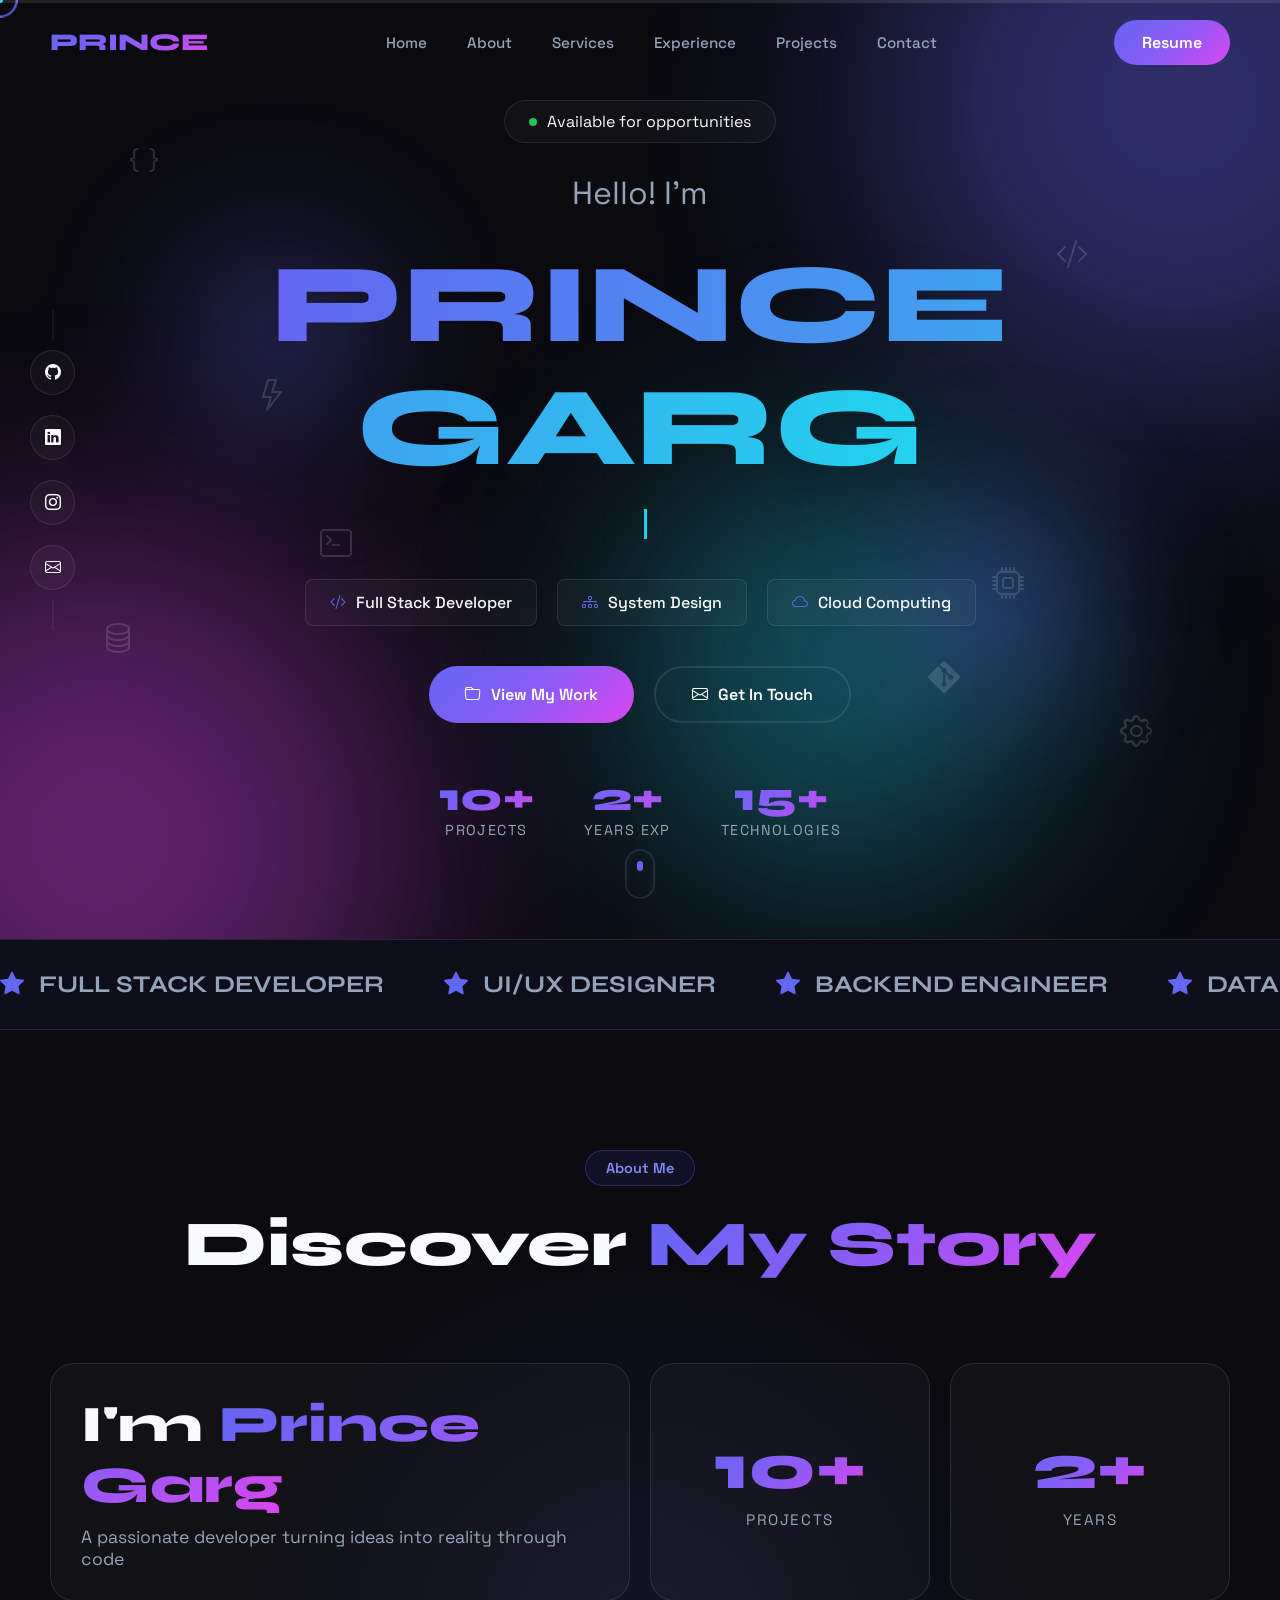
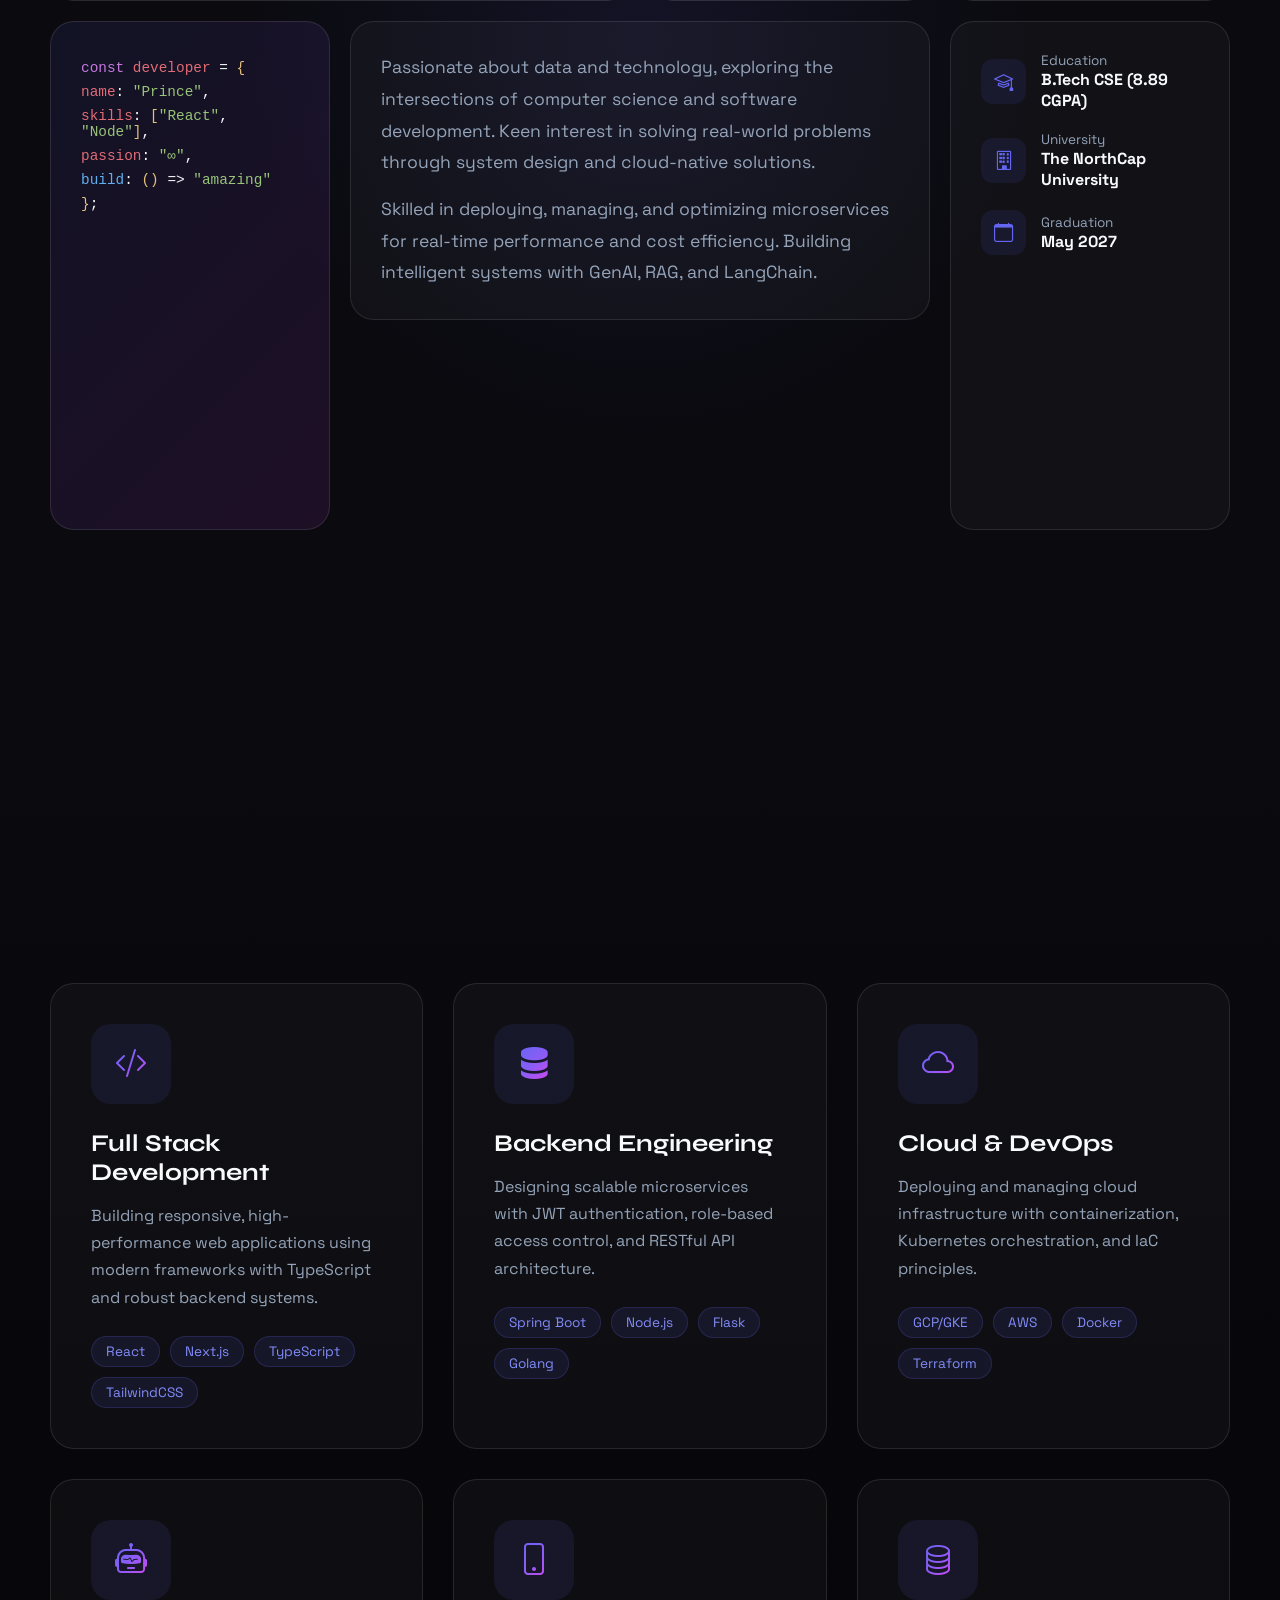
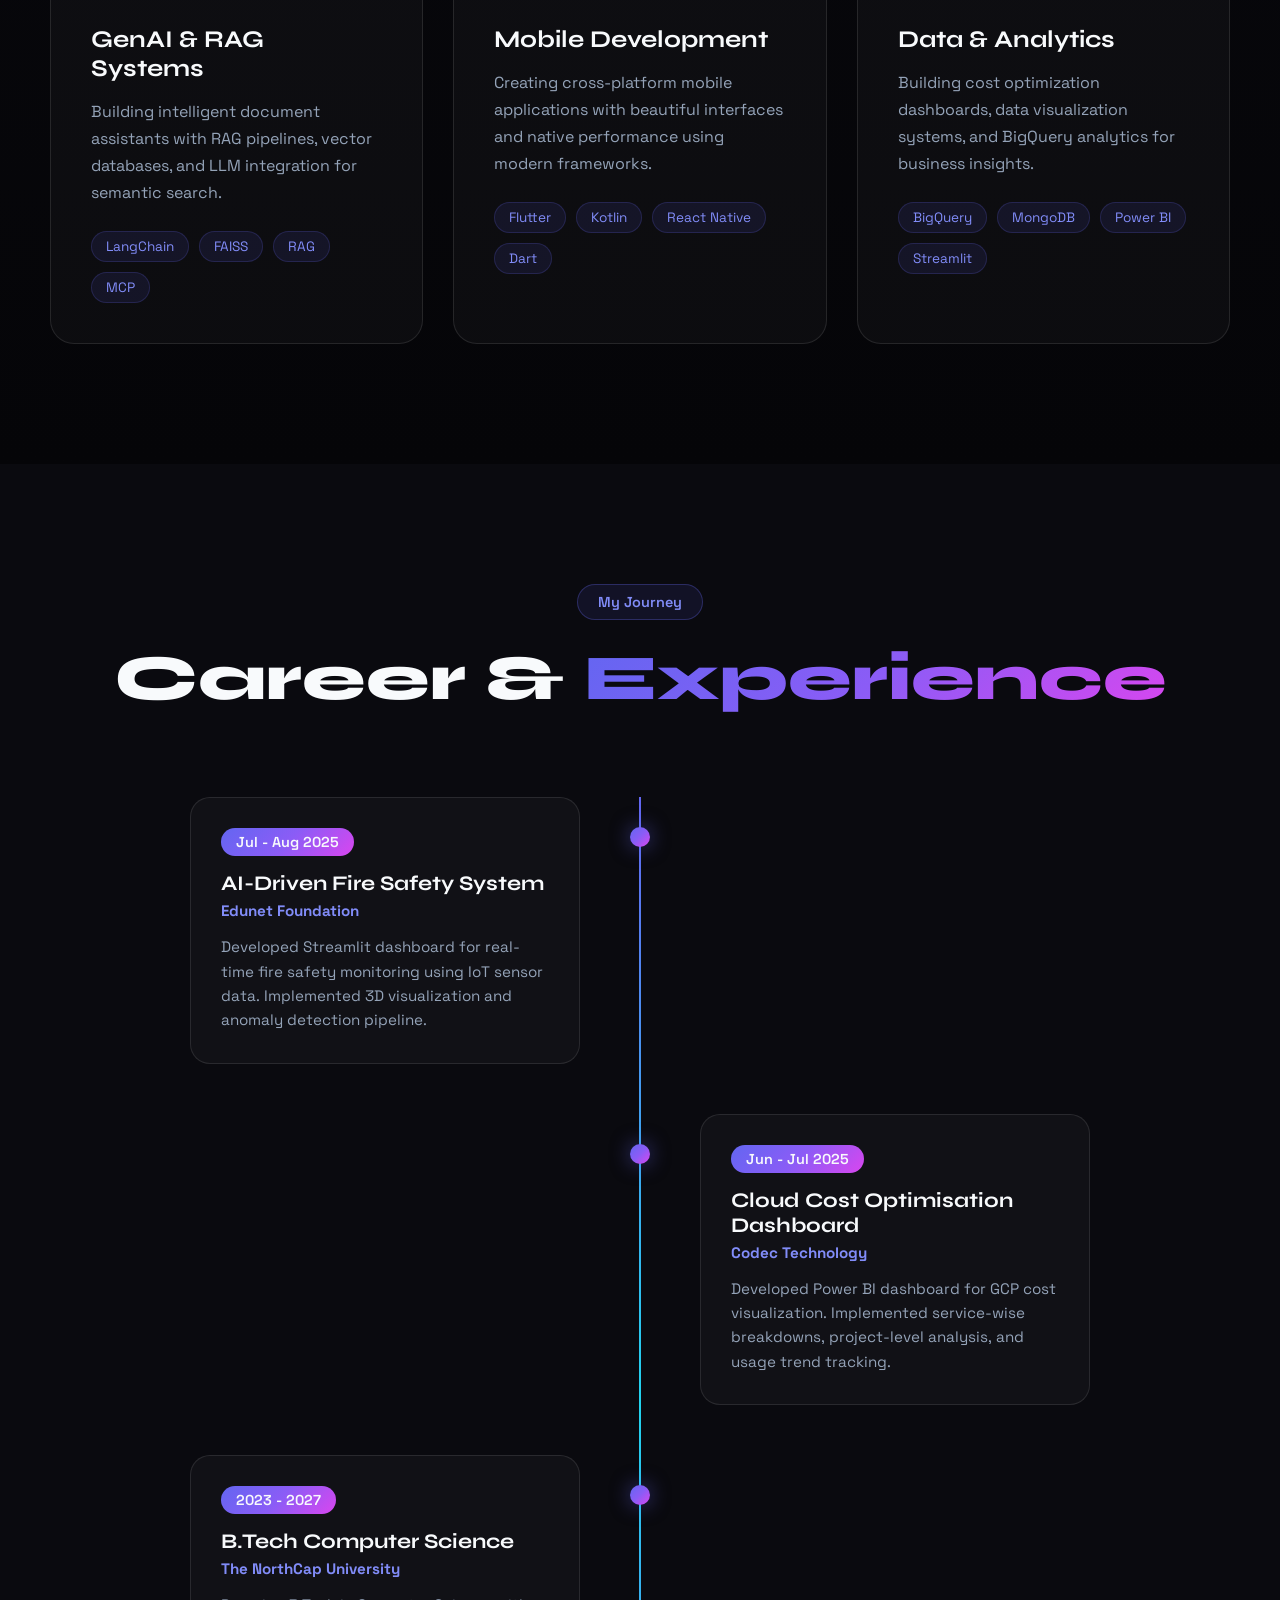
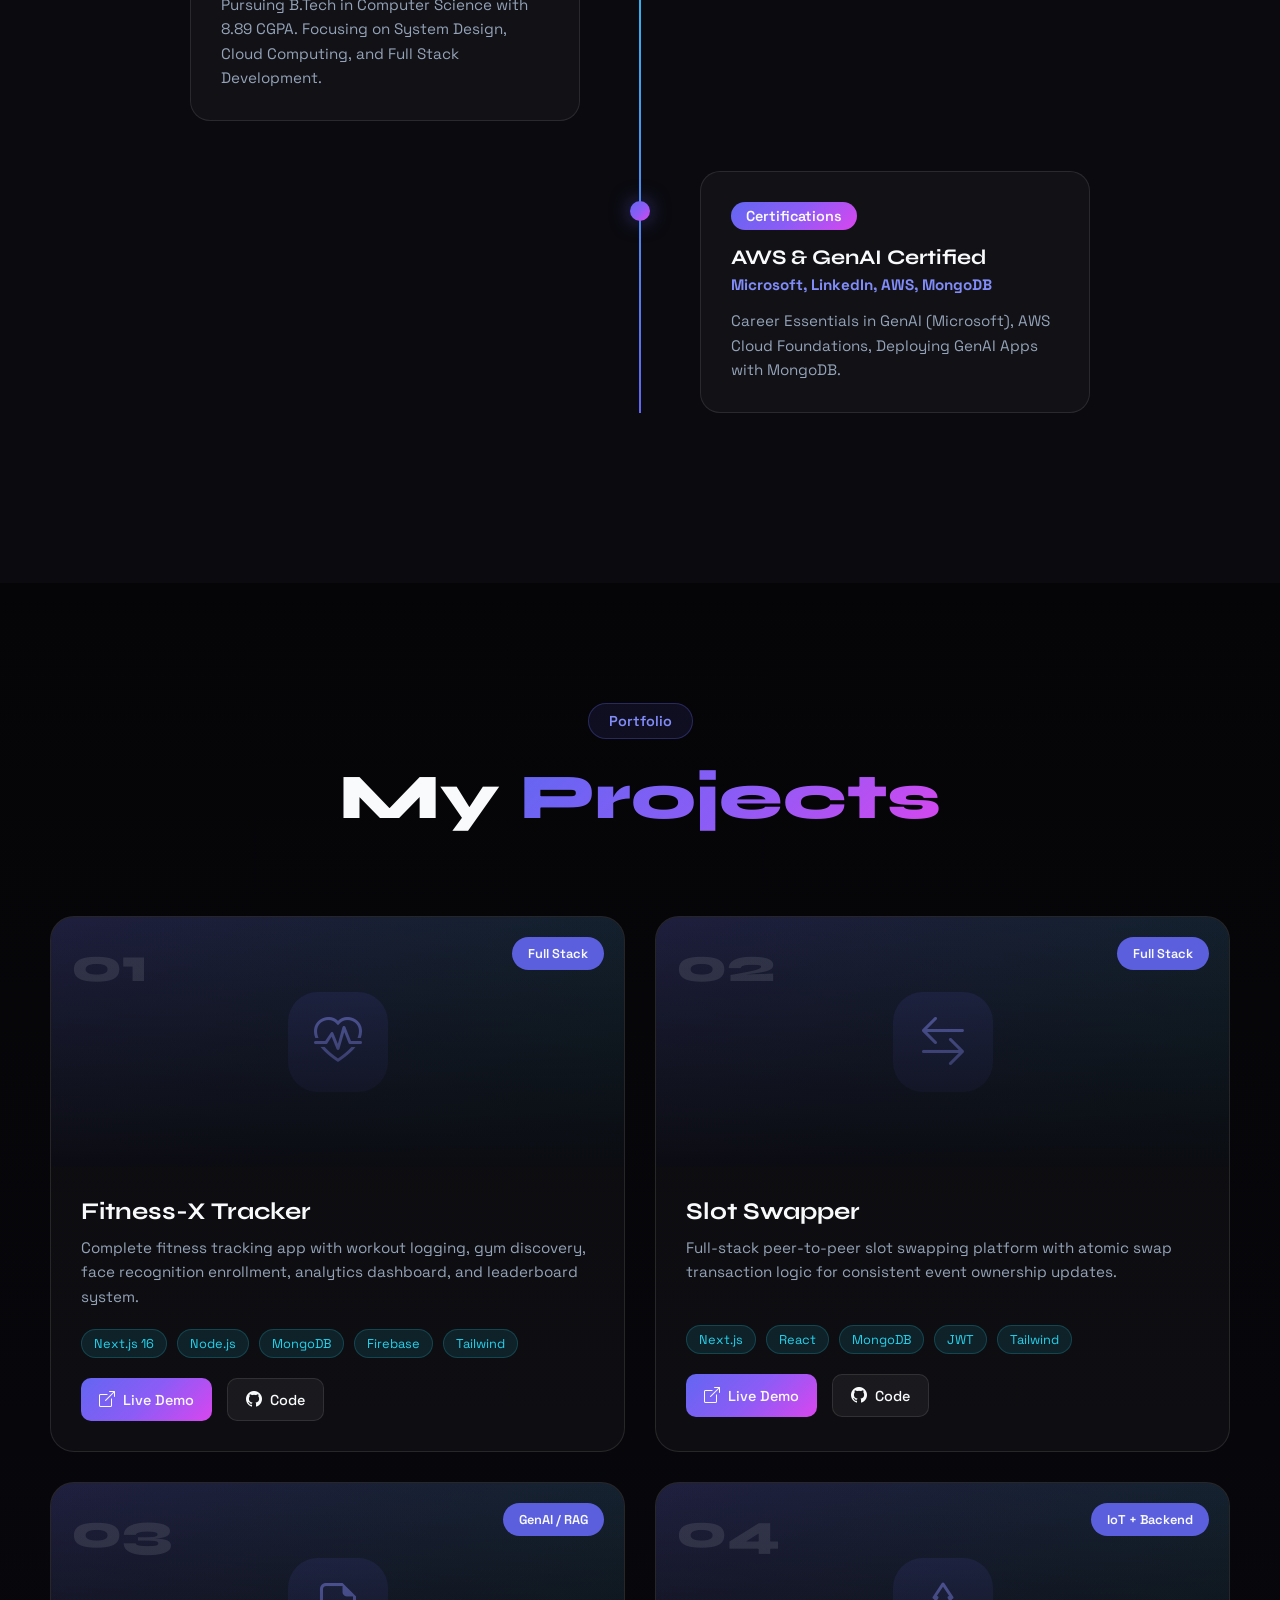
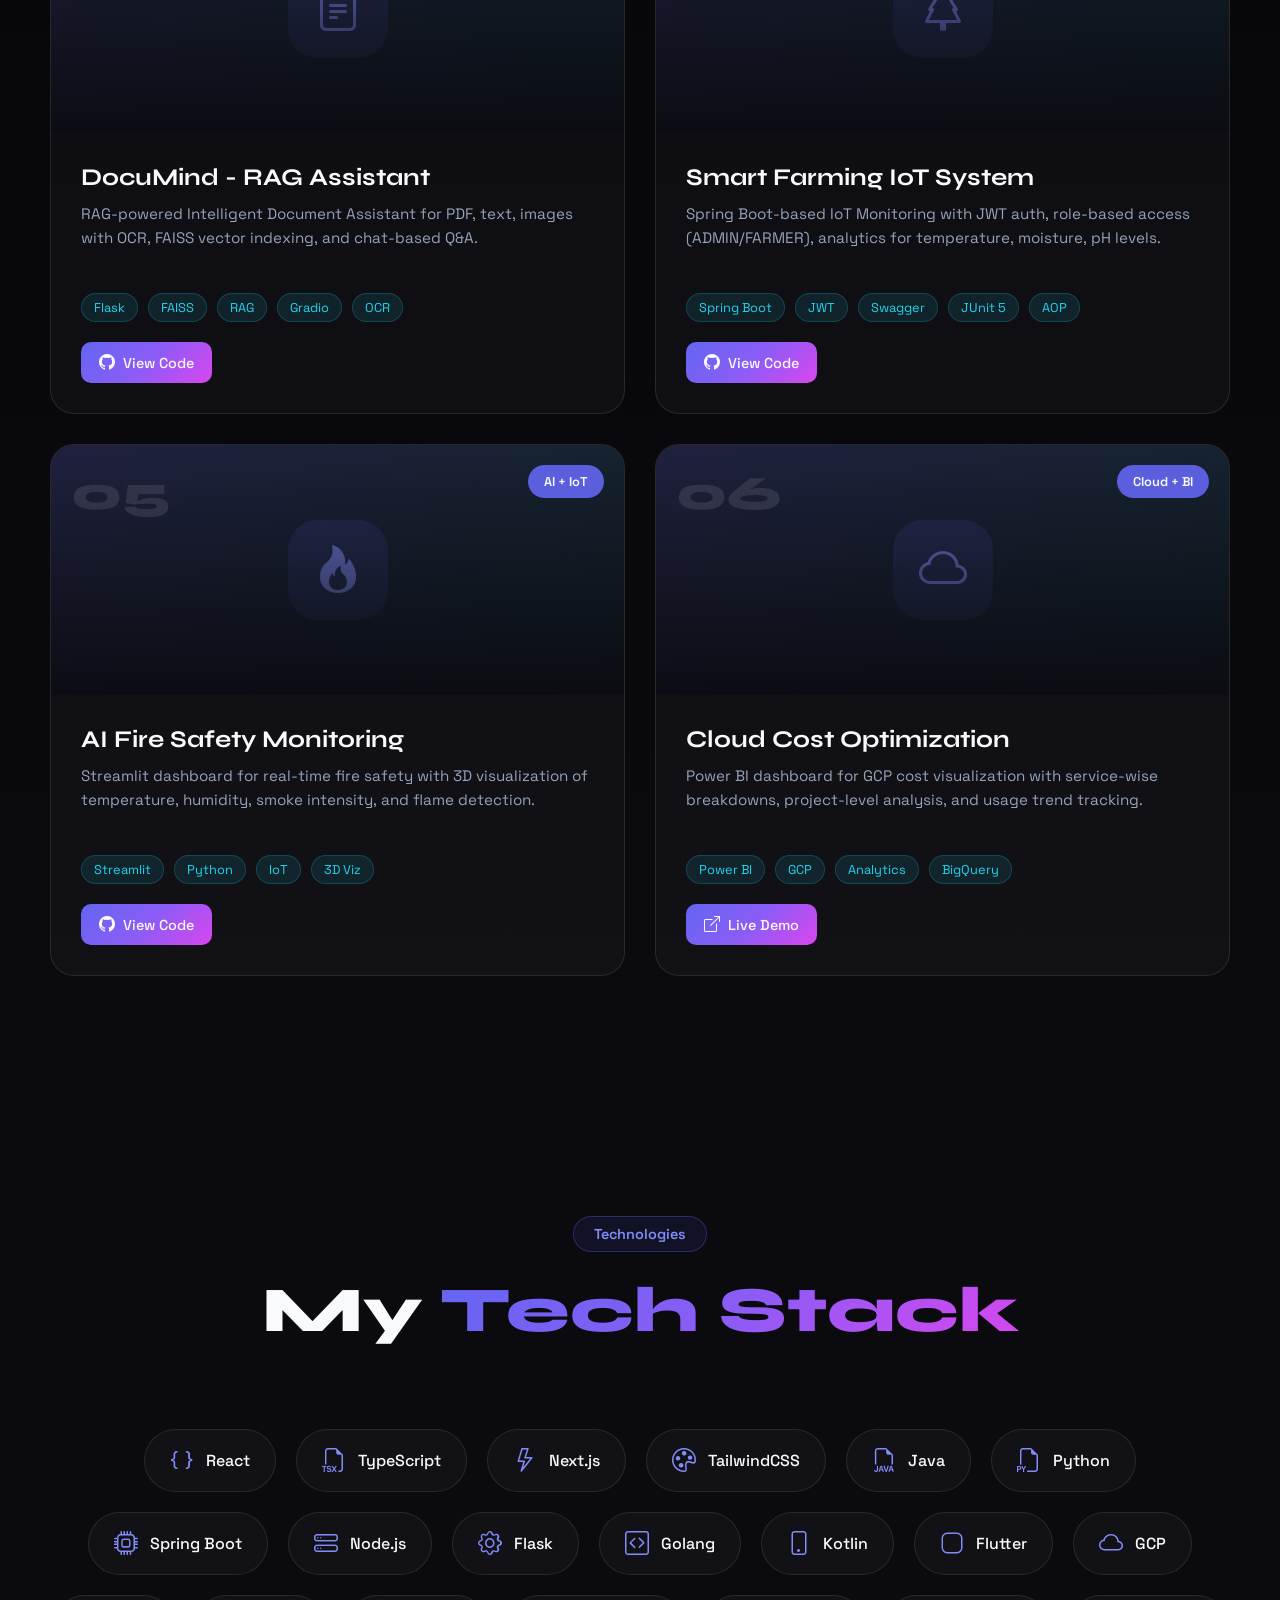
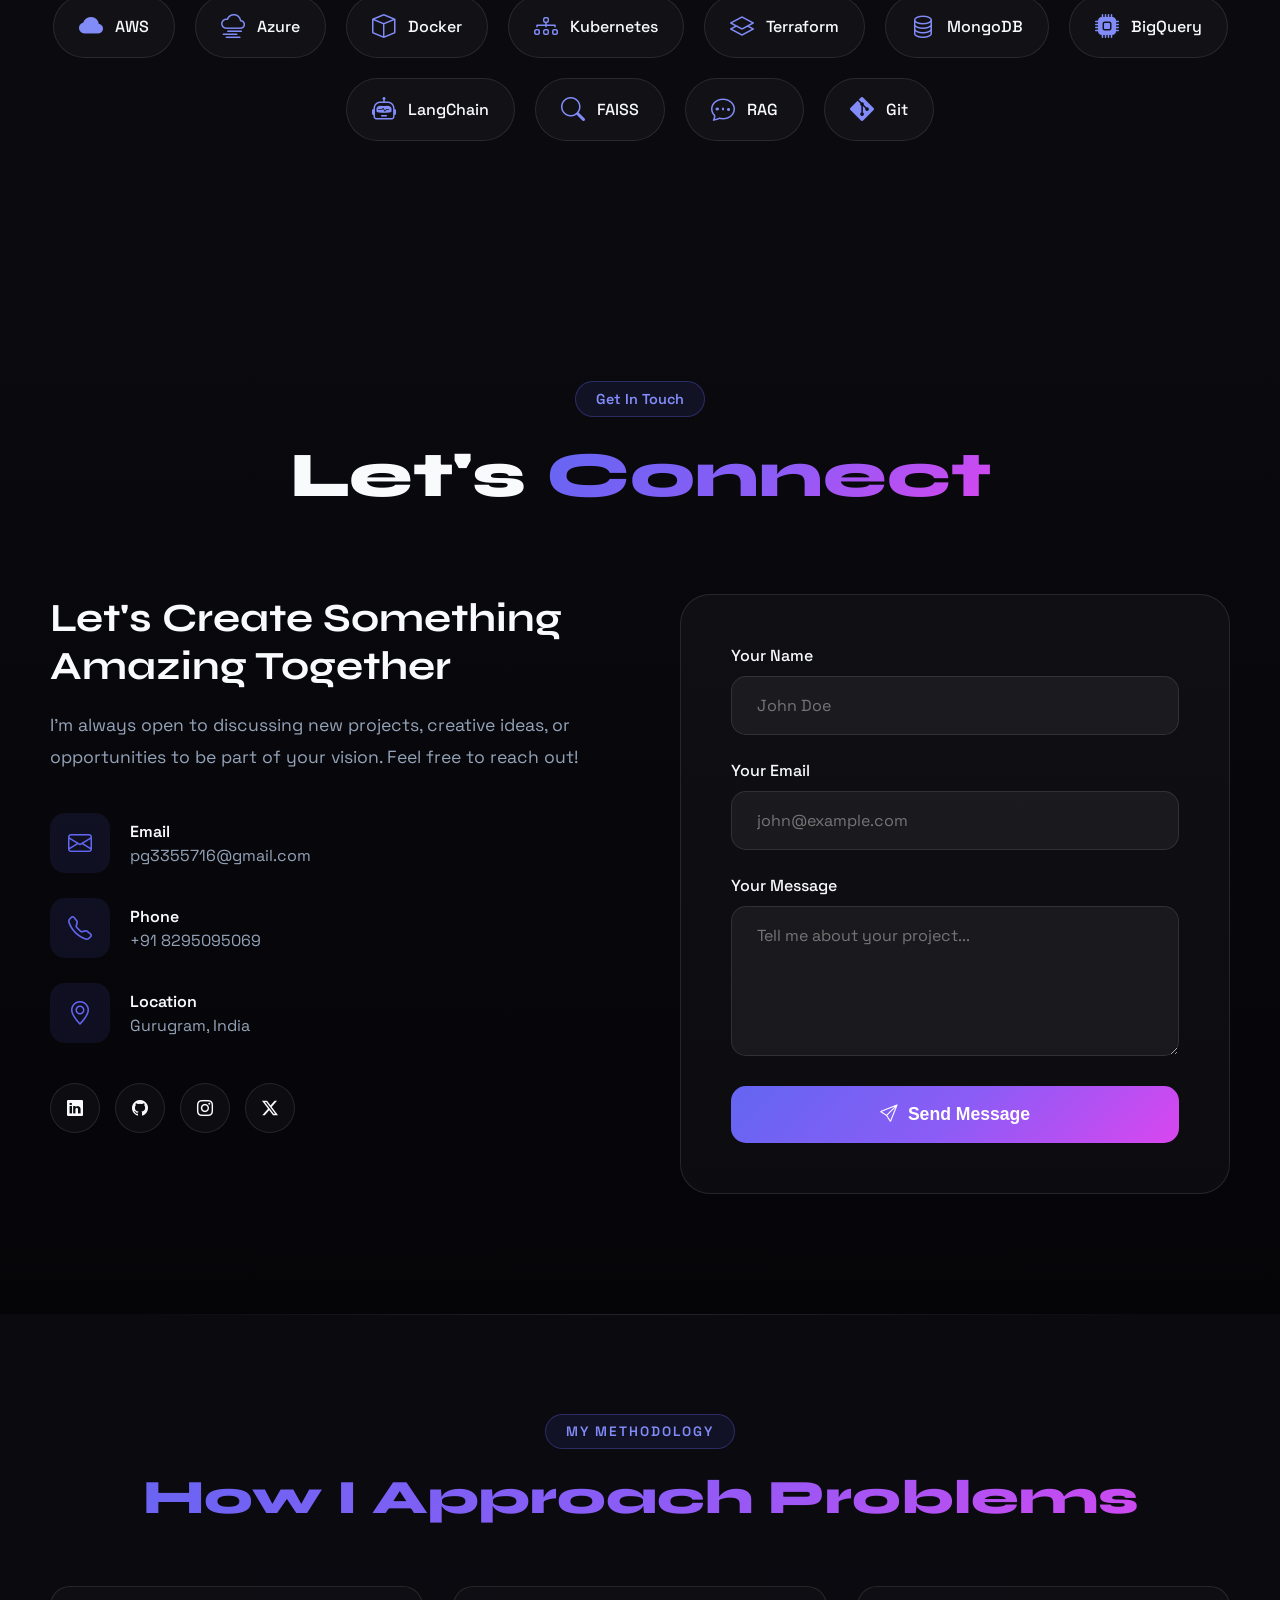
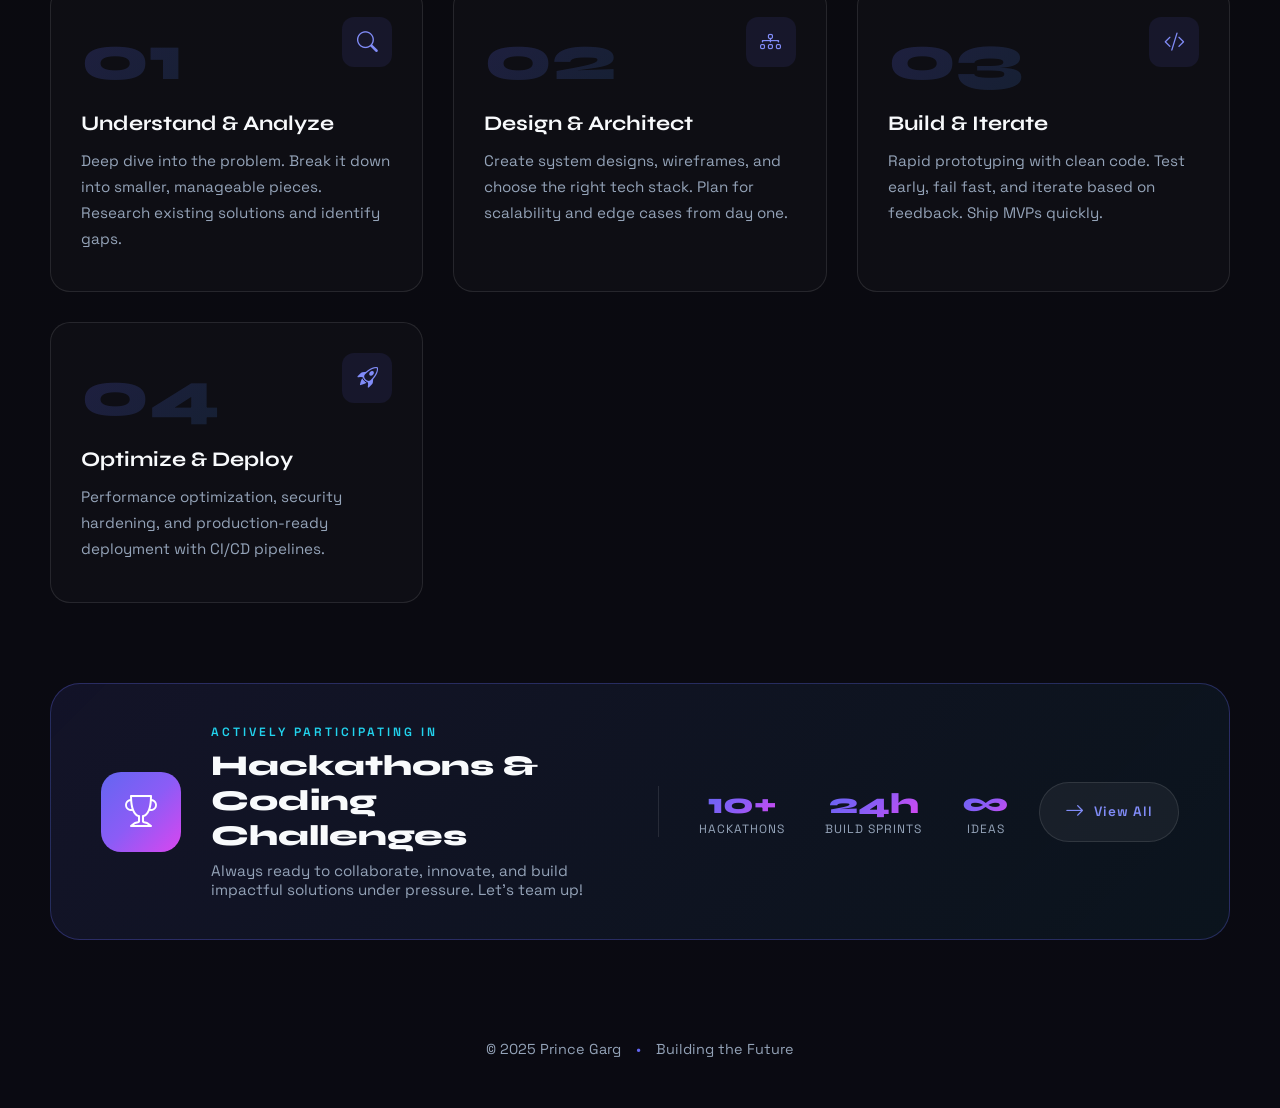
==== index.html @ 3543d9c5 "Rename to index.html for Vercel deployment" ====
<!DOCTYPE html>
<html lang="en">
<head>
  <meta charset="UTF-8">
  <meta name="viewport" content="width=device-width, initial-scale=1.0">
  <title>Prince Garg | Full Stack Developer</title>
  
  <!-- Google Fonts -->
  <link rel="preconnect" href="https://fonts.googleapis.com">
  <link rel="preconnect" href="https://fonts.gstatic.com" crossorigin>
  <link href="https://fonts.googleapis.com/css2?family=Space+Grotesk:wght@300;400;500;600;700&family=Syne:wght@400;500;600;700;800&display=swap" rel="stylesheet">
  
  <!-- Bootstrap Icons -->
  <link href="https://cdn.jsdelivr.net/npm/bootstrap-icons@1.10.5/font/bootstrap-icons.css" rel="stylesheet">
  
  <style>
    :root {
      --primary: #6366f1;
      --primary-light: #818cf8;
      --accent: #22d3ee;
      --accent-2: #f43f5e;
      --dark: #0a0a0f;
      --darker: #050508;
      --light: #f8fafc;
      --gray: #94a3b8;
      --card-bg: rgba(255, 255, 255, 0.03);
      --border-color: rgba(255, 255, 255, 0.1);
      --gradient-1: linear-gradient(135deg, #6366f1 0%, #8b5cf6 50%, #d946ef 100%);
      --gradient-2: linear-gradient(135deg, #22d3ee 0%, #6366f1 100%);
      --gradient-3: linear-gradient(135deg, #f43f5e 0%, #fb923c 100%);
      --gradient-text: linear-gradient(90deg, #6366f1, #22d3ee, #d946ef, #6366f1);
      --glow-primary: 0 0 40px rgba(99, 102, 241, 0.4);
      --glow-accent: 0 0 40px rgba(34, 211, 238, 0.4);
      --transition-smooth: cubic-bezier(0.16, 1, 0.3, 1);
      --transition-bounce: cubic-bezier(0.34, 1.56, 0.64, 1);
    }

    * {
      margin: 0;
      padding: 0;
      box-sizing: border-box;
    }

    html {
      scroll-behavior: smooth;
    }

    body {
      font-family: 'Space Grotesk', sans-serif;
      background: var(--dark);
      color: var(--light);
      overflow-x: hidden;
      cursor: default;
      -webkit-font-smoothing: antialiased;
      -moz-osx-font-smoothing: grayscale;
    }

    /* GPU Acceleration for smooth animations */
    .preloader, .cursor, .cursor-dot, .navbar, .hero-gradient, .hero-orb {
      will-change: transform, opacity;
      transform: translateZ(0);
      backface-visibility: hidden;
    }

    /* Simplified Noise Texture - less performance impact */
    body::before {
      content: '';
      position: fixed;
      top: 0;
      left: 0;
      width: 100%;
      height: 100%;
      background: transparent;
      opacity: 0.02;
      pointer-events: none;
      z-index: 9998;
    }

    /* Smooth Scroll Container */
    .smooth-scroll-container {
      will-change: transform;
    }

    /* Selection Style */
    ::selection {
      background: var(--primary);
      color: white;
    }

    /* Custom Scrollbar */
    ::-webkit-scrollbar {
      width: 8px;
    }
    ::-webkit-scrollbar-track {
      background: var(--darker);
    }
    ::-webkit-scrollbar-thumb {
      background: var(--gradient-1);
      border-radius: 10px;
    }
    ::-webkit-scrollbar-thumb:hover {
      background: var(--primary-light);
    }

    /* Gradient Animation */
    @keyframes gradient-shift {
      0% { background-position: 0% 50%; }
      50% { background-position: 100% 50%; }
      100% { background-position: 0% 50%; }
    }

    /* Magnetic Button Base */
    .magnetic-btn {
      position: relative;
      transition: transform 0.3s var(--transition-smooth);
    }

    /* Split Text Animation */
    .split-text .char {
      display: inline-block;
      opacity: 0;
      transform: translateY(100px) rotate(10deg);
      animation: charReveal 0.8s var(--transition-smooth) forwards;
    }

    @keyframes charReveal {
      to {
        opacity: 1;
        transform: translateY(0) rotate(0deg);
      }
    }

    /* Hover Glow Effect */
    .glow-hover {
      position: relative;
      transition: all 0.3s ease;
    }

    .glow-hover::before {
      content: '';
      position: absolute;
      top: 50%;
      left: 50%;
      width: 100%;
      height: 100%;
      background: var(--gradient-1);
      border-radius: inherit;
      transform: translate(-50%, -50%) scale(0.9);
      opacity: 0;
      filter: blur(20px);
      transition: all 0.4s ease;
      z-index: -1;
    }

    .glow-hover:hover::before {
      opacity: 0.5;
      transform: translate(-50%, -50%) scale(1.1);
    }

    /* Text Gradient Animation */
    .animated-gradient-text {
      background: var(--gradient-text);
      background-size: 300% 100%;
      -webkit-background-clip: text;
      -webkit-text-fill-color: transparent;
      background-clip: text;
      animation: gradient-shift 4s ease infinite;
    }

    /* Floating Animation */
    @keyframes float {
      0%, 100% { transform: translateY(0) rotate(0deg); }
      50% { transform: translateY(-20px) rotate(5deg); }
    }

    /* Morph Animation */
    @keyframes morph {
      0%, 100% { border-radius: 60% 40% 30% 70% / 60% 30% 70% 40%; }
      50% { border-radius: 30% 60% 70% 40% / 50% 60% 30% 60%; }
    }

    /* Scale In Animation */
    @keyframes scaleIn {
      from { transform: scale(0); opacity: 0; }
      to { transform: scale(1); opacity: 1; }
    }

    /* Slide Up Animation */
    @keyframes slideUp {
      from { transform: translateY(100px); opacity: 0; }
      to { transform: translateY(0); opacity: 1; }
    }

    /* Blur In Animation */
    @keyframes blurIn {
      from { filter: blur(20px); opacity: 0; }
      to { filter: blur(0); opacity: 1; }
    }

    /* Rotate In Animation */
    @keyframes rotateIn {
      from { transform: rotate(-180deg) scale(0); opacity: 0; }
      to { transform: rotate(0) scale(1); opacity: 1; }
    }

    /* Stagger Delay Helper */
    [data-delay="1"] { animation-delay: 0.1s !important; }
    [data-delay="2"] { animation-delay: 0.2s !important; }
    [data-delay="3"] { animation-delay: 0.3s !important; }
    [data-delay="4"] { animation-delay: 0.4s !important; }
    [data-delay="5"] { animation-delay: 0.5s !important; }
    [data-delay="6"] { animation-delay: 0.6s !important; }
    [data-delay="7"] { animation-delay: 0.7s !important; }
    [data-delay="8"] { animation-delay: 0.8s !important; }

    /* ==================== PRELOADER ==================== */
    .preloader {
      position: fixed;
      top: 0;
      left: 0;
      width: 100%;
      height: 100%;
      background: var(--darker);
      display: flex;
      flex-direction: column;
      justify-content: center;
      align-items: center;
      z-index: 10000;
      overflow: hidden;
    }

    .preloader.hidden {
      animation: preloaderExit 0.6s cubic-bezier(0.77, 0, 0.175, 1) forwards;
    }

    @keyframes preloaderExit {
      0% { 
        opacity: 1;
        transform: scale(1);
      }
      100% { 
        opacity: 0;
        transform: scale(1.1);
        visibility: hidden;
      }
    }

    .preloader-bg {
      position: absolute;
      width: 100%;
      height: 100%;
      overflow: hidden;
    }

    .preloader-gradient {
      position: absolute;
      width: 600px;
      height: 600px;
      border-radius: 50%;
      filter: blur(120px);
      opacity: 0.6;
      animation: preloaderFloat 6s ease-in-out infinite;
    }

    .preloader-gradient.g1 {
      background: linear-gradient(135deg, #6366f1 0%, #8b5cf6 100%);
      top: -30%;
      left: -20%;
    }

    .preloader-gradient.g2 {
      background: linear-gradient(135deg, #d946ef 0%, #f43f5e 100%);
      bottom: -30%;
      right: -20%;
      animation-delay: -3s;
    }

    .preloader-gradient.g3 {
      background: linear-gradient(135deg, #22d3ee 0%, #06b6d4 100%);
      top: 50%;
      left: 50%;
      transform: translate(-50%, -50%);
      width: 400px;
      height: 400px;
      animation-delay: -1.5s;
      opacity: 0.4;
    }

    @keyframes preloaderFloat {
      0%, 100% { transform: translate(0, 0) scale(1) rotate(0deg); }
      25% { transform: translate(50px, -30px) scale(1.1) rotate(5deg); }
      50% { transform: translate(30px, 50px) scale(1.2) rotate(-5deg); }
      75% { transform: translate(-30px, 20px) scale(1.05) rotate(3deg); }
    }

    /* Particle Grid */
    .preloader-particles {
      position: absolute;
      width: 100%;
      height: 100%;
      background-image: 
        radial-gradient(circle at 2px 2px, rgba(99, 102, 241, 0.3) 1px, transparent 1px);
      background-size: 50px 50px;
      animation: particleMove 20s linear infinite;
    }

    @keyframes particleMove {
      0% { background-position: 0 0; }
      100% { background-position: 50px 50px; }
    }

    /* Floating Shapes */
    .preloader-shape {
      position: absolute;
      border: 1px solid rgba(99, 102, 241, 0.3);
      animation: shapeFloat 8s ease-in-out infinite;
    }

    .preloader-shape.shape1 {
      width: 100px;
      height: 100px;
      top: 15%;
      left: 10%;
      border-radius: 30% 70% 70% 30% / 30% 30% 70% 70%;
      animation-delay: 0s;
    }

    .preloader-shape.shape2 {
      width: 60px;
      height: 60px;
      bottom: 20%;
      left: 15%;
      border-radius: 50%;
      animation-delay: -2s;
    }

    .preloader-shape.shape3 {
      width: 80px;
      height: 80px;
      top: 25%;
      right: 15%;
      transform: rotate(45deg);
      animation-delay: -4s;
    }

    .preloader-shape.shape4 {
      width: 120px;
      height: 120px;
      bottom: 15%;
      right: 10%;
      border-radius: 63% 37% 54% 46% / 55% 48% 52% 45%;
      animation-delay: -6s;
    }

    @keyframes shapeFloat {
      0%, 100% { transform: translateY(0) rotate(0deg); opacity: 0.3; }
      50% { transform: translateY(-20px) rotate(180deg); opacity: 0.6; }
    }

    .preloader-content {
      position: relative;
      z-index: 1;
      text-align: center;
      perspective: 1000px;
    }

    .preloader-logo {
      font-family: 'Syne', sans-serif;
      font-size: clamp(4rem, 15vw, 12rem);
      font-weight: 800;
      background: var(--gradient-text);
      background-size: 400% 100%;
      -webkit-background-clip: text;
      -webkit-text-fill-color: transparent;
      background-clip: text;
      animation: gradient-shift 4s ease infinite, logoReveal 1.5s cubic-bezier(0.16, 1, 0.3, 1) forwards, logo3D 6s ease-in-out infinite 1.5s;
      letter-spacing: -0.02em;
      line-height: 1;
      text-shadow: 0 0 80px rgba(99, 102, 241, 0.5);
    }

    @keyframes logoReveal {
      0% { 
        opacity: 0; 
        transform: translateY(100px) rotateX(45deg) scale(0.8);
        filter: blur(10px);
      }
      100% { 
        opacity: 1; 
        transform: translateY(0) rotateX(0deg) scale(1);
        filter: blur(0);
      }
    }

    @keyframes logo3D {
      0%, 100% { transform: rotateY(0deg) rotateX(0deg); }
      25% { transform: rotateY(5deg) rotateX(2deg); }
      75% { transform: rotateY(-5deg) rotateX(-2deg); }
    }

    .preloader-subtitle {
      font-size: 1.3rem;
      color: var(--gray);
      letter-spacing: 0.5em;
      text-transform: uppercase;
      margin-top: 25px;
      animation: subtitleReveal 1.2s cubic-bezier(0.16, 1, 0.3, 1) 0.5s forwards;
      opacity: 0;
    }

    @keyframes subtitleReveal {
      0% { 
        opacity: 0; 
        transform: translateY(30px);
        letter-spacing: 1em;
      }
      100% { 
        opacity: 1; 
        transform: translateY(0);
        letter-spacing: 0.5em;
      }
    }

    /* Glitch Effect */
    .preloader-logo::before,
    .preloader-logo::after {
      content: 'PRINCE';
      position: absolute;
      top: 0;
      left: 0;
      width: 100%;
      height: 100%;
      background: var(--gradient-text);
      background-size: 400% 100%;
      -webkit-background-clip: text;
      -webkit-text-fill-color: transparent;
      background-clip: text;
    }

    .preloader-logo::before {
      animation: glitch-1 3s infinite linear alternate-reverse;
    }

    .preloader-logo::after {
      animation: glitch-2 3s infinite linear alternate-reverse;
    }

    @keyframes glitch-1 {
      0%, 80%, 100% { clip-path: inset(0 0 0 0); transform: translate(0); }
      85% { clip-path: inset(20% 0 60% 0); transform: translate(-3px, 2px); }
      90% { clip-path: inset(50% 0 30% 0); transform: translate(3px, -2px); }
      95% { clip-path: inset(70% 0 10% 0); transform: translate(-2px, 1px); }
    }

    @keyframes glitch-2 {
      0%, 80%, 100% { clip-path: inset(0 0 0 0); transform: translate(0); }
      82% { clip-path: inset(30% 0 50% 0); transform: translate(2px, -2px); }
      88% { clip-path: inset(10% 0 70% 0); transform: translate(-3px, 2px); }
      94% { clip-path: inset(60% 0 20% 0); transform: translate(2px, -1px); }
    }

    .preloader-counter {
      position: absolute;
      bottom: 80px;
      left: 50%;
      transform: translateX(-50%);
      display: flex;
      flex-direction: column;
      align-items: center;
      gap: 20px;
    }

    .preloader-percent {
      font-family: 'Syne', sans-serif;
      font-size: 3rem;
      font-weight: 800;
      background: var(--gradient-1);
      -webkit-background-clip: text;
      -webkit-text-fill-color: transparent;
      background-clip: text;
    }

    .preloader-text {
      font-size: 0.9rem;
      color: var(--gray);
      letter-spacing: 0.3em;
      text-transform: uppercase;
      animation: pulse 2s ease-in-out infinite;
    }

    @keyframes pulse {
      0%, 100% { opacity: 0.5; }
      50% { opacity: 1; }
    }

    .preloader-bar {
      width: 300px;
      height: 3px;
      background: rgba(255, 255, 255, 0.1);
      border-radius: 10px;
      overflow: hidden;
      position: relative;
    }

    .preloader-progress {
      height: 100%;
      background: var(--gradient-1);
      width: 0%;
      border-radius: 10px;
      position: relative;
      transition: width 0.1s ease;
    }

    .preloader-progress::after {
      content: '';
      position: absolute;
      top: 0;
      right: 0;
      width: 20px;
      height: 100%;
      background: white;
      filter: blur(10px);
      animation: progressGlow 0.5s ease-in-out infinite;
    }

    @keyframes progressGlow {
      0%, 100% { opacity: 0.5; }
      50% { opacity: 1; }
    }

    .preloader-line {
      position: absolute;
      background: var(--gradient-1);
      animation: lineDraw 3s ease forwards;
    }

    .preloader-line.top {
      top: 0;
      left: 0;
      width: 0;
      height: 3px;
    }

    .preloader-line.right {
      top: 0;
      right: 0;
      width: 3px;
      height: 0;
      animation-delay: 0.5s;
    }

    .preloader-line.bottom {
      bottom: 0;
      right: 0;
      width: 0;
      height: 3px;
      animation-delay: 1s;
    }

    .preloader-line.left {
      bottom: 0;
      left: 0;
      width: 3px;
      height: 0;
      animation-delay: 1.5s;
    }

    @keyframes lineDraw {
      0% { width: 0; height: 0; }
      100% { width: 100%; height: 100%; }
    }

    .preloader-line.top, .preloader-line.bottom {
      animation-name: lineDrawHorizontal;
    }

    .preloader-line.left, .preloader-line.right {
      animation-name: lineDrawVertical;
    }

    @keyframes lineDrawHorizontal {
      0% { width: 0; }
      100% { width: 100%; }
    }

    @keyframes lineDrawVertical {
      0% { height: 0; }
      100% { height: 100%; }
    }

    /* ==================== ADVANCED CURSOR ==================== */
    .cursor {
      width: 35px;
      height: 35px;
      border: 2px solid var(--primary);
      border-radius: 50%;
      position: fixed;
      pointer-events: none;
      z-index: 9999;
      transition: width 0.2s ease, height 0.2s ease, background 0.2s ease, border-color 0.2s ease;
      transform: translate(-50%, -50%);
      will-change: transform;
    }

    .cursor.hover {
      width: 60px;
      height: 60px;
      background: rgba(99, 102, 241, 0.1);
      border-color: var(--accent);
    }

    .cursor.click {
      transform: translate(-50%, -50%) scale(0.9);
    }

    .cursor-dot {
      width: 6px;
      height: 6px;
      background: var(--accent);
      border-radius: 50%;
      position: fixed;
      pointer-events: none;
      z-index: 9999;
      transform: translate(-50%, -50%);
      will-change: transform;
    }

    /* ==================== NAVBAR ==================== */
    .navbar {
      position: fixed;
      top: 0;
      left: 0;
      width: 100%;
      padding: 20px 50px;
      display: flex;
      justify-content: space-between;
      align-items: center;
      z-index: 1000;
      background: transparent;
      transition: all 0.4s ease;
    }

    .navbar.scrolled {
      background: rgba(10, 10, 15, 0.9);
      backdrop-filter: blur(20px);
      padding: 15px 50px;
      box-shadow: 0 10px 40px rgba(0, 0, 0, 0.3);
    }

    .nav-logo {
      font-family: 'Syne', sans-serif;
      font-size: 1.5rem;
      font-weight: 800;
      text-decoration: none;
      background: var(--gradient-1);
      -webkit-background-clip: text;
      -webkit-text-fill-color: transparent;
      background-clip: text;
    }

    .nav-links {
      display: flex;
      gap: 40px;
      list-style: none;
    }

    .nav-links a {
      color: var(--gray);
      text-decoration: none;
      font-weight: 500;
      font-size: 0.95rem;
      position: relative;
      transition: color 0.3s ease;
    }

    .nav-links a::after {
      content: '';
      position: absolute;
      bottom: -5px;
      left: 0;
      width: 0;
      height: 2px;
      background: var(--gradient-1);
      transition: width 0.3s ease;
    }

    .nav-links a:hover {
      color: var(--light);
    }

    .nav-links a:hover::after {
      width: 100%;
    }

    .nav-cta {
      padding: 12px 28px;
      background: var(--gradient-1);
      border: none;
      border-radius: 30px;
      color: white;
      font-weight: 600;
      cursor: pointer;
      text-decoration: none;
      transition: transform 0.3s ease, box-shadow 0.3s ease;
    }

    .nav-cta:hover {
      transform: translateY(-3px);
      box-shadow: 0 10px 30px rgba(99, 102, 241, 0.4);
    }

    .menu-toggle {
      display: none;
      flex-direction: column;
      gap: 5px;
      cursor: pointer;
      z-index: 1001;
    }

    .menu-toggle span {
      width: 25px;
      height: 2px;
      background: var(--light);
      transition: all 0.3s ease;
    }

    /* ==================== HERO SECTION ==================== */
    .hero {
      min-height: 100vh;
      display: flex;
      align-items: center;
      justify-content: center;
      position: relative;
      overflow: hidden;
      padding: 100px 50px;
    }

    .hero-bg {
      position: absolute;
      top: 0;
      left: 0;
      width: 100%;
      height: 100%;
      z-index: 0;
    }

    .hero-gradient {
      position: absolute;
      width: 600px;
      height: 600px;
      border-radius: 50%;
      filter: blur(120px);
      opacity: 0.4;
      animation: float 8s ease-in-out infinite;
    }

    .gradient-1 {
      background: #6366f1;
      top: -200px;
      right: -200px;
    }

    .gradient-2 {
      background: #d946ef;
      bottom: -200px;
      left: -200px;
      animation-delay: -4s;
    }

    .gradient-3 {
      background: #22d3ee;
      top: 50%;
      left: 50%;
      transform: translate(-50%, -50%);
      width: 400px;
      height: 400px;
      animation-delay: -2s;
    }

    @keyframes float {
      0%, 100% { transform: translate(0, 0) scale(1); }
      25% { transform: translate(30px, -30px) scale(1.1); }
      50% { transform: translate(-20px, 20px) scale(0.95); }
      75% { transform: translate(20px, 30px) scale(1.05); }
    }

    .hero-content {
      position: relative;
      z-index: 1;
      text-align: center;
      max-width: 1000px;
    }

    .hero-badge {
      display: inline-flex;
      align-items: center;
      gap: 10px;
      padding: 10px 24px;
      background: var(--card-bg);
      border: 1px solid var(--border-color);
      border-radius: 50px;
      margin-bottom: 30px;
      animation: fadeInDown 1s ease forwards;
      opacity: 0;
    }

    .hero-badge-dot {
      width: 8px;
      height: 8px;
      background: #22c55e;
      border-radius: 50%;
      animation: blink 1.5s ease-in-out infinite;
    }

    @keyframes blink {
      0%, 100% { opacity: 1; }
      50% { opacity: 0.3; }
    }

    .hero-title {
      font-family: 'Syne', sans-serif;
      font-size: clamp(3rem, 10vw, 7rem);
      font-weight: 800;
      line-height: 1.1;
      margin-bottom: 10px;
      animation: fadeInUp 1s ease 0.2s forwards;
      opacity: 0;
    }

    .hero-title-gradient {
      background: var(--gradient-text);
      background-size: 300% 100%;
      -webkit-background-clip: text;
      -webkit-text-fill-color: transparent;
      background-clip: text;
      animation: gradient-shift 5s ease infinite;
    }

    @keyframes gradient-shift {
      0%, 100% { background-position: 0% 50%; }
      50% { background-position: 100% 50%; }
    }

    .hero-subtitle {
      font-size: clamp(1.2rem, 3vw, 2rem);
      color: var(--gray);
      margin-bottom: 30px;
      animation: fadeInUp 1s ease 0.4s forwards;
      opacity: 0;
    }

    .hero-roles {
      display: flex;
      justify-content: center;
      gap: 20px;
      flex-wrap: wrap;
      margin-bottom: 40px;
      animation: fadeInUp 1s ease 0.6s forwards;
      opacity: 0;
    }

    .hero-role {
      padding: 12px 24px;
      background: var(--card-bg);
      border: 1px solid var(--border-color);
      border-radius: 8px;
      font-weight: 500;
      display: flex;
      align-items: center;
      gap: 10px;
      transition: all 0.3s ease;
    }

    .hero-role:hover {
      border-color: var(--primary);
      transform: translateY(-3px);
      box-shadow: 0 10px 30px rgba(99, 102, 241, 0.2);
    }

    .hero-role i {
      color: var(--primary);
    }

    .hero-buttons {
      display: flex;
      justify-content: center;
      gap: 20px;
      flex-wrap: wrap;
      animation: fadeInUp 1s ease 0.8s forwards;
      opacity: 0;
    }

    .btn-primary {
      padding: 16px 36px;
      background: var(--gradient-1);
      border: none;
      border-radius: 50px;
      color: white;
      font-weight: 600;
      font-size: 1rem;
      cursor: pointer;
      text-decoration: none;
      display: inline-flex;
      align-items: center;
      gap: 10px;
      transition: all 0.3s ease;
    }

    .btn-primary:hover {
      transform: translateY(-3px);
      box-shadow: 0 15px 40px rgba(99, 102, 241, 0.4);
    }

    .btn-secondary {
      padding: 16px 36px;
      background: transparent;
      border: 2px solid var(--border-color);
      border-radius: 50px;
      color: white;
      font-weight: 600;
      font-size: 1rem;
      cursor: pointer;
      text-decoration: none;
      display: inline-flex;
      align-items: center;
      gap: 10px;
      transition: all 0.3s ease;
    }

    .btn-secondary:hover {
      border-color: var(--primary);
      background: rgba(99, 102, 241, 0.1);
      transform: translateY(-3px);
    }

    .hero-scroll {
      position: absolute;
      bottom: 40px;
      left: 50%;
      transform: translateX(-50%);
      animation: bounce 2s ease-in-out infinite;
    }

    .hero-scroll-icon {
      width: 30px;
      height: 50px;
      border: 2px solid var(--border-color);
      border-radius: 20px;
      display: flex;
      justify-content: center;
      padding-top: 10px;
    }

    .hero-scroll-dot {
      width: 6px;
      height: 10px;
      background: var(--primary);
      border-radius: 3px;
      animation: scroll-dot 2s ease-in-out infinite;
    }

    @keyframes scroll-dot {
      0%, 100% { transform: translateY(0); opacity: 1; }
      50% { transform: translateY(15px); opacity: 0.3; }
    }

    @keyframes bounce {
      0%, 100% { transform: translateX(-50%) translateY(0); }
      50% { transform: translateX(-50%) translateY(-10px); }
    }

    @keyframes fadeInUp {
      from { opacity: 0; transform: translateY(30px); }
      to { opacity: 1; transform: translateY(0); }
    }

    @keyframes fadeInDown {
      from { opacity: 0; transform: translateY(-30px); }
      to { opacity: 1; transform: translateY(0); }
    }

    /* ==================== PARTICLE CANVAS ==================== */
    #particles-canvas {
      position: absolute;
      top: 0;
      left: 0;
      width: 100%;
      height: 100%;
      pointer-events: none;
      z-index: 0;
    }

    /* ==================== TYPING EFFECT ==================== */
    .typing-wrapper {
      display: flex;
      justify-content: center;
      align-items: center;
      gap: 10px;
      min-height: 50px;
      margin-bottom: 30px;
    }

    .typing-text {
      font-size: clamp(1.2rem, 3vw, 2rem);
      color: var(--accent);
      font-weight: 600;
    }

    .typing-cursor {
      width: 3px;
      height: 30px;
      background: var(--accent);
      animation: cursorBlink 0.8s ease infinite;
    }

    @keyframes cursorBlink {
      0%, 100% { opacity: 1; }
      50% { opacity: 0; }
    }

    /* ==================== 3D TILT CARDS ==================== */
    .hero-role {
      padding: 12px 24px;
      background: var(--card-bg);
      border: 1px solid var(--border-color);
      border-radius: 8px;
      font-weight: 500;
      display: flex;
      align-items: center;
      gap: 10px;
      transition: all 0.3s ease;
      transform-style: preserve-3d;
      perspective: 1000px;
    }

    .hero-role:hover {
      border-color: var(--primary);
      transform: translateY(-5px) rotateX(5deg) rotateY(-5deg);
      box-shadow: 
        0 20px 40px rgba(99, 102, 241, 0.3),
        0 0 0 1px rgba(99, 102, 241, 0.2),
        inset 0 0 20px rgba(99, 102, 241, 0.1);
    }

    /* ==================== FLOATING ICONS ==================== */
    .hero-floating-icons {
      position: absolute;
      width: 100%;
      height: 100%;
      top: 0;
      left: 0;
      pointer-events: none;
      z-index: 0;
    }

    .floating-icon {
      position: absolute;
      font-size: 2rem;
      opacity: 0.15;
      animation: floatIcon 10s ease-in-out infinite;
    }

    .floating-icon:nth-child(1) { top: 15%; left: 10%; animation-delay: 0s; }
    .floating-icon:nth-child(2) { top: 25%; right: 15%; animation-delay: -2s; }
    .floating-icon:nth-child(3) { bottom: 30%; left: 8%; animation-delay: -4s; }
    .floating-icon:nth-child(4) { bottom: 20%; right: 10%; animation-delay: -6s; }
    .floating-icon:nth-child(5) { top: 40%; left: 20%; animation-delay: -8s; }
    .floating-icon:nth-child(6) { top: 60%; right: 20%; animation-delay: -3s; }
    .floating-icon:nth-child(7) { bottom: 40%; left: 25%; animation-delay: -5s; }
    .floating-icon:nth-child(8) { top: 70%; right: 25%; animation-delay: -7s; }

    @keyframes floatIcon {
      0%, 100% { transform: translate(0, 0) rotate(0deg); }
      25% { transform: translate(20px, -20px) rotate(10deg); }
      50% { transform: translate(-10px, 20px) rotate(-5deg); }
      75% { transform: translate(15px, 10px) rotate(5deg); }
    }

    /* ==================== GLOWING ORB ==================== */
    .hero-orb {
      position: absolute;
      width: 300px;
      height: 300px;
      border-radius: 50%;
      background: radial-gradient(circle, rgba(99, 102, 241, 0.4) 0%, transparent 70%);
      filter: blur(60px);
      animation: orbPulse 4s ease-in-out infinite;
      pointer-events: none;
    }

    @keyframes orbPulse {
      0%, 100% { transform: scale(1); opacity: 0.6; }
      50% { transform: scale(1.3); opacity: 0.3; }
    }

    /* ==================== HERO STATS BAR ==================== */
    .hero-stats {
      display: flex;
      justify-content: center;
      gap: 50px;
      margin-top: 50px;
      animation: fadeInUp 1s ease 1s forwards;
      opacity: 0;
    }

    .hero-stat-item {
      text-align: center;
    }

    .hero-stat-number {
      font-family: 'Syne', sans-serif;
      font-size: 2.5rem;
      font-weight: 800;
      background: var(--gradient-1);
      -webkit-background-clip: text;
      -webkit-text-fill-color: transparent;
      background-clip: text;
    }

    .hero-stat-label {
      color: var(--gray);
      font-size: 0.9rem;
      text-transform: uppercase;
      letter-spacing: 0.1em;
    }

    /* ==================== MAGNETIC BUTTON ==================== */
    .btn-magnetic {
      position: relative;
      transition: transform 0.3s ease;
    }

    /* ==================== SOCIAL SIDEBAR ==================== */
    .hero-social {
      position: absolute;
      left: 30px;
      top: 50%;
      transform: translateY(-50%);
      display: flex;
      flex-direction: column;
      gap: 20px;
      z-index: 10;
    }

    .hero-social a {
      width: 45px;
      height: 45px;
      background: var(--card-bg);
      border: 1px solid var(--border-color);
      border-radius: 50%;
      display: flex;
      align-items: center;
      justify-content: center;
      color: var(--light);
      text-decoration: none;
      transition: all 0.3s ease;
    }

    .hero-social a:hover {
      background: var(--gradient-1);
      border-color: transparent;
      transform: translateX(5px) scale(1.1);
      box-shadow: 0 10px 30px rgba(99, 102, 241, 0.4);
    }

    .hero-social::before {
      content: '';
      position: absolute;
      top: -40px;
      left: 50%;
      transform: translateX(-50%);
      width: 1px;
      height: 30px;
      background: var(--border-color);
    }

    .hero-social::after {
      content: '';
      position: absolute;
      bottom: -40px;
      left: 50%;
      transform: translateX(-50%);
      width: 1px;
      height: 30px;
      background: var(--border-color);
    }

    /* ==================== ANIMATED BACKGROUND GRID ==================== */
    .hero-grid {
      position: absolute;
      width: 100%;
      height: 100%;
      background-image: 
        linear-gradient(rgba(99, 102, 241, 0.03) 1px, transparent 1px),
        linear-gradient(90deg, rgba(99, 102, 241, 0.03) 1px, transparent 1px);
      background-size: 60px 60px;
      mask-image: radial-gradient(ellipse at center, black 0%, transparent 70%);
      -webkit-mask-image: radial-gradient(ellipse at center, black 0%, transparent 70%);
    }

    /* ==================== MOUSE TRAIL EFFECT ==================== */
    .mouse-trail {
      position: fixed;
      width: 10px;
      height: 10px;
      background: var(--primary);
      border-radius: 50%;
      pointer-events: none;
      z-index: 9998;
      opacity: 0;
      transition: opacity 0.3s ease;
    }

    /* ==================== MARQUEE ==================== */
    .marquee-section {
      padding: 30px 0;
      background: rgba(99, 102, 241, 0.05);
      border-top: 1px solid var(--border-color);
      border-bottom: 1px solid var(--border-color);
      overflow: hidden;
    }

    .marquee {
      display: flex;
      gap: 60px;
      animation: marquee 30s linear infinite;
    }

    .marquee-item {
      display: flex;
      align-items: center;
      gap: 15px;
      white-space: nowrap;
      font-family: 'Syne', sans-serif;
      font-size: 1.5rem;
      font-weight: 700;
      color: var(--gray);
    }

    .marquee-item i {
      color: var(--primary);
    }

    @keyframes marquee {
      from { transform: translateX(0); }
      to { transform: translateX(-50%); }
    }

    /* ==================== ABOUT SECTION ==================== */
    .about {
      padding: 120px 50px;
      position: relative;
      overflow: hidden;
    }

    .about::before {
      content: '';
      position: absolute;
      top: 50%;
      left: 50%;
      transform: translate(-50%, -50%);
      width: 800px;
      height: 800px;
      background: radial-gradient(circle, rgba(99, 102, 241, 0.1) 0%, transparent 70%);
      pointer-events: none;
    }

    .section-header {
      text-align: center;
      margin-bottom: 80px;
    }

    .section-label {
      display: inline-block;
      padding: 8px 20px;
      background: rgba(99, 102, 241, 0.1);
      border: 1px solid rgba(99, 102, 241, 0.3);
      border-radius: 50px;
      color: var(--primary-light);
      font-weight: 600;
      font-size: 0.9rem;
      margin-bottom: 20px;
    }

    .section-title {
      font-family: 'Syne', sans-serif;
      font-size: clamp(2.5rem, 5vw, 4rem);
      font-weight: 800;
      margin-bottom: 20px;
    }

    .section-title span {
      background: var(--gradient-1);
      -webkit-background-clip: text;
      -webkit-text-fill-color: transparent;
      background-clip: text;
    }

    .about-container {
      max-width: 1400px;
      margin: 0 auto;
    }

    .about-intro {
      text-align: center;
      max-width: 900px;
      margin: 0 auto 80px;
    }

    .about-intro-text {
      font-size: clamp(1.5rem, 3vw, 2.5rem);
      font-weight: 300;
      line-height: 1.6;
      color: var(--light);
    }

    .about-intro-text strong {
      font-weight: 700;
      background: var(--gradient-1);
      -webkit-background-clip: text;
      -webkit-text-fill-color: transparent;
      background-clip: text;
    }

    .about-intro-text .highlight {
      color: var(--accent);
    }

    .about-bento {
      display: grid;
      grid-template-columns: repeat(4, 1fr);
      grid-auto-rows: minmax(140px, auto);
      gap: 20px;
    }

    /* Clean 8-card grid layout */
    .bento-name { grid-column: 1 / 3; }
    .bento-code { grid-row: span 2; }
    .bento-bio { grid-column: span 2; }
    .bento-info { grid-row: span 2; }

    .bento-card {
      background: var(--card-bg);
      border: 1px solid var(--border-color);
      border-radius: 24px;
      padding: 30px;
      position: relative;
      overflow: hidden;
      transition: all 0.4s ease;
    }

    .bento-card::before {
      content: '';
      position: absolute;
      top: 0;
      left: 0;
      right: 0;
      bottom: 0;
      background: var(--gradient-1);
      opacity: 0;
      transition: opacity 0.4s ease;
    }

    .bento-card:hover {
      border-color: var(--primary);
      transform: translateY(-5px);
    }

    .bento-card:hover::before {
      opacity: 0.05;
    }

    .bento-card > * {
      position: relative;
      z-index: 1;
    }

    .bento-card.large {
      grid-column: span 2;
    }

    .bento-card.tall {
      grid-row: span 2;
    }

    /* Name Card */
    .bento-name {
      grid-column: span 2;
      display: flex;
      flex-direction: column;
      justify-content: center;
    }

    .bento-name h2 {
      font-family: 'Syne', sans-serif;
      font-size: clamp(2rem, 4vw, 3.5rem);
      font-weight: 800;
      margin-bottom: 10px;
    }

    .bento-name h2 span {
      background: var(--gradient-1);
      -webkit-background-clip: text;
      -webkit-text-fill-color: transparent;
      background-clip: text;
    }

    .bento-name p {
      color: var(--gray);
      font-size: 1.1rem;
    }

    /* Stats Cards */
    .bento-stat {
      display: flex;
      flex-direction: column;
      justify-content: center;
      align-items: center;
      text-align: center;
    }

    .bento-stat-number {
      font-family: 'Syne', sans-serif;
      font-size: clamp(3rem, 5vw, 4.5rem);
      font-weight: 800;
      background: var(--gradient-1);
      -webkit-background-clip: text;
      -webkit-text-fill-color: transparent;
      background-clip: text;
      line-height: 1;
    }

    .bento-stat-label {
      color: var(--gray);
      font-size: 0.95rem;
      margin-top: 10px;
      text-transform: uppercase;
      letter-spacing: 0.1em;
    }

    /* Bio Card */
    .bento-bio {
      grid-column: span 2;
    }

    .bento-bio p {
      color: var(--gray);
      font-size: 1.1rem;
      line-height: 1.8;
    }

    .bento-bio p + p {
      margin-top: 15px;
    }

    /* Info Card */
    .bento-info {
      display: flex;
      flex-direction: column;
      gap: 20px;
    }

    .bento-info-item {
      display: flex;
      align-items: center;
      gap: 15px;
    }

    .bento-info-icon {
      width: 45px;
      height: 45px;
      background: rgba(99, 102, 241, 0.1);
      border-radius: 12px;
      display: flex;
      align-items: center;
      justify-content: center;
      flex-shrink: 0;
    }

    .bento-info-icon i {
      font-size: 1.2rem;
      color: var(--primary);
    }

    .bento-info-text span {
      display: block;
      color: var(--gray);
      font-size: 0.85rem;
    }

    .bento-info-text strong {
      color: var(--light);
      font-size: 1rem;
    }

    /* Code Animation Card */
    .bento-code {
      background: linear-gradient(135deg, rgba(99, 102, 241, 0.1) 0%, rgba(217, 70, 239, 0.1) 100%);
      font-family: 'Fira Code', 'Consolas', monospace;
      font-size: 0.9rem;
      overflow: hidden;
    }

    .code-line {
      margin: 8px 0;
      opacity: 0;
      animation: codeFade 0.5s ease forwards;
    }

    .code-line:nth-child(1) { animation-delay: 0.1s; }
    .code-line:nth-child(2) { animation-delay: 0.2s; }
    .code-line:nth-child(3) { animation-delay: 0.3s; }
    .code-line:nth-child(4) { animation-delay: 0.4s; }
    .code-line:nth-child(5) { animation-delay: 0.5s; }
    .code-line:nth-child(6) { animation-delay: 0.6s; }

    @keyframes codeFade {
      to { opacity: 1; }
    }

    .code-keyword { color: #c678dd; }
    .code-variable { color: #e06c75; }
    .code-string { color: #98c379; }
    .code-function { color: #61afef; }
    .code-bracket { color: #e5c07b; }

    /* CTA Card */
    .bento-cta {
      background: var(--gradient-1);
      display: flex;
      flex-direction: column;
      justify-content: center;
      align-items: center;
      text-align: center;
      cursor: pointer;
    }

    .bento-cta::before {
      display: none;
    }

    .bento-cta:hover {
      transform: translateY(-5px) scale(1.02);
      box-shadow: 0 20px 40px rgba(99, 102, 241, 0.3);
    }

    .bento-cta i {
      font-size: 2.5rem;
      margin-bottom: 15px;
    }

    .bento-cta span {
      font-weight: 600;
      font-size: 1.1rem;
    }

    /* Location Card */
    .bento-location {
      position: relative;
      overflow: hidden;
    }

    .location-globe {
      position: absolute;
      right: -30px;
      bottom: -30px;
      font-size: 8rem;
      opacity: 0.1;
    }

    .bento-location h4 {
      font-size: 1.3rem;
      margin-bottom: 5px;
    }

    .bento-location p {
      color: var(--gray);
    }

    .bento-location .location-flag {
      font-size: 3rem;
      margin-bottom: 15px;
    }

    /* Availability Card */
    .bento-availability {
      display: flex;
      align-items: center;
      gap: 15px;
    }

    .availability-dot {
      width: 12px;
      height: 12px;
      background: #22c55e;
      border-radius: 50%;
      animation: availabilityPulse 2s ease-in-out infinite;
      box-shadow: 0 0 20px rgba(34, 197, 94, 0.5);
    }

    @keyframes availabilityPulse {
      0%, 100% { transform: scale(1); opacity: 1; }
      50% { transform: scale(1.2); opacity: 0.7; }
    }

    .bento-availability span {
      color: var(--light);
      font-weight: 500;
    }

    /* Orbit Animation Card */
    .bento-orbit {
      position: relative;
      min-height: 200px;
      display: flex;
      align-items: center;
      justify-content: center;
    }

    .orbit-center {
      width: 60px;
      height: 60px;
      background: var(--gradient-1);
      border-radius: 50%;
      display: flex;
      align-items: center;
      justify-content: center;
      font-weight: 700;
      font-size: 1.2rem;
      z-index: 2;
    }

    .orbit-ring {
      position: absolute;
      border: 1px dashed var(--border-color);
      border-radius: 50%;
      animation: orbitSpin 20s linear infinite;
    }

    .orbit-ring:nth-child(2) {
      width: 120px;
      height: 120px;
    }

    .orbit-ring:nth-child(3) {
      width: 180px;
      height: 180px;
      animation-direction: reverse;
      animation-duration: 25s;
    }

    .orbit-dot {
      position: absolute;
      width: 30px;
      height: 30px;
      background: var(--card-bg);
      border: 1px solid var(--border-color);
      border-radius: 50%;
      display: flex;
      align-items: center;
      justify-content: center;
      font-size: 0.8rem;
    }

    .orbit-ring:nth-child(2) .orbit-dot {
      top: -15px;
      left: 50%;
      transform: translateX(-50%);
    }

    .orbit-ring:nth-child(3) .orbit-dot {
      bottom: -15px;
      left: 50%;
      transform: translateX(-50%);
    }

    @keyframes orbitSpin {
      from { transform: rotate(0deg); }
      to { transform: rotate(360deg); }
    }

    /* Glowing border effect */
    .bento-card.glow {
      position: relative;
    }

    .bento-card.glow::after {
      content: '';
      position: absolute;
      top: -1px;
      left: -1px;
      right: -1px;
      bottom: -1px;
      background: var(--gradient-1);
      border-radius: 25px;
      z-index: -1;
      opacity: 0;
      transition: opacity 0.3s ease;
    }

    .bento-card.glow:hover::after {
      opacity: 1;
    }

    /* ==================== SERVICES / WHAT I DO ==================== */
    .services {
      padding: 120px 50px;
      background: linear-gradient(180deg, var(--dark) 0%, var(--darker) 100%);
    }

    .services-grid {
      display: grid;
      grid-template-columns: repeat(auto-fit, minmax(350px, 1fr));
      gap: 30px;
      max-width: 1400px;
      margin: 0 auto;
    }

    .service-card {
      background: var(--card-bg);
      border: 1px solid var(--border-color);
      border-radius: 24px;
      padding: 40px;
      position: relative;
      overflow: hidden;
      transition: all 0.4s ease;
    }

    .service-card::before {
      content: '';
      position: absolute;
      top: 0;
      left: 0;
      width: 100%;
      height: 100%;
      background: var(--gradient-1);
      opacity: 0;
      transition: opacity 0.4s ease;
    }

    .service-card:hover {
      transform: translateY(-10px);
      border-color: var(--primary);
    }

    .service-card:hover::before {
      opacity: 0.05;
    }

    .service-icon {
      width: 80px;
      height: 80px;
      background: rgba(99, 102, 241, 0.1);
      border-radius: 20px;
      display: flex;
      align-items: center;
      justify-content: center;
      margin-bottom: 25px;
      position: relative;
      z-index: 1;
    }

    .service-icon i {
      font-size: 2rem;
      background: var(--gradient-1);
      -webkit-background-clip: text;
      -webkit-text-fill-color: transparent;
      background-clip: text;
    }

    .service-card h3 {
      font-family: 'Syne', sans-serif;
      font-size: 1.5rem;
      font-weight: 700;
      margin-bottom: 15px;
      position: relative;
      z-index: 1;
    }

    .service-card p {
      color: var(--gray);
      line-height: 1.7;
      margin-bottom: 25px;
      position: relative;
      z-index: 1;
    }

    .service-skills {
      display: flex;
      flex-wrap: wrap;
      gap: 10px;
      position: relative;
      z-index: 1;
    }

    .skill-tag {
      padding: 6px 14px;
      background: rgba(99, 102, 241, 0.1);
      border: 1px solid rgba(99, 102, 241, 0.2);
      border-radius: 20px;
      font-size: 0.85rem;
      color: var(--primary-light);
    }

    /* ==================== EXPERIENCE TIMELINE ==================== */
    .experience {
      padding: 120px 50px;
      position: relative;
    }

    .timeline {
      max-width: 900px;
      margin: 0 auto;
      position: relative;
    }

    .timeline::before {
      content: '';
      position: absolute;
      left: 50%;
      transform: translateX(-50%);
      width: 2px;
      height: 100%;
      background: linear-gradient(to bottom, var(--primary), var(--accent), var(--primary));
    }

    .timeline-item {
      display: flex;
      justify-content: flex-end;
      padding-right: 60px;
      position: relative;
      margin-bottom: 50px;
      width: 50%;
    }

    .timeline-item:nth-child(even) {
      justify-content: flex-start;
      padding-right: 0;
      padding-left: 60px;
      margin-left: 50%;
    }

    .timeline-dot {
      position: absolute;
      width: 20px;
      height: 20px;
      background: var(--gradient-1);
      border-radius: 50%;
      right: -10px;
      top: 30px;
      z-index: 1;
      box-shadow: 0 0 20px rgba(99, 102, 241, 0.5);
    }

    .timeline-item:nth-child(even) .timeline-dot {
      right: auto;
      left: -10px;
    }

    .timeline-content {
      background: var(--card-bg);
      border: 1px solid var(--border-color);
      border-radius: 20px;
      padding: 30px;
      max-width: 400px;
      transition: all 0.3s ease;
    }

    .timeline-content:hover {
      border-color: var(--primary);
      transform: translateY(-5px);
    }

    .timeline-year {
      display: inline-block;
      padding: 5px 15px;
      background: var(--gradient-1);
      border-radius: 20px;
      font-weight: 600;
      font-size: 0.9rem;
      margin-bottom: 15px;
    }

    .timeline-content h3 {
      font-family: 'Syne', sans-serif;
      font-size: 1.3rem;
      margin-bottom: 5px;
    }

    .timeline-content h4 {
      color: var(--primary-light);
      font-size: 0.95rem;
      margin-bottom: 15px;
    }

    .timeline-content p {
      color: var(--gray);
      font-size: 0.95rem;
      line-height: 1.6;
    }

    /* ==================== PROJECTS ==================== */
    .projects {
      padding: 120px 50px;
      background: linear-gradient(180deg, var(--darker) 0%, var(--dark) 100%);
    }

    .projects-grid {
      display: grid;
      grid-template-columns: repeat(auto-fit, minmax(400px, 1fr));
      gap: 30px;
      max-width: 1400px;
      margin: 0 auto;
    }

    .project-card {
      position: relative;
      border-radius: 24px;
      overflow: hidden;
      background: var(--card-bg);
      border: 1px solid var(--border-color);
      transition: all 0.4s ease;
    }

    .project-card:hover {
      transform: translateY(-10px);
      border-color: var(--primary);
    }

    .project-image {
      position: relative;
      height: 250px;
      overflow: hidden;
      background: linear-gradient(135deg, rgba(99, 102, 241, 0.2) 0%, rgba(34, 211, 238, 0.1) 100%);
    }

    .project-icon-placeholder {
      position: absolute;
      top: 50%;
      left: 50%;
      transform: translate(-50%, -50%);
      width: 100px;
      height: 100px;
      background: rgba(99, 102, 241, 0.15);
      border-radius: 30px;
      display: flex;
      align-items: center;
      justify-content: center;
      z-index: 0;
    }

    .project-icon-placeholder i {
      font-size: 3rem;
      color: var(--primary-light);
      opacity: 0.8;
    }

    .project-image img {
      width: 100%;
      height: 100%;
      object-fit: cover;
      transition: transform 0.5s ease;
      display: block;
      position: relative;
      z-index: 1;
    }

    .project-card:hover .project-image img {
      transform: scale(1.1);
    }

    .project-overlay {
      position: absolute;
      top: 0;
      left: 0;
      width: 100%;
      height: 100%;
      background: linear-gradient(to bottom, transparent 0%, rgba(10, 10, 15, 0.9) 100%);
    }

    .project-number {
      position: absolute;
      top: 20px;
      left: 20px;
      font-family: 'Syne', sans-serif;
      font-size: 3rem;
      font-weight: 800;
      color: rgba(255, 255, 255, 0.1);
    }

    .project-category {
      position: absolute;
      top: 20px;
      right: 20px;
      padding: 8px 16px;
      background: rgba(99, 102, 241, 0.9);
      border-radius: 20px;
      font-size: 0.8rem;
      font-weight: 600;
    }

    .project-content {
      padding: 30px;
      display: flex;
      flex-direction: column;
      min-height: 280px;
    }

    .project-content h3 {
      font-family: 'Syne', sans-serif;
      font-size: 1.5rem;
      font-weight: 700;
      margin-bottom: 10px;
    }

    .project-content p {
      color: var(--gray);
      font-size: 0.95rem;
      line-height: 1.6;
      margin-bottom: 20px;
      flex-grow: 1;
    }

    .project-tech {
      display: flex;
      flex-wrap: wrap;
      gap: 10px;
      margin-bottom: 20px;
    }

    .tech-tag {
      padding: 5px 12px;
      background: rgba(34, 211, 238, 0.1);
      border: 1px solid rgba(34, 211, 238, 0.2);
      border-radius: 15px;
      font-size: 0.8rem;
      color: var(--accent);
    }

    .project-links {
      display: flex;
      gap: 15px;
      flex-wrap: wrap;
      margin-top: auto;
    }

    .project-link {
      display: inline-flex;
      align-items: center;
      gap: 8px;
      padding: 10px 18px;
      background: rgba(255, 255, 255, 0.05);
      border: 1px solid var(--border-color);
      border-radius: 10px;
      color: var(--light);
      text-decoration: none;
      font-weight: 500;
      font-size: 0.9rem;
      transition: all 0.3s ease;
    }

    .project-link:first-child {
      background: var(--gradient-1);
      border: none;
    }

    .project-link:hover {
      transform: translateY(-2px);
      box-shadow: 0 5px 20px rgba(99, 102, 241, 0.3);
    }

    .project-link:first-child:hover {
      box-shadow: 0 8px 25px rgba(99, 102, 241, 0.4);
    }

    .project-link i {
      font-size: 1rem;
    }

    /* ==================== TECH STACK ==================== */
    .tech-stack {
      padding: 120px 50px;
      position: relative;
    }

    .tech-grid {
      display: flex;
      flex-wrap: wrap;
      justify-content: center;
      gap: 20px;
      max-width: 1200px;
      margin: 0 auto;
    }

    .tech-item {
      display: flex;
      align-items: center;
      gap: 12px;
      padding: 15px 25px;
      background: var(--card-bg);
      border: 1px solid var(--border-color);
      border-radius: 50px;
      transition: all 0.3s ease;
      cursor: pointer;
    }

    .tech-item:hover {
      border-color: var(--primary);
      transform: translateY(-5px);
      box-shadow: 0 10px 30px rgba(99, 102, 241, 0.2);
    }

    .tech-item i {
      font-size: 1.5rem;
      color: var(--primary-light);
    }

    .tech-item span {
      font-weight: 500;
    }

    /* ==================== CONTACT ==================== */
    .contact {
      padding: 120px 50px;
      background: linear-gradient(180deg, var(--dark) 0%, var(--darker) 100%);
    }

    .contact-grid {
      display: grid;
      grid-template-columns: 1fr 1fr;
      gap: 80px;
      max-width: 1200px;
      margin: 0 auto;
    }

    .contact-info h3 {
      font-family: 'Syne', sans-serif;
      font-size: 2.5rem;
      margin-bottom: 20px;
    }

    .contact-info p {
      color: var(--gray);
      font-size: 1.1rem;
      line-height: 1.8;
      margin-bottom: 40px;
    }

    .contact-details {
      display: flex;
      flex-direction: column;
      gap: 25px;
      margin-bottom: 40px;
    }

    .contact-item {
      display: flex;
      align-items: center;
      gap: 20px;
    }

    .contact-item-icon {
      width: 60px;
      height: 60px;
      background: rgba(99, 102, 241, 0.1);
      border-radius: 15px;
      display: flex;
      align-items: center;
      justify-content: center;
    }

    .contact-item-icon i {
      font-size: 1.5rem;
      color: var(--primary);
    }

    .contact-item-text h4 {
      font-weight: 600;
      margin-bottom: 3px;
    }

    .contact-item-text a {
      color: var(--gray);
      text-decoration: none;
      transition: color 0.3s ease;
    }

    .contact-item-text a:hover {
      color: var(--primary);
    }

    .social-links {
      display: flex;
      gap: 15px;
    }

    .social-link {
      width: 50px;
      height: 50px;
      background: var(--card-bg);
      border: 1px solid var(--border-color);
      border-radius: 50%;
      display: flex;
      align-items: center;
      justify-content: center;
      color: var(--light);
      text-decoration: none;
      transition: all 0.3s ease;
    }

    .social-link:hover {
      background: var(--gradient-1);
      border-color: transparent;
      transform: translateY(-5px);
    }

    .contact-form {
      background: var(--card-bg);
      border: 1px solid var(--border-color);
      border-radius: 30px;
      padding: 50px;
    }

    .form-group {
      margin-bottom: 25px;
    }

    .form-group label {
      display: block;
      margin-bottom: 10px;
      font-weight: 500;
    }

    .form-group input,
    .form-group textarea {
      width: 100%;
      padding: 18px 25px;
      background: rgba(255, 255, 255, 0.05);
      border: 1px solid var(--border-color);
      border-radius: 15px;
      color: var(--light);
      font-family: inherit;
      font-size: 1rem;
      transition: all 0.3s ease;
    }

    .form-group input:focus,
    .form-group textarea:focus {
      outline: none;
      border-color: var(--primary);
      box-shadow: 0 0 20px rgba(99, 102, 241, 0.2);
    }

    .form-group textarea {
      min-height: 150px;
      resize: vertical;
    }

    .form-submit {
      width: 100%;
      padding: 18px;
      background: var(--gradient-1);
      border: none;
      border-radius: 15px;
      color: white;
      font-weight: 600;
      font-size: 1.1rem;
      cursor: pointer;
      transition: all 0.3s ease;
      display: flex;
      align-items: center;
      justify-content: center;
      gap: 10px;
    }

    .form-submit:hover {
      transform: translateY(-3px);
      box-shadow: 0 15px 40px rgba(99, 102, 241, 0.4);
    }

    /* ==================== HACKATHON & PROBLEM SOLVING ==================== */
    .hackathon-section {
      padding: 100px 50px 50px;
      background: linear-gradient(180deg, var(--dark) 0%, #0a0a12 100%);
      position: relative;
      overflow: hidden;
    }

    .hackathon-section::before {
      content: '';
      position: absolute;
      top: 0;
      left: 50%;
      transform: translateX(-50%);
      width: 80%;
      height: 1px;
      background: linear-gradient(90deg, transparent, var(--border-color), transparent);
    }

    /* Problem Solving Approach */
    .problem-approach {
      max-width: 1200px;
      margin: 0 auto 80px;
    }

    .approach-header {
      text-align: center;
      margin-bottom: 60px;
    }

    .approach-label {
      display: inline-block;
      padding: 8px 20px;
      background: rgba(99, 102, 241, 0.1);
      border: 1px solid rgba(99, 102, 241, 0.3);
      border-radius: 30px;
      color: var(--primary-light);
      font-size: 0.85rem;
      font-weight: 600;
      letter-spacing: 2px;
      margin-bottom: 20px;
    }

    .approach-title {
      font-family: 'Syne', sans-serif;
      font-size: clamp(2rem, 4vw, 3rem);
      font-weight: 800;
      background: var(--gradient-1);
      -webkit-background-clip: text;
      -webkit-text-fill-color: transparent;
      background-clip: text;
    }

    .approach-steps {
      display: grid;
      grid-template-columns: repeat(auto-fit, minmax(280px, 1fr));
      gap: 30px;
    }

    .approach-step {
      background: rgba(255, 255, 255, 0.02);
      border: 1px solid var(--border-color);
      border-radius: 20px;
      padding: 40px 30px;
      position: relative;
      overflow: hidden;
      transition: all 0.4s cubic-bezier(0.4, 0, 0.2, 1);
    }

    .approach-step::before {
      content: '';
      position: absolute;
      top: 0;
      left: 0;
      right: 0;
      height: 3px;
      background: var(--gradient-1);
      transform: scaleX(0);
      transition: transform 0.4s ease;
    }

    .approach-step:hover {
      transform: translateY(-10px);
      background: rgba(99, 102, 241, 0.05);
      border-color: rgba(99, 102, 241, 0.3);
    }

    .approach-step:hover::before {
      transform: scaleX(1);
    }

    .step-number {
      font-family: 'Syne', sans-serif;
      font-size: 4rem;
      font-weight: 800;
      background: linear-gradient(135deg, rgba(99, 102, 241, 0.2), rgba(34, 211, 238, 0.1));
      -webkit-background-clip: text;
      -webkit-text-fill-color: transparent;
      background-clip: text;
      line-height: 1;
      margin-bottom: 20px;
    }

    .step-content h3 {
      font-family: 'Syne', sans-serif;
      font-size: 1.3rem;
      font-weight: 700;
      color: var(--light);
      margin-bottom: 12px;
    }

    .step-content p {
      color: var(--gray);
      font-size: 0.95rem;
      line-height: 1.7;
    }

    .step-icon {
      position: absolute;
      top: 30px;
      right: 30px;
      width: 50px;
      height: 50px;
      background: rgba(99, 102, 241, 0.1);
      border-radius: 12px;
      display: flex;
      align-items: center;
      justify-content: center;
      color: var(--primary-light);
      font-size: 1.3rem;
      transition: all 0.3s ease;
    }

    .approach-step:hover .step-icon {
      background: var(--gradient-1);
      color: white;
      transform: rotate(10deg) scale(1.1);
    }

    /* Hackathon CTA Button */
    .hackathon-cta-wrapper {
      max-width: 1200px;
      margin: 0 auto 60px;
    }

    .hackathon-mega-button {
      display: flex;
      align-items: center;
      width: 100%;
      padding: 40px 50px;
      background: linear-gradient(135deg, rgba(99, 102, 241, 0.1), rgba(34, 211, 238, 0.05));
      border: 1px solid rgba(99, 102, 241, 0.3);
      border-radius: 30px;
      text-decoration: none;
      position: relative;
      overflow: hidden;
      transition: all 0.5s cubic-bezier(0.4, 0, 0.2, 1);
      cursor: pointer;
    }

    .hackathon-mega-button:hover {
      transform: translateY(-5px) scale(1.01);
      border-color: var(--primary);
      box-shadow: 
        0 30px 60px rgba(99, 102, 241, 0.3),
        0 0 100px rgba(99, 102, 241, 0.1);
    }

    .hackathon-bg-effects {
      position: absolute;
      inset: 0;
      pointer-events: none;
    }

    .hackathon-particle {
      position: absolute;
      width: 6px;
      height: 6px;
      background: var(--primary);
      border-radius: 50%;
      opacity: 0;
      animation: hackathonFloat 4s ease-in-out infinite;
    }

    .hackathon-particle.p1 { top: 20%; left: 10%; animation-delay: 0s; }
    .hackathon-particle.p2 { top: 70%; left: 30%; animation-delay: 1s; }
    .hackathon-particle.p3 { top: 30%; right: 20%; animation-delay: 2s; }
    .hackathon-particle.p4 { bottom: 20%; right: 10%; animation-delay: 3s; }

    @keyframes hackathonFloat {
      0%, 100% { opacity: 0; transform: translateY(0) scale(0); }
      50% { opacity: 0.8; transform: translateY(-30px) scale(1); }
    }

    .hackathon-glow {
      position: absolute;
      width: 300px;
      height: 300px;
      background: radial-gradient(circle, rgba(99, 102, 241, 0.3), transparent 70%);
      border-radius: 50%;
      top: 50%;
      left: 50%;
      transform: translate(-50%, -50%);
      opacity: 0;
      transition: opacity 0.5s ease;
    }

    .hackathon-mega-button:hover .hackathon-glow {
      opacity: 1;
    }

    .hackathon-content {
      display: flex;
      align-items: center;
      width: 100%;
      gap: 30px;
      position: relative;
      z-index: 2;
    }

    .hackathon-icon-left {
      width: 80px;
      height: 80px;
      background: var(--gradient-1);
      border-radius: 20px;
      display: flex;
      align-items: center;
      justify-content: center;
      font-size: 2rem;
      color: white;
      flex-shrink: 0;
      animation: trophyBounce 2s ease-in-out infinite;
    }

    @keyframes trophyBounce {
      0%, 100% { transform: translateY(0) rotate(0deg); }
      25% { transform: translateY(-5px) rotate(-5deg); }
      75% { transform: translateY(-5px) rotate(5deg); }
    }

    .hackathon-text {
      flex: 1;
    }

    .hackathon-label {
      display: block;
      font-size: 0.75rem;
      font-weight: 600;
      letter-spacing: 3px;
      color: var(--accent);
      margin-bottom: 8px;
    }

    .hackathon-title {
      font-family: 'Syne', sans-serif;
      font-size: clamp(1.3rem, 2.5vw, 1.8rem);
      font-weight: 800;
      color: var(--light);
      margin-bottom: 8px;
    }

    .hackathon-desc {
      color: var(--gray);
      font-size: 0.95rem;
    }

    .hackathon-stats {
      display: flex;
      gap: 40px;
      padding-left: 40px;
      border-left: 1px solid rgba(255, 255, 255, 0.1);
    }

    .hackathon-stat {
      display: flex;
      flex-direction: column;
      align-items: center;
      text-align: center;
    }

    .hackathon-stat .stat-value {
      font-family: 'Syne', sans-serif;
      font-size: 1.8rem;
      font-weight: 800;
      background: var(--gradient-1);
      -webkit-background-clip: text;
      -webkit-text-fill-color: transparent;
      background-clip: text;
    }

    .hackathon-stat .stat-label {
      font-size: 0.75rem;
      color: var(--gray);
      text-transform: uppercase;
      letter-spacing: 1px;
    }

    .hackathon-cta-arrow {
      min-width: 120px;
      height: 60px;
      padding: 0 25px;
      background: rgba(255, 255, 255, 0.05);
      border: 1px solid rgba(255, 255, 255, 0.1);
      border-radius: 50px;
      display: flex;
      align-items: center;
      justify-content: center;
      gap: 10px;
      font-size: 1.2rem;
      color: var(--primary-light);
      flex-shrink: 0;
      transition: all 0.4s ease;
    }

    .hackathon-cta-arrow .arrow-text {
      font-size: 0.85rem;
      font-weight: 600;
      letter-spacing: 1px;
    }

    .hackathon-mega-button:hover .hackathon-cta-arrow {
      background: var(--gradient-1);
      color: white;
      transform: translateX(10px);
    }

    .hackathon-shimmer {
      position: absolute;
      top: 0;
      left: -100%;
      width: 100%;
      height: 100%;
      background: linear-gradient(
        90deg,
        transparent,
        rgba(255, 255, 255, 0.05),
        transparent
      );
      transition: left 0.8s ease;
    }

    .hackathon-mega-button:hover .hackathon-shimmer {
      left: 100%;
    }

    /* Mini Footer */
    .mini-footer {
      display: flex;
      justify-content: center;
      align-items: center;
      gap: 15px;
      padding-top: 40px;
      color: var(--gray);
      font-size: 0.9rem;
    }

    .footer-dot {
      color: var(--primary);
    }

    /* Responsive for Hackathon Section */
    @media (max-width: 900px) {
      .hackathon-content {
        flex-wrap: wrap;
      }
      
      .hackathon-stats {
        width: 100%;
        padding-left: 0;
        padding-top: 20px;
        margin-top: 20px;
        border-left: none;
        border-top: 1px solid rgba(255, 255, 255, 0.1);
        justify-content: center;
      }
      
      .hackathon-cta-arrow {
        display: none;
      }
    }

    @media (max-width: 600px) {
      .hackathon-section {
        padding: 60px 20px 40px;
      }
      
      .hackathon-mega-button {
        padding: 30px 25px;
        border-radius: 20px;
      }
      
      .hackathon-icon-left {
        width: 60px;
        height: 60px;
        font-size: 1.5rem;
      }
      
      .hackathon-stats {
        gap: 25px;
      }
      
      .approach-step {
        padding: 30px 20px;
      }
      
      .step-number {
        font-size: 3rem;
      }
    }

    /* ==================== RESPONSIVE ==================== */
    @media (max-width: 1024px) {
      .navbar {
        padding: 20px 30px;
      }
      
      .hero {
        padding: 100px 30px;
      }
      
      .about-bento {
        grid-template-columns: repeat(2, 1fr);
      }
      
      .bento-card.tall {
        grid-row: span 1;
      }
      
      .timeline::before {
        left: 20px;
      }
      
      .timeline-item,
      .timeline-item:nth-child(even) {
        width: 100%;
        padding-left: 60px;
        padding-right: 0;
        margin-left: 0;
      }
      
      .timeline-dot,
      .timeline-item:nth-child(even) .timeline-dot {
        left: 10px;
        right: auto;
      }
      
      .contact-grid {
        grid-template-columns: 1fr;
        gap: 50px;
      }
    }

    @media (max-width: 768px) {
      .cursor, .cursor-dot {
        display: none;
      }
      
      .navbar {
        padding: 15px 20px;
      }
      
      .nav-links {
        position: fixed;
        top: 0;
        right: -100%;
        width: 70%;
        height: 100vh;
        background: var(--darker);
        flex-direction: column;
        justify-content: center;
        align-items: center;
        transition: right 0.4s ease;
      }
      
      .nav-links.active {
        right: 0;
      }
      
      .nav-cta {
        display: none;
      }
      
      .menu-toggle {
        display: flex;
      }
      
      .hero {
        padding: 80px 20px;
      }
      
      .hero-roles {
        flex-direction: column;
        align-items: center;
      }
      
      .hero-buttons {
        flex-direction: column;
        width: 100%;
        padding: 0 20px;
      }
      
      .btn-primary, .btn-secondary {
        width: 100%;
        justify-content: center;
      }
      
      .hero-social {
        display: none;
      }
      
      .hero-stats {
        flex-direction: column;
        gap: 20px;
      }
      
      .about, .services, .experience, .projects, .tech-stack, .contact {
        padding: 80px 20px;
      }
      
      .about-bento {
        grid-template-columns: 1fr;
      }
      
      .bento-card.large,
      .bento-card.tall {
        grid-column: span 1;
        grid-row: span 1;
      }
      
      .services-grid {
        grid-template-columns: 1fr;
      }
      
      .projects-grid {
        grid-template-columns: 1fr;
      }
      
      .footer-content {
        flex-direction: column;
        gap: 20px;
        text-align: center;
      }
      
      .footer-links {
        flex-wrap: wrap;
        justify-content: center;
      }
    }

    /* ==================== ANIMATIONS ON SCROLL ==================== */
    .reveal {
      opacity: 0;
      transform: translateY(50px);
      transition: all 0.8s ease;
    }

    .reveal.active {
      opacity: 1;
      transform: translateY(0);
    }

    .reveal-left {
      opacity: 0;
      transform: translateX(-50px);
      transition: all 0.8s ease;
    }

    .reveal-left.active {
      opacity: 1;
      transform: translateX(0);
    }

    .reveal-right {
      opacity: 0;
      transform: translateX(50px);
      transition: all 0.8s ease;
    }

    .reveal-right.active {
      opacity: 1;
      transform: translateX(0);
    }

    /* ==================== SCROLL PROGRESS BAR ==================== */
    .scroll-progress {
      position: fixed;
      top: 0;
      left: 0;
      width: 100%;
      height: 3px;
      background: rgba(255, 255, 255, 0.1);
      z-index: 10001;
    }

    .scroll-progress-bar {
      height: 100%;
      width: 0%;
      background: var(--gradient-1);
      transition: width 0.1s ease;
      box-shadow: 0 0 10px rgba(99, 102, 241, 0.5);
    }

    /* ==================== BACK TO TOP BUTTON ==================== */
    .back-to-top {
      position: fixed;
      bottom: 30px;
      right: 30px;
      width: 50px;
      height: 50px;
      background: var(--gradient-1);
      border: none;
      border-radius: 50%;
      color: white;
      font-size: 1.2rem;
      cursor: pointer;
      z-index: 999;
      opacity: 0;
      visibility: hidden;
      transform: translateY(20px);
      transition: all 0.3s ease;
      box-shadow: 0 5px 20px rgba(99, 102, 241, 0.4);
    }

    .back-to-top.visible {
      opacity: 1;
      visibility: visible;
      transform: translateY(0);
    }

    .back-to-top:hover {
      transform: translateY(-5px) scale(1.1);
      box-shadow: 0 10px 30px rgba(99, 102, 241, 0.6);
    }

    /* ==================== TEXT SCRAMBLE ==================== */
    .scramble {
      color: var(--accent);
      font-weight: inherit;
    }

    /* ==================== RAINBOW EASTER EGG ==================== */
    @keyframes rainbow {
      0% { filter: hue-rotate(0deg); }
      100% { filter: hue-rotate(360deg); }
    }

    /* ==================== LOADED STATE ANIMATIONS ==================== */
    body.loaded .hero-content {
      animation: fadeInUp 1s ease forwards;
    }

    body.loaded .hero-title {
      animation: blurIn 1.2s ease forwards;
    }

    body.loaded .navbar {
      animation: slideDown 0.8s ease forwards;
    }

    @keyframes slideDown {
      from { transform: translateY(-100%); opacity: 0; }
      to { transform: translateY(0); opacity: 1; }
    }

    @keyframes fadeInUp {
      from { transform: translateY(50px); opacity: 0; }
      to { transform: translateY(0); opacity: 1; }
    }

    /* ==================== IMAGE LOADED STATE ==================== */
    img {
      opacity: 0;
      transition: opacity 0.5s ease;
    }

    img.loaded {
      opacity: 1;
    }

    /* ==================== FOCUS STATES FOR ACCESSIBILITY ==================== */
    a:focus-visible,
    button:focus-visible,
    input:focus-visible,
    textarea:focus-visible {
      outline: 2px solid var(--primary);
      outline-offset: 4px;
    }

    /* ==================== HOVER LIFT EFFECT ==================== */
    .hover-lift {
      transition: transform 0.3s ease, box-shadow 0.3s ease;
    }

    .hover-lift:hover {
      transform: translateY(-10px);
      box-shadow: 0 20px 40px rgba(0, 0, 0, 0.3);
    }

    /* ==================== GLOWING BORDER ==================== */
    .glow-border {
      position: relative;
    }

    .glow-border::before {
      content: '';
      position: absolute;
      top: -2px;
      left: -2px;
      right: -2px;
      bottom: -2px;
      background: var(--gradient-1);
      border-radius: inherit;
      z-index: -1;
      opacity: 0;
      transition: opacity 0.3s ease;
    }

    .glow-border:hover::before {
      opacity: 1;
      animation: borderGlow 2s linear infinite;
    }

    @keyframes borderGlow {
      0%, 100% { filter: blur(4px); }
      50% { filter: blur(8px); }
    }

    /* ==================== STAGGER ANIMATION DELAYS ==================== */
    .stagger-1 { animation-delay: 0.1s; }
    .stagger-2 { animation-delay: 0.2s; }
    .stagger-3 { animation-delay: 0.3s; }
    .stagger-4 { animation-delay: 0.4s; }
    .stagger-5 { animation-delay: 0.5s; }
    .stagger-6 { animation-delay: 0.6s; }

    /* ==================== RESPONSIVE CURSOR ==================== */
    @media (max-width: 768px) {
      .cursor,
      .cursor-dot,
      .cursor-trail {
        display: none !important;
      }
      
      .back-to-top {
        bottom: 20px;
        right: 20px;
        width: 45px;
        height: 45px;
      }
    }

    /* ==================== PRINT STYLES ==================== */
    @media print {
      .preloader,
      .cursor,
      .cursor-dot,
      .back-to-top,
      .scroll-progress {
        display: none !important;
      }
      
      body {
        background: white;
        color: black;
      }
    }
  </style>
</head>
<body>
  <!-- Preloader -->
  <div class="preloader">
    <div class="preloader-bg">
      <div class="preloader-gradient g1"></div>
      <div class="preloader-gradient g2"></div>
      <div class="preloader-gradient g3"></div>
    </div>
    <div class="preloader-particles"></div>
    <div class="preloader-shape shape1"></div>
    <div class="preloader-shape shape2"></div>
    <div class="preloader-shape shape3"></div>
    <div class="preloader-shape shape4"></div>
    <div class="preloader-line top"></div>
    <div class="preloader-line right"></div>
    <div class="preloader-line bottom"></div>
    <div class="preloader-line left"></div>
    <div class="preloader-content">
      <div class="preloader-logo">PRINCE</div>
      <div class="preloader-subtitle">Full Stack Developer</div>
    </div>
    <div class="preloader-counter">
      <div class="preloader-percent">0%</div>
      <div class="preloader-text">Loading Experience</div>
      <div class="preloader-bar">
        <div class="preloader-progress"></div>
      </div>
    </div>
  </div>

  <!-- Custom Cursor -->
  <div class="cursor"></div>
  <div class="cursor-dot"></div>

  <!-- Navbar -->
  <nav class="navbar" id="navbar">
    <a href="#" class="nav-logo">PRINCE</a>
    <ul class="nav-links" id="navLinks">
      <li><a href="#home">Home</a></li>
      <li><a href="#about">About</a></li>
      <li><a href="#services">Services</a></li>
      <li><a href="#experience">Experience</a></li>
      <li><a href="#projects">Projects</a></li>
      <li><a href="#contact">Contact</a></li>
    </ul>
    <a href="css/assets/Resume Prince Garg Final F.pdf" class="nav-cta magnetic-btn" target="_blank">Resume</a>
    <div class="menu-toggle" id="menuToggle">
      <span></span>
      <span></span>
      <span></span>
    </div>
  </nav>

  <!-- Hero Section -->
  <section class="hero" id="home">
    <canvas id="particles-canvas"></canvas>
    <div class="hero-grid"></div>
    
    <div class="hero-bg">
      <div class="hero-gradient gradient-1"></div>
      <div class="hero-gradient gradient-2"></div>
      <div class="hero-gradient gradient-3"></div>
    </div>
    
    <div class="hero-orb" style="top: 20%; left: 10%;"></div>
    <div class="hero-orb" style="bottom: 20%; right: 10%;"></div>
    
    <div class="hero-floating-icons">
      <i class="bi bi-braces floating-icon"></i>
      <i class="bi bi-code-slash floating-icon"></i>
      <i class="bi bi-database floating-icon"></i>
      <i class="bi bi-gear floating-icon"></i>
      <i class="bi bi-lightning floating-icon"></i>
      <i class="bi bi-cpu floating-icon"></i>
      <i class="bi bi-terminal floating-icon"></i>
      <i class="bi bi-git floating-icon"></i>
    </div>
    
    <div class="hero-social">
      <a href="https://github.com/princegarg001" target="_blank"><i class="bi bi-github"></i></a>
      <a href="https://www.linkedin.com/in/prince-garg-803aa8288/" target="_blank"><i class="bi bi-linkedin"></i></a>
      <a href="https://instagram.com/princegarg" target="_blank"><i class="bi bi-instagram"></i></a>
      <a href="mailto:pg3355716@gmail.com"><i class="bi bi-envelope"></i></a>
    </div>
    
    <div class="hero-content">
      <div class="hero-badge">
        <span class="hero-badge-dot"></span>
        <span>Available for opportunities</span>
      </div>
      
      <p class="hero-subtitle">Hello! I'm</p>
      
      <h1 class="hero-title">
        <span class="hero-title-gradient">PRINCE GARG</span>
      </h1>
      
      <div class="typing-wrapper">
        <span class="typing-text" id="typingText"></span>
        <span class="typing-cursor"></span>
      </div>
      
      <div class="hero-roles">
        <div class="hero-role">
          <i class="bi bi-code-slash"></i>
          Full Stack Developer
        </div>
        <div class="hero-role">
          <i class="bi bi-diagram-3"></i>
          System Design
        </div>
        <div class="hero-role">
          <i class="bi bi-cloud"></i>
          Cloud Computing
        </div>
      </div>
      
      <div class="hero-buttons">
        <a href="#projects" class="btn-primary btn-magnetic">
          <i class="bi bi-folder"></i>
          View My Work
        </a>
        <a href="#contact" class="btn-secondary btn-magnetic">
          <i class="bi bi-envelope"></i>
          Get In Touch
        </a>
      </div>
      
      <div class="hero-stats">
        <div class="hero-stat-item">
          <div class="hero-stat-number" data-target="10">0</div>
          <div class="hero-stat-label">Projects</div>
        </div>
        <div class="hero-stat-item">
          <div class="hero-stat-number" data-target="2">0</div>
          <div class="hero-stat-label">Years Exp</div>
        </div>
        <div class="hero-stat-item">
          <div class="hero-stat-number" data-target="15">0</div>
          <div class="hero-stat-label">Technologies</div>
        </div>
      </div>
    </div>
    
    <div class="hero-scroll">
      <div class="hero-scroll-icon">
        <div class="hero-scroll-dot"></div>
      </div>
    </div>
  </section>

  <!-- Marquee -->
  <div class="marquee-section">
    <div class="marquee">
      <div class="marquee-item"><i class="bi bi-star-fill"></i> FULL STACK DEVELOPER</div>
      <div class="marquee-item"><i class="bi bi-star-fill"></i> UI/UX DESIGNER</div>
      <div class="marquee-item"><i class="bi bi-star-fill"></i> BACKEND ENGINEER</div>
      <div class="marquee-item"><i class="bi bi-star-fill"></i> DATABASE DESIGNER</div>
      <div class="marquee-item"><i class="bi bi-star-fill"></i> DEVOPS ENTHUSIAST</div>
      <div class="marquee-item"><i class="bi bi-star-fill"></i> FULL STACK DEVELOPER</div>
      <div class="marquee-item"><i class="bi bi-star-fill"></i> UI/UX DESIGNER</div>
      <div class="marquee-item"><i class="bi bi-star-fill"></i> BACKEND ENGINEER</div>
      <div class="marquee-item"><i class="bi bi-star-fill"></i> DATABASE DESIGNER</div>
      <div class="marquee-item"><i class="bi bi-star-fill"></i> DEVOPS ENTHUSIAST</div>
    </div>
  </div>

  <!-- About Section -->
  <section class="about" id="about">
    <div class="section-header reveal">
      <span class="section-label">About Me</span>
      <h2 class="section-title">Discover <span>My Story</span></h2>
    </div>
    
    <div class="about-container">
      <div class="about-bento">
        <!-- Name Card -->
        <div class="bento-card bento-name large reveal">
          <h2>I'm <span>Prince Garg</span></h2>
          <p>A passionate developer turning ideas into reality through code</p>
        </div>
        
        <!-- Stats -->
        <div class="bento-card bento-stat reveal">
          <div class="bento-stat-number">10+</div>
          <div class="bento-stat-label">Projects</div>
        </div>
        
        <div class="bento-card bento-stat reveal">
          <div class="bento-stat-number">2+</div>
          <div class="bento-stat-label">Years</div>
        </div>
        
        <!-- Code Animation -->
        <div class="bento-card bento-code tall reveal">
          <div class="code-line"><span class="code-keyword">const</span> <span class="code-variable">developer</span> = <span class="code-bracket">{</span></div>
          <div class="code-line">  <span class="code-variable">name</span>: <span class="code-string">"Prince"</span>,</div>
          <div class="code-line">  <span class="code-variable">skills</span>: <span class="code-bracket">[</span><span class="code-string">"React"</span>, <span class="code-string">"Node"</span><span class="code-bracket">]</span>,</div>
          <div class="code-line">  <span class="code-variable">passion</span>: <span class="code-string">"∞"</span>,</div>
          <div class="code-line">  <span class="code-function">build</span>: <span class="code-bracket">()</span> => <span class="code-string">"amazing"</span></div>
          <div class="code-line"><span class="code-bracket">}</span>;</div>
        </div>
        
        <!-- Bio -->
        <div class="bento-card bento-bio large reveal">
          <p>Passionate about data and technology, exploring the intersections of computer science and software development. Keen interest in solving real-world problems through system design and cloud-native solutions.</p>
          <p>Skilled in deploying, managing, and optimizing microservices for real-time performance and cost efficiency. Building intelligent systems with GenAI, RAG, and LangChain.</p>
        </div>
        
        <!-- Info -->
        <div class="bento-card bento-info reveal">
          <div class="bento-info-item">
            <div class="bento-info-icon"><i class="bi bi-mortarboard"></i></div>
            <div class="bento-info-text">
              <span>Education</span>
              <strong>B.Tech CSE (8.89 CGPA)</strong>
            </div>
          </div>
          <div class="bento-info-item">
            <div class="bento-info-icon"><i class="bi bi-building"></i></div>
            <div class="bento-info-text">
              <span>University</span>
              <strong>The NorthCap University</strong>
            </div>
          </div>
          <div class="bento-info-item">
            <div class="bento-info-icon"><i class="bi bi-calendar"></i></div>
            <div class="bento-info-text">
              <span>Graduation</span>
              <strong>May 2027</strong>
            </div>
          </div>
        </div>
        
        <!-- Location -->
        <div class="bento-card bento-location reveal">
          <div class="location-flag">🇮🇳</div>
          <h4>Gurugram, India</h4>
          <p>Open to Remote</p>
          <div class="location-globe">🌍</div>
        </div>
        
        <!-- Tech Focus -->
        <div class="bento-card bento-stat reveal">
          <div class="bento-stat-number">15+</div>
          <div class="bento-stat-label">Technologies</div>
        </div>
      </div>
    </div>
  </section>

  <!-- Services Section -->
  <section class="services" id="services">
    <div class="section-header reveal">
      <span class="section-label">What I Do</span>
      <h2 class="section-title">My <span>Services</span></h2>
    </div>
    
    <div class="services-grid">
      <div class="service-card reveal">
        <div class="service-icon">
          <i class="bi bi-code-slash"></i>
        </div>
        <h3>Full Stack Development</h3>
        <p>Building responsive, high-performance web applications using modern frameworks with TypeScript and robust backend systems.</p>
        <div class="service-skills">
          <span class="skill-tag">React</span>
          <span class="skill-tag">Next.js</span>
          <span class="skill-tag">TypeScript</span>
          <span class="skill-tag">TailwindCSS</span>
        </div>
      </div>
      
      <div class="service-card reveal">
        <div class="service-icon">
          <i class="bi bi-server"></i>
        </div>
        <h3>Backend Engineering</h3>
        <p>Designing scalable microservices with JWT authentication, role-based access control, and RESTful API architecture.</p>
        <div class="service-skills">
          <span class="skill-tag">Spring Boot</span>
          <span class="skill-tag">Node.js</span>
          <span class="skill-tag">Flask</span>
          <span class="skill-tag">Golang</span>
        </div>
      </div>
      
      <div class="service-card reveal">
        <div class="service-icon">
          <i class="bi bi-cloud"></i>
        </div>
        <h3>Cloud & DevOps</h3>
        <p>Deploying and managing cloud infrastructure with containerization, Kubernetes orchestration, and IaC principles.</p>
        <div class="service-skills">
          <span class="skill-tag">GCP/GKE</span>
          <span class="skill-tag">AWS</span>
          <span class="skill-tag">Docker</span>
          <span class="skill-tag">Terraform</span>
        </div>
      </div>
      
      <div class="service-card reveal">
        <div class="service-icon">
          <i class="bi bi-robot"></i>
        </div>
        <h3>GenAI & RAG Systems</h3>
        <p>Building intelligent document assistants with RAG pipelines, vector databases, and LLM integration for semantic search.</p>
        <div class="service-skills">
          <span class="skill-tag">LangChain</span>
          <span class="skill-tag">FAISS</span>
          <span class="skill-tag">RAG</span>
          <span class="skill-tag">MCP</span>
        </div>
      </div>
      
      <div class="service-card reveal">
        <div class="service-icon">
          <i class="bi bi-phone"></i>
        </div>
        <h3>Mobile Development</h3>
        <p>Creating cross-platform mobile applications with beautiful interfaces and native performance using modern frameworks.</p>
        <div class="service-skills">
          <span class="skill-tag">Flutter</span>
          <span class="skill-tag">Kotlin</span>
          <span class="skill-tag">React Native</span>
          <span class="skill-tag">Dart</span>
        </div>
      </div>
      
      <div class="service-card reveal">
        <div class="service-icon">
          <i class="bi bi-database"></i>
        </div>
        <h3>Data & Analytics</h3>
        <p>Building cost optimization dashboards, data visualization systems, and BigQuery analytics for business insights.</p>
        <div class="service-skills">
          <span class="skill-tag">BigQuery</span>
          <span class="skill-tag">MongoDB</span>
          <span class="skill-tag">Power BI</span>
          <span class="skill-tag">Streamlit</span>
        </div>
      </div>
    </div>
  </section>

  <!-- Experience Section -->
  <section class="experience" id="experience">
    <div class="section-header reveal">
      <span class="section-label">My Journey</span>
      <h2 class="section-title">Career & <span>Experience</span></h2>
    </div>
    
    <div class="timeline">
      <div class="timeline-item reveal">
        <div class="timeline-dot"></div>
        <div class="timeline-content">
          <span class="timeline-year">Jul - Aug 2025</span>
          <h3>AI-Driven Fire Safety System</h3>
          <h4>Edunet Foundation</h4>
          <p>Developed Streamlit dashboard for real-time fire safety monitoring using IoT sensor data. Implemented 3D visualization and anomaly detection pipeline.</p>
        </div>
      </div>
      
      <div class="timeline-item reveal">
        <div class="timeline-dot"></div>
        <div class="timeline-content">
          <span class="timeline-year">Jun - Jul 2025</span>
          <h3>Cloud Cost Optimisation Dashboard</h3>
          <h4>Codec Technology</h4>
          <p>Developed Power BI dashboard for GCP cost visualization. Implemented service-wise breakdowns, project-level analysis, and usage trend tracking.</p>
        </div>
      </div>
      
      <div class="timeline-item reveal">
        <div class="timeline-dot"></div>
        <div class="timeline-content">
          <span class="timeline-year">2023 - 2027</span>
          <h3>B.Tech Computer Science</h3>
          <h4>The NorthCap University</h4>
          <p>Pursuing B.Tech in Computer Science with 8.89 CGPA. Focusing on System Design, Cloud Computing, and Full Stack Development.</p>
        </div>
      </div>
      
      <div class="timeline-item reveal">
        <div class="timeline-dot"></div>
        <div class="timeline-content">
          <span class="timeline-year">Certifications</span>
          <h3>AWS & GenAI Certified</h3>
          <h4>Microsoft, LinkedIn, AWS, MongoDB</h4>
          <p>Career Essentials in GenAI (Microsoft), AWS Cloud Foundations, Deploying GenAI Apps with MongoDB.</p>
        </div>
      </div>
    </div>
  </section>

  <!-- Projects Section -->
  <section class="projects" id="projects">
    <div class="section-header reveal">
      <span class="section-label">Portfolio</span>
      <h2 class="section-title">My <span>Projects</span></h2>
    </div>
    
    <div class="projects-grid">
      <div class="project-card reveal">
        <div class="project-image">
          <div class="project-icon-placeholder"><i class="bi bi-heart-pulse"></i></div>
          <div class="project-overlay"></div>
          <span class="project-number">01</span>
          <span class="project-category">Full Stack</span>
        </div>
        <div class="project-content">
          <h3>Fitness-X Tracker</h3>
          <p>Complete fitness tracking app with workout logging, gym discovery, face recognition enrollment, analytics dashboard, and leaderboard system.</p>
          <div class="project-tech">
            <span class="tech-tag">Next.js 16</span>
            <span class="tech-tag">Node.js</span>
            <span class="tech-tag">MongoDB</span>
            <span class="tech-tag">Firebase</span>
            <span class="tech-tag">Tailwind</span>
          </div>
          <div class="project-links">
            <a href="https://v0-fitness-tracker-system-eight.vercel.app/" class="project-link" target="_blank">
              <i class="bi bi-box-arrow-up-right"></i> Live Demo
            </a>
            <a href="https://github.com/princegarg001" class="project-link" target="_blank">
              <i class="bi bi-github"></i> Code
            </a>
          </div>
        </div>
      </div>
      
      <div class="project-card reveal">
        <div class="project-image">
          <div class="project-icon-placeholder"><i class="bi bi-arrow-left-right"></i></div>
          <div class="project-overlay"></div>
          <span class="project-number">02</span>
          <span class="project-category">Full Stack</span>
        </div>
        <div class="project-content">
          <h3>Slot Swapper</h3>
          <p>Full-stack peer-to-peer slot swapping platform with atomic swap transaction logic for consistent event ownership updates.</p>
          <div class="project-tech">
            <span class="tech-tag">Next.js</span>
            <span class="tech-tag">React</span>
            <span class="tech-tag">MongoDB</span>
            <span class="tech-tag">JWT</span>
            <span class="tech-tag">Tailwind</span>
          </div>
          <div class="project-links">
            <a href="https://swapper-application-iota.vercel.app/" class="project-link" target="_blank">
              <i class="bi bi-box-arrow-up-right"></i> Live Demo
            </a>
            <a href="https://github.com/princegarg001" class="project-link" target="_blank">
              <i class="bi bi-github"></i> Code
            </a>
          </div>
        </div>
      </div>
      
      <div class="project-card reveal">
        <div class="project-image">
          <div class="project-icon-placeholder"><i class="bi bi-file-earmark-text"></i></div>
          <div class="project-overlay"></div>
          <span class="project-number">03</span>
          <span class="project-category">GenAI / RAG</span>
        </div>
        <div class="project-content">
          <h3>DocuMind - RAG Assistant</h3>
          <p>RAG-powered Intelligent Document Assistant for PDF, text, images with OCR, FAISS vector indexing, and chat-based Q&A.</p>
          <div class="project-tech">
            <span class="tech-tag">Flask</span>
            <span class="tech-tag">FAISS</span>
            <span class="tech-tag">RAG</span>
            <span class="tech-tag">Gradio</span>
            <span class="tech-tag">OCR</span>
          </div>
          <div class="project-links">
            <a href="https://github.com/princegarg001" class="project-link" target="_blank">
              <i class="bi bi-github"></i> View Code
            </a>
          </div>
        </div>
      </div>
      
      <div class="project-card reveal">
        <div class="project-image">
          <div class="project-icon-placeholder"><i class="bi bi-tree"></i></div>
          <div class="project-overlay"></div>
          <span class="project-number">04</span>
          <span class="project-category">IoT + Backend</span>
        </div>
        <div class="project-content">
          <h3>Smart Farming IoT System</h3>
          <p>Spring Boot-based IoT Monitoring with JWT auth, role-based access (ADMIN/FARMER), analytics for temperature, moisture, pH levels.</p>
          <div class="project-tech">
            <span class="tech-tag">Spring Boot</span>
            <span class="tech-tag">JWT</span>
            <span class="tech-tag">Swagger</span>
            <span class="tech-tag">JUnit 5</span>
            <span class="tech-tag">AOP</span>
          </div>
          <div class="project-links">
            <a href="https://github.com/princegarg001/SmartFarming-Monitoring" class="project-link" target="_blank">
              <i class="bi bi-github"></i> View Code
            </a>
          </div>
        </div>
      </div>
      
      <div class="project-card reveal">
        <div class="project-image">
          <div class="project-icon-placeholder"><i class="bi bi-fire"></i></div>
          <div class="project-overlay"></div>
          <span class="project-number">05</span>
          <span class="project-category">AI + IoT</span>
        </div>
        <div class="project-content">
          <h3>AI Fire Safety Monitoring</h3>
          <p>Streamlit dashboard for real-time fire safety with 3D visualization of temperature, humidity, smoke intensity, and flame detection.</p>
          <div class="project-tech">
            <span class="tech-tag">Streamlit</span>
            <span class="tech-tag">Python</span>
            <span class="tech-tag">IoT</span>
            <span class="tech-tag">3D Viz</span>
          </div>
          <div class="project-links">
            <a href="https://github.com/princegarg001" class="project-link" target="_blank">
              <i class="bi bi-github"></i> View Code
            </a>
          </div>
        </div>
      </div>
      
      <div class="project-card reveal">
        <div class="project-image">
          <div class="project-icon-placeholder"><i class="bi bi-cloud"></i></div>
          <div class="project-overlay"></div>
          <span class="project-number">06</span>
          <span class="project-category">Cloud + BI</span>
        </div>
        <div class="project-content">
          <h3>Cloud Cost Optimization</h3>
          <p>Power BI dashboard for GCP cost visualization with service-wise breakdowns, project-level analysis, and usage trend tracking.</p>
          <div class="project-tech">
            <span class="tech-tag">Power BI</span>
            <span class="tech-tag">GCP</span>
            <span class="tech-tag">Analytics</span>
            <span class="tech-tag">BigQuery</span>
          </div>
          <div class="project-links">
            <a href="https://app.powerbi.com/groups/me/reports/022d58f2-f754-4dac-8b63-aa2c16587ab8/316632bbb7bba6918039?experience=power-bi" class="project-link" target="_blank">
              <i class="bi bi-box-arrow-up-right"></i> Live Demo
            </a>
          </div>
        </div>
      </div>
    </div>
  </section>

  <!-- Tech Stack Section -->
  <section class="tech-stack" id="stack">
    <div class="section-header reveal">
      <span class="section-label">Technologies</span>
      <h2 class="section-title">My <span>Tech Stack</span></h2>
    </div>
    
    <div class="tech-grid reveal">
      <div class="tech-item"><i class="bi bi-braces"></i> <span>React</span></div>
      <div class="tech-item"><i class="bi bi-filetype-tsx"></i> <span>TypeScript</span></div>
      <div class="tech-item"><i class="bi bi-lightning"></i> <span>Next.js</span></div>
      <div class="tech-item"><i class="bi bi-palette"></i> <span>TailwindCSS</span></div>
      <div class="tech-item"><i class="bi bi-filetype-java"></i> <span>Java</span></div>
      <div class="tech-item"><i class="bi bi-filetype-py"></i> <span>Python</span></div>
      <div class="tech-item"><i class="bi bi-cpu"></i> <span>Spring Boot</span></div>
      <div class="tech-item"><i class="bi bi-hdd-stack"></i> <span>Node.js</span></div>
      <div class="tech-item"><i class="bi bi-gear"></i> <span>Flask</span></div>
      <div class="tech-item"><i class="bi bi-code-square"></i> <span>Golang</span></div>
      <div class="tech-item"><i class="bi bi-phone"></i> <span>Kotlin</span></div>
      <div class="tech-item"><i class="bi bi-app"></i> <span>Flutter</span></div>
      <div class="tech-item"><i class="bi bi-cloud"></i> <span>GCP</span></div>
      <div class="tech-item"><i class="bi bi-cloud-fill"></i> <span>AWS</span></div>
      <div class="tech-item"><i class="bi bi-cloud-haze"></i> <span>Azure</span></div>
      <div class="tech-item"><i class="bi bi-box"></i> <span>Docker</span></div>
      <div class="tech-item"><i class="bi bi-diagram-3"></i> <span>Kubernetes</span></div>
      <div class="tech-item"><i class="bi bi-layers"></i> <span>Terraform</span></div>
      <div class="tech-item"><i class="bi bi-database"></i> <span>MongoDB</span></div>
      <div class="tech-item"><i class="bi bi-cpu-fill"></i> <span>BigQuery</span></div>
      <div class="tech-item"><i class="bi bi-robot"></i> <span>LangChain</span></div>
      <div class="tech-item"><i class="bi bi-search"></i> <span>FAISS</span></div>
      <div class="tech-item"><i class="bi bi-chat-dots"></i> <span>RAG</span></div>
      <div class="tech-item"><i class="bi bi-git"></i> <span>Git</span></div>
    </div>
  </section>

  <!-- Contact Section -->
  <section class="contact" id="contact">
    <div class="section-header reveal">
      <span class="section-label">Get In Touch</span>
      <h2 class="section-title">Let's <span>Connect</span></h2>
    </div>
    
    <div class="contact-grid">
      <div class="contact-info reveal-left">
        <h3>Let's Create Something Amazing Together</h3>
        <p>I'm always open to discussing new projects, creative ideas, or opportunities to be part of your vision. Feel free to reach out!</p>
        
        <div class="contact-details">
          <div class="contact-item">
            <div class="contact-item-icon">
              <i class="bi bi-envelope"></i>
            </div>
            <div class="contact-item-text">
              <h4>Email</h4>
              <a href="mailto:pg3355716@gmail.com">pg3355716@gmail.com</a>
            </div>
          </div>
          
          <div class="contact-item">
            <div class="contact-item-icon">
              <i class="bi bi-telephone"></i>
            </div>
            <div class="contact-item-text">
              <h4>Phone</h4>
              <a href="tel:+918295095069">+91 8295095069</a>
            </div>
          </div>
          
          <div class="contact-item">
            <div class="contact-item-icon">
              <i class="bi bi-geo-alt"></i>
            </div>
            <div class="contact-item-text">
              <h4>Location</h4>
              <a href="#">Gurugram, India</a>
            </div>
          </div>
        </div>
        
        <div class="social-links">
          <a href="https://www.linkedin.com/in/prince-garg-803aa8288/" class="social-link" target="_blank">
            <i class="bi bi-linkedin"></i>
          </a>
          <a href="https://github.com/princegarg001" class="social-link" target="_blank">
            <i class="bi bi-github"></i>
          </a>
          <a href="https://instagram.com/princegarg" class="social-link" target="_blank">
            <i class="bi bi-instagram"></i>
          </a>
          <a href="https://twitter.com/" class="social-link" target="_blank">
            <i class="bi bi-twitter-x"></i>
          </a>
        </div>
      </div>
      
      <div class="contact-form reveal-right">
        <form action="https://formspree.io/f/xkgbqgje" method="POST">
          <div class="form-group">
            <label for="name">Your Name</label>
            <input type="text" id="name" name="name" placeholder="John Doe" required>
          </div>
          
          <div class="form-group">
            <label for="email">Your Email</label>
            <input type="email" id="email" name="email" placeholder="john@example.com" required>
          </div>
          
          <div class="form-group">
            <label for="message">Your Message</label>
            <textarea id="message" name="message" placeholder="Tell me about your project..." required></textarea>
          </div>
          
          <button type="submit" class="form-submit">
            <i class="bi bi-send"></i>
            Send Message
          </button>
        </form>
      </div>
    </div>
  </section>

  <!-- Hackathon & Problem Solving Section -->
  <section class="hackathon-section" id="hackathon">
    <!-- Problem Solving Approach -->
    <div class="problem-approach">
      <div class="approach-header">
        <span class="approach-label">MY METHODOLOGY</span>
        <h2 class="approach-title">How I Approach Problems</h2>
      </div>
      
      <div class="approach-steps">
        <div class="approach-step">
          <div class="step-number">01</div>
          <div class="step-content">
            <h3>Understand & Analyze</h3>
            <p>Deep dive into the problem. Break it down into smaller, manageable pieces. Research existing solutions and identify gaps.</p>
          </div>
          <div class="step-icon"><i class="bi bi-search"></i></div>
        </div>
        
        <div class="approach-step">
          <div class="step-number">02</div>
          <div class="step-content">
            <h3>Design & Architect</h3>
            <p>Create system designs, wireframes, and choose the right tech stack. Plan for scalability and edge cases from day one.</p>
          </div>
          <div class="step-icon"><i class="bi bi-diagram-3"></i></div>
        </div>
        
        <div class="approach-step">
          <div class="step-number">03</div>
          <div class="step-content">
            <h3>Build & Iterate</h3>
            <p>Rapid prototyping with clean code. Test early, fail fast, and iterate based on feedback. Ship MVPs quickly.</p>
          </div>
          <div class="step-icon"><i class="bi bi-code-slash"></i></div>
        </div>
        
        <div class="approach-step">
          <div class="step-number">04</div>
          <div class="step-content">
            <h3>Optimize & Deploy</h3>
            <p>Performance optimization, security hardening, and production-ready deployment with CI/CD pipelines.</p>
          </div>
          <div class="step-icon"><i class="bi bi-rocket-takeoff"></i></div>
        </div>
      </div>
    </div>

    <!-- Hackathon CTA Button -->
    <div class="hackathon-cta-wrapper">
      <a href="hackathons.html" class="hackathon-mega-button magnetic-btn">
        <div class="hackathon-bg-effects">
          <div class="hackathon-particle p1"></div>
          <div class="hackathon-particle p2"></div>
          <div class="hackathon-particle p3"></div>
          <div class="hackathon-particle p4"></div>
          <div class="hackathon-glow"></div>
        </div>
        
        <div class="hackathon-content">
          <div class="hackathon-icon-left">
            <i class="bi bi-trophy"></i>
          </div>
          
          <div class="hackathon-text">
            <span class="hackathon-label">ACTIVELY PARTICIPATING IN</span>
            <h3 class="hackathon-title">Hackathons & Coding Challenges</h3>
            <p class="hackathon-desc">Always ready to collaborate, innovate, and build impactful solutions under pressure. Let's team up!</p>
          </div>
          
          <div class="hackathon-stats">
            <div class="hackathon-stat">
              <span class="stat-value">10+</span>
              <span class="stat-label">Hackathons</span>
            </div>
            <div class="hackathon-stat">
              <span class="stat-value">24h</span>
              <span class="stat-label">Build Sprints</span>
            </div>
            <div class="hackathon-stat">
              <span class="stat-value">∞</span>
              <span class="stat-label">Ideas</span>
            </div>
          </div>
          
          <div class="hackathon-cta-arrow">
            <i class="bi bi-arrow-right"></i>
            <span class="arrow-text">View All</span>
          </div>
        </div>
        
        <div class="hackathon-shimmer"></div>
      </a>
    </div>

    <!-- Mini Footer -->
    <div class="mini-footer">
      <span>© 2025 Prince Garg</span>
      <span class="footer-dot">•</span>
      <span>Building the Future</span>
    </div>
  </section>

  <script>
    // ==================== WORLD-CLASS PRELOADER ====================
    window.addEventListener('load', () => {
      const percentEl = document.querySelector('.preloader-percent');
      const progressBar = document.querySelector('.preloader-progress');
      const loadingText = document.querySelector('.preloader-text');
      let percent = 0;
      const totalDuration = 5000;
      const intervalTime = 40;
      const increments = totalDuration / intervalTime;
      const loadingMessages = [
        'Initializing Experience',
        'Loading Particles',
        'Preparing Animations',
        'Setting Up Canvas',
        'Loading Assets',
        'Almost There',
        'Launching Portfolio'
      ];
      
      let messageIndex = 0;
      const messageInterval = setInterval(() => {
        messageIndex = (messageIndex + 1) % loadingMessages.length;
        if (loadingText) {
          loadingText.style.opacity = '0';
          setTimeout(() => {
            loadingText.textContent = loadingMessages[messageIndex];
            loadingText.style.opacity = '1';
          }, 200);
        }
      }, 700);
      
      const counterInterval = setInterval(() => {
        const baseIncrement = 100 / increments;
        const randomFactor = 0.5 + Math.random();
        percent += baseIncrement * randomFactor;
        
        if (percent >= 100) {
          percent = 100;
          percentEl.textContent = Math.round(percent) + '%';
          progressBar.style.width = percent + '%';
          clearInterval(counterInterval);
          clearInterval(messageInterval);
          if (loadingText) loadingText.textContent = '✨ Welcome!';
          
          setTimeout(() => {
            document.querySelector('.preloader').classList.add('hidden');
            document.body.classList.add('loaded');
            window.location.hash = '';
            setTimeout(() => {
              window.location.hash = '#home';
              window.scrollTo({ top: 0, behavior: 'instant' });
              initAllAnimations();
            }, 100);
          }, 800);
        } else {
          percentEl.textContent = Math.round(percent) + '%';
          progressBar.style.width = percent + '%';
        }
      }, intervalTime);
    });

    // ==================== ADVANCED CUSTOM CURSOR ====================
    const cursor = document.querySelector('.cursor');
    const cursorDot = document.querySelector('.cursor-dot');
    let cursorX = 0, cursorY = 0;
    let dotX = 0, dotY = 0;

    // Smooth cursor following
    function animateCursor() {
      cursorX += (dotX - cursorX) * 0.15;
      cursorY += (dotY - cursorY) * 0.15;
      
      if (cursor) {
        cursor.style.left = cursorX + 'px';
        cursor.style.top = cursorY + 'px';
      }
      
      requestAnimationFrame(animateCursor);
    }
    animateCursor();

    document.addEventListener('mousemove', (e) => {
      dotX = e.clientX;
      dotY = e.clientY;
      
      if (cursorDot) {
        cursorDot.style.left = e.clientX + 'px';
        cursorDot.style.top = e.clientY + 'px';
      }
    });

    // Cursor states
    document.addEventListener('mousedown', () => {
      cursor?.classList.add('click');
      cursorDot?.classList.add('click');
    });

    document.addEventListener('mouseup', () => {
      cursor?.classList.remove('click');
      cursorDot?.classList.remove('click');
    });

    // Hover effects for different elements
    const hoverTargets = 'a, button, .service-card, .project-card, .tech-item, .bento-card, .social-link, .nav-links a, .magnetic-btn';
    document.querySelectorAll(hoverTargets).forEach(el => {
      el.addEventListener('mouseenter', () => cursor?.classList.add('hover'));
      el.addEventListener('mouseleave', () => cursor?.classList.remove('hover'));
    });

    // Text cursor for headings
    document.querySelectorAll('h1, h2, .hero-title').forEach(el => {
      el.addEventListener('mouseenter', () => cursor?.classList.add('text'));
      el.addEventListener('mouseleave', () => cursor?.classList.remove('text'));
    });

    // ==================== MAGNETIC BUTTONS ====================
    document.querySelectorAll('.magnetic-btn, .nav-cta, .btn-primary, .btn-secondary').forEach(btn => {
      btn.addEventListener('mousemove', (e) => {
        const rect = btn.getBoundingClientRect();
        const x = e.clientX - rect.left - rect.width / 2;
        const y = e.clientY - rect.top - rect.height / 2;
        
        btn.style.transform = `translate(${x * 0.3}px, ${y * 0.3}px)`;
        btn.style.transition = 'transform 0.1s ease';
      });

      btn.addEventListener('mouseleave', () => {
        btn.style.transform = 'translate(0, 0)';
        btn.style.transition = 'transform 0.3s ease';
      });
    });

    // ==================== NAVBAR EFFECTS ====================
    const navbar = document.getElementById('navbar');
    let lastScrollY = 0;

    window.addEventListener('scroll', () => {
      const currentScrollY = window.scrollY;
      
      if (currentScrollY > 50) {
        navbar.classList.add('scrolled');
      } else {
        navbar.classList.remove('scrolled');
      }
      
      // Hide/show navbar on scroll direction
      if (currentScrollY > lastScrollY && currentScrollY > 200) {
        navbar.style.transform = 'translateY(-100%)';
      } else {
        navbar.style.transform = 'translateY(0)';
      }
      lastScrollY = currentScrollY;
    });

    // Mobile menu toggle
    const menuToggle = document.getElementById('menuToggle');
    const navLinks = document.getElementById('navLinks');

    menuToggle?.addEventListener('click', () => {
      navLinks?.classList.toggle('active');
      menuToggle.classList.toggle('active');
    });

    navLinks?.querySelectorAll('a').forEach(link => {
      link.addEventListener('click', () => {
        navLinks.classList.remove('active');
        menuToggle?.classList.remove('active');
      });
    });

    // ==================== SCROLL REVEAL ANIMATIONS ====================
    const revealElements = document.querySelectorAll('.reveal, .reveal-left, .reveal-right');

    const revealObserver = new IntersectionObserver((entries) => {
      entries.forEach((entry, index) => {
        if (entry.isIntersecting) {
          setTimeout(() => {
            entry.target.classList.add('active');
          }, index * 100);
        }
      });
    }, { threshold: 0.1, rootMargin: '0px 0px -50px 0px' });

    revealElements.forEach(el => revealObserver.observe(el));

    // ==================== SMOOTH SCROLL ====================
    document.querySelectorAll('a[href^="#"]').forEach(anchor => {
      anchor.addEventListener('click', function(e) {
        e.preventDefault();
        const target = document.querySelector(this.getAttribute('href'));
        if (target) {
          const offsetTop = target.offsetTop - 80;
          window.scrollTo({
            top: offsetTop,
            behavior: 'smooth'
          });
        }
      });
    });

    // ==================== PARALLAX EFFECTS ====================
    let mouseX = 0, mouseY = 0;
    let targetX = 0, targetY = 0;

    document.addEventListener('mousemove', (e) => {
      targetX = (e.clientX / window.innerWidth - 0.5) * 30;
      targetY = (e.clientY / window.innerHeight - 0.5) * 30;
    });

    function updateParallax() {
      mouseX += (targetX - mouseX) * 0.05;
      mouseY += (targetY - mouseY) * 0.05;

      const gradients = document.querySelectorAll('.hero-gradient');
      const orbs = document.querySelectorAll('.hero-orb');
      const floatingIcons = document.querySelectorAll('.floating-icon');

      gradients.forEach((gradient, index) => {
        const speed = (index + 1) * 0.5;
        gradient.style.transform = `translate(${mouseX * speed}px, ${mouseY * speed}px)`;
      });

      orbs.forEach((orb, index) => {
        const speed = (index + 1) * 0.3;
        orb.style.transform = `translate(${mouseX * speed}px, ${mouseY * speed}px)`;
      });

      floatingIcons.forEach((icon, index) => {
        const speed = (index % 4 + 1) * 0.2;
        icon.style.transform = `translate(${mouseX * speed}px, ${mouseY * speed}px)`;
      });

      requestAnimationFrame(updateParallax);
    }
    updateParallax();

    // ==================== 3D TILT EFFECT ====================
    document.querySelectorAll('.project-card, .service-card, .bento-card').forEach(card => {
      card.addEventListener('mousemove', (e) => {
        const rect = card.getBoundingClientRect();
        const x = (e.clientX - rect.left) / rect.width - 0.5;
        const y = (e.clientY - rect.top) / rect.height - 0.5;
        
        card.style.transform = `
          perspective(1000px) 
          rotateY(${x * 15}deg) 
          rotateX(${-y * 15}deg) 
          translateZ(20px)
          scale(1.02)
        `;
        card.style.transition = 'transform 0.1s ease';
        
        // Inner glow effect
        const glowX = e.clientX - rect.left;
        const glowY = e.clientY - rect.top;
        card.style.background = `
          radial-gradient(
            circle at ${glowX}px ${glowY}px,
            rgba(99, 102, 241, 0.15) 0%,
            rgba(255, 255, 255, 0.03) 50%
          )
        `;
      });

      card.addEventListener('mouseleave', () => {
        card.style.transform = 'perspective(1000px) rotateY(0) rotateX(0) translateZ(0) scale(1)';
        card.style.transition = 'transform 0.5s ease, background 0.5s ease';
        card.style.background = 'rgba(255, 255, 255, 0.03)';
      });
    });

    // ==================== TYPING EFFECT ====================
    const typingElement = document.getElementById('typingText');
    const phrases = [
      'Full Stack Developer',
      'System Design Enthusiast',
      'Cloud Computing Expert',
      'Backend Engineer',
      'GenAI Developer',
      'DevOps Practitioner'
    ];
    let phraseIndex = 0;
    let charIndex = 0;
    let isDeleting = false;
    let typingSpeed = 100;

    function typeEffect() {
      if (!typingElement) return;
      
      const currentPhrase = phrases[phraseIndex];
      
      if (isDeleting) {
        typingElement.textContent = currentPhrase.substring(0, charIndex - 1);
        charIndex--;
        typingSpeed = 40;
      } else {
        typingElement.textContent = currentPhrase.substring(0, charIndex + 1);
        charIndex++;
        typingSpeed = 80;
      }

      if (!isDeleting && charIndex === currentPhrase.length) {
        isDeleting = true;
        typingSpeed = 2500;
      } else if (isDeleting && charIndex === 0) {
        isDeleting = false;
        phraseIndex = (phraseIndex + 1) % phrases.length;
        typingSpeed = 400;
      }

      setTimeout(typeEffect, typingSpeed);
    }

    // ==================== PARTICLE SYSTEM ====================
    const canvas = document.getElementById('particles-canvas');
    const ctx = canvas?.getContext('2d');
    let particles = [];
    let mouseParticleX = 0, mouseParticleY = 0;

    function resizeCanvas() {
      if (canvas) {
        canvas.width = window.innerWidth;
        canvas.height = window.innerHeight;
      }
    }

    window.addEventListener('resize', resizeCanvas);
    resizeCanvas();

    class Particle {
      constructor() {
        this.reset();
        this.y = Math.random() * (canvas?.height || 0);
      }

      reset() {
        this.x = Math.random() * (canvas?.width || 0);
        this.y = canvas?.height || 0;
        this.size = Math.random() * 3 + 1;
        this.speedX = (Math.random() - 0.5) * 0.8;
        this.speedY = -Math.random() * 1 - 0.5;
        this.opacity = Math.random() * 0.6 + 0.2;
        this.hue = Math.random() * 60 + 220; // Purple to cyan range
      }

      update() {
        this.x += this.speedX;
        this.y += this.speedY;
        
        // Mouse interaction
        const dx = mouseParticleX - this.x;
        const dy = mouseParticleY - this.y;
        const distance = Math.sqrt(dx * dx + dy * dy);
        
        if (distance < 150) {
          const force = (150 - distance) / 150;
          this.x -= (dx / distance) * force * 2;
          this.y -= (dy / distance) * force * 2;
        }

        if (this.y < 0 || this.x < 0 || this.x > (canvas?.width || 0)) {
          this.reset();
        }
      }

      draw() {
        if (!ctx) return;
        ctx.beginPath();
        ctx.arc(this.x, this.y, this.size, 0, Math.PI * 2);
        ctx.fillStyle = `hsla(${this.hue}, 80%, 60%, ${this.opacity})`;
        ctx.fill();
        
        // Glow effect
        ctx.shadowBlur = 15;
        ctx.shadowColor = `hsla(${this.hue}, 80%, 60%, 0.5)`;
      }
    }

    function initParticles() {
      particles = [];
      const particleCount = Math.min(120, Math.floor((canvas?.width * canvas?.height) / 12000));
      for (let i = 0; i < particleCount; i++) {
        particles.push(new Particle());
      }
    }

    function connectParticles() {
      if (!ctx) return;
      for (let i = 0; i < particles.length; i++) {
        for (let j = i + 1; j < particles.length; j++) {
          const dx = particles[i].x - particles[j].x;
          const dy = particles[i].y - particles[j].y;
          const distance = Math.sqrt(dx * dx + dy * dy);

          if (distance < 100) {
            const opacity = (1 - distance / 100) * 0.3;
            ctx.beginPath();
            const gradient = ctx.createLinearGradient(
              particles[i].x, particles[i].y,
              particles[j].x, particles[j].y
            );
            gradient.addColorStop(0, `hsla(${particles[i].hue}, 80%, 60%, ${opacity})`);
            gradient.addColorStop(1, `hsla(${particles[j].hue}, 80%, 60%, ${opacity})`);
            ctx.strokeStyle = gradient;
            ctx.lineWidth = 0.8;
            ctx.moveTo(particles[i].x, particles[i].y);
            ctx.lineTo(particles[j].x, particles[j].y);
            ctx.stroke();
          }
        }
      }
    }

    function animateParticles() {
      if (!ctx || !canvas) return;
      ctx.clearRect(0, 0, canvas.width, canvas.height);
      ctx.shadowBlur = 0;
      
      particles.forEach(particle => {
        particle.update();
        particle.draw();
      });
      
      connectParticles();
      requestAnimationFrame(animateParticles);
    }

    document.addEventListener('mousemove', (e) => {
      mouseParticleX = e.clientX;
      mouseParticleY = e.clientY;
    });

    // ==================== COUNTER ANIMATION ====================
    function animateCounters() {
      const counters = document.querySelectorAll('.hero-stat-number[data-target]');
      
      counters.forEach(counter => {
        const target = parseInt(counter.getAttribute('data-target'));
        const duration = 2500;
        const startTime = performance.now();

        const updateCounter = (currentTime) => {
          const elapsed = currentTime - startTime;
          const progress = Math.min(elapsed / duration, 1);
          
          // Easing function for smooth animation
          const easeOutQuart = 1 - Math.pow(1 - progress, 4);
          const current = Math.floor(easeOutQuart * target);
          
          counter.textContent = current + '+';
          
          if (progress < 1) {
            requestAnimationFrame(updateCounter);
          } else {
            counter.textContent = target + '+';
          }
        };

        requestAnimationFrame(updateCounter);
      });
    }

    // ==================== INTERSECTION OBSERVERS ====================
    const heroStatsObserver = new IntersectionObserver((entries) => {
      entries.forEach(entry => {
        if (entry.isIntersecting) {
          setTimeout(animateCounters, 500);
          heroStatsObserver.unobserve(entry.target);
        }
      });
    }, { threshold: 0.5 });

    const heroStats = document.querySelector('.hero-stats');
    if (heroStats) heroStatsObserver.observe(heroStats);

    // ==================== TEXT SCRAMBLE EFFECT ====================
    class TextScramble {
      constructor(el) {
        this.el = el;
        this.chars = '!<>-_\\/[]{}—=+*^?#________';
        this.update = this.update.bind(this);
      }
      
      setText(newText) {
        const oldText = this.el.innerText;
        const length = Math.max(oldText.length, newText.length);
        const promise = new Promise((resolve) => this.resolve = resolve);
        this.queue = [];
        
        for (let i = 0; i < length; i++) {
          const from = oldText[i] || '';
          const to = newText[i] || '';
          const start = Math.floor(Math.random() * 40);
          const end = start + Math.floor(Math.random() * 40);
          this.queue.push({ from, to, start, end });
        }
        
        cancelAnimationFrame(this.frameRequest);
        this.frame = 0;
        this.update();
        return promise;
      }
      
      update() {
        let output = '';
        let complete = 0;
        
        for (let i = 0, n = this.queue.length; i < n; i++) {
          let { from, to, start, end, char } = this.queue[i];
          
          if (this.frame >= end) {
            complete++;
            output += to;
          } else if (this.frame >= start) {
            if (!char || Math.random() < 0.28) {
              char = this.randomChar();
              this.queue[i].char = char;
            }
            output += `<span class="scramble">${char}</span>`;
          } else {
            output += from;
          }
        }
        
        this.el.innerHTML = output;
        
        if (complete === this.queue.length) {
          this.resolve();
        } else {
          this.frameRequest = requestAnimationFrame(this.update);
          this.frame++;
        }
      }
      
      randomChar() {
        return this.chars[Math.floor(Math.random() * this.chars.length)];
      }
    }

    // ==================== INITIALIZE ALL ANIMATIONS ====================
    function initAllAnimations() {
      initParticles();
      animateParticles();
      setTimeout(typeEffect, 1000);
      
      // Add loaded class to body for CSS animations
      document.body.classList.add('animations-ready');
    }

    // ==================== SCROLL PROGRESS INDICATOR ====================
    const scrollProgress = document.createElement('div');
    scrollProgress.className = 'scroll-progress';
    scrollProgress.innerHTML = '<div class="scroll-progress-bar"></div>';
    document.body.appendChild(scrollProgress);

    window.addEventListener('scroll', () => {
      const winScroll = document.body.scrollTop || document.documentElement.scrollTop;
      const height = document.documentElement.scrollHeight - document.documentElement.clientHeight;
      const scrolled = (winScroll / height) * 100;
      document.querySelector('.scroll-progress-bar').style.width = scrolled + '%';
    });

    // ==================== BACK TO TOP BUTTON ====================
    const backToTop = document.createElement('button');
    backToTop.className = 'back-to-top';
    backToTop.innerHTML = '<i class="bi bi-arrow-up"></i>';
    document.body.appendChild(backToTop);

    backToTop.addEventListener('click', () => {
      window.scrollTo({ top: 0, behavior: 'smooth' });
    });

    window.addEventListener('scroll', () => {
      if (window.scrollY > 500) {
        backToTop.classList.add('visible');
      } else {
        backToTop.classList.remove('visible');
      }
    });

    // ==================== KEYBOARD NAVIGATION ====================
    document.addEventListener('keydown', (e) => {
      if (e.key === 'Escape') {
        navLinks?.classList.remove('active');
        menuToggle?.classList.remove('active');
      }
    });

    // ==================== PERFORMANCE OPTIMIZATION ====================
    // Lazy load images
    const lazyImages = document.querySelectorAll('img[loading="lazy"]');
    const imageObserver = new IntersectionObserver((entries) => {
      entries.forEach(entry => {
        if (entry.isIntersecting) {
          const img = entry.target;
          img.src = img.dataset.src || img.src;
          img.classList.add('loaded');
          imageObserver.unobserve(img);
        }
      });
    });

    lazyImages.forEach(img => imageObserver.observe(img));

    // ==================== EASTER EGG - KONAMI CODE ====================
    let konamiCode = [];
    const konamiPattern = ['ArrowUp', 'ArrowUp', 'ArrowDown', 'ArrowDown', 'ArrowLeft', 'ArrowRight', 'ArrowLeft', 'ArrowRight', 'b', 'a'];

    document.addEventListener('keydown', (e) => {
      konamiCode.push(e.key);
      konamiCode = konamiCode.slice(-10);
      
      if (konamiCode.join(',') === konamiPattern.join(',')) {
        document.body.style.animation = 'rainbow 2s linear infinite';
        setTimeout(() => {
          document.body.style.animation = '';
        }, 5000);
      }
    });
  </script>
</body>
</html>
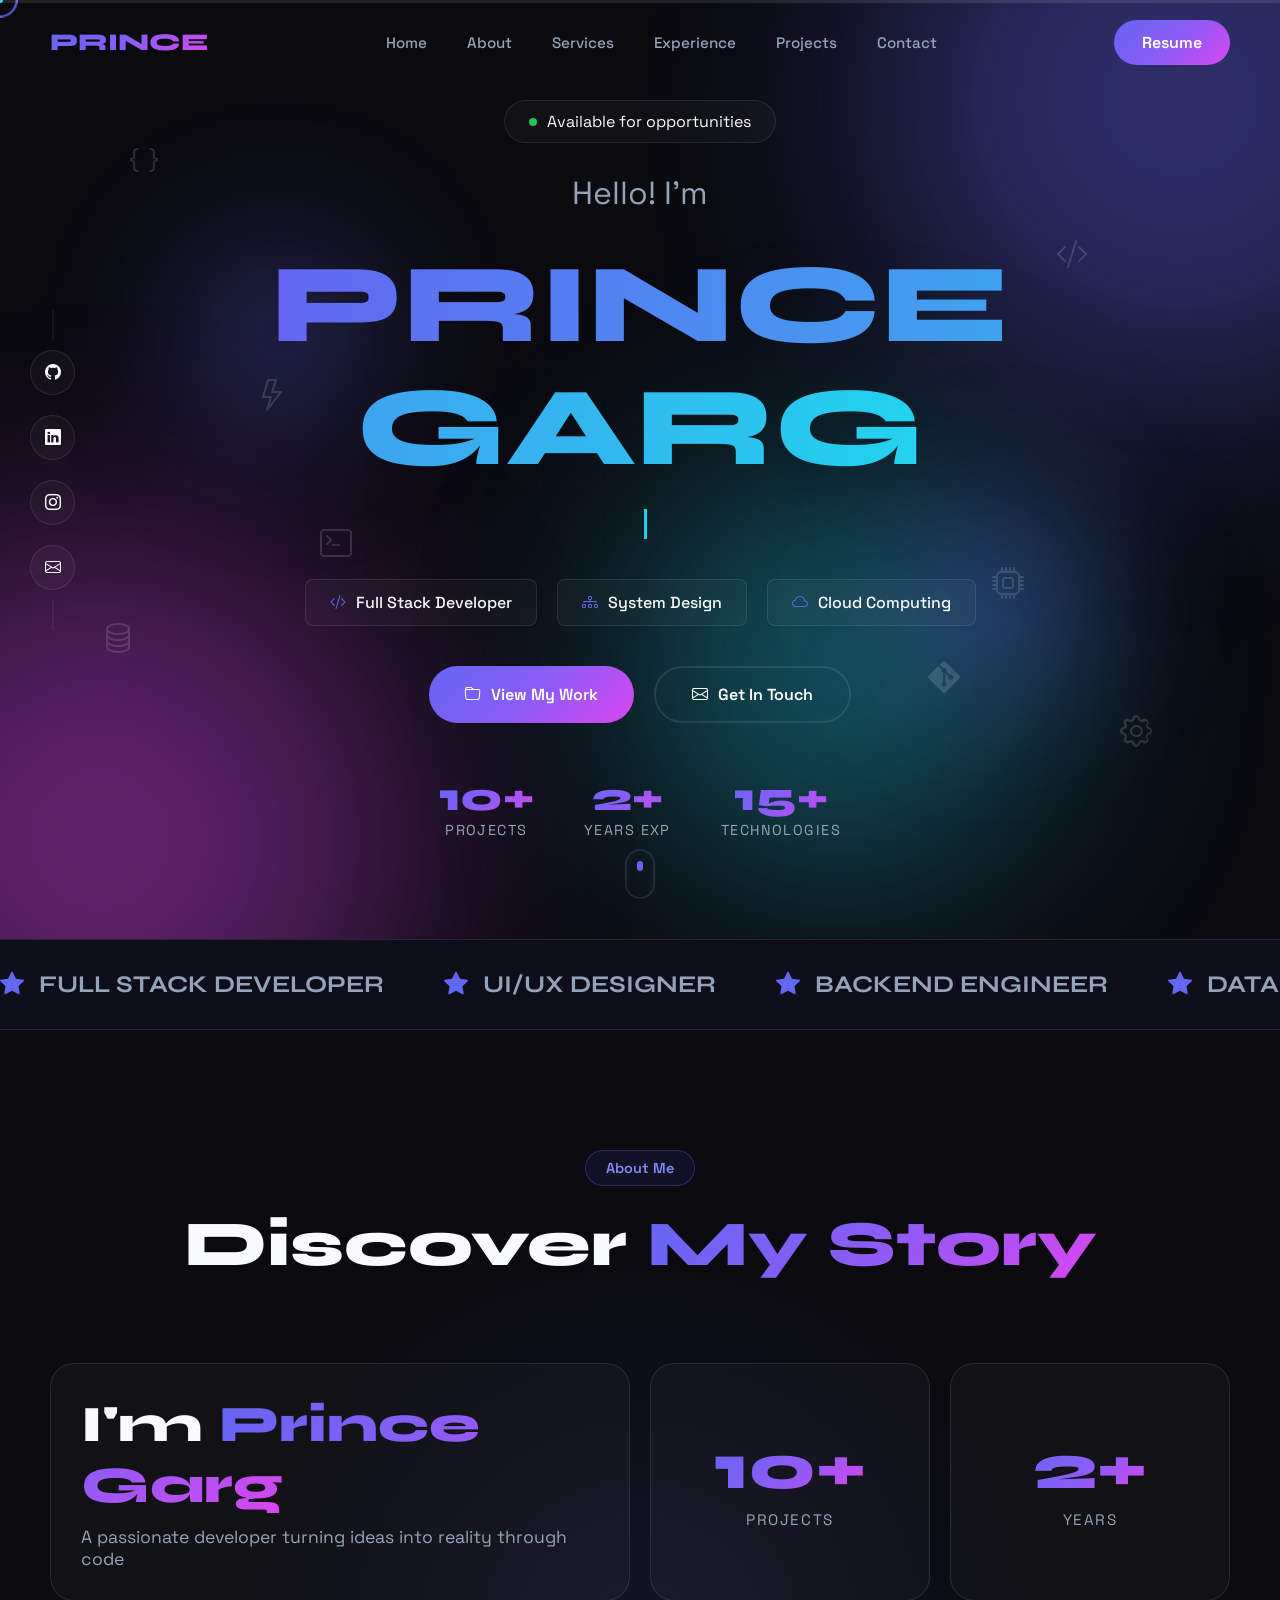
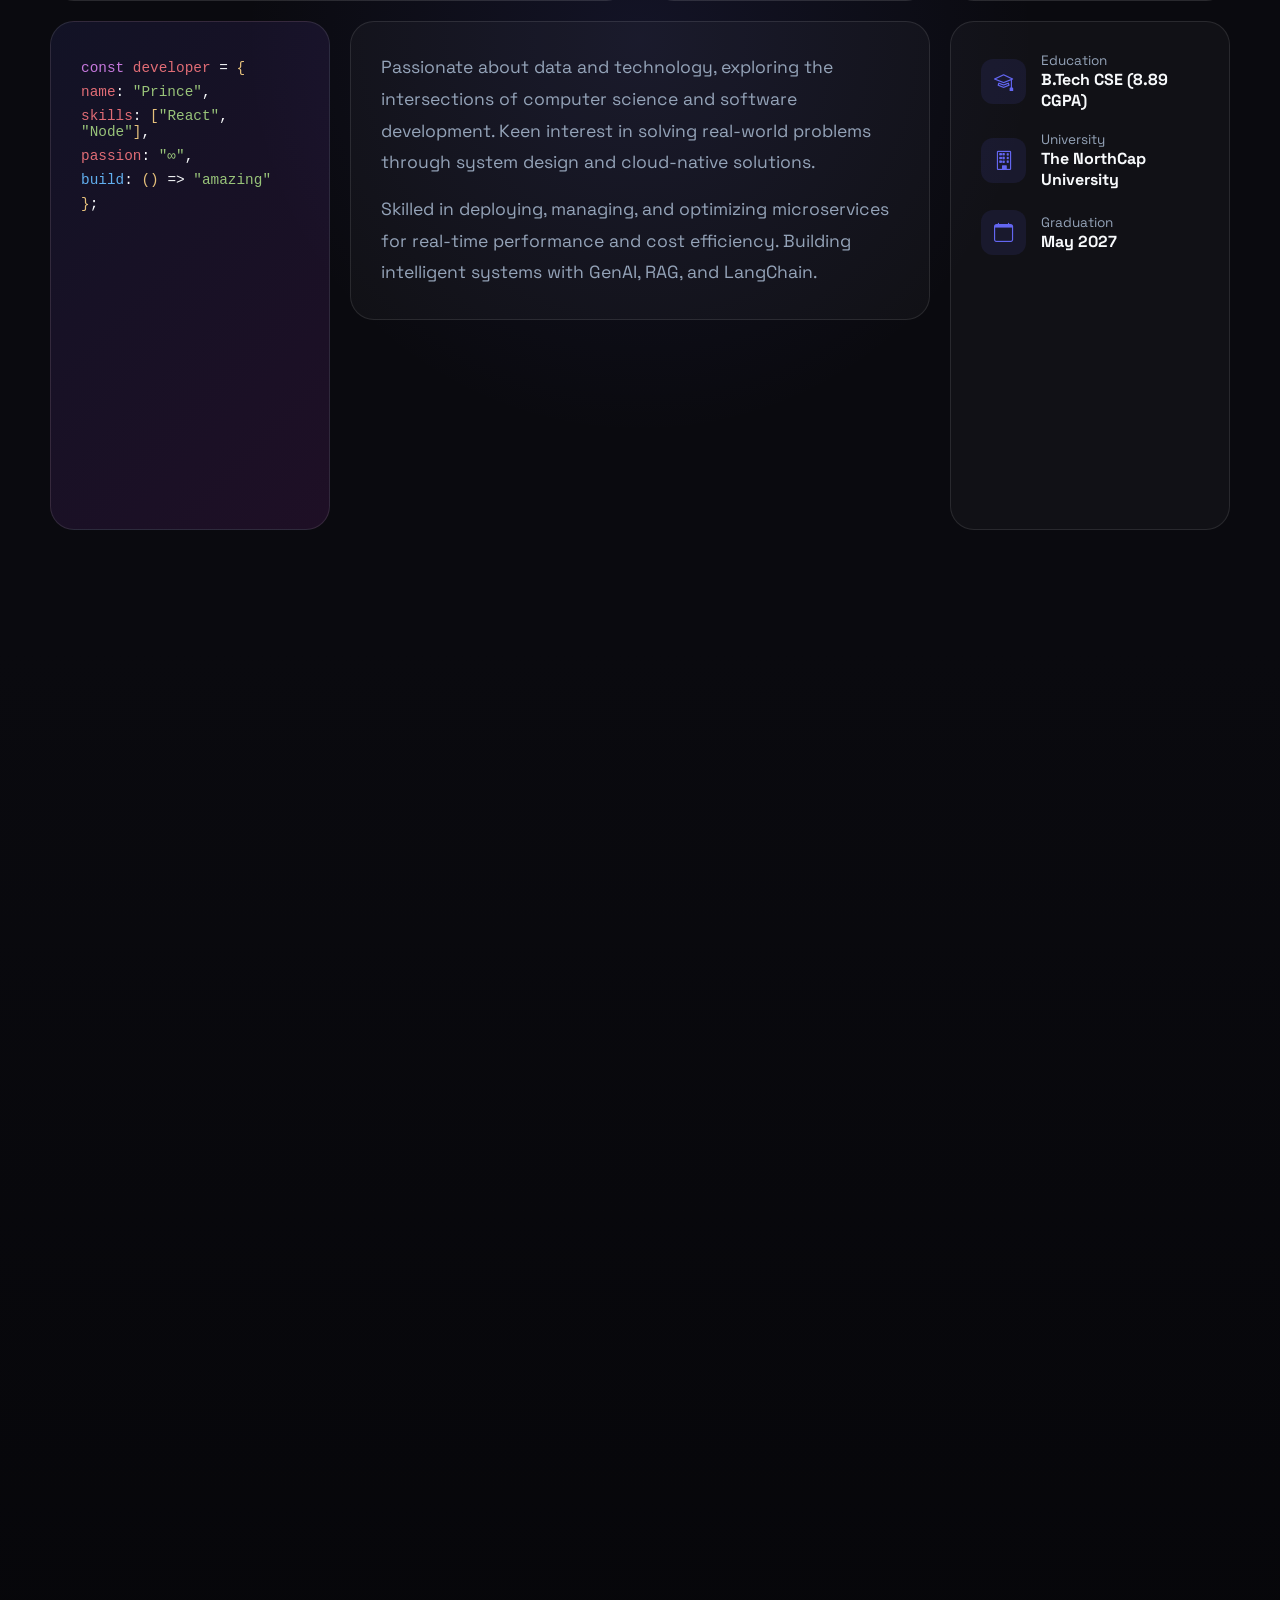
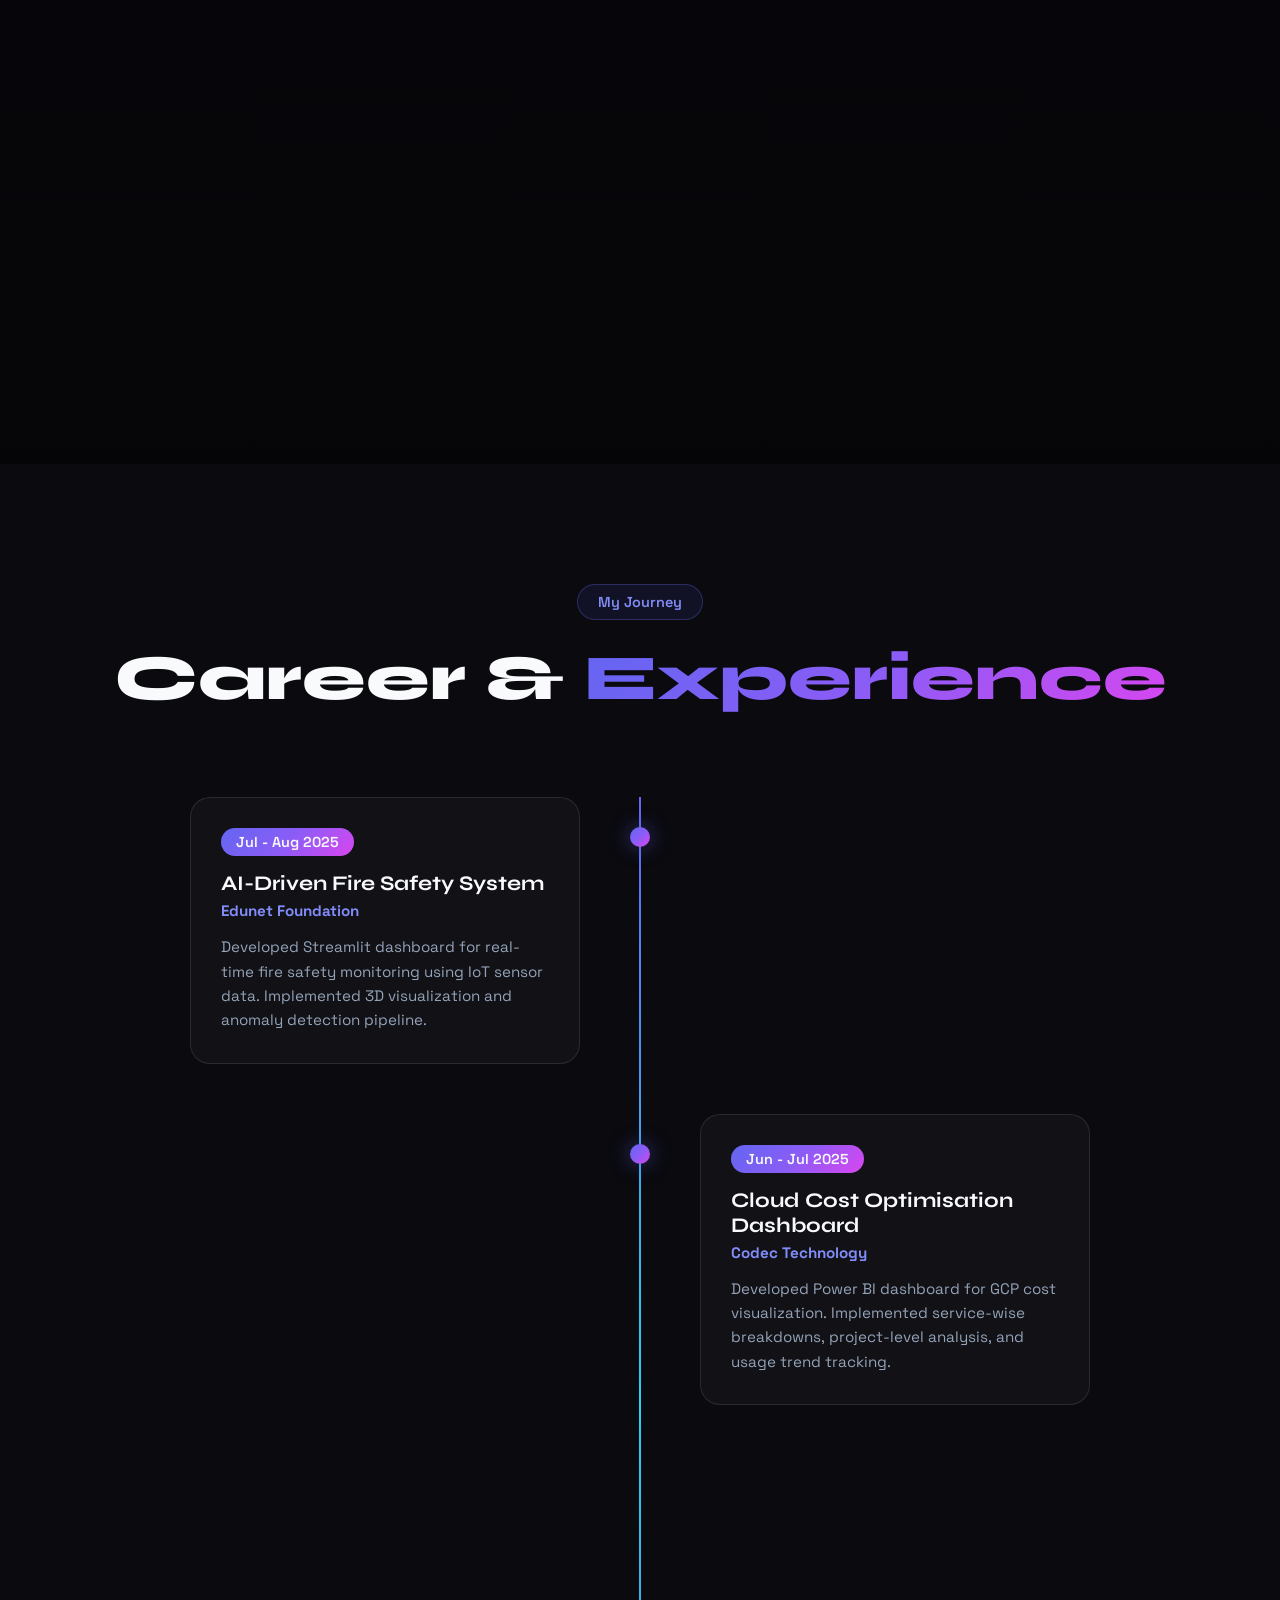
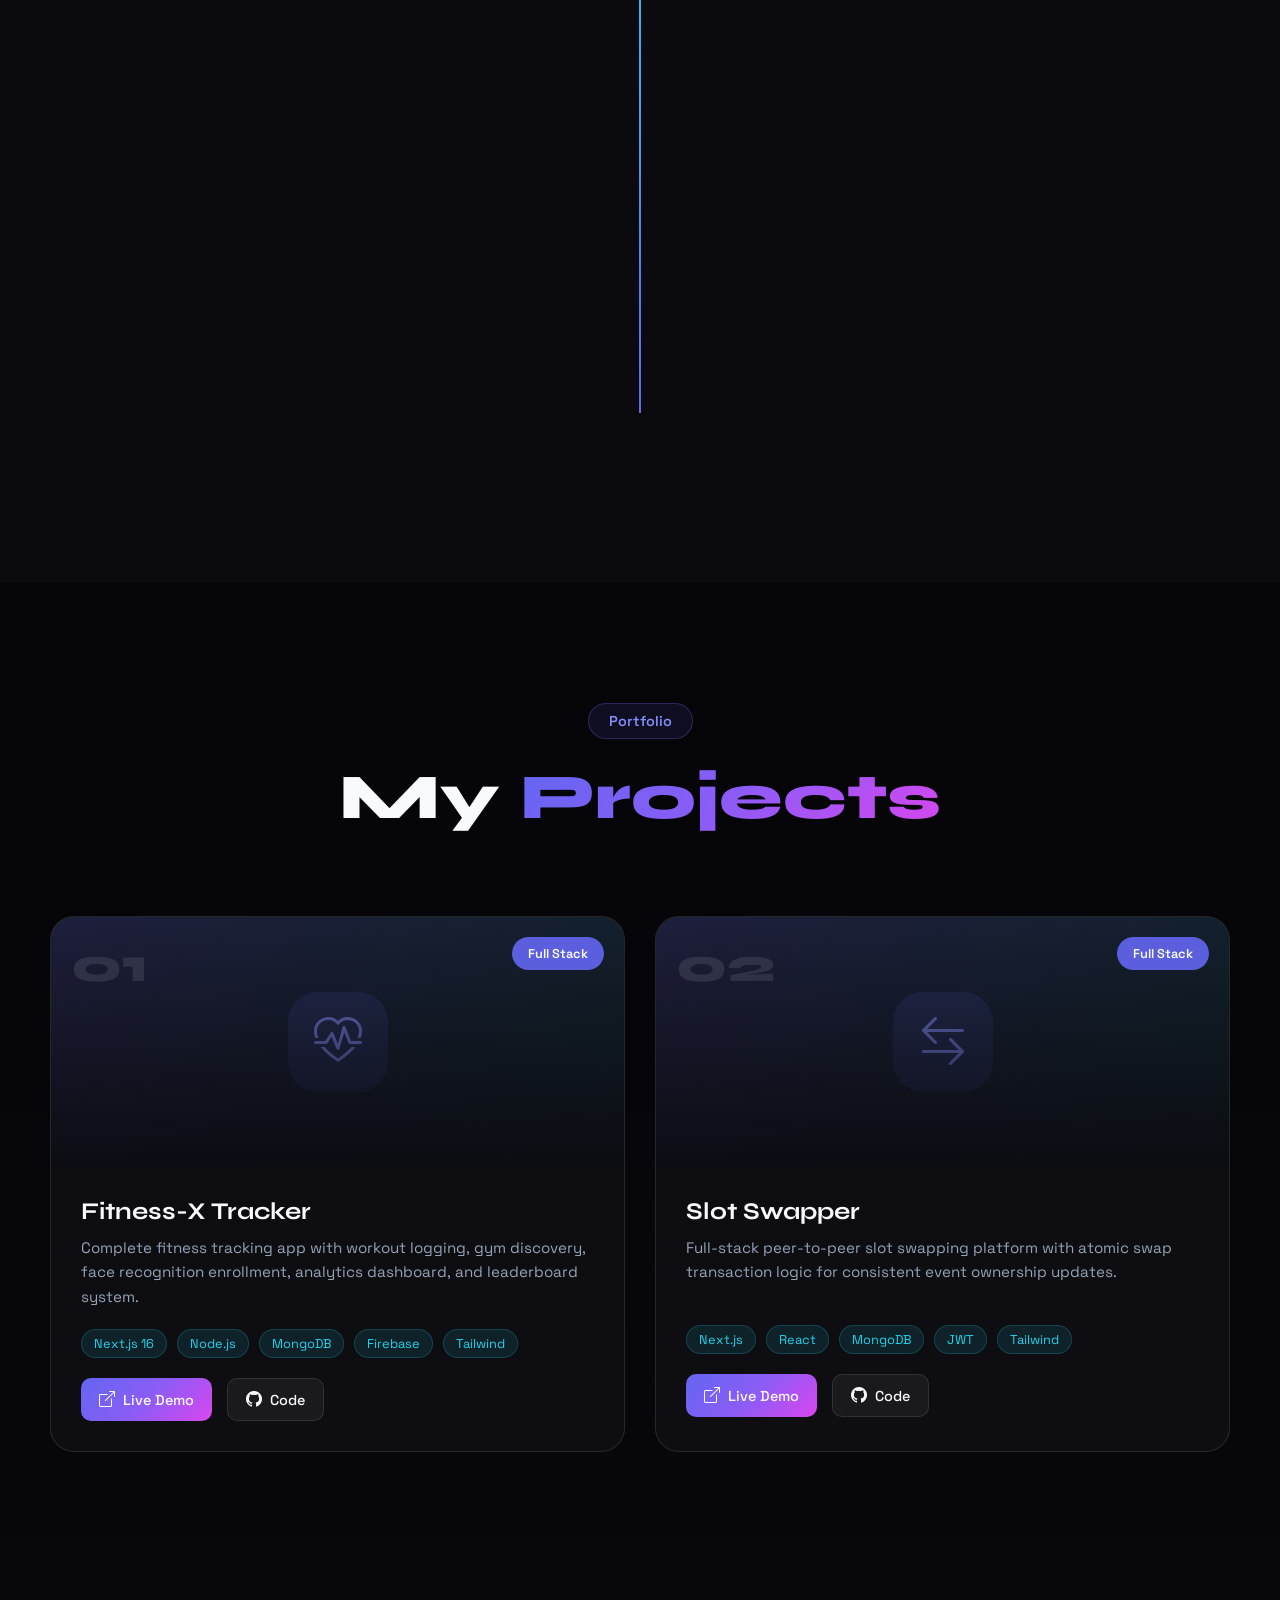
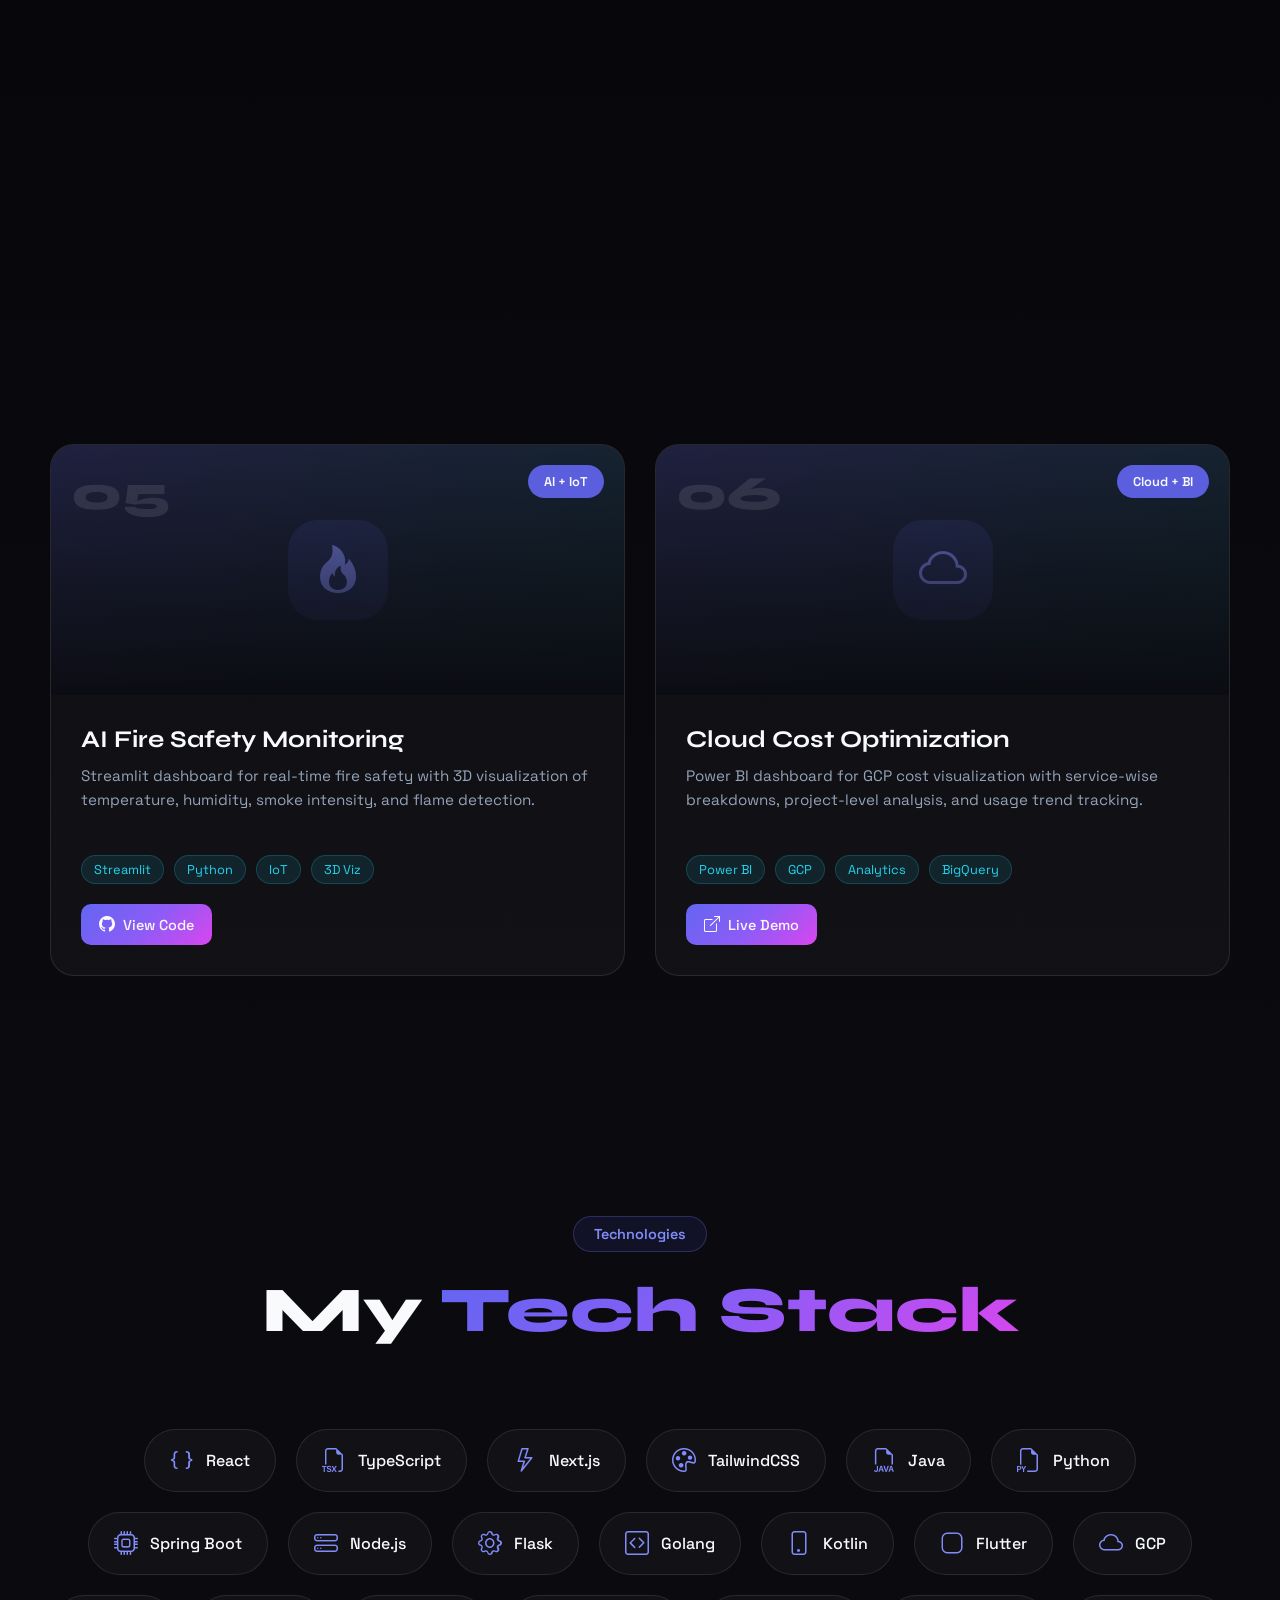
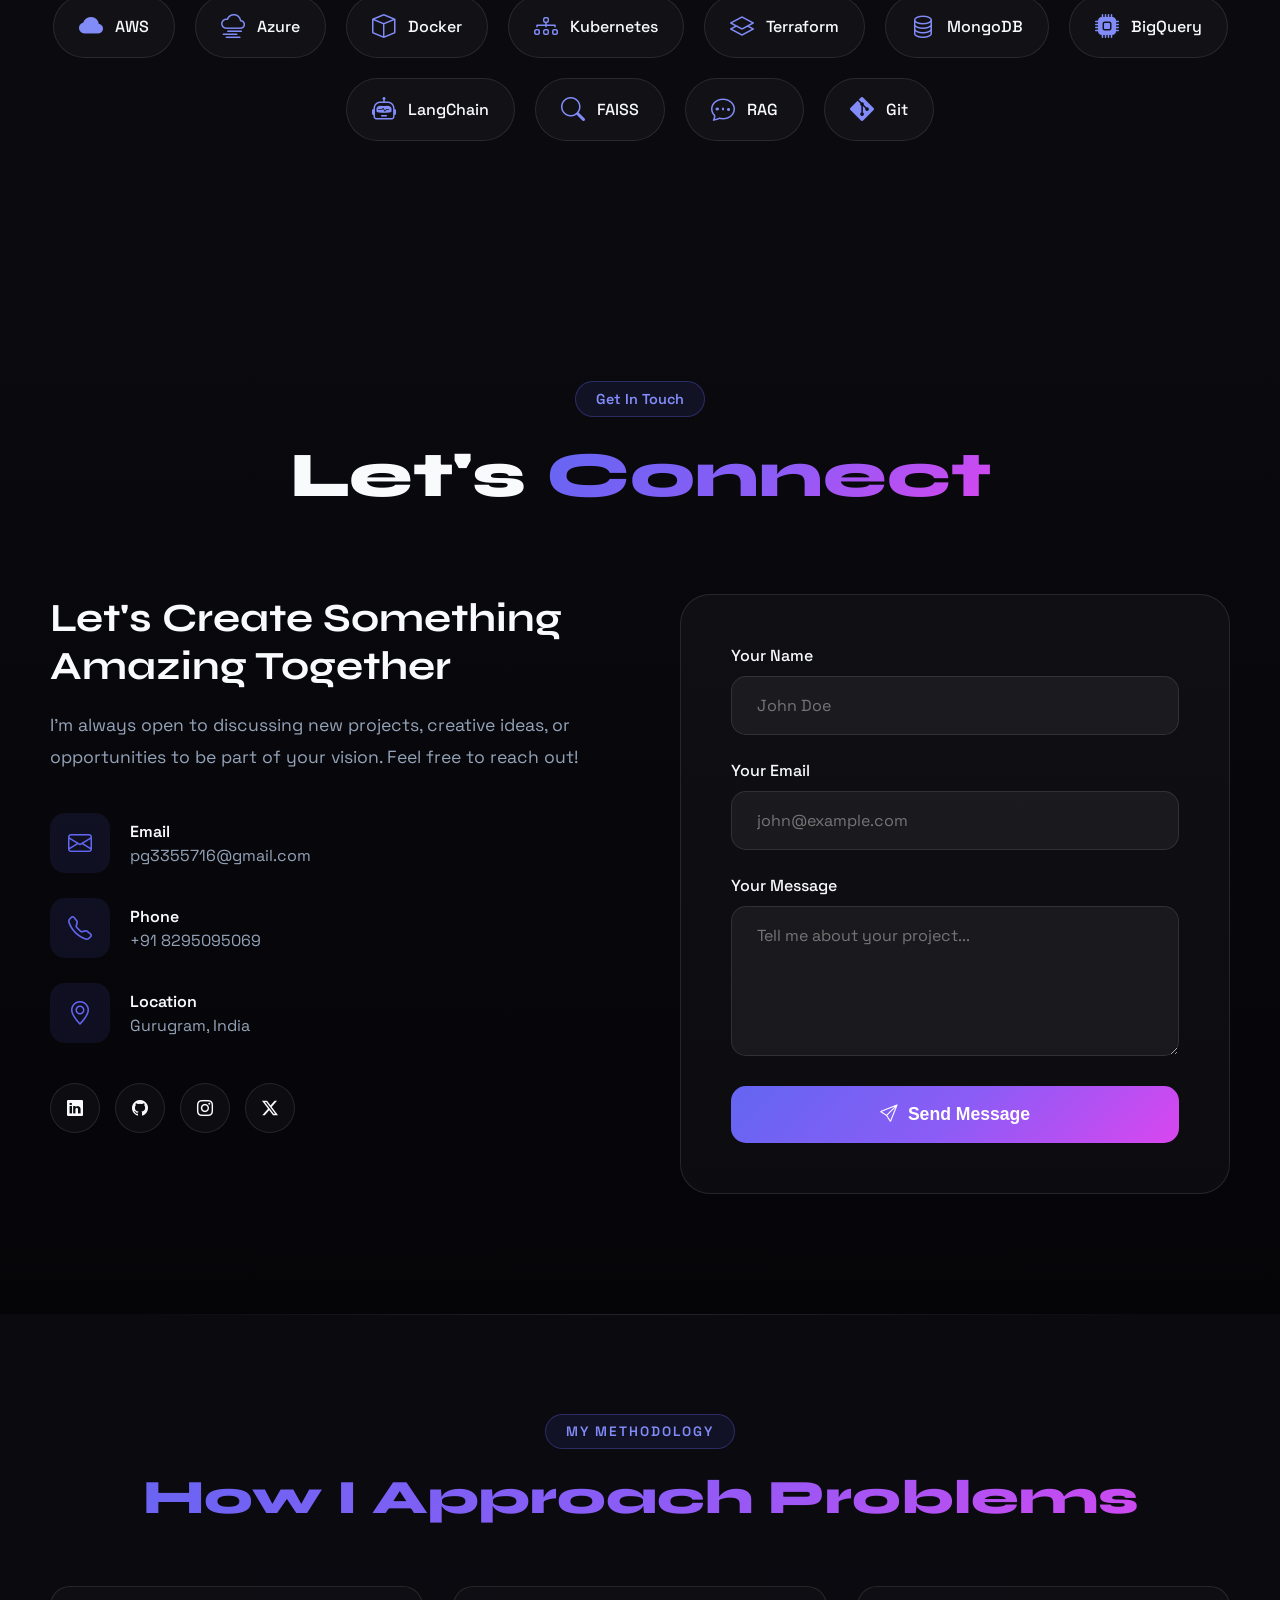
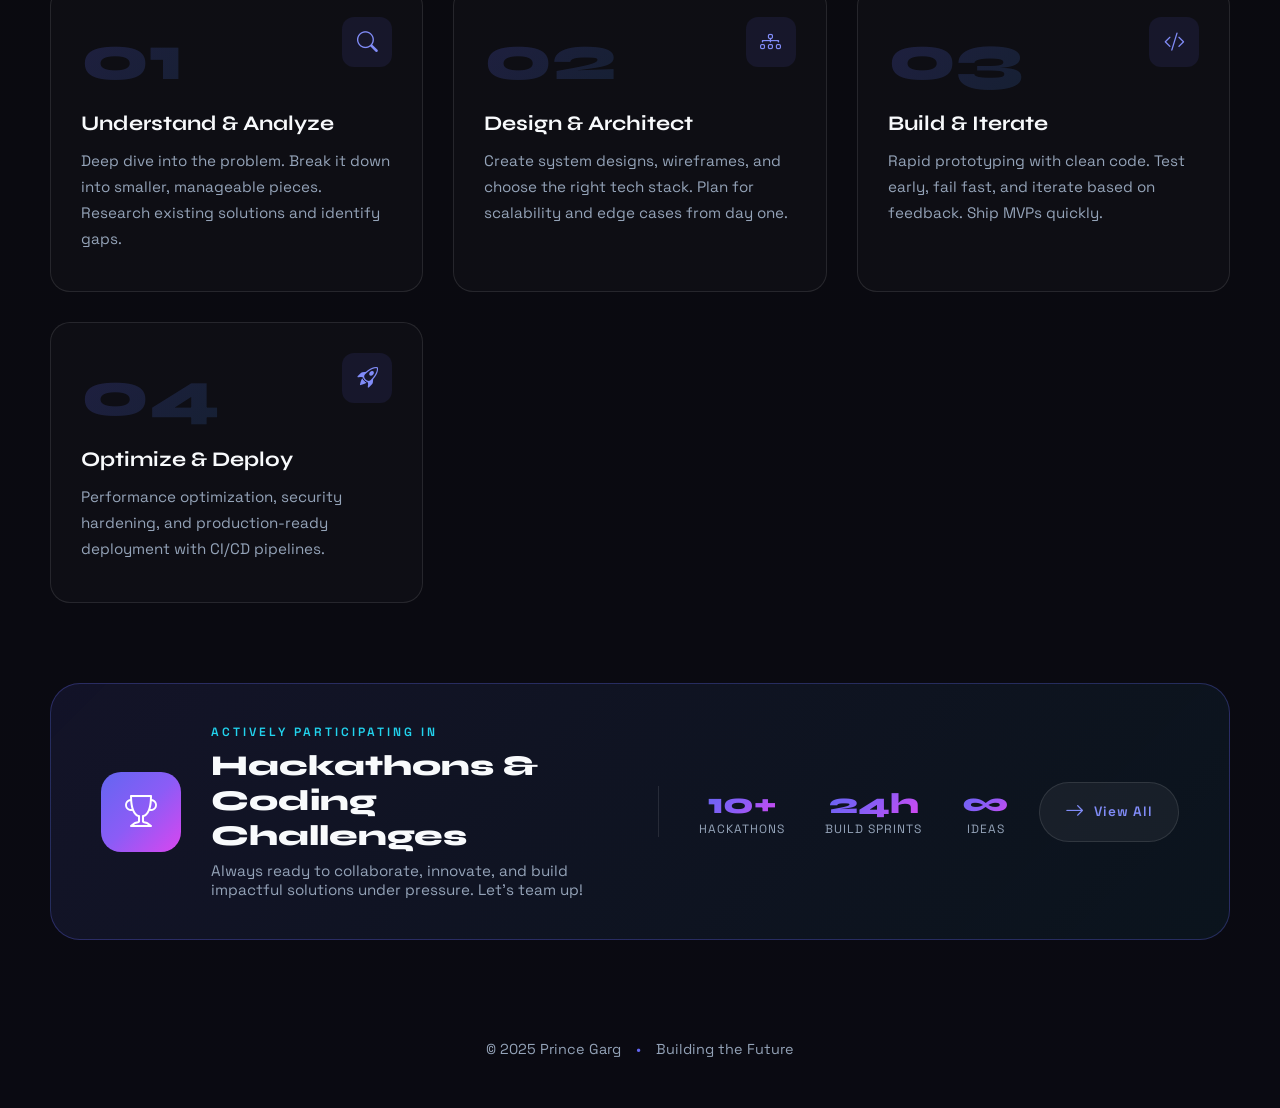
==== commit 37fdd3ca: "Fix: Skip preloader when navigating back from hackathons page" ====
--- a/index.html
+++ b/index.html
@@ -3830,6 +3830,15 @@
   </section>
 
   <script>
+    // ==================== SKIP LOADER CHECK ====================
+    const urlParams = new URLSearchParams(window.location.search);
+    if (urlParams.get('skiploader') === 'true') {
+      document.querySelector('.preloader').style.display = 'none';
+      document.body.classList.add('loaded');
+      window.addEventListener('load', () => {
+        initAllAnimations();
+      });
+    } else {
     // ==================== WORLD-CLASS PRELOADER ====================
     window.addEventListener('load', () => {
       const percentEl = document.querySelector('.preloader-percent');
@@ -3890,6 +3899,7 @@
         }
       }, intervalTime);
     });
+    } // End of else block for skiploader
 
     // ==================== ADVANCED CUSTOM CURSOR ====================
     const cursor = document.querySelector('.cursor');
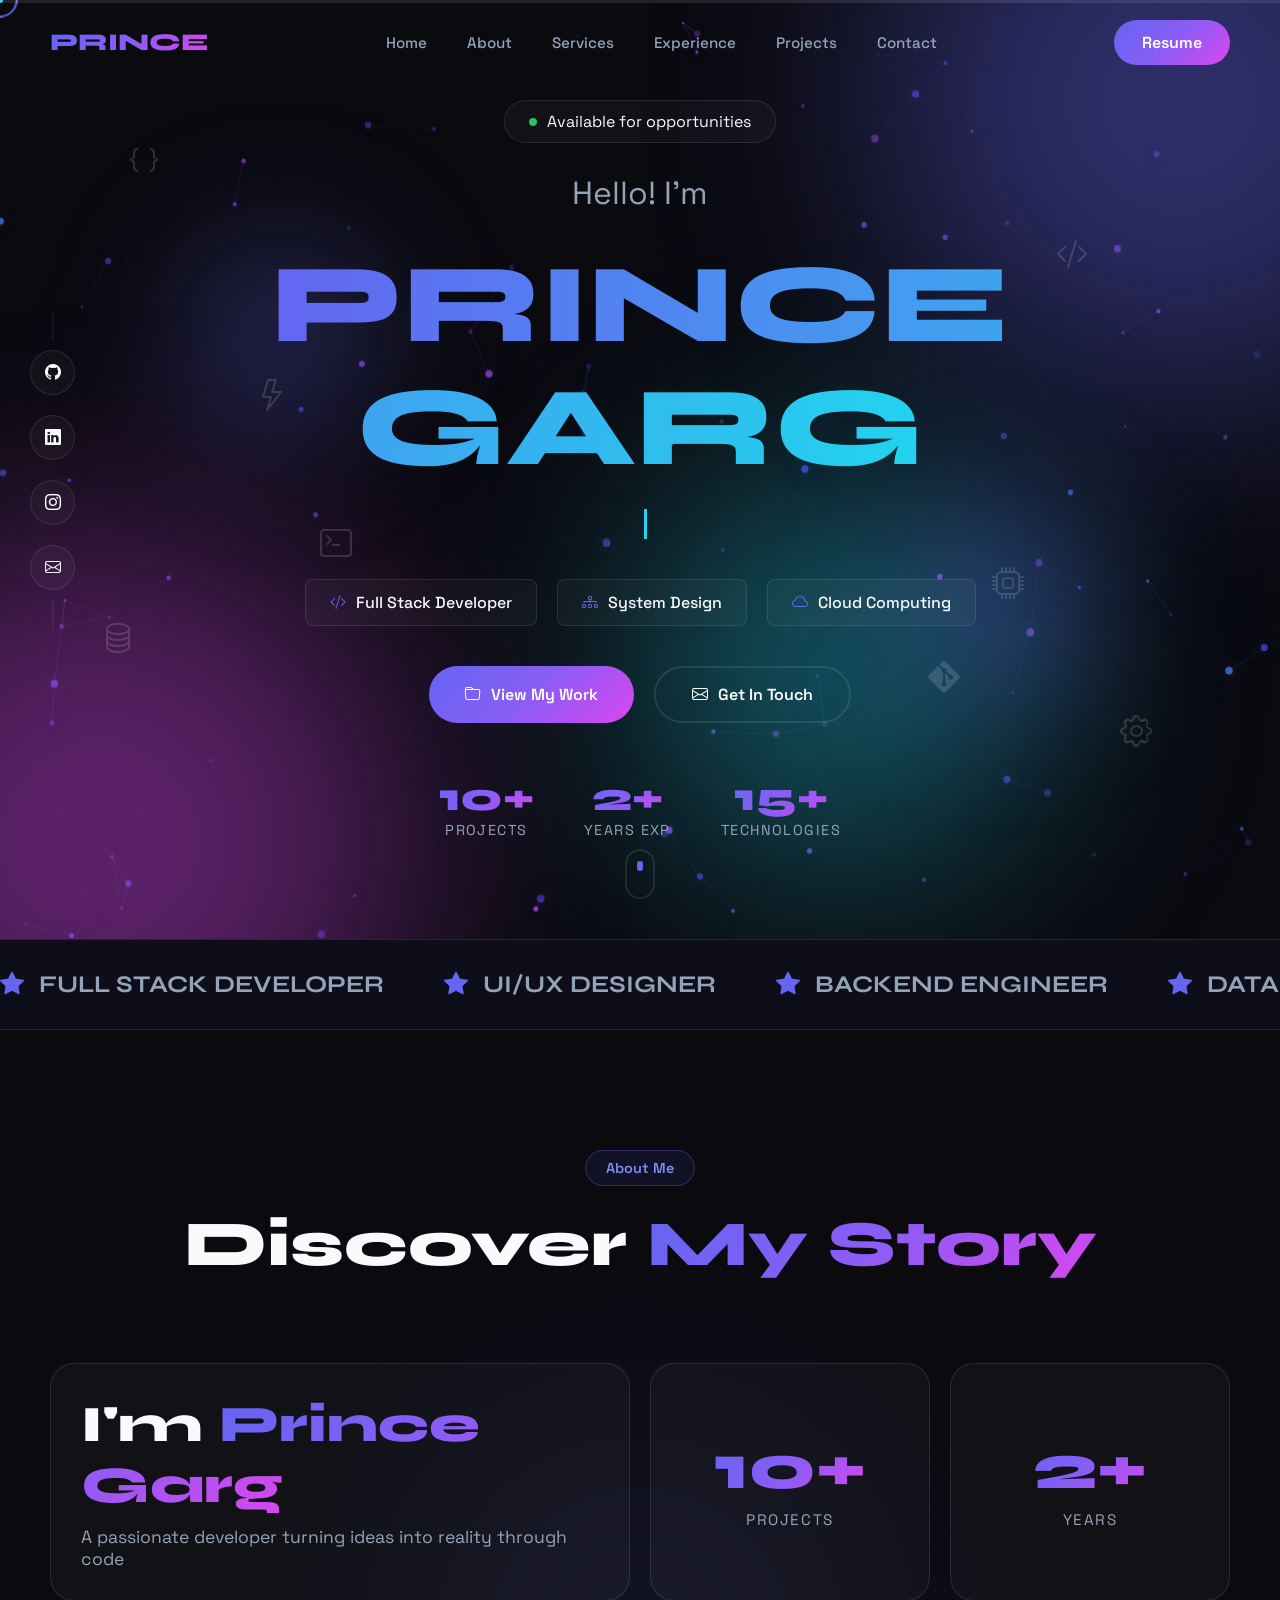
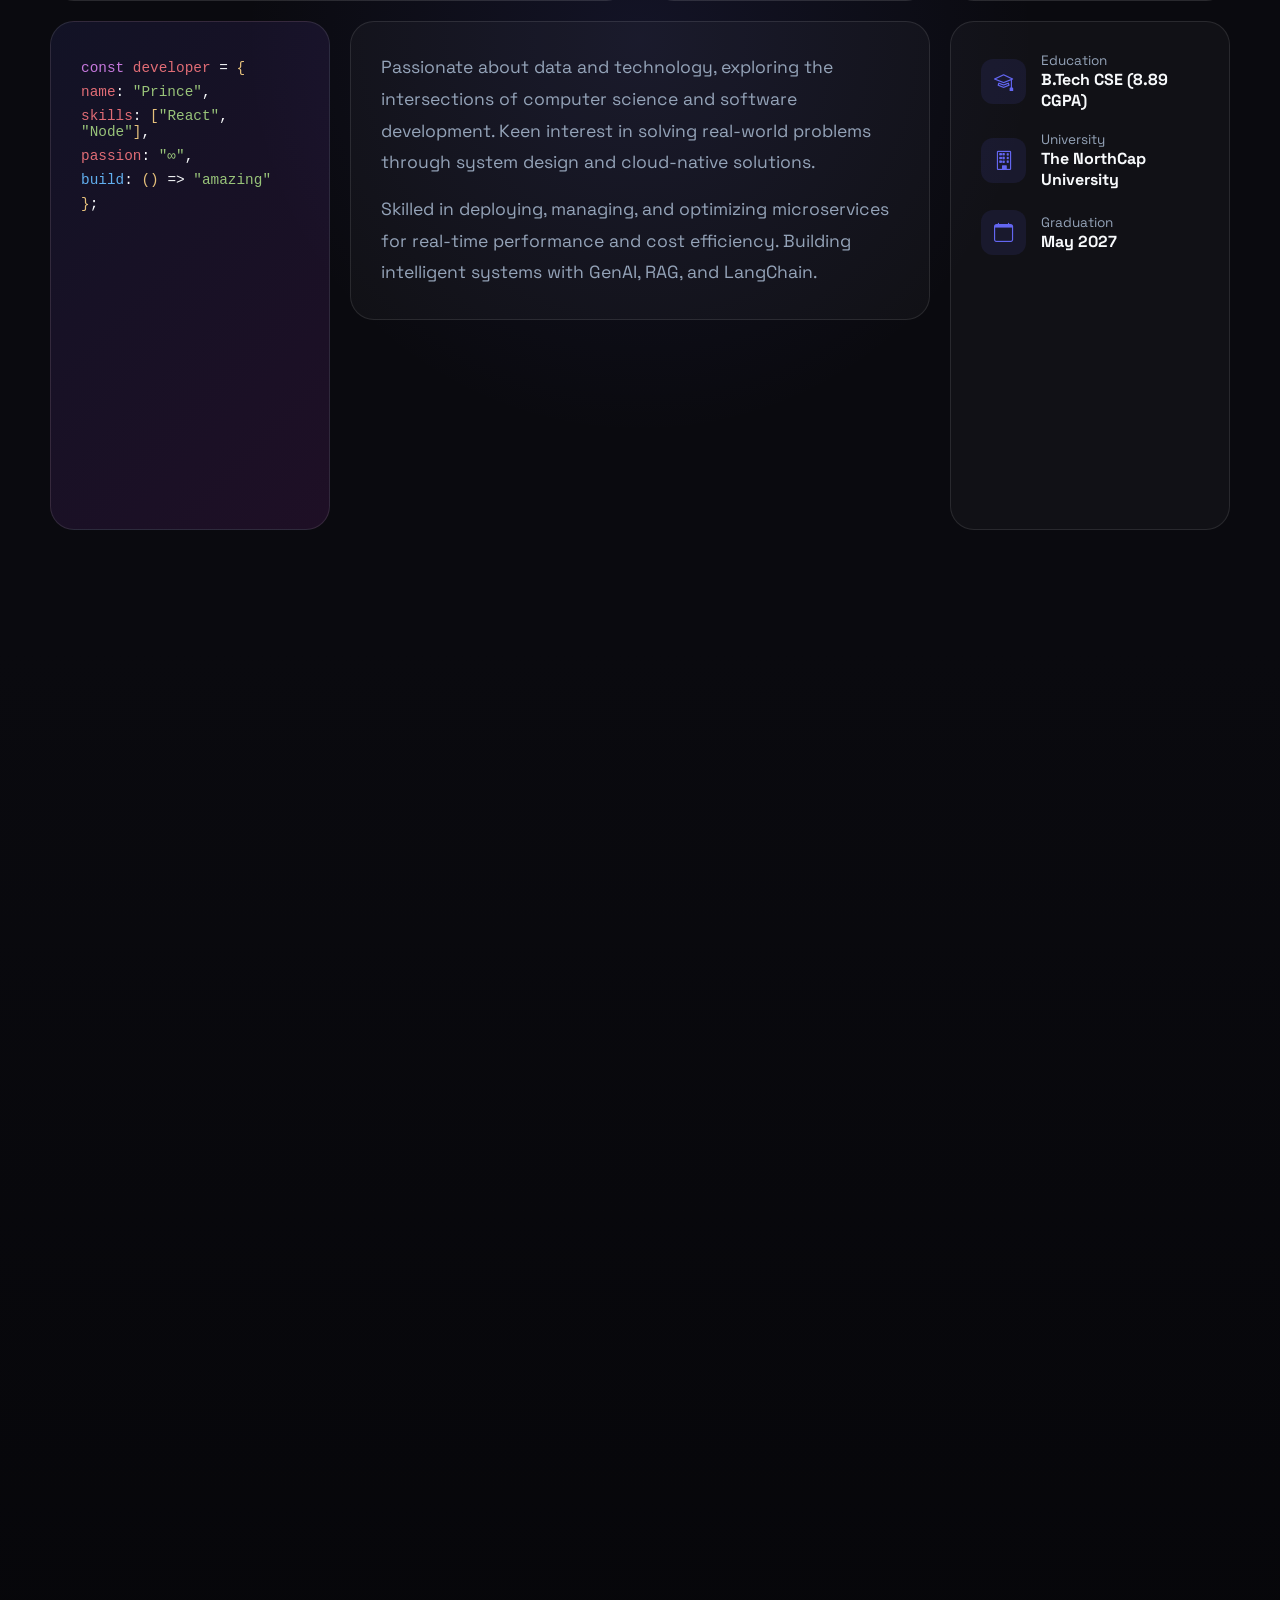
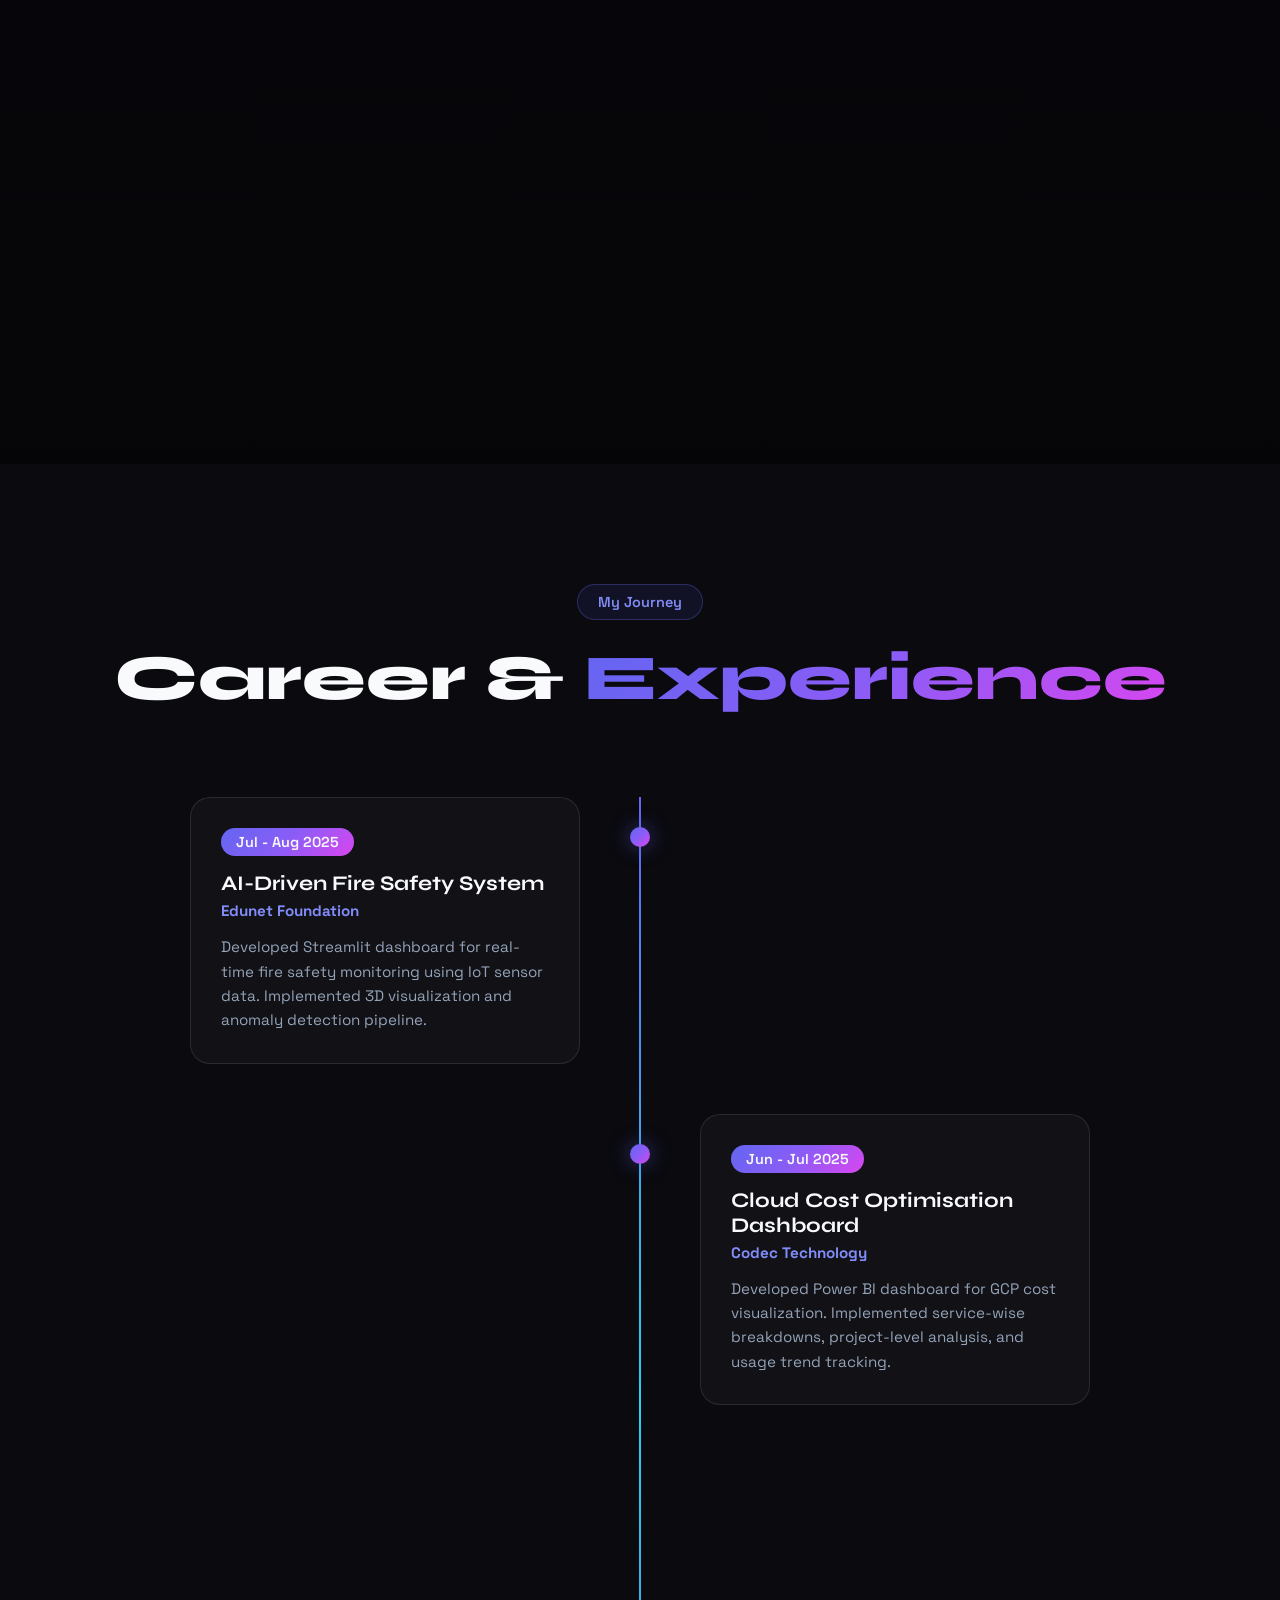
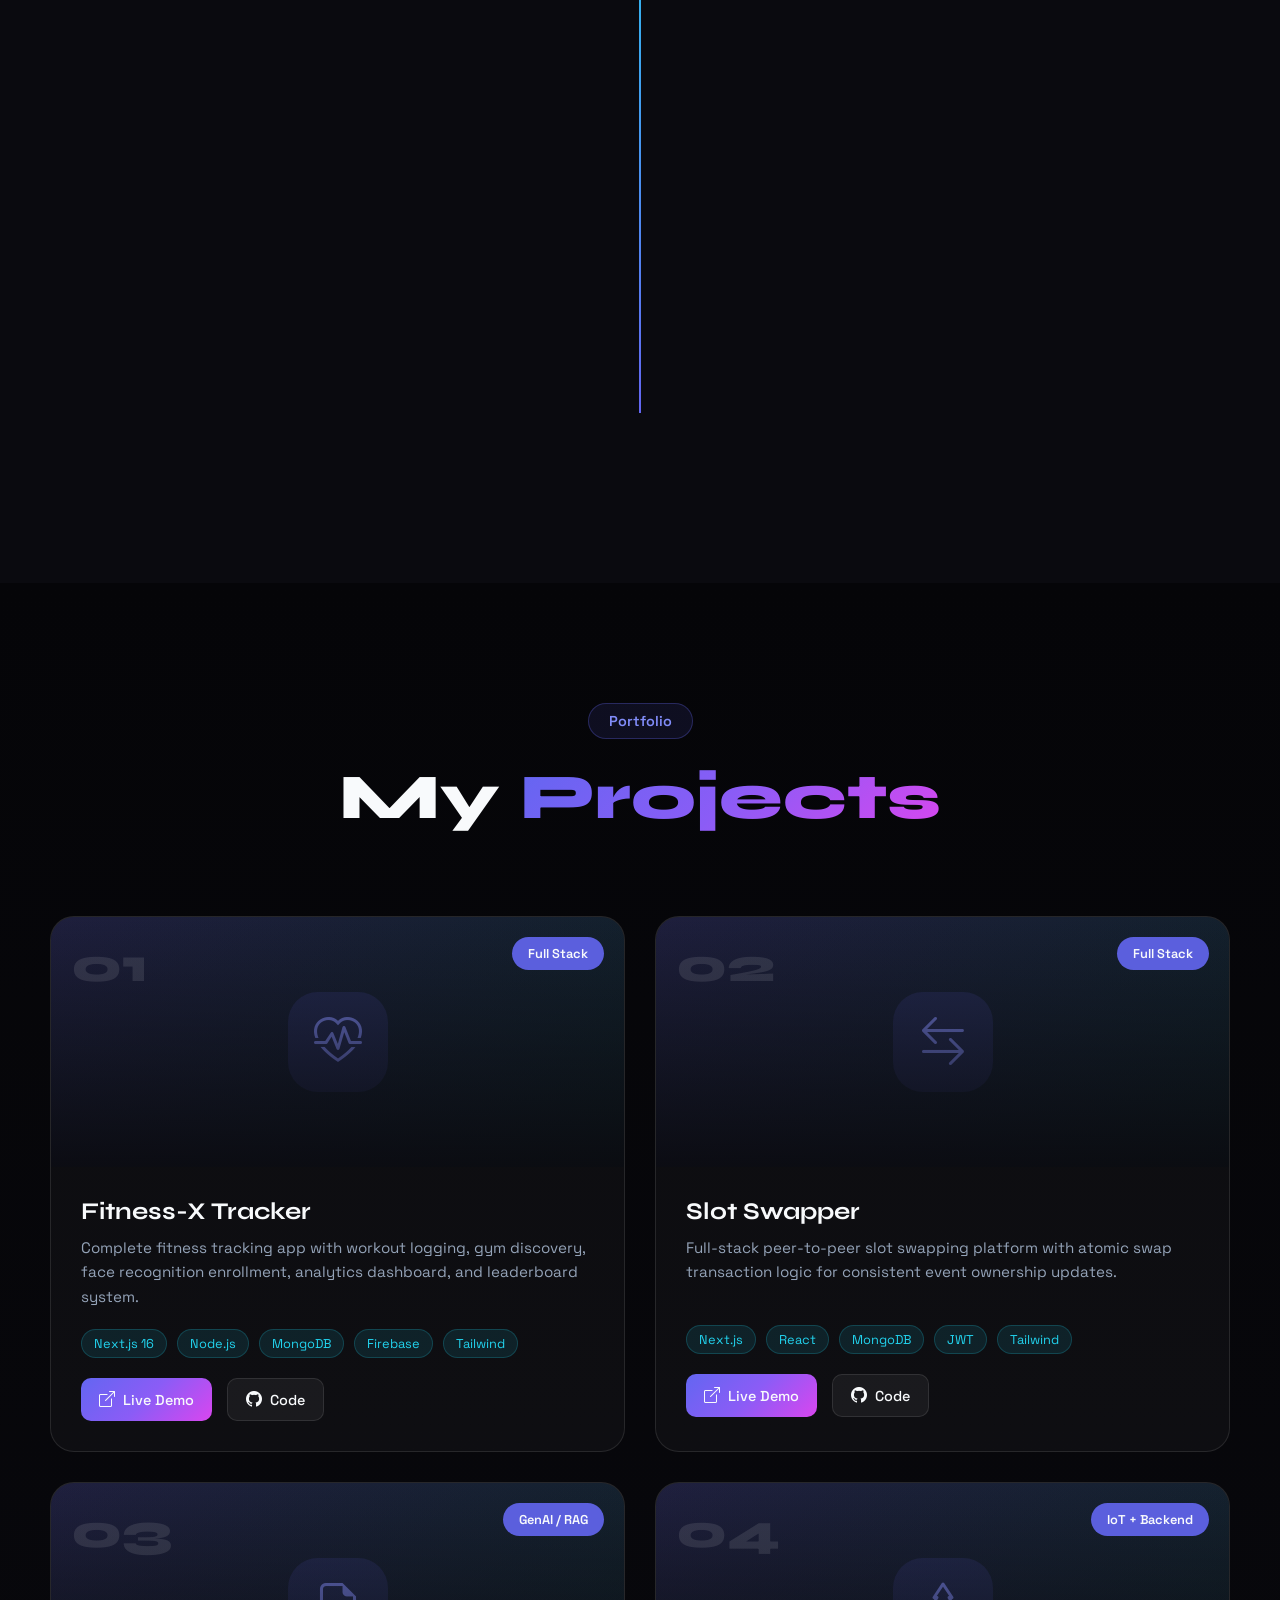
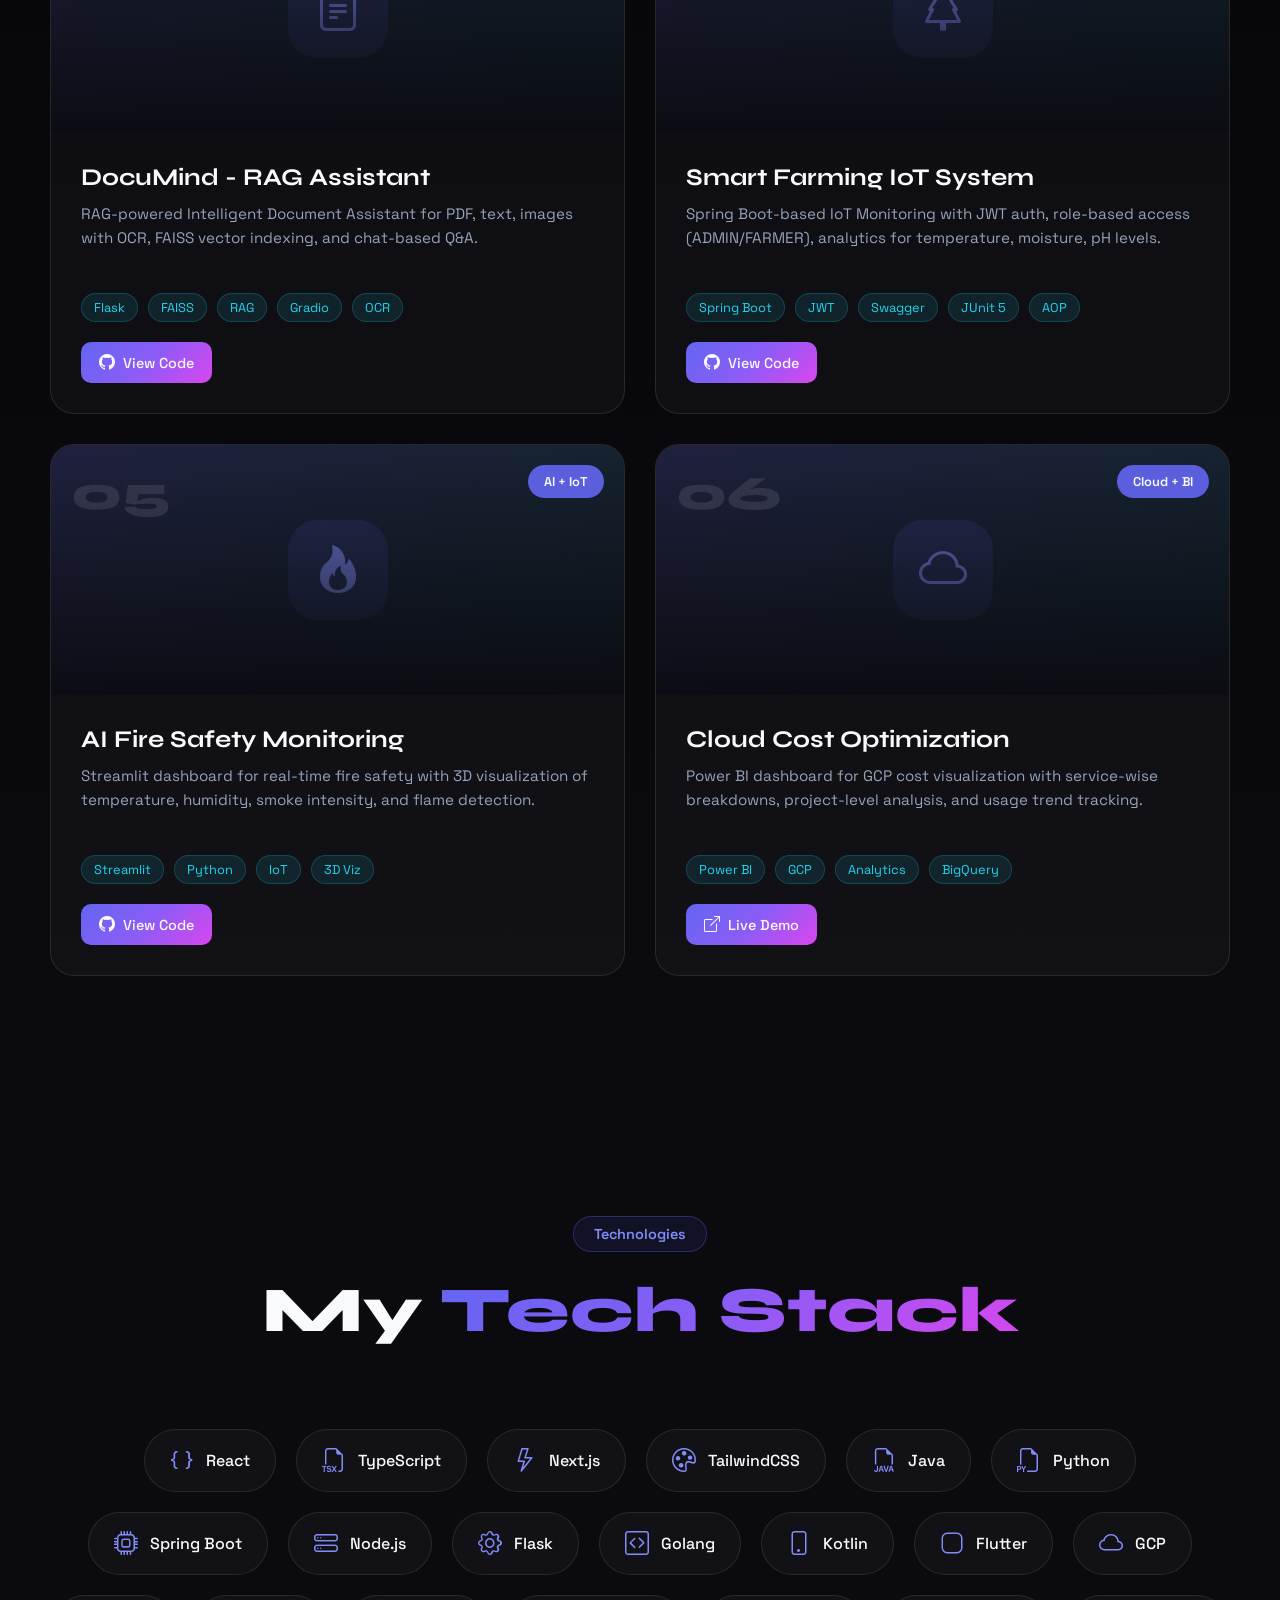
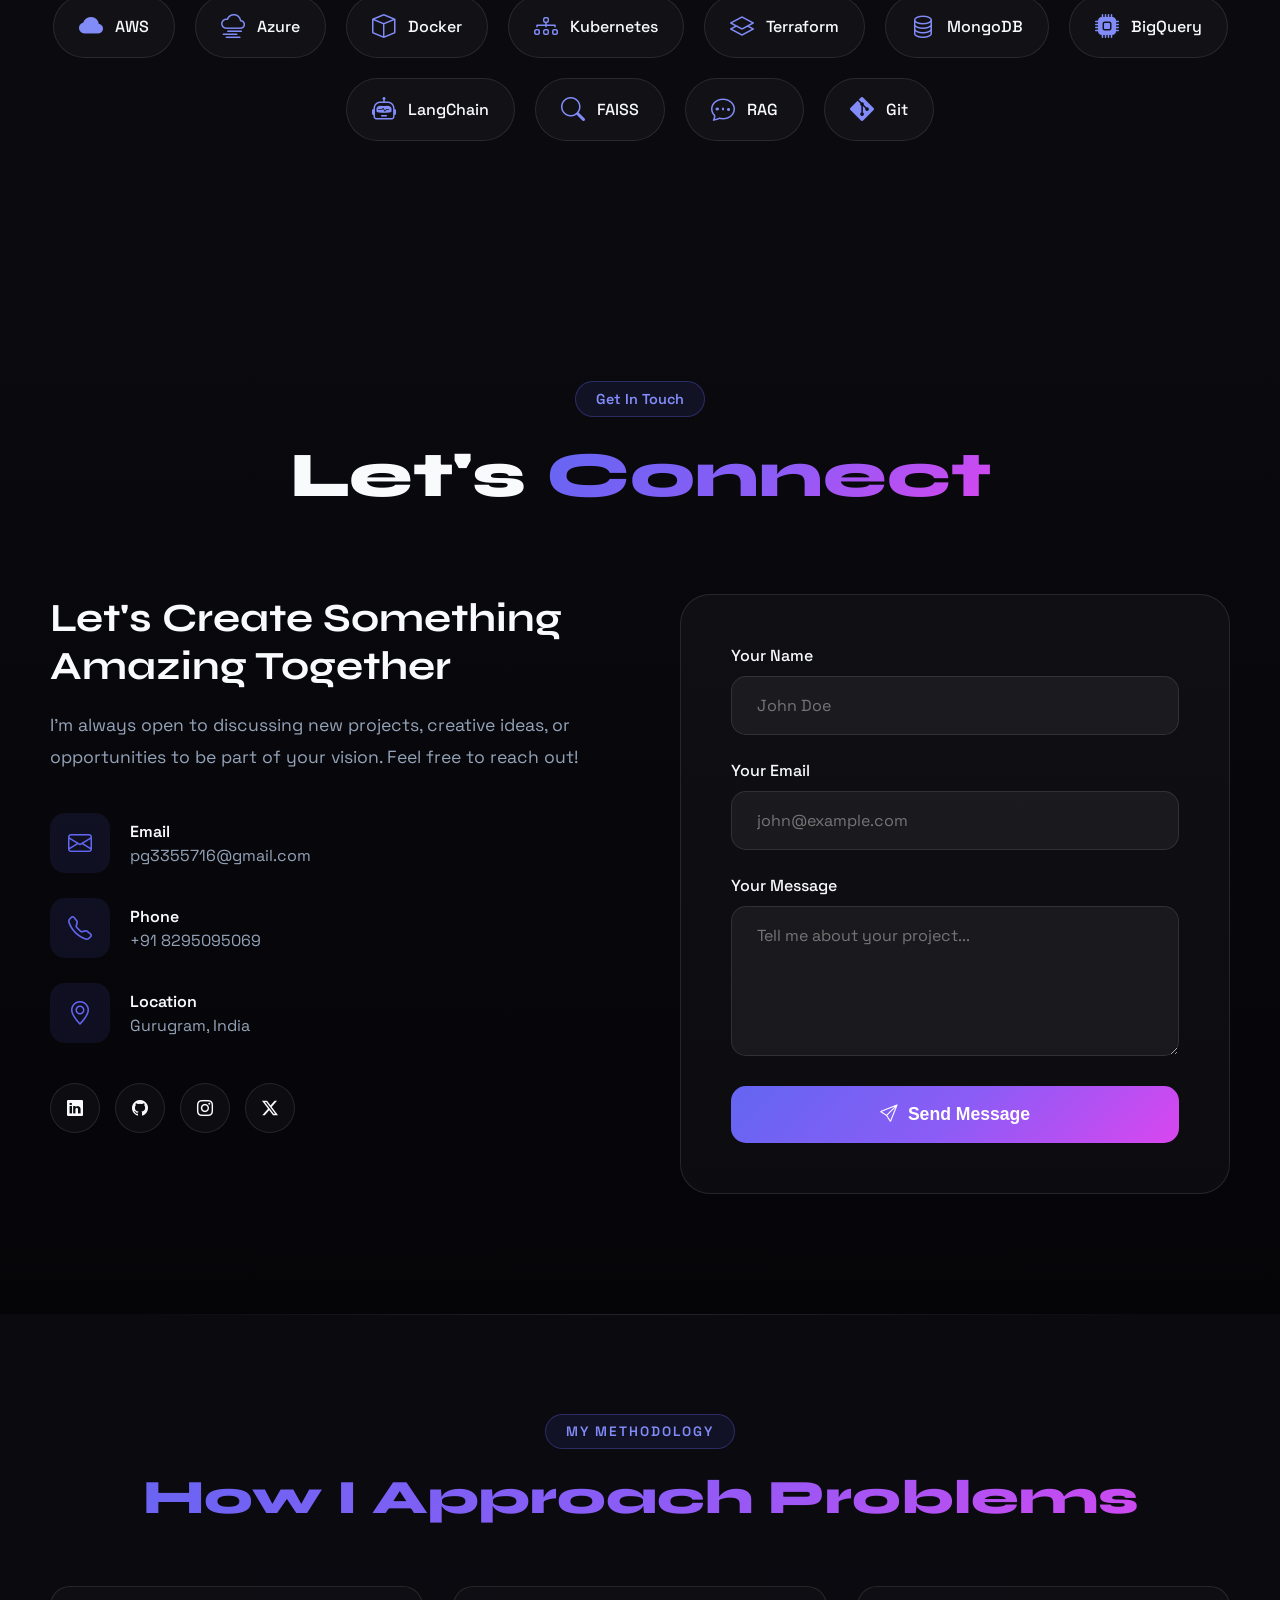
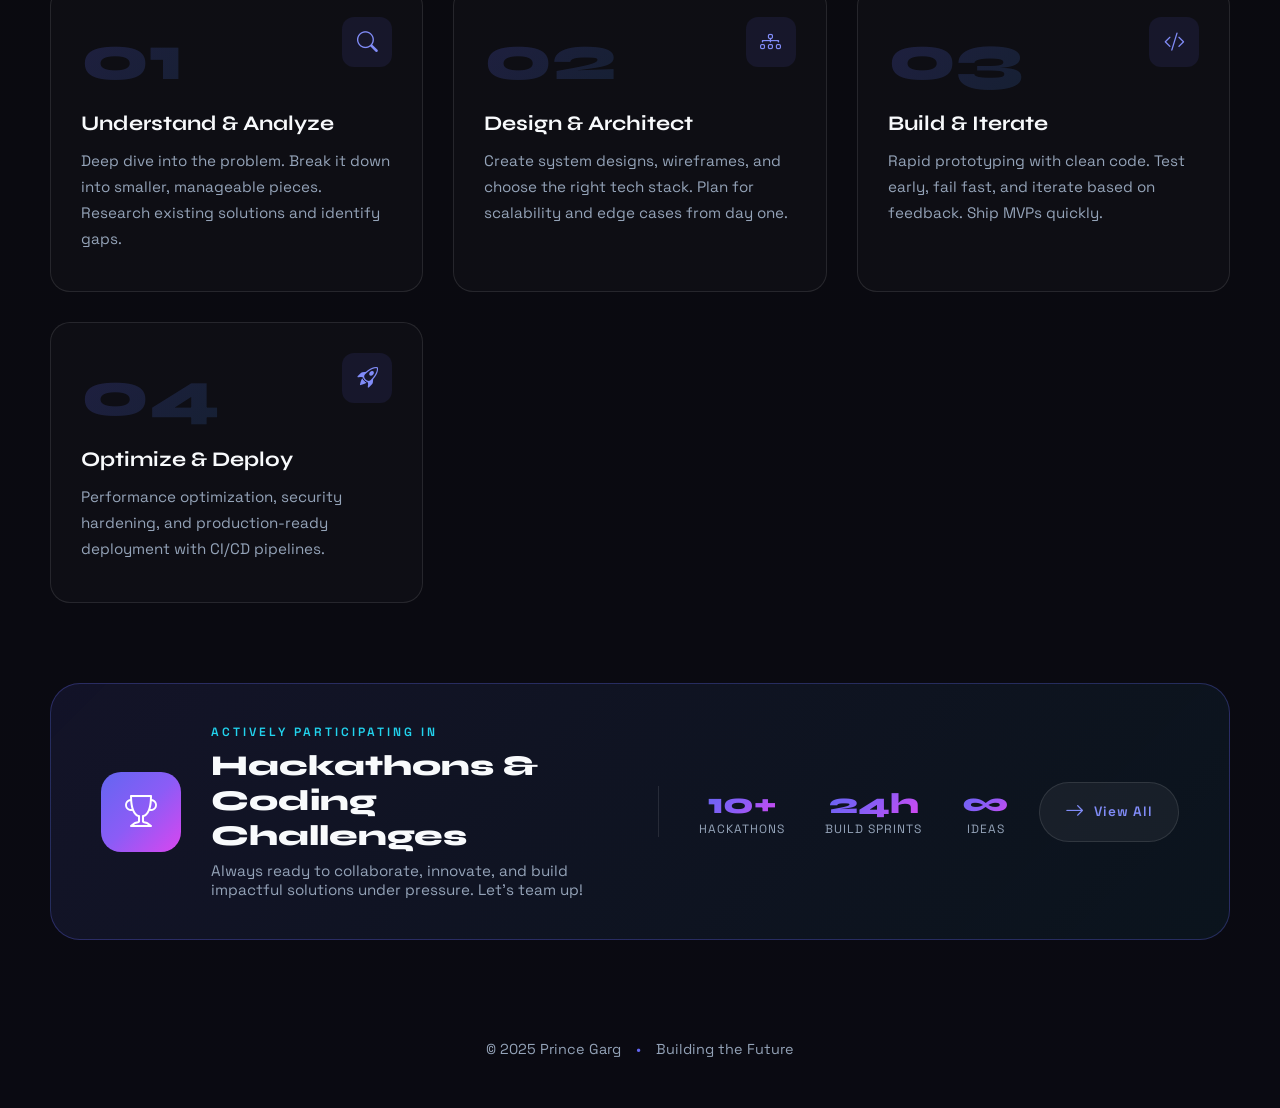
==== commit 60871bbd: "Initalised ADDs" ====
--- a/index.html
+++ b/index.html
@@ -1,18 +1,22 @@
 <!DOCTYPE html>
 <html lang="en">
+
 <head>
   <meta charset="UTF-8">
   <meta name="viewport" content="width=device-width, initial-scale=1.0">
   <title>Prince Garg | Full Stack Developer</title>
-  
+
   <!-- Google Fonts -->
   <link rel="preconnect" href="https://fonts.googleapis.com">
   <link rel="preconnect" href="https://fonts.gstatic.com" crossorigin>
-  <link href="https://fonts.googleapis.com/css2?family=Space+Grotesk:wght@300;400;500;600;700&family=Syne:wght@400;500;600;700;800&display=swap" rel="stylesheet">
-  
+  <link
+    href="https://fonts.googleapis.com/css2?family=Space+Grotesk:wght@300;400;500;600;700&family=Syne:wght@400;500;600;700;800&display=swap"
+    rel="stylesheet">
+
   <!-- Bootstrap Icons -->
   <link href="https://cdn.jsdelivr.net/npm/bootstrap-icons@1.10.5/font/bootstrap-icons.css" rel="stylesheet">
-  
+  <script async src="https://pagead2.googlesyndication.com/pagead/js/adsbygoogle.js?client=ca-pub-3476834776553596"
+    crossorigin="anonymous"></script>
   <style>
     :root {
       --primary: #6366f1;
@@ -56,7 +60,12 @@
     }
 
     /* GPU Acceleration for smooth animations */
-    .preloader, .cursor, .cursor-dot, .navbar, .hero-gradient, .hero-orb {
+    .preloader,
+    .cursor,
+    .cursor-dot,
+    .navbar,
+    .hero-gradient,
+    .hero-orb {
       will-change: transform, opacity;
       transform: translateZ(0);
       backface-visibility: hidden;
@@ -91,22 +100,33 @@
     ::-webkit-scrollbar {
       width: 8px;
     }
+
     ::-webkit-scrollbar-track {
       background: var(--darker);
     }
+
     ::-webkit-scrollbar-thumb {
       background: var(--gradient-1);
       border-radius: 10px;
     }
+
     ::-webkit-scrollbar-thumb:hover {
       background: var(--primary-light);
     }
 
     /* Gradient Animation */
     @keyframes gradient-shift {
-      0% { background-position: 0% 50%; }
-      50% { background-position: 100% 50%; }
-      100% { background-position: 0% 50%; }
+      0% {
+        background-position: 0% 50%;
+      }
+
+      50% {
+        background-position: 100% 50%;
+      }
+
+      100% {
+        background-position: 0% 50%;
+      }
     }
 
     /* Magnetic Button Base */
@@ -169,49 +189,114 @@
 
     /* Floating Animation */
     @keyframes float {
-      0%, 100% { transform: translateY(0) rotate(0deg); }
-      50% { transform: translateY(-20px) rotate(5deg); }
+
+      0%,
+      100% {
+        transform: translateY(0) rotate(0deg);
+      }
+
+      50% {
+        transform: translateY(-20px) rotate(5deg);
+      }
     }
 
     /* Morph Animation */
     @keyframes morph {
-      0%, 100% { border-radius: 60% 40% 30% 70% / 60% 30% 70% 40%; }
-      50% { border-radius: 30% 60% 70% 40% / 50% 60% 30% 60%; }
+
+      0%,
+      100% {
+        border-radius: 60% 40% 30% 70% / 60% 30% 70% 40%;
+      }
+
+      50% {
+        border-radius: 30% 60% 70% 40% / 50% 60% 30% 60%;
+      }
     }
 
     /* Scale In Animation */
     @keyframes scaleIn {
-      from { transform: scale(0); opacity: 0; }
-      to { transform: scale(1); opacity: 1; }
+      from {
+        transform: scale(0);
+        opacity: 0;
+      }
+
+      to {
+        transform: scale(1);
+        opacity: 1;
+      }
     }
 
     /* Slide Up Animation */
     @keyframes slideUp {
-      from { transform: translateY(100px); opacity: 0; }
-      to { transform: translateY(0); opacity: 1; }
+      from {
+        transform: translateY(100px);
+        opacity: 0;
+      }
+
+      to {
+        transform: translateY(0);
+        opacity: 1;
+      }
     }
 
     /* Blur In Animation */
     @keyframes blurIn {
-      from { filter: blur(20px); opacity: 0; }
-      to { filter: blur(0); opacity: 1; }
+      from {
+        filter: blur(20px);
+        opacity: 0;
+      }
+
+      to {
+        filter: blur(0);
+        opacity: 1;
+      }
     }
 
     /* Rotate In Animation */
     @keyframes rotateIn {
-      from { transform: rotate(-180deg) scale(0); opacity: 0; }
-      to { transform: rotate(0) scale(1); opacity: 1; }
+      from {
+        transform: rotate(-180deg) scale(0);
+        opacity: 0;
+      }
+
+      to {
+        transform: rotate(0) scale(1);
+        opacity: 1;
+      }
     }
 
     /* Stagger Delay Helper */
-    [data-delay="1"] { animation-delay: 0.1s !important; }
-    [data-delay="2"] { animation-delay: 0.2s !important; }
-    [data-delay="3"] { animation-delay: 0.3s !important; }
-    [data-delay="4"] { animation-delay: 0.4s !important; }
-    [data-delay="5"] { animation-delay: 0.5s !important; }
-    [data-delay="6"] { animation-delay: 0.6s !important; }
-    [data-delay="7"] { animation-delay: 0.7s !important; }
-    [data-delay="8"] { animation-delay: 0.8s !important; }
+    [data-delay="1"] {
+      animation-delay: 0.1s !important;
+    }
+
+    [data-delay="2"] {
+      animation-delay: 0.2s !important;
+    }
+
+    [data-delay="3"] {
+      animation-delay: 0.3s !important;
+    }
+
+    [data-delay="4"] {
+      animation-delay: 0.4s !important;
+    }
+
+    [data-delay="5"] {
+      animation-delay: 0.5s !important;
+    }
+
+    [data-delay="6"] {
+      animation-delay: 0.6s !important;
+    }
+
+    [data-delay="7"] {
+      animation-delay: 0.7s !important;
+    }
+
+    [data-delay="8"] {
+      animation-delay: 0.8s !important;
+    }
 
     /* ==================== PRELOADER ==================== */
     .preloader {
@@ -234,11 +319,12 @@
     }
 
     @keyframes preloaderExit {
-      0% { 
+      0% {
         opacity: 1;
         transform: scale(1);
       }
-      100% { 
+
+      100% {
         opacity: 0;
         transform: scale(1.1);
         visibility: hidden;
@@ -287,10 +373,23 @@
     }
 
     @keyframes preloaderFloat {
-      0%, 100% { transform: translate(0, 0) scale(1) rotate(0deg); }
-      25% { transform: translate(50px, -30px) scale(1.1) rotate(5deg); }
-      50% { transform: translate(30px, 50px) scale(1.2) rotate(-5deg); }
-      75% { transform: translate(-30px, 20px) scale(1.05) rotate(3deg); }
+
+      0%,
+      100% {
+        transform: translate(0, 0) scale(1) rotate(0deg);
+      }
+
+      25% {
+        transform: translate(50px, -30px) scale(1.1) rotate(5deg);
+      }
+
+      50% {
+        transform: translate(30px, 50px) scale(1.2) rotate(-5deg);
+      }
+
+      75% {
+        transform: translate(-30px, 20px) scale(1.05) rotate(3deg);
+      }
     }
 
     /* Particle Grid */
@@ -298,15 +397,20 @@
       position: absolute;
       width: 100%;
       height: 100%;
-      background-image: 
+      background-image:
         radial-gradient(circle at 2px 2px, rgba(99, 102, 241, 0.3) 1px, transparent 1px);
       background-size: 50px 50px;
       animation: particleMove 20s linear infinite;
     }
 
     @keyframes particleMove {
-      0% { background-position: 0 0; }
-      100% { background-position: 50px 50px; }
+      0% {
+        background-position: 0 0;
+      }
+
+      100% {
+        background-position: 50px 50px;
+      }
     }
 
     /* Floating Shapes */
@@ -353,8 +457,17 @@
     }
 
     @keyframes shapeFloat {
-      0%, 100% { transform: translateY(0) rotate(0deg); opacity: 0.3; }
-      50% { transform: translateY(-20px) rotate(180deg); opacity: 0.6; }
+
+      0%,
+      100% {
+        transform: translateY(0) rotate(0deg);
+        opacity: 0.3;
+      }
+
+      50% {
+        transform: translateY(-20px) rotate(180deg);
+        opacity: 0.6;
+      }
     }
 
     .preloader-content {
@@ -380,22 +493,33 @@
     }
 
     @keyframes logoReveal {
-      0% { 
-        opacity: 0; 
+      0% {
+        opacity: 0;
         transform: translateY(100px) rotateX(45deg) scale(0.8);
         filter: blur(10px);
       }
-      100% { 
-        opacity: 1; 
+
+      100% {
+        opacity: 1;
         transform: translateY(0) rotateX(0deg) scale(1);
         filter: blur(0);
       }
     }
 
     @keyframes logo3D {
-      0%, 100% { transform: rotateY(0deg) rotateX(0deg); }
-      25% { transform: rotateY(5deg) rotateX(2deg); }
-      75% { transform: rotateY(-5deg) rotateX(-2deg); }
+
+      0%,
+      100% {
+        transform: rotateY(0deg) rotateX(0deg);
+      }
+
+      25% {
+        transform: rotateY(5deg) rotateX(2deg);
+      }
+
+      75% {
+        transform: rotateY(-5deg) rotateX(-2deg);
+      }
     }
 
     .preloader-subtitle {
@@ -409,13 +533,14 @@
     }
 
     @keyframes subtitleReveal {
-      0% { 
-        opacity: 0; 
+      0% {
+        opacity: 0;
         transform: translateY(30px);
         letter-spacing: 1em;
       }
-      100% { 
-        opacity: 1; 
+
+      100% {
+        opacity: 1;
         transform: translateY(0);
         letter-spacing: 0.5em;
       }
@@ -446,17 +571,53 @@
     }
 
     @keyframes glitch-1 {
-      0%, 80%, 100% { clip-path: inset(0 0 0 0); transform: translate(0); }
-      85% { clip-path: inset(20% 0 60% 0); transform: translate(-3px, 2px); }
-      90% { clip-path: inset(50% 0 30% 0); transform: translate(3px, -2px); }
-      95% { clip-path: inset(70% 0 10% 0); transform: translate(-2px, 1px); }
+
+      0%,
+      80%,
+      100% {
+        clip-path: inset(0 0 0 0);
+        transform: translate(0);
+      }
+
+      85% {
+        clip-path: inset(20% 0 60% 0);
+        transform: translate(-3px, 2px);
+      }
+
+      90% {
+        clip-path: inset(50% 0 30% 0);
+        transform: translate(3px, -2px);
+      }
+
+      95% {
+        clip-path: inset(70% 0 10% 0);
+        transform: translate(-2px, 1px);
+      }
     }
 
     @keyframes glitch-2 {
-      0%, 80%, 100% { clip-path: inset(0 0 0 0); transform: translate(0); }
-      82% { clip-path: inset(30% 0 50% 0); transform: translate(2px, -2px); }
-      88% { clip-path: inset(10% 0 70% 0); transform: translate(-3px, 2px); }
-      94% { clip-path: inset(60% 0 20% 0); transform: translate(2px, -1px); }
+
+      0%,
+      80%,
+      100% {
+        clip-path: inset(0 0 0 0);
+        transform: translate(0);
+      }
+
+      82% {
+        clip-path: inset(30% 0 50% 0);
+        transform: translate(2px, -2px);
+      }
+
+      88% {
+        clip-path: inset(10% 0 70% 0);
+        transform: translate(-3px, 2px);
+      }
+
+      94% {
+        clip-path: inset(60% 0 20% 0);
+        transform: translate(2px, -1px);
+      }
     }
 
     .preloader-counter {
@@ -489,8 +650,15 @@
     }
 
     @keyframes pulse {
-      0%, 100% { opacity: 0.5; }
-      50% { opacity: 1; }
+
+      0%,
+      100% {
+        opacity: 0.5;
+      }
+
+      50% {
+        opacity: 1;
+      }
     }
 
     .preloader-bar {
@@ -524,8 +692,15 @@
     }
 
     @keyframes progressGlow {
-      0%, 100% { opacity: 0.5; }
-      50% { opacity: 1; }
+
+      0%,
+      100% {
+        opacity: 0.5;
+      }
+
+      50% {
+        opacity: 1;
+      }
     }
 
     .preloader-line {
@@ -566,26 +741,45 @@
     }
 
     @keyframes lineDraw {
-      0% { width: 0; height: 0; }
-      100% { width: 100%; height: 100%; }
-    }
-
-    .preloader-line.top, .preloader-line.bottom {
+      0% {
+        width: 0;
+        height: 0;
+      }
+
+      100% {
+        width: 100%;
+        height: 100%;
+      }
+    }
+
+    .preloader-line.top,
+    .preloader-line.bottom {
       animation-name: lineDrawHorizontal;
     }
 
-    .preloader-line.left, .preloader-line.right {
+    .preloader-line.left,
+    .preloader-line.right {
       animation-name: lineDrawVertical;
     }
 
     @keyframes lineDrawHorizontal {
-      0% { width: 0; }
-      100% { width: 100%; }
+      0% {
+        width: 0;
+      }
+
+      100% {
+        width: 100%;
+      }
     }
 
     @keyframes lineDrawVertical {
-      0% { height: 0; }
-      100% { height: 100%; }
+      0% {
+        height: 0;
+      }
+
+      100% {
+        height: 100%;
+      }
     }
 
     /* ==================== ADVANCED CURSOR ==================== */
@@ -778,10 +972,23 @@
     }
 
     @keyframes float {
-      0%, 100% { transform: translate(0, 0) scale(1); }
-      25% { transform: translate(30px, -30px) scale(1.1); }
-      50% { transform: translate(-20px, 20px) scale(0.95); }
-      75% { transform: translate(20px, 30px) scale(1.05); }
+
+      0%,
+      100% {
+        transform: translate(0, 0) scale(1);
+      }
+
+      25% {
+        transform: translate(30px, -30px) scale(1.1);
+      }
+
+      50% {
+        transform: translate(-20px, 20px) scale(0.95);
+      }
+
+      75% {
+        transform: translate(20px, 30px) scale(1.05);
+      }
     }
 
     .hero-content {
@@ -813,8 +1020,15 @@
     }
 
     @keyframes blink {
-      0%, 100% { opacity: 1; }
-      50% { opacity: 0.3; }
+
+      0%,
+      100% {
+        opacity: 1;
+      }
+
+      50% {
+        opacity: 0.3;
+      }
     }
 
     .hero-title {
@@ -837,8 +1051,15 @@
     }
 
     @keyframes gradient-shift {
-      0%, 100% { background-position: 0% 50%; }
-      50% { background-position: 100% 50%; }
+
+      0%,
+      100% {
+        background-position: 0% 50%;
+      }
+
+      50% {
+        background-position: 100% 50%;
+      }
     }
 
     .hero-subtitle {
@@ -960,23 +1181,53 @@
     }
 
     @keyframes scroll-dot {
-      0%, 100% { transform: translateY(0); opacity: 1; }
-      50% { transform: translateY(15px); opacity: 0.3; }
+
+      0%,
+      100% {
+        transform: translateY(0);
+        opacity: 1;
+      }
+
+      50% {
+        transform: translateY(15px);
+        opacity: 0.3;
+      }
     }
 
     @keyframes bounce {
-      0%, 100% { transform: translateX(-50%) translateY(0); }
-      50% { transform: translateX(-50%) translateY(-10px); }
+
+      0%,
+      100% {
+        transform: translateX(-50%) translateY(0);
+      }
+
+      50% {
+        transform: translateX(-50%) translateY(-10px);
+      }
     }
 
     @keyframes fadeInUp {
-      from { opacity: 0; transform: translateY(30px); }
-      to { opacity: 1; transform: translateY(0); }
+      from {
+        opacity: 0;
+        transform: translateY(30px);
+      }
+
+      to {
+        opacity: 1;
+        transform: translateY(0);
+      }
     }
 
     @keyframes fadeInDown {
-      from { opacity: 0; transform: translateY(-30px); }
-      to { opacity: 1; transform: translateY(0); }
+      from {
+        opacity: 0;
+        transform: translateY(-30px);
+      }
+
+      to {
+        opacity: 1;
+        transform: translateY(0);
+      }
     }
 
     /* ==================== PARTICLE CANVAS ==================== */
@@ -1014,8 +1265,15 @@
     }
 
     @keyframes cursorBlink {
-      0%, 100% { opacity: 1; }
-      50% { opacity: 0; }
+
+      0%,
+      100% {
+        opacity: 1;
+      }
+
+      50% {
+        opacity: 0;
+      }
     }
 
     /* ==================== 3D TILT CARDS ==================== */
@@ -1036,7 +1294,7 @@
     .hero-role:hover {
       border-color: var(--primary);
       transform: translateY(-5px) rotateX(5deg) rotateY(-5deg);
-      box-shadow: 
+      box-shadow:
         0 20px 40px rgba(99, 102, 241, 0.3),
         0 0 0 1px rgba(99, 102, 241, 0.2),
         inset 0 0 20px rgba(99, 102, 241, 0.1);
@@ -1060,20 +1318,72 @@
       animation: floatIcon 10s ease-in-out infinite;
     }
 
-    .floating-icon:nth-child(1) { top: 15%; left: 10%; animation-delay: 0s; }
-    .floating-icon:nth-child(2) { top: 25%; right: 15%; animation-delay: -2s; }
-    .floating-icon:nth-child(3) { bottom: 30%; left: 8%; animation-delay: -4s; }
-    .floating-icon:nth-child(4) { bottom: 20%; right: 10%; animation-delay: -6s; }
-    .floating-icon:nth-child(5) { top: 40%; left: 20%; animation-delay: -8s; }
-    .floating-icon:nth-child(6) { top: 60%; right: 20%; animation-delay: -3s; }
-    .floating-icon:nth-child(7) { bottom: 40%; left: 25%; animation-delay: -5s; }
-    .floating-icon:nth-child(8) { top: 70%; right: 25%; animation-delay: -7s; }
+    .floating-icon:nth-child(1) {
+      top: 15%;
+      left: 10%;
+      animation-delay: 0s;
+    }
+
+    .floating-icon:nth-child(2) {
+      top: 25%;
+      right: 15%;
+      animation-delay: -2s;
+    }
+
+    .floating-icon:nth-child(3) {
+      bottom: 30%;
+      left: 8%;
+      animation-delay: -4s;
+    }
+
+    .floating-icon:nth-child(4) {
+      bottom: 20%;
+      right: 10%;
+      animation-delay: -6s;
+    }
+
+    .floating-icon:nth-child(5) {
+      top: 40%;
+      left: 20%;
+      animation-delay: -8s;
+    }
+
+    .floating-icon:nth-child(6) {
+      top: 60%;
+      right: 20%;
+      animation-delay: -3s;
+    }
+
+    .floating-icon:nth-child(7) {
+      bottom: 40%;
+      left: 25%;
+      animation-delay: -5s;
+    }
+
+    .floating-icon:nth-child(8) {
+      top: 70%;
+      right: 25%;
+      animation-delay: -7s;
+    }
 
     @keyframes floatIcon {
-      0%, 100% { transform: translate(0, 0) rotate(0deg); }
-      25% { transform: translate(20px, -20px) rotate(10deg); }
-      50% { transform: translate(-10px, 20px) rotate(-5deg); }
-      75% { transform: translate(15px, 10px) rotate(5deg); }
+
+      0%,
+      100% {
+        transform: translate(0, 0) rotate(0deg);
+      }
+
+      25% {
+        transform: translate(20px, -20px) rotate(10deg);
+      }
+
+      50% {
+        transform: translate(-10px, 20px) rotate(-5deg);
+      }
+
+      75% {
+        transform: translate(15px, 10px) rotate(5deg);
+      }
     }
 
     /* ==================== GLOWING ORB ==================== */
@@ -1089,8 +1399,17 @@
     }
 
     @keyframes orbPulse {
-      0%, 100% { transform: scale(1); opacity: 0.6; }
-      50% { transform: scale(1.3); opacity: 0.3; }
+
+      0%,
+      100% {
+        transform: scale(1);
+        opacity: 0.6;
+      }
+
+      50% {
+        transform: scale(1.3);
+        opacity: 0.3;
+      }
     }
 
     /* ==================== HERO STATS BAR ==================== */
@@ -1190,7 +1509,7 @@
       position: absolute;
       width: 100%;
       height: 100%;
-      background-image: 
+      background-image:
         linear-gradient(rgba(99, 102, 241, 0.03) 1px, transparent 1px),
         linear-gradient(90deg, rgba(99, 102, 241, 0.03) 1px, transparent 1px);
       background-size: 60px 60px;
@@ -1242,8 +1561,13 @@
     }
 
     @keyframes marquee {
-      from { transform: translateX(0); }
-      to { transform: translateX(-50%); }
+      from {
+        transform: translateX(0);
+      }
+
+      to {
+        transform: translateX(-50%);
+      }
     }
 
     /* ==================== ABOUT SECTION ==================== */
@@ -1334,10 +1658,21 @@
     }
 
     /* Clean 8-card grid layout */
-    .bento-name { grid-column: 1 / 3; }
-    .bento-code { grid-row: span 2; }
-    .bento-bio { grid-column: span 2; }
-    .bento-info { grid-row: span 2; }
+    .bento-name {
+      grid-column: 1 / 3;
+    }
+
+    .bento-code {
+      grid-row: span 2;
+    }
+
+    .bento-bio {
+      grid-column: span 2;
+    }
+
+    .bento-info {
+      grid-row: span 2;
+    }
 
     .bento-card {
       background: var(--card-bg);
@@ -1370,7 +1705,7 @@
       opacity: 0.05;
     }
 
-    .bento-card > * {
+    .bento-card>* {
       position: relative;
       z-index: 1;
     }
@@ -1449,7 +1784,7 @@
       line-height: 1.8;
     }
 
-    .bento-bio p + p {
+    .bento-bio p+p {
       margin-top: 15px;
     }
 
@@ -1507,22 +1842,55 @@
       animation: codeFade 0.5s ease forwards;
     }
 
-    .code-line:nth-child(1) { animation-delay: 0.1s; }
-    .code-line:nth-child(2) { animation-delay: 0.2s; }
-    .code-line:nth-child(3) { animation-delay: 0.3s; }
-    .code-line:nth-child(4) { animation-delay: 0.4s; }
-    .code-line:nth-child(5) { animation-delay: 0.5s; }
-    .code-line:nth-child(6) { animation-delay: 0.6s; }
+    .code-line:nth-child(1) {
+      animation-delay: 0.1s;
+    }
+
+    .code-line:nth-child(2) {
+      animation-delay: 0.2s;
+    }
+
+    .code-line:nth-child(3) {
+      animation-delay: 0.3s;
+    }
+
+    .code-line:nth-child(4) {
+      animation-delay: 0.4s;
+    }
+
+    .code-line:nth-child(5) {
+      animation-delay: 0.5s;
+    }
+
+    .code-line:nth-child(6) {
+      animation-delay: 0.6s;
+    }
 
     @keyframes codeFade {
-      to { opacity: 1; }
-    }
-
-    .code-keyword { color: #c678dd; }
-    .code-variable { color: #e06c75; }
-    .code-string { color: #98c379; }
-    .code-function { color: #61afef; }
-    .code-bracket { color: #e5c07b; }
+      to {
+        opacity: 1;
+      }
+    }
+
+    .code-keyword {
+      color: #c678dd;
+    }
+
+    .code-variable {
+      color: #e06c75;
+    }
+
+    .code-string {
+      color: #98c379;
+    }
+
+    .code-function {
+      color: #61afef;
+    }
+
+    .code-bracket {
+      color: #e5c07b;
+    }
 
     /* CTA Card */
     .bento-cta {
@@ -1599,8 +1967,17 @@
     }
 
     @keyframes availabilityPulse {
-      0%, 100% { transform: scale(1); opacity: 1; }
-      50% { transform: scale(1.2); opacity: 0.7; }
+
+      0%,
+      100% {
+        transform: scale(1);
+        opacity: 1;
+      }
+
+      50% {
+        transform: scale(1.2);
+        opacity: 0.7;
+      }
     }
 
     .bento-availability span {
@@ -1675,8 +2052,13 @@
     }
 
     @keyframes orbitSpin {
-      from { transform: rotate(0deg); }
-      to { transform: rotate(360deg); }
+      from {
+        transform: rotate(0deg);
+      }
+
+      to {
+        transform: rotate(360deg);
+      }
     }
 
     /* Glowing border effect */
@@ -2441,7 +2823,7 @@
     .hackathon-mega-button:hover {
       transform: translateY(-5px) scale(1.01);
       border-color: var(--primary);
-      box-shadow: 
+      box-shadow:
         0 30px 60px rgba(99, 102, 241, 0.3),
         0 0 100px rgba(99, 102, 241, 0.1);
     }
@@ -2462,14 +2844,42 @@
       animation: hackathonFloat 4s ease-in-out infinite;
     }
 
-    .hackathon-particle.p1 { top: 20%; left: 10%; animation-delay: 0s; }
-    .hackathon-particle.p2 { top: 70%; left: 30%; animation-delay: 1s; }
-    .hackathon-particle.p3 { top: 30%; right: 20%; animation-delay: 2s; }
-    .hackathon-particle.p4 { bottom: 20%; right: 10%; animation-delay: 3s; }
+    .hackathon-particle.p1 {
+      top: 20%;
+      left: 10%;
+      animation-delay: 0s;
+    }
+
+    .hackathon-particle.p2 {
+      top: 70%;
+      left: 30%;
+      animation-delay: 1s;
+    }
+
+    .hackathon-particle.p3 {
+      top: 30%;
+      right: 20%;
+      animation-delay: 2s;
+    }
+
+    .hackathon-particle.p4 {
+      bottom: 20%;
+      right: 10%;
+      animation-delay: 3s;
+    }
 
     @keyframes hackathonFloat {
-      0%, 100% { opacity: 0; transform: translateY(0) scale(0); }
-      50% { opacity: 0.8; transform: translateY(-30px) scale(1); }
+
+      0%,
+      100% {
+        opacity: 0;
+        transform: translateY(0) scale(0);
+      }
+
+      50% {
+        opacity: 0.8;
+        transform: translateY(-30px) scale(1);
+      }
     }
 
     .hackathon-glow {
@@ -2513,9 +2923,19 @@
     }
 
     @keyframes trophyBounce {
-      0%, 100% { transform: translateY(0) rotate(0deg); }
-      25% { transform: translateY(-5px) rotate(-5deg); }
-      75% { transform: translateY(-5px) rotate(5deg); }
+
+      0%,
+      100% {
+        transform: translateY(0) rotate(0deg);
+      }
+
+      25% {
+        transform: translateY(-5px) rotate(-5deg);
+      }
+
+      75% {
+        transform: translateY(-5px) rotate(5deg);
+      }
     }
 
     .hackathon-text {
@@ -2610,12 +3030,10 @@
       left: -100%;
       width: 100%;
       height: 100%;
-      background: linear-gradient(
-        90deg,
-        transparent,
-        rgba(255, 255, 255, 0.05),
-        transparent
-      );
+      background: linear-gradient(90deg,
+          transparent,
+          rgba(255, 255, 255, 0.05),
+          transparent);
       transition: left 0.8s ease;
     }
 
@@ -2643,7 +3061,7 @@
       .hackathon-content {
         flex-wrap: wrap;
       }
-      
+
       .hackathon-stats {
         width: 100%;
         padding-left: 0;
@@ -2653,7 +3071,7 @@
         border-top: 1px solid rgba(255, 255, 255, 0.1);
         justify-content: center;
       }
-      
+
       .hackathon-cta-arrow {
         display: none;
       }
@@ -2663,26 +3081,26 @@
       .hackathon-section {
         padding: 60px 20px 40px;
       }
-      
+
       .hackathon-mega-button {
         padding: 30px 25px;
         border-radius: 20px;
       }
-      
+
       .hackathon-icon-left {
         width: 60px;
         height: 60px;
         font-size: 1.5rem;
       }
-      
+
       .hackathon-stats {
         gap: 25px;
       }
-      
+
       .approach-step {
         padding: 30px 20px;
       }
-      
+
       .step-number {
         font-size: 3rem;
       }
@@ -2693,23 +3111,23 @@
       .navbar {
         padding: 20px 30px;
       }
-      
+
       .hero {
         padding: 100px 30px;
       }
-      
+
       .about-bento {
         grid-template-columns: repeat(2, 1fr);
       }
-      
+
       .bento-card.tall {
         grid-row: span 1;
       }
-      
+
       .timeline::before {
         left: 20px;
       }
-      
+
       .timeline-item,
       .timeline-item:nth-child(even) {
         width: 100%;
@@ -2717,13 +3135,13 @@
         padding-right: 0;
         margin-left: 0;
       }
-      
+
       .timeline-dot,
       .timeline-item:nth-child(even) .timeline-dot {
         left: 10px;
         right: auto;
       }
-      
+
       .contact-grid {
         grid-template-columns: 1fr;
         gap: 50px;
@@ -2731,14 +3149,16 @@
     }
 
     @media (max-width: 768px) {
-      .cursor, .cursor-dot {
+
+      .cursor,
+      .cursor-dot {
         display: none;
       }
-      
+
       .navbar {
         padding: 15px 20px;
       }
-      
+
       .nav-links {
         position: fixed;
         top: 0;
@@ -2751,76 +3171,82 @@
         align-items: center;
         transition: right 0.4s ease;
       }
-      
+
       .nav-links.active {
         right: 0;
       }
-      
+
       .nav-cta {
         display: none;
       }
-      
+
       .menu-toggle {
         display: flex;
       }
-      
+
       .hero {
         padding: 80px 20px;
       }
-      
+
       .hero-roles {
         flex-direction: column;
         align-items: center;
       }
-      
+
       .hero-buttons {
         flex-direction: column;
         width: 100%;
         padding: 0 20px;
       }
-      
-      .btn-primary, .btn-secondary {
+
+      .btn-primary,
+      .btn-secondary {
         width: 100%;
         justify-content: center;
       }
-      
+
       .hero-social {
         display: none;
       }
-      
+
       .hero-stats {
         flex-direction: column;
         gap: 20px;
       }
-      
-      .about, .services, .experience, .projects, .tech-stack, .contact {
+
+      .about,
+      .services,
+      .experience,
+      .projects,
+      .tech-stack,
+      .contact {
         padding: 80px 20px;
       }
-      
+
       .about-bento {
         grid-template-columns: 1fr;
       }
-      
+
       .bento-card.large,
       .bento-card.tall {
         grid-column: span 1;
         grid-row: span 1;
       }
-      
+
       .services-grid {
         grid-template-columns: 1fr;
       }
-      
+
       .projects-grid {
         grid-template-columns: 1fr;
       }
-      
+
       .footer-content {
         flex-direction: column;
         gap: 20px;
         text-align: center;
       }
-      
+
       .footer-links {
         flex-wrap: wrap;
         justify-content: center;
@@ -2920,8 +3346,13 @@
 
     /* ==================== RAINBOW EASTER EGG ==================== */
     @keyframes rainbow {
-      0% { filter: hue-rotate(0deg); }
-      100% { filter: hue-rotate(360deg); }
+      0% {
+        filter: hue-rotate(0deg);
+      }
+
+      100% {
+        filter: hue-rotate(360deg);
+      }
     }
 
     /* ==================== LOADED STATE ANIMATIONS ==================== */
@@ -2938,13 +3369,27 @@
     }
 
     @keyframes slideDown {
-      from { transform: translateY(-100%); opacity: 0; }
-      to { transform: translateY(0); opacity: 1; }
+      from {
+        transform: translateY(-100%);
+        opacity: 0;
+      }
+
+      to {
+        transform: translateY(0);
+        opacity: 1;
+      }
     }
 
     @keyframes fadeInUp {
-      from { transform: translateY(50px); opacity: 0; }
-      to { transform: translateY(0); opacity: 1; }
+      from {
+        transform: translateY(50px);
+        opacity: 0;
+      }
+
+      to {
+        transform: translateY(0);
+        opacity: 1;
+      }
     }
 
     /* ==================== IMAGE LOADED STATE ==================== */
@@ -3001,26 +3446,51 @@
     }
 
     @keyframes borderGlow {
-      0%, 100% { filter: blur(4px); }
-      50% { filter: blur(8px); }
+
+      0%,
+      100% {
+        filter: blur(4px);
+      }
+
+      50% {
+        filter: blur(8px);
+      }
     }
 
     /* ==================== STAGGER ANIMATION DELAYS ==================== */
-    .stagger-1 { animation-delay: 0.1s; }
-    .stagger-2 { animation-delay: 0.2s; }
-    .stagger-3 { animation-delay: 0.3s; }
-    .stagger-4 { animation-delay: 0.4s; }
-    .stagger-5 { animation-delay: 0.5s; }
-    .stagger-6 { animation-delay: 0.6s; }
+    .stagger-1 {
+      animation-delay: 0.1s;
+    }
+
+    .stagger-2 {
+      animation-delay: 0.2s;
+    }
+
+    .stagger-3 {
+      animation-delay: 0.3s;
+    }
+
+    .stagger-4 {
+      animation-delay: 0.4s;
+    }
+
+    .stagger-5 {
+      animation-delay: 0.5s;
+    }
+
+    .stagger-6 {
+      animation-delay: 0.6s;
+    }
 
     /* ==================== RESPONSIVE CURSOR ==================== */
     @media (max-width: 768px) {
+
       .cursor,
       .cursor-dot,
       .cursor-trail {
         display: none !important;
       }
-      
+
       .back-to-top {
         bottom: 20px;
         right: 20px;
@@ -3031,6 +3501,7 @@
 
     /* ==================== PRINT STYLES ==================== */
     @media print {
+
       .preloader,
       .cursor,
       .cursor-dot,
@@ -3038,7 +3509,7 @@
       .scroll-progress {
         display: none !important;
       }
-      
+
       body {
         background: white;
         color: black;
@@ -3046,6 +3517,7 @@
     }
   </style>
 </head>
+
 <body>
   <!-- Preloader -->
   <div class="preloader">
@@ -3103,16 +3575,16 @@
   <section class="hero" id="home">
     <canvas id="particles-canvas"></canvas>
     <div class="hero-grid"></div>
-    
+
     <div class="hero-bg">
       <div class="hero-gradient gradient-1"></div>
       <div class="hero-gradient gradient-2"></div>
       <div class="hero-gradient gradient-3"></div>
     </div>
-    
+
     <div class="hero-orb" style="top: 20%; left: 10%;"></div>
     <div class="hero-orb" style="bottom: 20%; right: 10%;"></div>
-    
+
     <div class="hero-floating-icons">
       <i class="bi bi-braces floating-icon"></i>
       <i class="bi bi-code-slash floating-icon"></i>
@@ -3123,31 +3595,31 @@
       <i class="bi bi-terminal floating-icon"></i>
       <i class="bi bi-git floating-icon"></i>
     </div>
-    
+
     <div class="hero-social">
       <a href="https://github.com/princegarg001" target="_blank"><i class="bi bi-github"></i></a>
       <a href="https://www.linkedin.com/in/prince-garg-803aa8288/" target="_blank"><i class="bi bi-linkedin"></i></a>
       <a href="https://instagram.com/princegarg" target="_blank"><i class="bi bi-instagram"></i></a>
       <a href="mailto:pg3355716@gmail.com"><i class="bi bi-envelope"></i></a>
     </div>
-    
+
     <div class="hero-content">
       <div class="hero-badge">
         <span class="hero-badge-dot"></span>
         <span>Available for opportunities</span>
       </div>
-      
+
       <p class="hero-subtitle">Hello! I'm</p>
-      
+
       <h1 class="hero-title">
         <span class="hero-title-gradient">PRINCE GARG</span>
       </h1>
-      
+
       <div class="typing-wrapper">
         <span class="typing-text" id="typingText"></span>
         <span class="typing-cursor"></span>
       </div>
-      
+
       <div class="hero-roles">
         <div class="hero-role">
           <i class="bi bi-code-slash"></i>
@@ -3162,7 +3634,7 @@
           Cloud Computing
         </div>
       </div>
-      
+
       <div class="hero-buttons">
         <a href="#projects" class="btn-primary btn-magnetic">
           <i class="bi bi-folder"></i>
@@ -3173,7 +3645,7 @@
           Get In Touch
         </a>
       </div>
-      
+
       <div class="hero-stats">
         <div class="hero-stat-item">
           <div class="hero-stat-number" data-target="10">0</div>
@@ -3189,7 +3661,7 @@
         </div>
       </div>
     </div>
-    
+
     <div class="hero-scroll">
       <div class="hero-scroll-icon">
         <div class="hero-scroll-dot"></div>
@@ -3219,7 +3691,7 @@
       <span class="section-label">About Me</span>
       <h2 class="section-title">Discover <span>My Story</span></h2>
     </div>
-    
+
     <div class="about-container">
       <div class="about-bento">
         <!-- Name Card -->
@@ -3227,34 +3699,43 @@
           <h2>I'm <span>Prince Garg</span></h2>
           <p>A passionate developer turning ideas into reality through code</p>
         </div>
-        
+
         <!-- Stats -->
         <div class="bento-card bento-stat reveal">
           <div class="bento-stat-number">10+</div>
           <div class="bento-stat-label">Projects</div>
         </div>
-        
+
         <div class="bento-card bento-stat reveal">
           <div class="bento-stat-number">2+</div>
           <div class="bento-stat-label">Years</div>
         </div>
-        
+
         <!-- Code Animation -->
         <div class="bento-card bento-code tall reveal">
-          <div class="code-line"><span class="code-keyword">const</span> <span class="code-variable">developer</span> = <span class="code-bracket">{</span></div>
-          <div class="code-line">  <span class="code-variable">name</span>: <span class="code-string">"Prince"</span>,</div>
-          <div class="code-line">  <span class="code-variable">skills</span>: <span class="code-bracket">[</span><span class="code-string">"React"</span>, <span class="code-string">"Node"</span><span class="code-bracket">]</span>,</div>
-          <div class="code-line">  <span class="code-variable">passion</span>: <span class="code-string">"∞"</span>,</div>
-          <div class="code-line">  <span class="code-function">build</span>: <span class="code-bracket">()</span> => <span class="code-string">"amazing"</span></div>
+          <div class="code-line"><span class="code-keyword">const</span> <span class="code-variable">developer</span> =
+            <span class="code-bracket">{</span></div>
+          <div class="code-line"> <span class="code-variable">name</span>: <span class="code-string">"Prince"</span>,
+          </div>
+          <div class="code-line"> <span class="code-variable">skills</span>: <span class="code-bracket">[</span><span
+              class="code-string">"React"</span>, <span class="code-string">"Node"</span><span
+              class="code-bracket">]</span>,</div>
+          <div class="code-line"> <span class="code-variable">passion</span>: <span class="code-string">"∞"</span>,
+          </div>
+          <div class="code-line"> <span class="code-function">build</span>: <span class="code-bracket">()</span> =>
+            <span class="code-string">"amazing"</span></div>
           <div class="code-line"><span class="code-bracket">}</span>;</div>
         </div>
-        
+
         <!-- Bio -->
         <div class="bento-card bento-bio large reveal">
-          <p>Passionate about data and technology, exploring the intersections of computer science and software development. Keen interest in solving real-world problems through system design and cloud-native solutions.</p>
-          <p>Skilled in deploying, managing, and optimizing microservices for real-time performance and cost efficiency. Building intelligent systems with GenAI, RAG, and LangChain.</p>
+          <p>Passionate about data and technology, exploring the intersections of computer science and software
+            development. Keen interest in solving real-world problems through system design and cloud-native solutions.
+          </p>
+          <p>Skilled in deploying, managing, and optimizing microservices for real-time performance and cost efficiency.
+            Building intelligent systems with GenAI, RAG, and LangChain.</p>
         </div>
-        
+
         <!-- Info -->
         <div class="bento-card bento-info reveal">
           <div class="bento-info-item">
@@ -3279,7 +3760,7 @@
             </div>
           </div>
         </div>
-        
+
         <!-- Location -->
         <div class="bento-card bento-location reveal">
           <div class="location-flag">🇮🇳</div>
@@ -3287,7 +3768,7 @@
           <p>Open to Remote</p>
           <div class="location-globe">🌍</div>
         </div>
-        
+
         <!-- Tech Focus -->
         <div class="bento-card bento-stat reveal">
           <div class="bento-stat-number">15+</div>
@@ -3303,14 +3784,15 @@
       <span class="section-label">What I Do</span>
       <h2 class="section-title">My <span>Services</span></h2>
     </div>
-    
+
     <div class="services-grid">
       <div class="service-card reveal">
         <div class="service-icon">
           <i class="bi bi-code-slash"></i>
         </div>
         <h3>Full Stack Development</h3>
-        <p>Building responsive, high-performance web applications using modern frameworks with TypeScript and robust backend systems.</p>
+        <p>Building responsive, high-performance web applications using modern frameworks with TypeScript and robust
+          backend systems.</p>
         <div class="service-skills">
           <span class="skill-tag">React</span>
           <span class="skill-tag">Next.js</span>
@@ -3318,13 +3800,14 @@
           <span class="skill-tag">TailwindCSS</span>
         </div>
       </div>
-      
+
       <div class="service-card reveal">
         <div class="service-icon">
           <i class="bi bi-server"></i>
         </div>
         <h3>Backend Engineering</h3>
-        <p>Designing scalable microservices with JWT authentication, role-based access control, and RESTful API architecture.</p>
+        <p>Designing scalable microservices with JWT authentication, role-based access control, and RESTful API
+          architecture.</p>
         <div class="service-skills">
           <span class="skill-tag">Spring Boot</span>
           <span class="skill-tag">Node.js</span>
@@ -3332,13 +3815,14 @@
           <span class="skill-tag">Golang</span>
         </div>
       </div>
-      
+
       <div class="service-card reveal">
         <div class="service-icon">
           <i class="bi bi-cloud"></i>
         </div>
         <h3>Cloud & DevOps</h3>
-        <p>Deploying and managing cloud infrastructure with containerization, Kubernetes orchestration, and IaC principles.</p>
+        <p>Deploying and managing cloud infrastructure with containerization, Kubernetes orchestration, and IaC
+          principles.</p>
         <div class="service-skills">
           <span class="skill-tag">GCP/GKE</span>
           <span class="skill-tag">AWS</span>
@@ -3346,13 +3830,14 @@
           <span class="skill-tag">Terraform</span>
         </div>
       </div>
-      
+
       <div class="service-card reveal">
         <div class="service-icon">
           <i class="bi bi-robot"></i>
         </div>
         <h3>GenAI & RAG Systems</h3>
-        <p>Building intelligent document assistants with RAG pipelines, vector databases, and LLM integration for semantic search.</p>
+        <p>Building intelligent document assistants with RAG pipelines, vector databases, and LLM integration for
+          semantic search.</p>
         <div class="service-skills">
           <span class="skill-tag">LangChain</span>
           <span class="skill-tag">FAISS</span>
@@ -3360,13 +3845,14 @@
           <span class="skill-tag">MCP</span>
         </div>
       </div>
-      
+
       <div class="service-card reveal">
         <div class="service-icon">
           <i class="bi bi-phone"></i>
         </div>
         <h3>Mobile Development</h3>
-        <p>Creating cross-platform mobile applications with beautiful interfaces and native performance using modern frameworks.</p>
+        <p>Creating cross-platform mobile applications with beautiful interfaces and native performance using modern
+          frameworks.</p>
         <div class="service-skills">
           <span class="skill-tag">Flutter</span>
           <span class="skill-tag">Kotlin</span>
@@ -3374,13 +3860,14 @@
           <span class="skill-tag">Dart</span>
         </div>
       </div>
-      
+
       <div class="service-card reveal">
         <div class="service-icon">
           <i class="bi bi-database"></i>
         </div>
         <h3>Data & Analytics</h3>
-        <p>Building cost optimization dashboards, data visualization systems, and BigQuery analytics for business insights.</p>
+        <p>Building cost optimization dashboards, data visualization systems, and BigQuery analytics for business
+          insights.</p>
         <div class="service-skills">
           <span class="skill-tag">BigQuery</span>
           <span class="skill-tag">MongoDB</span>
@@ -3397,7 +3884,7 @@
       <span class="section-label">My Journey</span>
       <h2 class="section-title">Career & <span>Experience</span></h2>
     </div>
-    
+
     <div class="timeline">
       <div class="timeline-item reveal">
         <div class="timeline-dot"></div>
@@ -3405,30 +3892,33 @@
           <span class="timeline-year">Jul - Aug 2025</span>
           <h3>AI-Driven Fire Safety System</h3>
           <h4>Edunet Foundation</h4>
-          <p>Developed Streamlit dashboard for real-time fire safety monitoring using IoT sensor data. Implemented 3D visualization and anomaly detection pipeline.</p>
+          <p>Developed Streamlit dashboard for real-time fire safety monitoring using IoT sensor data. Implemented 3D
+            visualization and anomaly detection pipeline.</p>
         </div>
       </div>
-      
+
       <div class="timeline-item reveal">
         <div class="timeline-dot"></div>
         <div class="timeline-content">
           <span class="timeline-year">Jun - Jul 2025</span>
           <h3>Cloud Cost Optimisation Dashboard</h3>
           <h4>Codec Technology</h4>
-          <p>Developed Power BI dashboard for GCP cost visualization. Implemented service-wise breakdowns, project-level analysis, and usage trend tracking.</p>
+          <p>Developed Power BI dashboard for GCP cost visualization. Implemented service-wise breakdowns, project-level
+            analysis, and usage trend tracking.</p>
         </div>
       </div>
-      
+
       <div class="timeline-item reveal">
         <div class="timeline-dot"></div>
         <div class="timeline-content">
           <span class="timeline-year">2023 - 2027</span>
           <h3>B.Tech Computer Science</h3>
           <h4>The NorthCap University</h4>
-          <p>Pursuing B.Tech in Computer Science with 8.89 CGPA. Focusing on System Design, Cloud Computing, and Full Stack Development.</p>
+          <p>Pursuing B.Tech in Computer Science with 8.89 CGPA. Focusing on System Design, Cloud Computing, and Full
+            Stack Development.</p>
         </div>
       </div>
-      
+
       <div class="timeline-item reveal">
         <div class="timeline-dot"></div>
         <div class="timeline-content">
@@ -3447,7 +3937,7 @@
       <span class="section-label">Portfolio</span>
       <h2 class="section-title">My <span>Projects</span></h2>
     </div>
-    
+
     <div class="projects-grid">
       <div class="project-card reveal">
         <div class="project-image">
@@ -3458,7 +3948,8 @@
         </div>
         <div class="project-content">
           <h3>Fitness-X Tracker</h3>
-          <p>Complete fitness tracking app with workout logging, gym discovery, face recognition enrollment, analytics dashboard, and leaderboard system.</p>
+          <p>Complete fitness tracking app with workout logging, gym discovery, face recognition enrollment, analytics
+            dashboard, and leaderboard system.</p>
           <div class="project-tech">
             <span class="tech-tag">Next.js 16</span>
             <span class="tech-tag">Node.js</span>
@@ -3476,7 +3967,7 @@
           </div>
         </div>
       </div>
-      
+
       <div class="project-card reveal">
         <div class="project-image">
           <div class="project-icon-placeholder"><i class="bi bi-arrow-left-right"></i></div>
@@ -3486,7 +3977,8 @@
         </div>
         <div class="project-content">
           <h3>Slot Swapper</h3>
-          <p>Full-stack peer-to-peer slot swapping platform with atomic swap transaction logic for consistent event ownership updates.</p>
+          <p>Full-stack peer-to-peer slot swapping platform with atomic swap transaction logic for consistent event
+            ownership updates.</p>
           <div class="project-tech">
             <span class="tech-tag">Next.js</span>
             <span class="tech-tag">React</span>
@@ -3504,7 +3996,7 @@
           </div>
         </div>
       </div>
-      
+
       <div class="project-card reveal">
         <div class="project-image">
           <div class="project-icon-placeholder"><i class="bi bi-file-earmark-text"></i></div>
@@ -3514,7 +4006,8 @@
         </div>
         <div class="project-content">
           <h3>DocuMind - RAG Assistant</h3>
-          <p>RAG-powered Intelligent Document Assistant for PDF, text, images with OCR, FAISS vector indexing, and chat-based Q&A.</p>
+          <p>RAG-powered Intelligent Document Assistant for PDF, text, images with OCR, FAISS vector indexing, and
+            chat-based Q&A.</p>
           <div class="project-tech">
             <span class="tech-tag">Flask</span>
             <span class="tech-tag">FAISS</span>
@@ -3529,7 +4022,7 @@
           </div>
         </div>
       </div>
-      
+
       <div class="project-card reveal">
         <div class="project-image">
           <div class="project-icon-placeholder"><i class="bi bi-tree"></i></div>
@@ -3539,7 +4032,8 @@
         </div>
         <div class="project-content">
           <h3>Smart Farming IoT System</h3>
-          <p>Spring Boot-based IoT Monitoring with JWT auth, role-based access (ADMIN/FARMER), analytics for temperature, moisture, pH levels.</p>
+          <p>Spring Boot-based IoT Monitoring with JWT auth, role-based access (ADMIN/FARMER), analytics for
+            temperature, moisture, pH levels.</p>
           <div class="project-tech">
             <span class="tech-tag">Spring Boot</span>
             <span class="tech-tag">JWT</span>
@@ -3554,7 +4048,7 @@
           </div>
         </div>
       </div>
-      
+
       <div class="project-card reveal">
         <div class="project-image">
           <div class="project-icon-placeholder"><i class="bi bi-fire"></i></div>
@@ -3564,7 +4058,8 @@
         </div>
         <div class="project-content">
           <h3>AI Fire Safety Monitoring</h3>
-          <p>Streamlit dashboard for real-time fire safety with 3D visualization of temperature, humidity, smoke intensity, and flame detection.</p>
+          <p>Streamlit dashboard for real-time fire safety with 3D visualization of temperature, humidity, smoke
+            intensity, and flame detection.</p>
           <div class="project-tech">
             <span class="tech-tag">Streamlit</span>
             <span class="tech-tag">Python</span>
@@ -3578,7 +4073,7 @@
           </div>
         </div>
       </div>
-      
+
       <div class="project-card reveal">
         <div class="project-image">
           <div class="project-icon-placeholder"><i class="bi bi-cloud"></i></div>
@@ -3588,7 +4083,8 @@
         </div>
         <div class="project-content">
           <h3>Cloud Cost Optimization</h3>
-          <p>Power BI dashboard for GCP cost visualization with service-wise breakdowns, project-level analysis, and usage trend tracking.</p>
+          <p>Power BI dashboard for GCP cost visualization with service-wise breakdowns, project-level analysis, and
+            usage trend tracking.</p>
           <div class="project-tech">
             <span class="tech-tag">Power BI</span>
             <span class="tech-tag">GCP</span>
@@ -3596,7 +4092,8 @@
             <span class="tech-tag">BigQuery</span>
           </div>
           <div class="project-links">
-            <a href="https://app.powerbi.com/groups/me/reports/022d58f2-f754-4dac-8b63-aa2c16587ab8/316632bbb7bba6918039?experience=power-bi" class="project-link" target="_blank">
+            <a href="https://app.powerbi.com/groups/me/reports/022d58f2-f754-4dac-8b63-aa2c16587ab8/316632bbb7bba6918039?experience=power-bi"
+              class="project-link" target="_blank">
               <i class="bi bi-box-arrow-up-right"></i> Live Demo
             </a>
           </div>
@@ -3611,7 +4108,7 @@
       <span class="section-label">Technologies</span>
       <h2 class="section-title">My <span>Tech Stack</span></h2>
     </div>
-    
+
     <div class="tech-grid reveal">
       <div class="tech-item"><i class="bi bi-braces"></i> <span>React</span></div>
       <div class="tech-item"><i class="bi bi-filetype-tsx"></i> <span>TypeScript</span></div>
@@ -3646,12 +4143,13 @@
       <span class="section-label">Get In Touch</span>
       <h2 class="section-title">Let's <span>Connect</span></h2>
     </div>
-    
+
     <div class="contact-grid">
       <div class="contact-info reveal-left">
         <h3>Let's Create Something Amazing Together</h3>
-        <p>I'm always open to discussing new projects, creative ideas, or opportunities to be part of your vision. Feel free to reach out!</p>
-        
+        <p>I'm always open to discussing new projects, creative ideas, or opportunities to be part of your vision. Feel
+          free to reach out!</p>
+
         <div class="contact-details">
           <div class="contact-item">
             <div class="contact-item-icon">
@@ -3662,7 +4160,7 @@
               <a href="mailto:pg3355716@gmail.com">pg3355716@gmail.com</a>
             </div>
           </div>
-          
+
           <div class="contact-item">
             <div class="contact-item-icon">
               <i class="bi bi-telephone"></i>
@@ -3672,7 +4170,7 @@
               <a href="tel:+918295095069">+91 8295095069</a>
             </div>
           </div>
-          
+
           <div class="contact-item">
             <div class="contact-item-icon">
               <i class="bi bi-geo-alt"></i>
@@ -3683,7 +4181,7 @@
             </div>
           </div>
         </div>
-        
+
         <div class="social-links">
           <a href="https://www.linkedin.com/in/prince-garg-803aa8288/" class="social-link" target="_blank">
             <i class="bi bi-linkedin"></i>
@@ -3699,24 +4197,24 @@
           </a>
         </div>
       </div>
-      
+
       <div class="contact-form reveal-right">
         <form action="https://formspree.io/f/xkgbqgje" method="POST">
           <div class="form-group">
             <label for="name">Your Name</label>
             <input type="text" id="name" name="name" placeholder="John Doe" required>
           </div>
-          
+
           <div class="form-group">
             <label for="email">Your Email</label>
             <input type="email" id="email" name="email" placeholder="john@example.com" required>
           </div>
-          
+
           <div class="form-group">
             <label for="message">Your Message</label>
             <textarea id="message" name="message" placeholder="Tell me about your project..." required></textarea>
           </div>
-          
+
           <button type="submit" class="form-submit">
             <i class="bi bi-send"></i>
             Send Message
@@ -3734,35 +4232,38 @@
         <span class="approach-label">MY METHODOLOGY</span>
         <h2 class="approach-title">How I Approach Problems</h2>
       </div>
-      
+
       <div class="approach-steps">
         <div class="approach-step">
           <div class="step-number">01</div>
           <div class="step-content">
             <h3>Understand & Analyze</h3>
-            <p>Deep dive into the problem. Break it down into smaller, manageable pieces. Research existing solutions and identify gaps.</p>
+            <p>Deep dive into the problem. Break it down into smaller, manageable pieces. Research existing solutions
+              and identify gaps.</p>
           </div>
           <div class="step-icon"><i class="bi bi-search"></i></div>
         </div>
-        
+
         <div class="approach-step">
           <div class="step-number">02</div>
           <div class="step-content">
             <h3>Design & Architect</h3>
-            <p>Create system designs, wireframes, and choose the right tech stack. Plan for scalability and edge cases from day one.</p>
+            <p>Create system designs, wireframes, and choose the right tech stack. Plan for scalability and edge cases
+              from day one.</p>
           </div>
           <div class="step-icon"><i class="bi bi-diagram-3"></i></div>
         </div>
-        
+
         <div class="approach-step">
           <div class="step-number">03</div>
           <div class="step-content">
             <h3>Build & Iterate</h3>
-            <p>Rapid prototyping with clean code. Test early, fail fast, and iterate based on feedback. Ship MVPs quickly.</p>
+            <p>Rapid prototyping with clean code. Test early, fail fast, and iterate based on feedback. Ship MVPs
+              quickly.</p>
           </div>
           <div class="step-icon"><i class="bi bi-code-slash"></i></div>
         </div>
-        
+
         <div class="approach-step">
           <div class="step-number">04</div>
           <div class="step-content">
@@ -3784,18 +4285,19 @@
           <div class="hackathon-particle p4"></div>
           <div class="hackathon-glow"></div>
         </div>
-        
+
         <div class="hackathon-content">
           <div class="hackathon-icon-left">
             <i class="bi bi-trophy"></i>
           </div>
-          
+
           <div class="hackathon-text">
             <span class="hackathon-label">ACTIVELY PARTICIPATING IN</span>
             <h3 class="hackathon-title">Hackathons & Coding Challenges</h3>
-            <p class="hackathon-desc">Always ready to collaborate, innovate, and build impactful solutions under pressure. Let's team up!</p>
+            <p class="hackathon-desc">Always ready to collaborate, innovate, and build impactful solutions under
+              pressure. Let's team up!</p>
           </div>
-          
+
           <div class="hackathon-stats">
             <div class="hackathon-stat">
               <span class="stat-value">10+</span>
@@ -3810,13 +4312,13 @@
               <span class="stat-label">Ideas</span>
             </div>
           </div>
-          
+
           <div class="hackathon-cta-arrow">
             <i class="bi bi-arrow-right"></i>
             <span class="arrow-text">View All</span>
           </div>
         </div>
-        
+
         <div class="hackathon-shimmer"></div>
       </a>
     </div>
@@ -3839,66 +4341,66 @@
         initAllAnimations();
       });
     } else {
-    // ==================== WORLD-CLASS PRELOADER ====================
-    window.addEventListener('load', () => {
-      const percentEl = document.querySelector('.preloader-percent');
-      const progressBar = document.querySelector('.preloader-progress');
-      const loadingText = document.querySelector('.preloader-text');
-      let percent = 0;
-      const totalDuration = 5000;
-      const intervalTime = 40;
-      const increments = totalDuration / intervalTime;
-      const loadingMessages = [
-        'Initializing Experience',
-        'Loading Particles',
-        'Preparing Animations',
-        'Setting Up Canvas',
-        'Loading Assets',
-        'Almost There',
-        'Launching Portfolio'
-      ];
-      
-      let messageIndex = 0;
-      const messageInterval = setInterval(() => {
-        messageIndex = (messageIndex + 1) % loadingMessages.length;
-        if (loadingText) {
-          loadingText.style.opacity = '0';
-          setTimeout(() => {
-            loadingText.textContent = loadingMessages[messageIndex];
-            loadingText.style.opacity = '1';
-          }, 200);
-        }
-      }, 700);
-      
-      const counterInterval = setInterval(() => {
-        const baseIncrement = 100 / increments;
-        const randomFactor = 0.5 + Math.random();
-        percent += baseIncrement * randomFactor;
-        
-        if (percent >= 100) {
-          percent = 100;
-          percentEl.textContent = Math.round(percent) + '%';
-          progressBar.style.width = percent + '%';
-          clearInterval(counterInterval);
-          clearInterval(messageInterval);
-          if (loadingText) loadingText.textContent = '✨ Welcome!';
-          
-          setTimeout(() => {
-            document.querySelector('.preloader').classList.add('hidden');
-            document.body.classList.add('loaded');
-            window.location.hash = '';
+      // ==================== WORLD-CLASS PRELOADER ====================
+      window.addEventListener('load', () => {
+        const percentEl = document.querySelector('.preloader-percent');
+        const progressBar = document.querySelector('.preloader-progress');
+        const loadingText = document.querySelector('.preloader-text');
+        let percent = 0;
+        const totalDuration = 5000;
+        const intervalTime = 40;
+        const increments = totalDuration / intervalTime;
+        const loadingMessages = [
+          'Initializing Experience',
+          'Loading Particles',
+          'Preparing Animations',
+          'Setting Up Canvas',
+          'Loading Assets',
+          'Almost There',
+          'Launching Portfolio'
+        ];
+
+        let messageIndex = 0;
+        const messageInterval = setInterval(() => {
+          messageIndex = (messageIndex + 1) % loadingMessages.length;
+          if (loadingText) {
+            loadingText.style.opacity = '0';
             setTimeout(() => {
-              window.location.hash = '#home';
-              window.scrollTo({ top: 0, behavior: 'instant' });
-              initAllAnimations();
-            }, 100);
-          }, 800);
-        } else {
-          percentEl.textContent = Math.round(percent) + '%';
-          progressBar.style.width = percent + '%';
-        }
-      }, intervalTime);
-    });
+              loadingText.textContent = loadingMessages[messageIndex];
+              loadingText.style.opacity = '1';
+            }, 200);
+          }
+        }, 700);
+
+        const counterInterval = setInterval(() => {
+          const baseIncrement = 100 / increments;
+          const randomFactor = 0.5 + Math.random();
+          percent += baseIncrement * randomFactor;
+
+          if (percent >= 100) {
+            percent = 100;
+            percentEl.textContent = Math.round(percent) + '%';
+            progressBar.style.width = percent + '%';
+            clearInterval(counterInterval);
+            clearInterval(messageInterval);
+            if (loadingText) loadingText.textContent = '✨ Welcome!';
+
+            setTimeout(() => {
+              document.querySelector('.preloader').classList.add('hidden');
+              document.body.classList.add('loaded');
+              window.location.hash = '';
+              setTimeout(() => {
+                window.location.hash = '#home';
+                window.scrollTo({ top: 0, behavior: 'instant' });
+                initAllAnimations();
+              }, 100);
+            }, 800);
+          } else {
+            percentEl.textContent = Math.round(percent) + '%';
+            progressBar.style.width = percent + '%';
+          }
+        }, intervalTime);
+      });
     } // End of else block for skiploader
 
     // ==================== ADVANCED CUSTOM CURSOR ====================
@@ -3911,12 +4413,12 @@
     function animateCursor() {
       cursorX += (dotX - cursorX) * 0.15;
       cursorY += (dotY - cursorY) * 0.15;
-      
+
       if (cursor) {
         cursor.style.left = cursorX + 'px';
         cursor.style.top = cursorY + 'px';
       }
-      
+
       requestAnimationFrame(animateCursor);
     }
     animateCursor();
@@ -3924,7 +4426,7 @@
     document.addEventListener('mousemove', (e) => {
       dotX = e.clientX;
       dotY = e.clientY;
-      
+
       if (cursorDot) {
         cursorDot.style.left = e.clientX + 'px';
         cursorDot.style.top = e.clientY + 'px';
@@ -3961,7 +4463,7 @@
         const rect = btn.getBoundingClientRect();
         const x = e.clientX - rect.left - rect.width / 2;
         const y = e.clientY - rect.top - rect.height / 2;
-        
+
         btn.style.transform = `translate(${x * 0.3}px, ${y * 0.3}px)`;
         btn.style.transition = 'transform 0.1s ease';
       });
@@ -3978,13 +4480,13 @@
 
     window.addEventListener('scroll', () => {
       const currentScrollY = window.scrollY;
-      
+
       if (currentScrollY > 50) {
         navbar.classList.add('scrolled');
       } else {
         navbar.classList.remove('scrolled');
       }
-      
+
       // Hide/show navbar on scroll direction
       if (currentScrollY > lastScrollY && currentScrollY > 200) {
         navbar.style.transform = 'translateY(-100%)';
@@ -4027,7 +4529,7 @@
 
     // ==================== SMOOTH SCROLL ====================
     document.querySelectorAll('a[href^="#"]').forEach(anchor => {
-      anchor.addEventListener('click', function(e) {
+      anchor.addEventListener('click', function (e) {
         e.preventDefault();
         const target = document.querySelector(this.getAttribute('href'));
         if (target) {
@@ -4082,7 +4584,7 @@
         const rect = card.getBoundingClientRect();
         const x = (e.clientX - rect.left) / rect.width - 0.5;
         const y = (e.clientY - rect.top) / rect.height - 0.5;
-        
+
         card.style.transform = `
           perspective(1000px) 
           rotateY(${x * 15}deg) 
@@ -4091,7 +4593,7 @@
           scale(1.02)
         `;
         card.style.transition = 'transform 0.1s ease';
-        
+
         // Inner glow effect
         const glowX = e.clientX - rect.left;
         const glowY = e.clientY - rect.top;
@@ -4128,9 +4630,9 @@
 
     function typeEffect() {
       if (!typingElement) return;
-      
+
       const currentPhrase = phrases[phraseIndex];
-      
+
       if (isDeleting) {
         typingElement.textContent = currentPhrase.substring(0, charIndex - 1);
         charIndex--;
@@ -4188,12 +4690,12 @@
       update() {
         this.x += this.speedX;
         this.y += this.speedY;
-        
+
         // Mouse interaction
         const dx = mouseParticleX - this.x;
         const dy = mouseParticleY - this.y;
         const distance = Math.sqrt(dx * dx + dy * dy);
-        
+
         if (distance < 150) {
           const force = (150 - distance) / 150;
           this.x -= (dx / distance) * force * 2;
@@ -4211,7 +4713,7 @@
         ctx.arc(this.x, this.y, this.size, 0, Math.PI * 2);
         ctx.fillStyle = `hsla(${this.hue}, 80%, 60%, ${this.opacity})`;
         ctx.fill();
-        
+
         // Glow effect
         ctx.shadowBlur = 15;
         ctx.shadowColor = `hsla(${this.hue}, 80%, 60%, 0.5)`;
@@ -4257,12 +4759,12 @@
       if (!ctx || !canvas) return;
       ctx.clearRect(0, 0, canvas.width, canvas.height);
       ctx.shadowBlur = 0;
-      
+
       particles.forEach(particle => {
         particle.update();
         particle.draw();
       });
-      
+
       connectParticles();
       requestAnimationFrame(animateParticles);
     }
@@ -4275,7 +4777,7 @@
     // ==================== COUNTER ANIMATION ====================
     function animateCounters() {
       const counters = document.querySelectorAll('.hero-stat-number[data-target]');
-      
+
       counters.forEach(counter => {
         const target = parseInt(counter.getAttribute('data-target'));
         const duration = 2500;
@@ -4284,13 +4786,13 @@
         const updateCounter = (currentTime) => {
           const elapsed = currentTime - startTime;
           const progress = Math.min(elapsed / duration, 1);
-          
+
           // Easing function for smooth animation
           const easeOutQuart = 1 - Math.pow(1 - progress, 4);
           const current = Math.floor(easeOutQuart * target);
-          
+
           counter.textContent = current + '+';
-          
+
           if (progress < 1) {
             requestAnimationFrame(updateCounter);
           } else {
@@ -4322,13 +4824,13 @@
         this.chars = '!<>-_\\/[]{}—=+*^?#________';
         this.update = this.update.bind(this);
       }
-      
+
       setText(newText) {
         const oldText = this.el.innerText;
         const length = Math.max(oldText.length, newText.length);
         const promise = new Promise((resolve) => this.resolve = resolve);
         this.queue = [];
-        
+
         for (let i = 0; i < length; i++) {
           const from = oldText[i] || '';
           const to = newText[i] || '';
@@ -4336,20 +4838,20 @@
           const end = start + Math.floor(Math.random() * 40);
           this.queue.push({ from, to, start, end });
         }
-        
+
         cancelAnimationFrame(this.frameRequest);
         this.frame = 0;
         this.update();
         return promise;
       }
-      
+
       update() {
         let output = '';
         let complete = 0;
-        
+
         for (let i = 0, n = this.queue.length; i < n; i++) {
           let { from, to, start, end, char } = this.queue[i];
-          
+
           if (this.frame >= end) {
             complete++;
             output += to;
@@ -4363,9 +4865,9 @@
             output += from;
           }
         }
-        
+
         this.el.innerHTML = output;
-        
+
         if (complete === this.queue.length) {
           this.resolve();
         } else {
@@ -4373,7 +4875,7 @@
           this.frame++;
         }
       }
-      
+
       randomChar() {
         return this.chars[Math.floor(Math.random() * this.chars.length)];
       }
@@ -4384,7 +4886,7 @@
       initParticles();
       animateParticles();
       setTimeout(typeEffect, 1000);
-      
+
       // Add loaded class to body for CSS animations
       document.body.classList.add('animations-ready');
     }
@@ -4451,7 +4953,7 @@
     document.addEventListener('keydown', (e) => {
       konamiCode.push(e.key);
       konamiCode = konamiCode.slice(-10);
-      
+
       if (konamiCode.join(',') === konamiPattern.join(',')) {
         document.body.style.animation = 'rainbow 2s linear infinite';
         setTimeout(() => {
@@ -4461,4 +4963,5 @@
     });
   </script>
 </body>
-</html>
+
+</html>
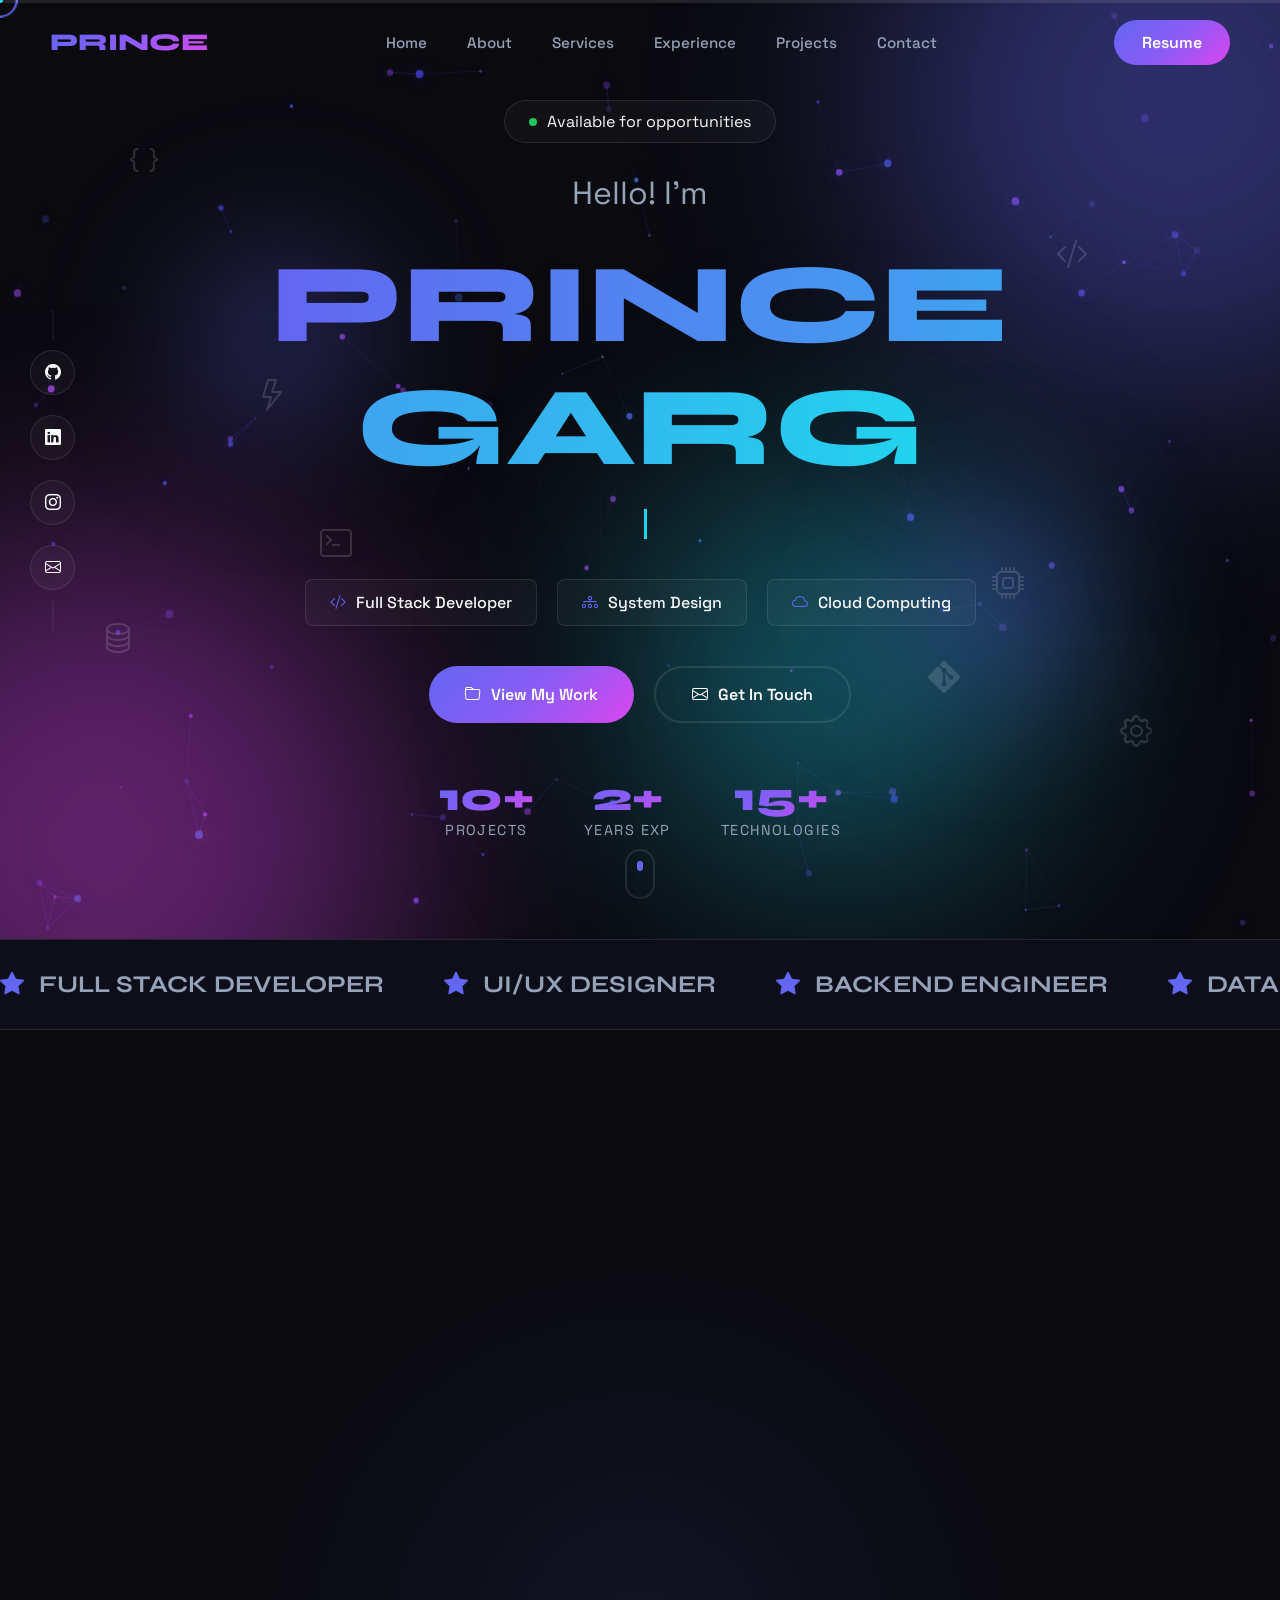
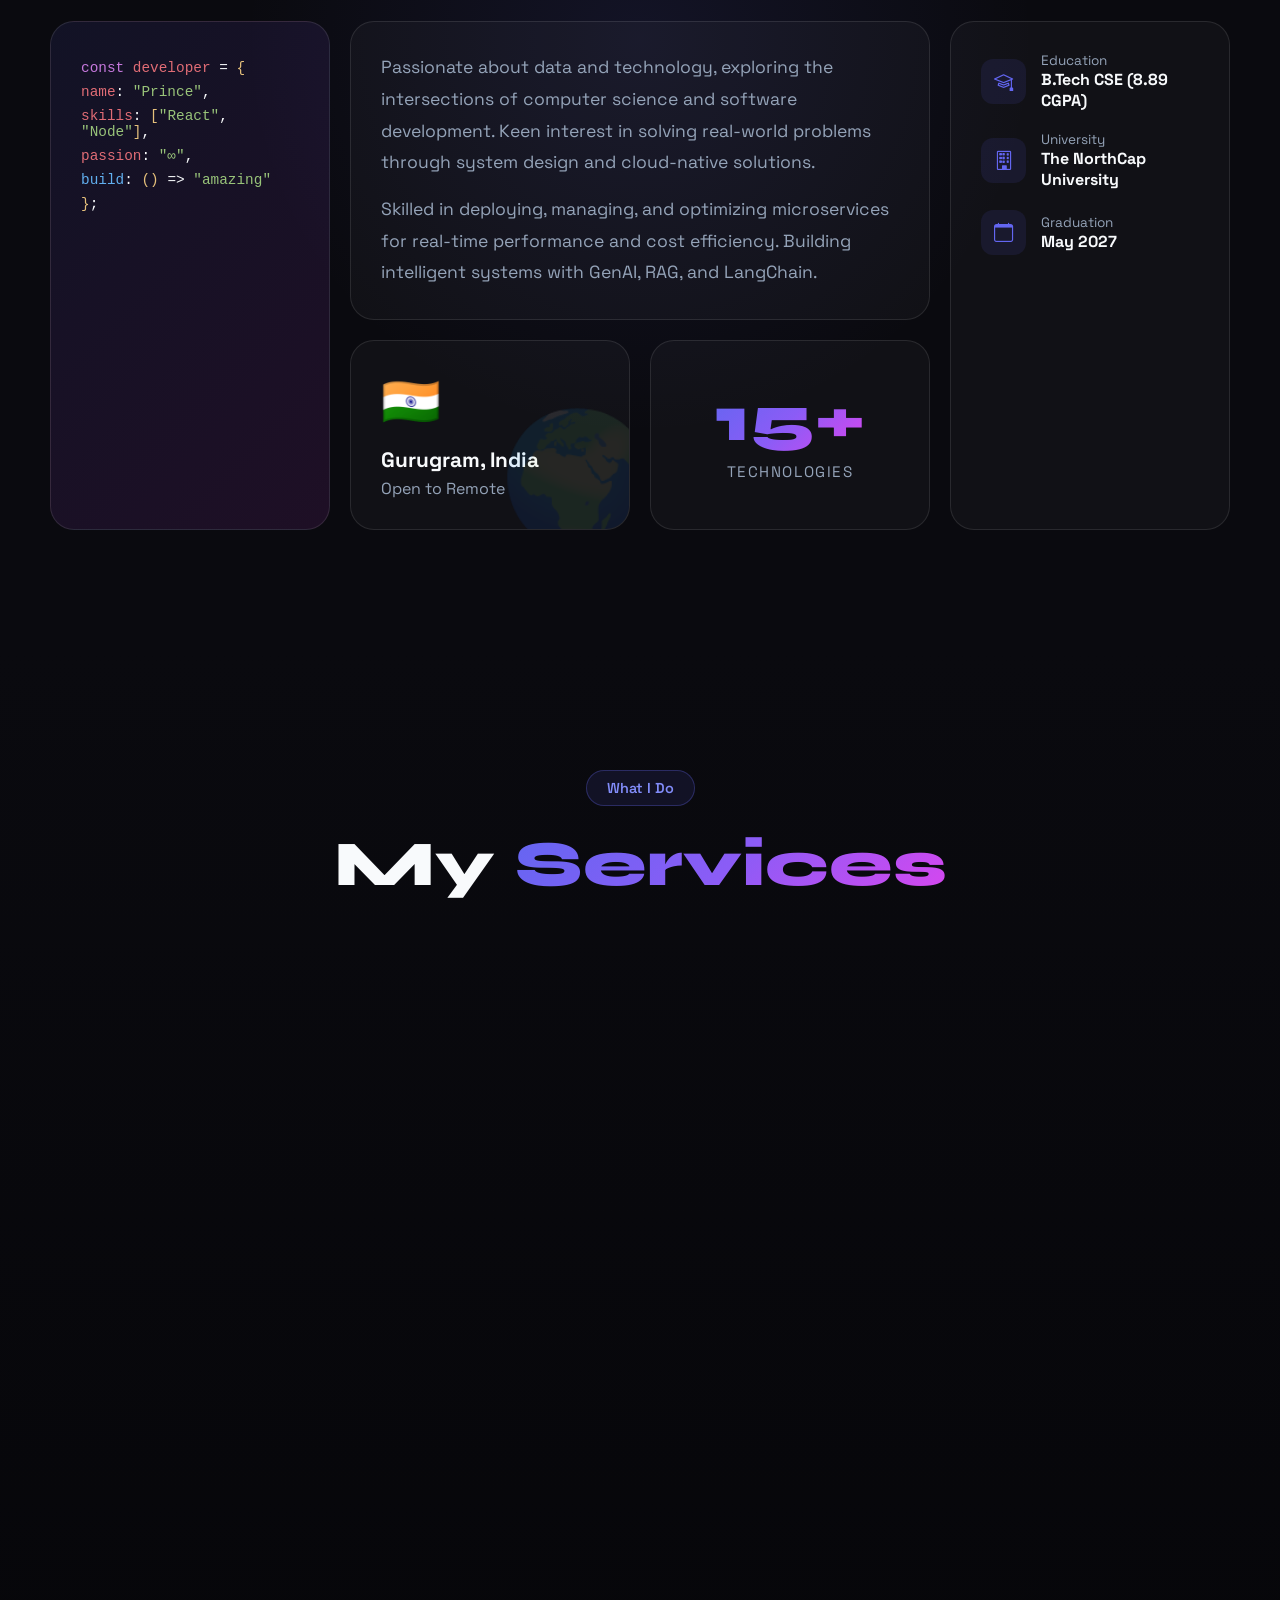
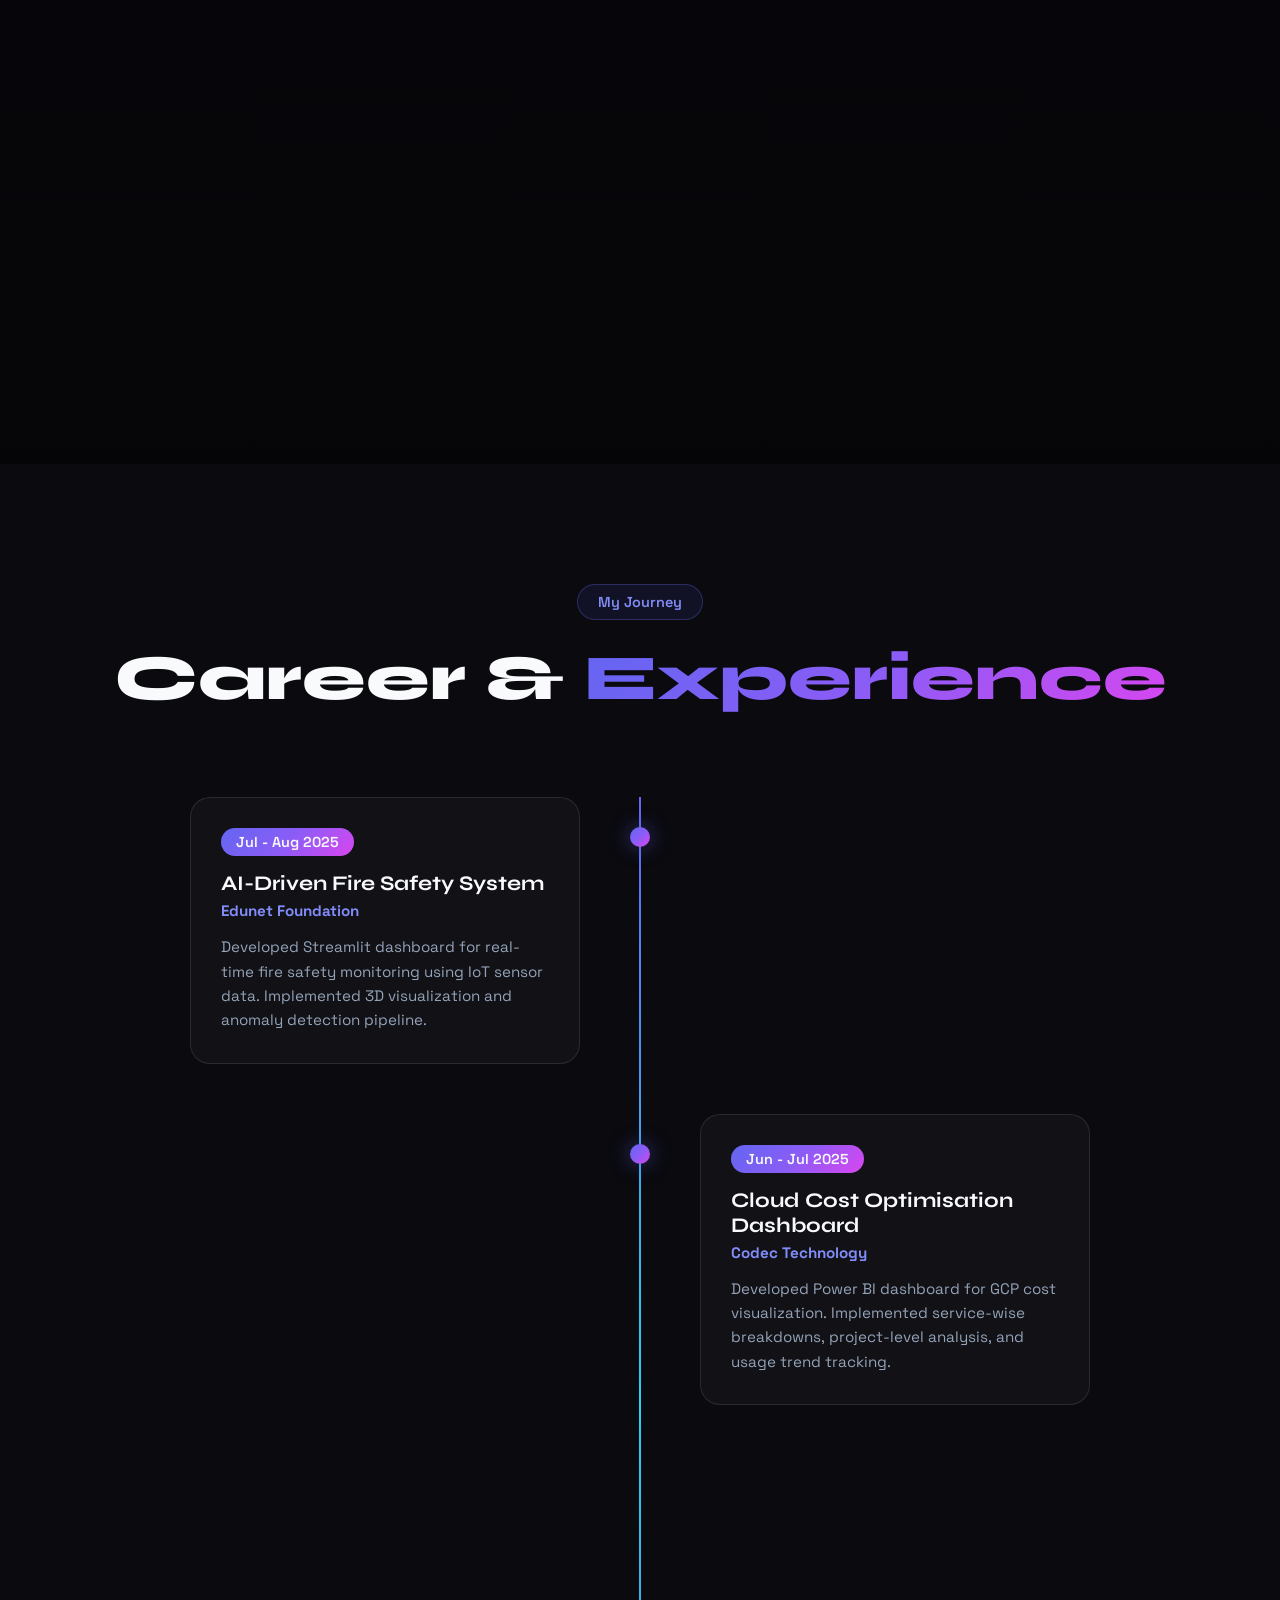
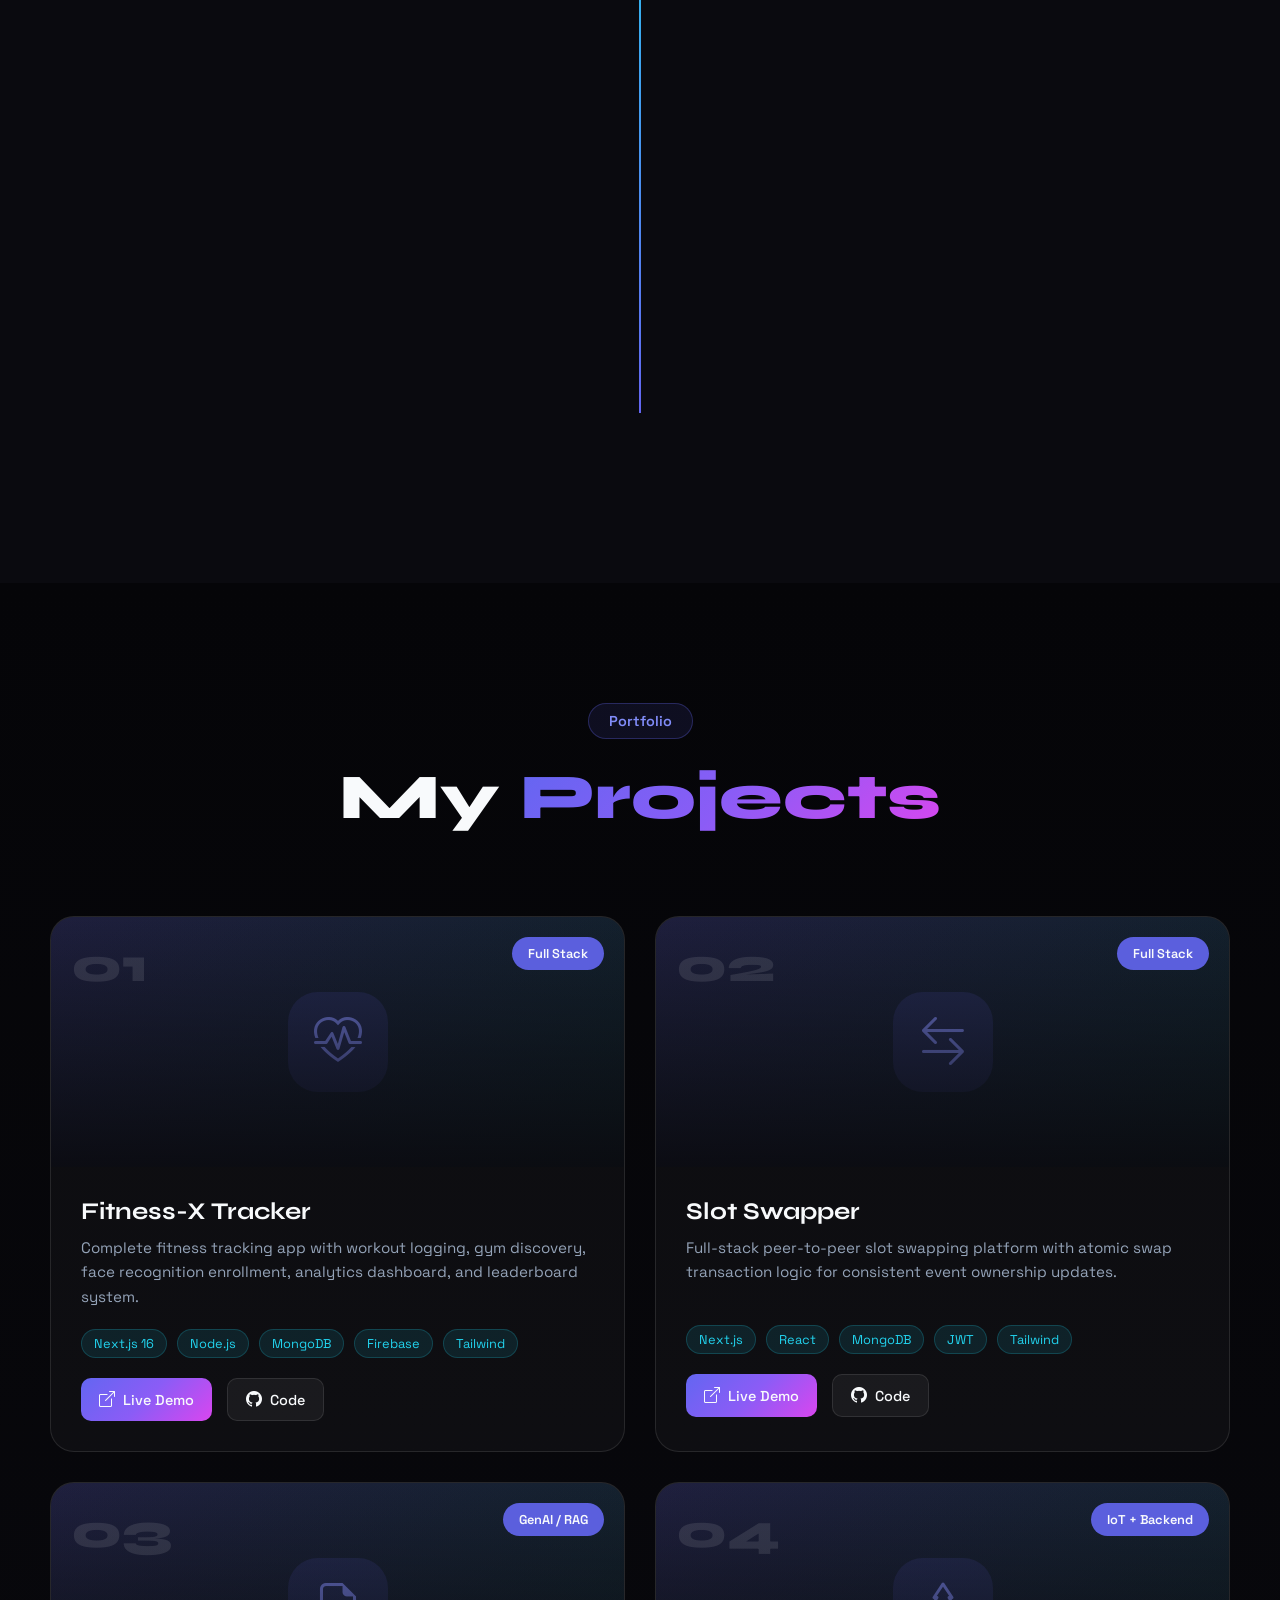
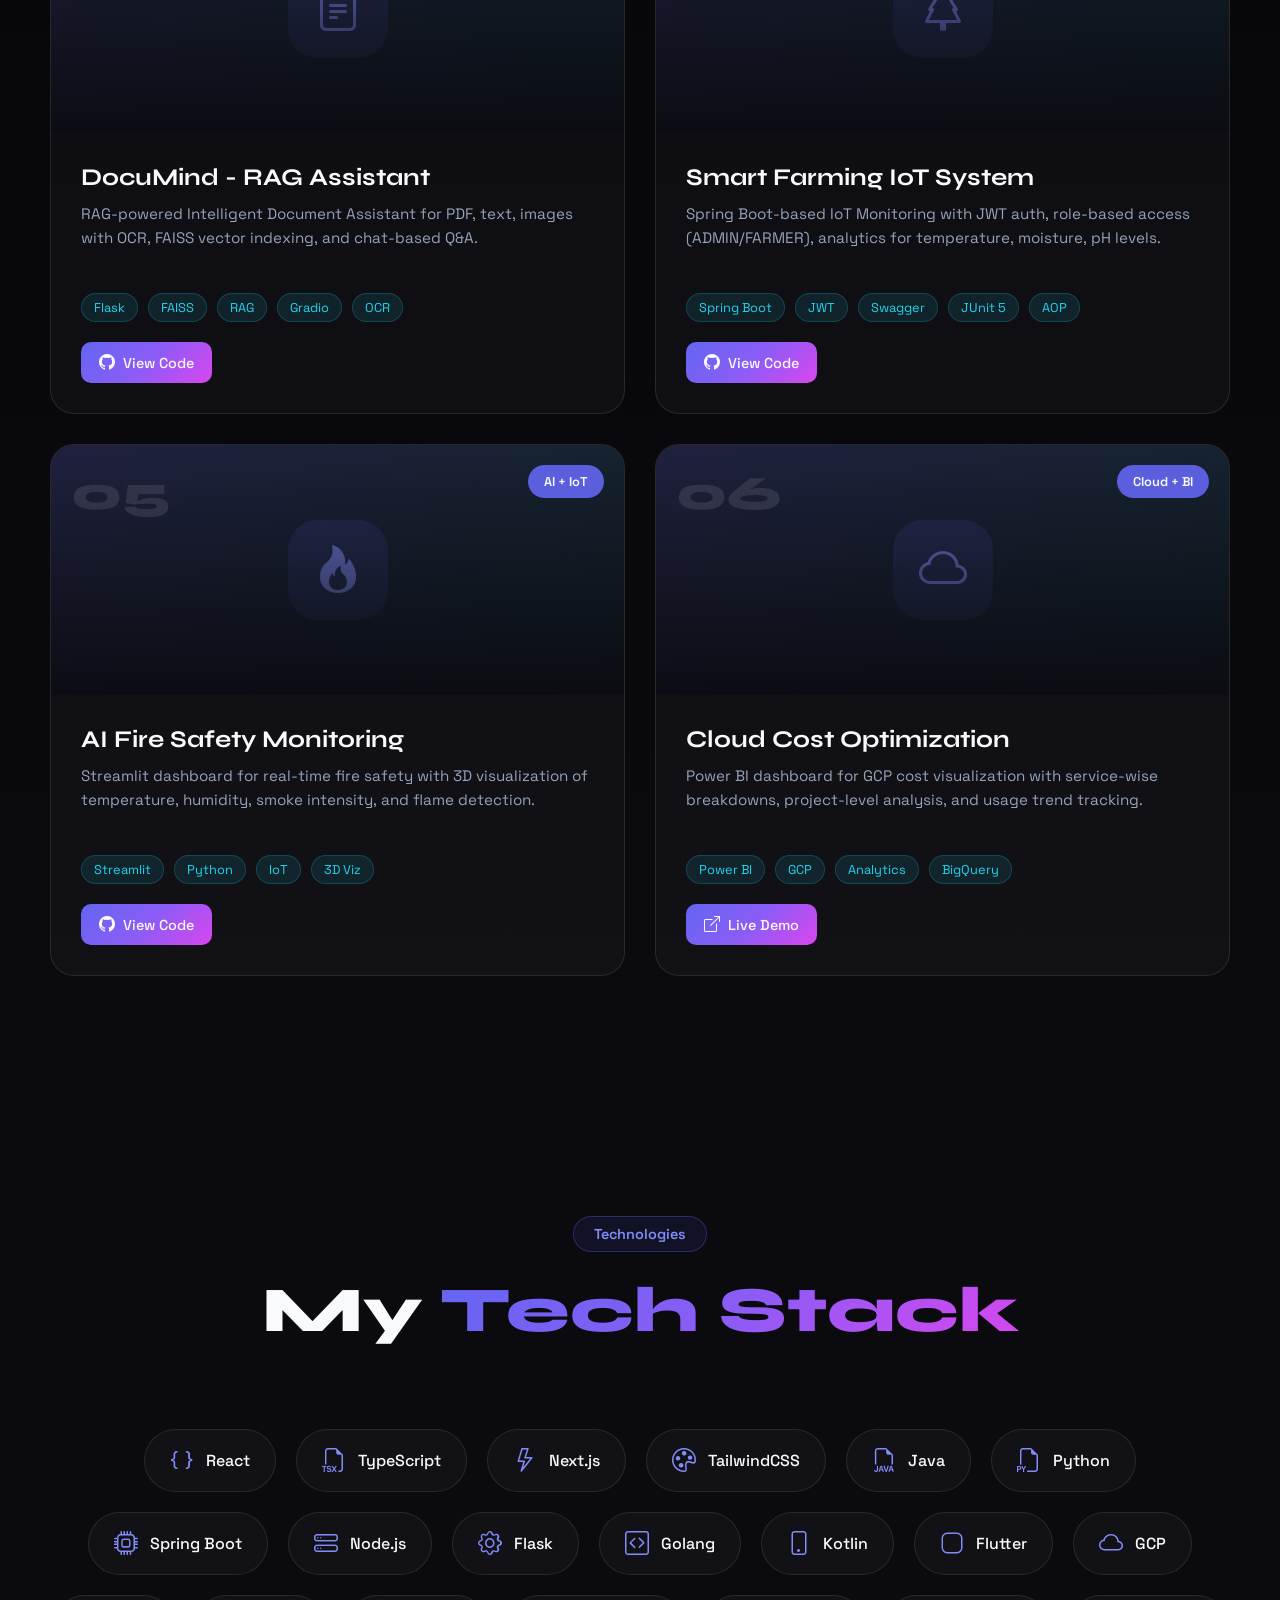
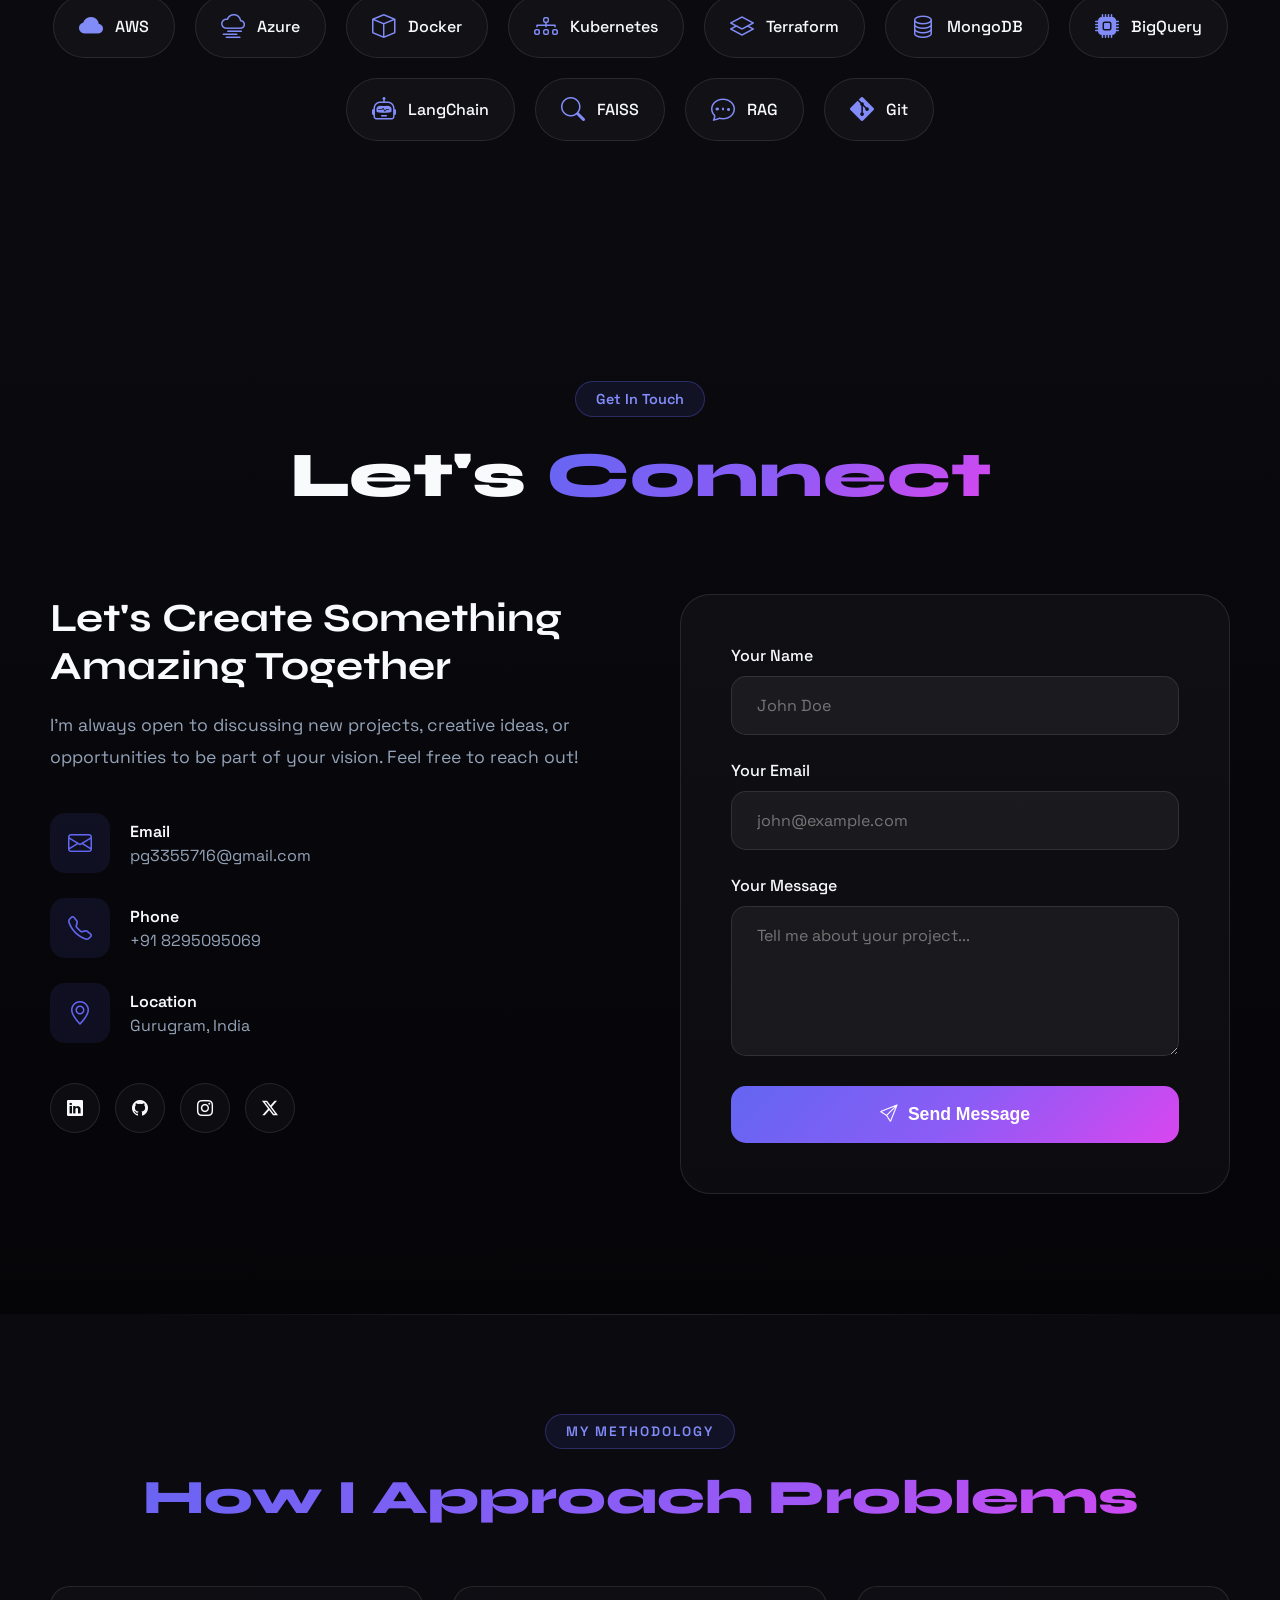
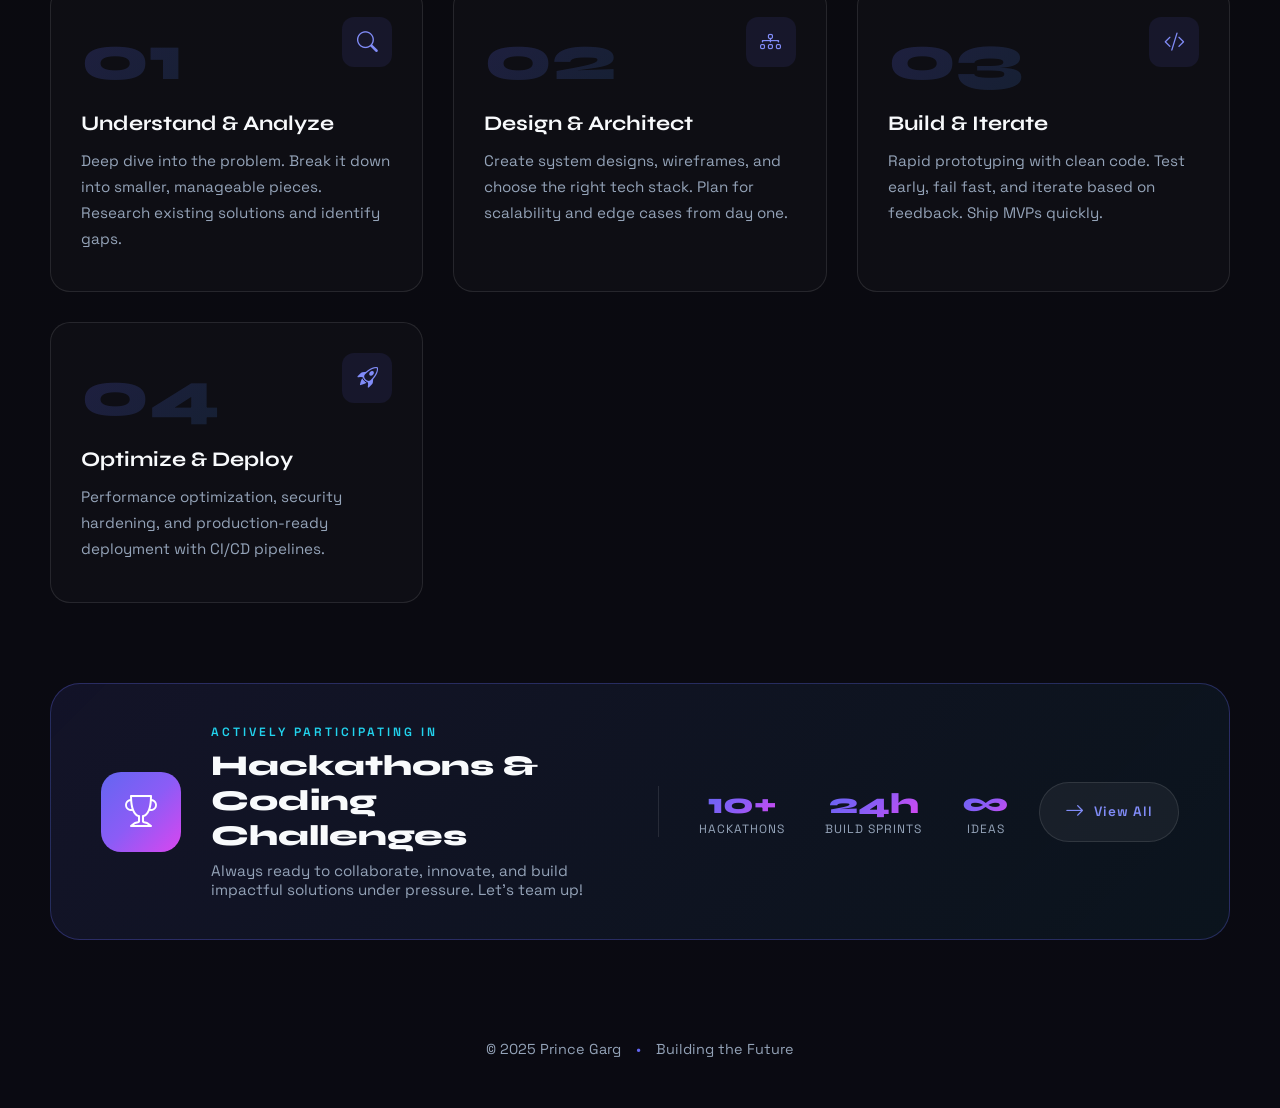
==== commit 5bd367a3: "Updated" ====
--- a/index.html
+++ b/index.html
@@ -5,7 +5,7 @@
   <meta charset="UTF-8">
   <meta name="viewport" content="width=device-width, initial-scale=1.0">
   <title>Prince Garg | Full Stack Developer</title>
-
+<meta name="google-adsense-account" content="ca-pub-3476834776553596">
   <!-- Google Fonts -->
   <link rel="preconnect" href="https://fonts.googleapis.com">
   <link rel="preconnect" href="https://fonts.gstatic.com" crossorigin>
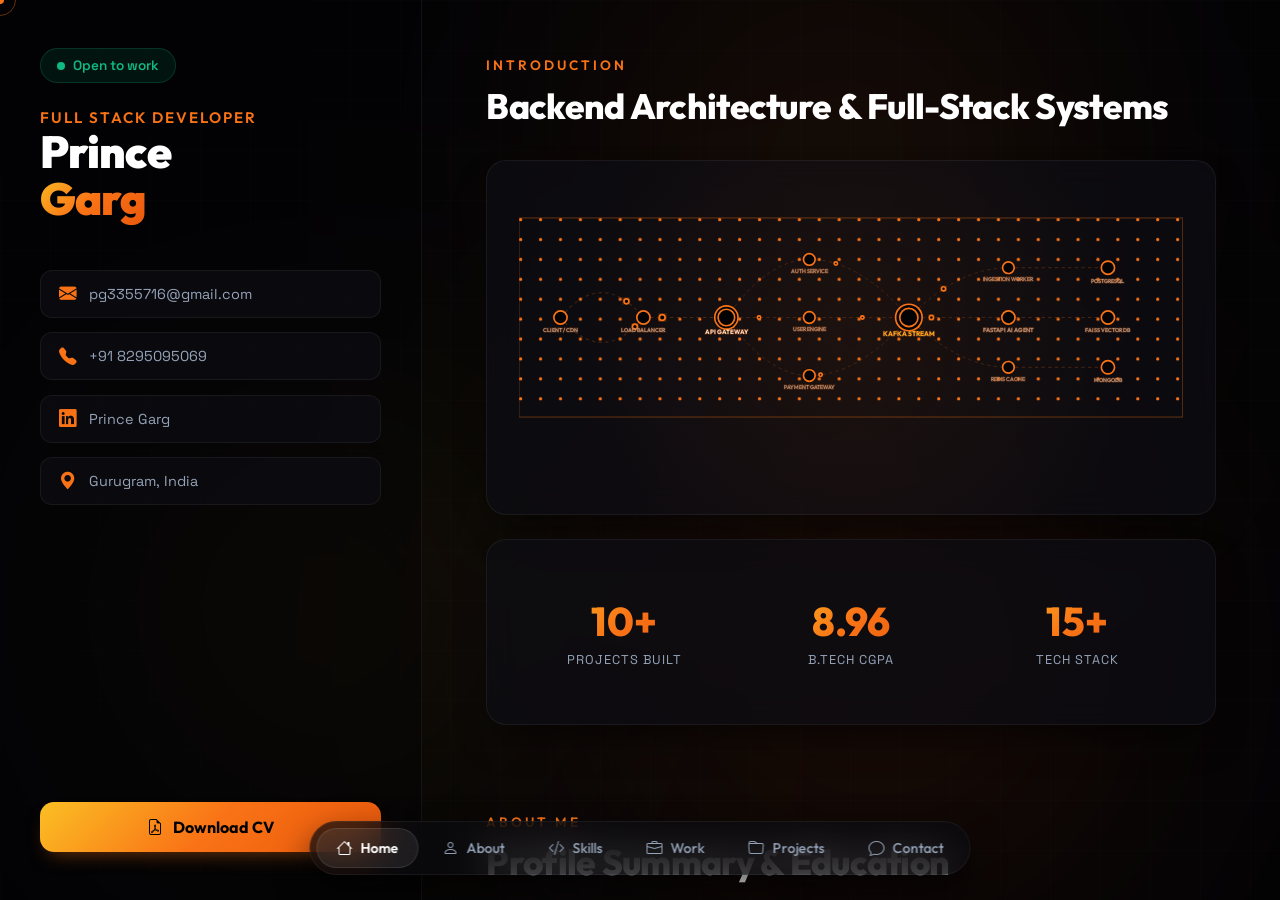
==== commit 29020723: "updated" ====
--- a/index.html
+++ b/index.html
@@ -1,4967 +1,1174 @@
 <!DOCTYPE html>
 <html lang="en">
-
 <head>
+  <!-- Google AdSense Account Verification -->
+  <meta name="google-adsense-account" content="ca-pub-3476834776553596">
+  <script async src="https://pagead2.googlesyndication.com/pagead/js/adsbygoogle.js?client=ca-pub-3476834776553596" crossorigin="anonymous"></script>
+
   <meta charset="UTF-8">
   <meta name="viewport" content="width=device-width, initial-scale=1.0">
-  <title>Prince Garg | Full Stack Developer</title>
-<meta name="google-adsense-account" content="ca-pub-3476834776553596">
-  <!-- Google Fonts -->
-  <link rel="preconnect" href="https://fonts.googleapis.com">
-  <link rel="preconnect" href="https://fonts.gstatic.com" crossorigin>
-  <link
-    href="https://fonts.googleapis.com/css2?family=Space+Grotesk:wght@300;400;500;600;700&family=Syne:wght@400;500;600;700;800&display=swap"
-    rel="stylesheet">
-
-  <!-- Bootstrap Icons -->
+  <title>Prince Garg | Full Stack Developer & System Architect</title>
+  
+  <!-- CSS Link -->
+  <link rel="stylesheet" href="css/index.css">
+  
+  <!-- Bootstrap Icons CDN -->
   <link href="https://cdn.jsdelivr.net/npm/bootstrap-icons@1.10.5/font/bootstrap-icons.css" rel="stylesheet">
-  <script async src="https://pagead2.googlesyndication.com/pagead/js/adsbygoogle.js?client=ca-pub-3476834776553596"
-    crossorigin="anonymous"></script>
-  <style>
-    :root {
-      --primary: #6366f1;
-      --primary-light: #818cf8;
-      --accent: #22d3ee;
-      --accent-2: #f43f5e;
-      --dark: #0a0a0f;
-      --darker: #050508;
-      --light: #f8fafc;
-      --gray: #94a3b8;
-      --card-bg: rgba(255, 255, 255, 0.03);
-      --border-color: rgba(255, 255, 255, 0.1);
-      --gradient-1: linear-gradient(135deg, #6366f1 0%, #8b5cf6 50%, #d946ef 100%);
-      --gradient-2: linear-gradient(135deg, #22d3ee 0%, #6366f1 100%);
-      --gradient-3: linear-gradient(135deg, #f43f5e 0%, #fb923c 100%);
-      --gradient-text: linear-gradient(90deg, #6366f1, #22d3ee, #d946ef, #6366f1);
-      --glow-primary: 0 0 40px rgba(99, 102, 241, 0.4);
-      --glow-accent: 0 0 40px rgba(34, 211, 238, 0.4);
-      --transition-smooth: cubic-bezier(0.16, 1, 0.3, 1);
-      --transition-bounce: cubic-bezier(0.34, 1.56, 0.64, 1);
-    }
-
-    * {
-      margin: 0;
-      padding: 0;
-      box-sizing: border-box;
-    }
-
-    html {
-      scroll-behavior: smooth;
-    }
-
-    body {
-      font-family: 'Space Grotesk', sans-serif;
-      background: var(--dark);
-      color: var(--light);
-      overflow-x: hidden;
-      cursor: default;
-      -webkit-font-smoothing: antialiased;
-      -moz-osx-font-smoothing: grayscale;
-    }
-
-    /* GPU Acceleration for smooth animations */
-    .preloader,
-    .cursor,
-    .cursor-dot,
-    .navbar,
-    .hero-gradient,
-    .hero-orb {
-      will-change: transform, opacity;
-      transform: translateZ(0);
-      backface-visibility: hidden;
-    }
-
-    /* Simplified Noise Texture - less performance impact */
-    body::before {
-      content: '';
-      position: fixed;
-      top: 0;
-      left: 0;
-      width: 100%;
-      height: 100%;
-      background: transparent;
-      opacity: 0.02;
-      pointer-events: none;
-      z-index: 9998;
-    }
-
-    /* Smooth Scroll Container */
-    .smooth-scroll-container {
-      will-change: transform;
-    }
-
-    /* Selection Style */
-    ::selection {
-      background: var(--primary);
-      color: white;
-    }
-
-    /* Custom Scrollbar */
-    ::-webkit-scrollbar {
-      width: 8px;
-    }
-
-    ::-webkit-scrollbar-track {
-      background: var(--darker);
-    }
-
-    ::-webkit-scrollbar-thumb {
-      background: var(--gradient-1);
-      border-radius: 10px;
-    }
-
-    ::-webkit-scrollbar-thumb:hover {
-      background: var(--primary-light);
-    }
-
-    /* Gradient Animation */
-    @keyframes gradient-shift {
-      0% {
-        background-position: 0% 50%;
-      }
-
-      50% {
-        background-position: 100% 50%;
-      }
-
-      100% {
-        background-position: 0% 50%;
-      }
-    }
-
-    /* Magnetic Button Base */
-    .magnetic-btn {
-      position: relative;
-      transition: transform 0.3s var(--transition-smooth);
-    }
-
-    /* Split Text Animation */
-    .split-text .char {
-      display: inline-block;
-      opacity: 0;
-      transform: translateY(100px) rotate(10deg);
-      animation: charReveal 0.8s var(--transition-smooth) forwards;
-    }
-
-    @keyframes charReveal {
-      to {
-        opacity: 1;
-        transform: translateY(0) rotate(0deg);
-      }
-    }
-
-    /* Hover Glow Effect */
-    .glow-hover {
-      position: relative;
-      transition: all 0.3s ease;
-    }
-
-    .glow-hover::before {
-      content: '';
-      position: absolute;
-      top: 50%;
-      left: 50%;
-      width: 100%;
-      height: 100%;
-      background: var(--gradient-1);
-      border-radius: inherit;
-      transform: translate(-50%, -50%) scale(0.9);
-      opacity: 0;
-      filter: blur(20px);
-      transition: all 0.4s ease;
-      z-index: -1;
-    }
-
-    .glow-hover:hover::before {
-      opacity: 0.5;
-      transform: translate(-50%, -50%) scale(1.1);
-    }
-
-    /* Text Gradient Animation */
-    .animated-gradient-text {
-      background: var(--gradient-text);
-      background-size: 300% 100%;
-      -webkit-background-clip: text;
-      -webkit-text-fill-color: transparent;
-      background-clip: text;
-      animation: gradient-shift 4s ease infinite;
-    }
-
-    /* Floating Animation */
-    @keyframes float {
-
-      0%,
-      100% {
-        transform: translateY(0) rotate(0deg);
-      }
-
-      50% {
-        transform: translateY(-20px) rotate(5deg);
-      }
-    }
-
-    /* Morph Animation */
-    @keyframes morph {
-
-      0%,
-      100% {
-        border-radius: 60% 40% 30% 70% / 60% 30% 70% 40%;
-      }
-
-      50% {
-        border-radius: 30% 60% 70% 40% / 50% 60% 30% 60%;
-      }
-    }
-
-    /* Scale In Animation */
-    @keyframes scaleIn {
-      from {
-        transform: scale(0);
-        opacity: 0;
-      }
-
-      to {
-        transform: scale(1);
-        opacity: 1;
-      }
-    }
-
-    /* Slide Up Animation */
-    @keyframes slideUp {
-      from {
-        transform: translateY(100px);
-        opacity: 0;
-      }
-
-      to {
-        transform: translateY(0);
-        opacity: 1;
-      }
-    }
-
-    /* Blur In Animation */
-    @keyframes blurIn {
-      from {
-        filter: blur(20px);
-        opacity: 0;
-      }
-
-      to {
-        filter: blur(0);
-        opacity: 1;
-      }
-    }
-
-    /* Rotate In Animation */
-    @keyframes rotateIn {
-      from {
-        transform: rotate(-180deg) scale(0);
-        opacity: 0;
-      }
-
-      to {
-        transform: rotate(0) scale(1);
-        opacity: 1;
-      }
-    }
-
-    /* Stagger Delay Helper */
-    [data-delay="1"] {
-      animation-delay: 0.1s !important;
-    }
-
-    [data-delay="2"] {
-      animation-delay: 0.2s !important;
-    }
-
-    [data-delay="3"] {
-      animation-delay: 0.3s !important;
-    }
-
-    [data-delay="4"] {
-      animation-delay: 0.4s !important;
-    }
-
-    [data-delay="5"] {
-      animation-delay: 0.5s !important;
-    }
-
-    [data-delay="6"] {
-      animation-delay: 0.6s !important;
-    }
-
-    [data-delay="7"] {
-      animation-delay: 0.7s !important;
-    }
-
-    [data-delay="8"] {
-      animation-delay: 0.8s !important;
-    }
-
-    /* ==================== PRELOADER ==================== */
-    .preloader {
-      position: fixed;
-      top: 0;
-      left: 0;
-      width: 100%;
-      height: 100%;
-      background: var(--darker);
-      display: flex;
-      flex-direction: column;
-      justify-content: center;
-      align-items: center;
-      z-index: 10000;
-      overflow: hidden;
-    }
-
-    .preloader.hidden {
-      animation: preloaderExit 0.6s cubic-bezier(0.77, 0, 0.175, 1) forwards;
-    }
-
-    @keyframes preloaderExit {
-      0% {
-        opacity: 1;
-        transform: scale(1);
-      }
-
-      100% {
-        opacity: 0;
-        transform: scale(1.1);
-        visibility: hidden;
-      }
-    }
-
-    .preloader-bg {
-      position: absolute;
-      width: 100%;
-      height: 100%;
-      overflow: hidden;
-    }
-
-    .preloader-gradient {
-      position: absolute;
-      width: 600px;
-      height: 600px;
-      border-radius: 50%;
-      filter: blur(120px);
-      opacity: 0.6;
-      animation: preloaderFloat 6s ease-in-out infinite;
-    }
-
-    .preloader-gradient.g1 {
-      background: linear-gradient(135deg, #6366f1 0%, #8b5cf6 100%);
-      top: -30%;
-      left: -20%;
-    }
-
-    .preloader-gradient.g2 {
-      background: linear-gradient(135deg, #d946ef 0%, #f43f5e 100%);
-      bottom: -30%;
-      right: -20%;
-      animation-delay: -3s;
-    }
-
-    .preloader-gradient.g3 {
-      background: linear-gradient(135deg, #22d3ee 0%, #06b6d4 100%);
-      top: 50%;
-      left: 50%;
-      transform: translate(-50%, -50%);
-      width: 400px;
-      height: 400px;
-      animation-delay: -1.5s;
-      opacity: 0.4;
-    }
-
-    @keyframes preloaderFloat {
-
-      0%,
-      100% {
-        transform: translate(0, 0) scale(1) rotate(0deg);
-      }
-
-      25% {
-        transform: translate(50px, -30px) scale(1.1) rotate(5deg);
-      }
-
-      50% {
-        transform: translate(30px, 50px) scale(1.2) rotate(-5deg);
-      }
-
-      75% {
-        transform: translate(-30px, 20px) scale(1.05) rotate(3deg);
-      }
-    }
-
-    /* Particle Grid */
-    .preloader-particles {
-      position: absolute;
-      width: 100%;
-      height: 100%;
-      background-image:
-        radial-gradient(circle at 2px 2px, rgba(99, 102, 241, 0.3) 1px, transparent 1px);
-      background-size: 50px 50px;
-      animation: particleMove 20s linear infinite;
-    }
-
-    @keyframes particleMove {
-      0% {
-        background-position: 0 0;
-      }
-
-      100% {
-        background-position: 50px 50px;
-      }
-    }
-
-    /* Floating Shapes */
-    .preloader-shape {
-      position: absolute;
-      border: 1px solid rgba(99, 102, 241, 0.3);
-      animation: shapeFloat 8s ease-in-out infinite;
-    }
-
-    .preloader-shape.shape1 {
-      width: 100px;
-      height: 100px;
-      top: 15%;
-      left: 10%;
-      border-radius: 30% 70% 70% 30% / 30% 30% 70% 70%;
-      animation-delay: 0s;
-    }
-
-    .preloader-shape.shape2 {
-      width: 60px;
-      height: 60px;
-      bottom: 20%;
-      left: 15%;
-      border-radius: 50%;
-      animation-delay: -2s;
-    }
-
-    .preloader-shape.shape3 {
-      width: 80px;
-      height: 80px;
-      top: 25%;
-      right: 15%;
-      transform: rotate(45deg);
-      animation-delay: -4s;
-    }
-
-    .preloader-shape.shape4 {
-      width: 120px;
-      height: 120px;
-      bottom: 15%;
-      right: 10%;
-      border-radius: 63% 37% 54% 46% / 55% 48% 52% 45%;
-      animation-delay: -6s;
-    }
-
-    @keyframes shapeFloat {
-
-      0%,
-      100% {
-        transform: translateY(0) rotate(0deg);
-        opacity: 0.3;
-      }
-
-      50% {
-        transform: translateY(-20px) rotate(180deg);
-        opacity: 0.6;
-      }
-    }
-
-    .preloader-content {
-      position: relative;
-      z-index: 1;
-      text-align: center;
-      perspective: 1000px;
-    }
-
-    .preloader-logo {
-      font-family: 'Syne', sans-serif;
-      font-size: clamp(4rem, 15vw, 12rem);
-      font-weight: 800;
-      background: var(--gradient-text);
-      background-size: 400% 100%;
-      -webkit-background-clip: text;
-      -webkit-text-fill-color: transparent;
-      background-clip: text;
-      animation: gradient-shift 4s ease infinite, logoReveal 1.5s cubic-bezier(0.16, 1, 0.3, 1) forwards, logo3D 6s ease-in-out infinite 1.5s;
-      letter-spacing: -0.02em;
-      line-height: 1;
-      text-shadow: 0 0 80px rgba(99, 102, 241, 0.5);
-    }
-
-    @keyframes logoReveal {
-      0% {
-        opacity: 0;
-        transform: translateY(100px) rotateX(45deg) scale(0.8);
-        filter: blur(10px);
-      }
-
-      100% {
-        opacity: 1;
-        transform: translateY(0) rotateX(0deg) scale(1);
-        filter: blur(0);
-      }
-    }
-
-    @keyframes logo3D {
-
-      0%,
-      100% {
-        transform: rotateY(0deg) rotateX(0deg);
-      }
-
-      25% {
-        transform: rotateY(5deg) rotateX(2deg);
-      }
-
-      75% {
-        transform: rotateY(-5deg) rotateX(-2deg);
-      }
-    }
-
-    .preloader-subtitle {
-      font-size: 1.3rem;
-      color: var(--gray);
-      letter-spacing: 0.5em;
-      text-transform: uppercase;
-      margin-top: 25px;
-      animation: subtitleReveal 1.2s cubic-bezier(0.16, 1, 0.3, 1) 0.5s forwards;
-      opacity: 0;
-    }
-
-    @keyframes subtitleReveal {
-      0% {
-        opacity: 0;
-        transform: translateY(30px);
-        letter-spacing: 1em;
-      }
-
-      100% {
-        opacity: 1;
-        transform: translateY(0);
-        letter-spacing: 0.5em;
-      }
-    }
-
-    /* Glitch Effect */
-    .preloader-logo::before,
-    .preloader-logo::after {
-      content: 'PRINCE';
-      position: absolute;
-      top: 0;
-      left: 0;
-      width: 100%;
-      height: 100%;
-      background: var(--gradient-text);
-      background-size: 400% 100%;
-      -webkit-background-clip: text;
-      -webkit-text-fill-color: transparent;
-      background-clip: text;
-    }
-
-    .preloader-logo::before {
-      animation: glitch-1 3s infinite linear alternate-reverse;
-    }
-
-    .preloader-logo::after {
-      animation: glitch-2 3s infinite linear alternate-reverse;
-    }
-
-    @keyframes glitch-1 {
-
-      0%,
-      80%,
-      100% {
-        clip-path: inset(0 0 0 0);
-        transform: translate(0);
-      }
-
-      85% {
-        clip-path: inset(20% 0 60% 0);
-        transform: translate(-3px, 2px);
-      }
-
-      90% {
-        clip-path: inset(50% 0 30% 0);
-        transform: translate(3px, -2px);
-      }
-
-      95% {
-        clip-path: inset(70% 0 10% 0);
-        transform: translate(-2px, 1px);
-      }
-    }
-
-    @keyframes glitch-2 {
-
-      0%,
-      80%,
-      100% {
-        clip-path: inset(0 0 0 0);
-        transform: translate(0);
-      }
-
-      82% {
-        clip-path: inset(30% 0 50% 0);
-        transform: translate(2px, -2px);
-      }
-
-      88% {
-        clip-path: inset(10% 0 70% 0);
-        transform: translate(-3px, 2px);
-      }
-
-      94% {
-        clip-path: inset(60% 0 20% 0);
-        transform: translate(2px, -1px);
-      }
-    }
-
-    .preloader-counter {
-      position: absolute;
-      bottom: 80px;
-      left: 50%;
-      transform: translateX(-50%);
-      display: flex;
-      flex-direction: column;
-      align-items: center;
-      gap: 20px;
-    }
-
-    .preloader-percent {
-      font-family: 'Syne', sans-serif;
-      font-size: 3rem;
-      font-weight: 800;
-      background: var(--gradient-1);
-      -webkit-background-clip: text;
-      -webkit-text-fill-color: transparent;
-      background-clip: text;
-    }
-
-    .preloader-text {
-      font-size: 0.9rem;
-      color: var(--gray);
-      letter-spacing: 0.3em;
-      text-transform: uppercase;
-      animation: pulse 2s ease-in-out infinite;
-    }
-
-    @keyframes pulse {
-
-      0%,
-      100% {
-        opacity: 0.5;
-      }
-
-      50% {
-        opacity: 1;
-      }
-    }
-
-    .preloader-bar {
-      width: 300px;
-      height: 3px;
-      background: rgba(255, 255, 255, 0.1);
-      border-radius: 10px;
-      overflow: hidden;
-      position: relative;
-    }
-
-    .preloader-progress {
-      height: 100%;
-      background: var(--gradient-1);
-      width: 0%;
-      border-radius: 10px;
-      position: relative;
-      transition: width 0.1s ease;
-    }
-
-    .preloader-progress::after {
-      content: '';
-      position: absolute;
-      top: 0;
-      right: 0;
-      width: 20px;
-      height: 100%;
-      background: white;
-      filter: blur(10px);
-      animation: progressGlow 0.5s ease-in-out infinite;
-    }
-
-    @keyframes progressGlow {
-
-      0%,
-      100% {
-        opacity: 0.5;
-      }
-
-      50% {
-        opacity: 1;
-      }
-    }
-
-    .preloader-line {
-      position: absolute;
-      background: var(--gradient-1);
-      animation: lineDraw 3s ease forwards;
-    }
-
-    .preloader-line.top {
-      top: 0;
-      left: 0;
-      width: 0;
-      height: 3px;
-    }
-
-    .preloader-line.right {
-      top: 0;
-      right: 0;
-      width: 3px;
-      height: 0;
-      animation-delay: 0.5s;
-    }
-
-    .preloader-line.bottom {
-      bottom: 0;
-      right: 0;
-      width: 0;
-      height: 3px;
-      animation-delay: 1s;
-    }
-
-    .preloader-line.left {
-      bottom: 0;
-      left: 0;
-      width: 3px;
-      height: 0;
-      animation-delay: 1.5s;
-    }
-
-    @keyframes lineDraw {
-      0% {
-        width: 0;
-        height: 0;
-      }
-
-      100% {
-        width: 100%;
-        height: 100%;
-      }
-    }
-
-    .preloader-line.top,
-    .preloader-line.bottom {
-      animation-name: lineDrawHorizontal;
-    }
-
-    .preloader-line.left,
-    .preloader-line.right {
-      animation-name: lineDrawVertical;
-    }
-
-    @keyframes lineDrawHorizontal {
-      0% {
-        width: 0;
-      }
-
-      100% {
-        width: 100%;
-      }
-    }
-
-    @keyframes lineDrawVertical {
-      0% {
-        height: 0;
-      }
-
-      100% {
-        height: 100%;
-      }
-    }
-
-    /* ==================== ADVANCED CURSOR ==================== */
-    .cursor {
-      width: 35px;
-      height: 35px;
-      border: 2px solid var(--primary);
-      border-radius: 50%;
-      position: fixed;
-      pointer-events: none;
-      z-index: 9999;
-      transition: width 0.2s ease, height 0.2s ease, background 0.2s ease, border-color 0.2s ease;
-      transform: translate(-50%, -50%);
-      will-change: transform;
-    }
-
-    .cursor.hover {
-      width: 60px;
-      height: 60px;
-      background: rgba(99, 102, 241, 0.1);
-      border-color: var(--accent);
-    }
-
-    .cursor.click {
-      transform: translate(-50%, -50%) scale(0.9);
-    }
-
-    .cursor-dot {
-      width: 6px;
-      height: 6px;
-      background: var(--accent);
-      border-radius: 50%;
-      position: fixed;
-      pointer-events: none;
-      z-index: 9999;
-      transform: translate(-50%, -50%);
-      will-change: transform;
-    }
-
-    /* ==================== NAVBAR ==================== */
-    .navbar {
-      position: fixed;
-      top: 0;
-      left: 0;
-      width: 100%;
-      padding: 20px 50px;
-      display: flex;
-      justify-content: space-between;
-      align-items: center;
-      z-index: 1000;
-      background: transparent;
-      transition: all 0.4s ease;
-    }
-
-    .navbar.scrolled {
-      background: rgba(10, 10, 15, 0.9);
-      backdrop-filter: blur(20px);
-      padding: 15px 50px;
-      box-shadow: 0 10px 40px rgba(0, 0, 0, 0.3);
-    }
-
-    .nav-logo {
-      font-family: 'Syne', sans-serif;
-      font-size: 1.5rem;
-      font-weight: 800;
-      text-decoration: none;
-      background: var(--gradient-1);
-      -webkit-background-clip: text;
-      -webkit-text-fill-color: transparent;
-      background-clip: text;
-    }
-
-    .nav-links {
-      display: flex;
-      gap: 40px;
-      list-style: none;
-    }
-
-    .nav-links a {
-      color: var(--gray);
-      text-decoration: none;
-      font-weight: 500;
-      font-size: 0.95rem;
-      position: relative;
-      transition: color 0.3s ease;
-    }
-
-    .nav-links a::after {
-      content: '';
-      position: absolute;
-      bottom: -5px;
-      left: 0;
-      width: 0;
-      height: 2px;
-      background: var(--gradient-1);
-      transition: width 0.3s ease;
-    }
-
-    .nav-links a:hover {
-      color: var(--light);
-    }
-
-    .nav-links a:hover::after {
-      width: 100%;
-    }
-
-    .nav-cta {
-      padding: 12px 28px;
-      background: var(--gradient-1);
-      border: none;
-      border-radius: 30px;
-      color: white;
-      font-weight: 600;
-      cursor: pointer;
-      text-decoration: none;
-      transition: transform 0.3s ease, box-shadow 0.3s ease;
-    }
-
-    .nav-cta:hover {
-      transform: translateY(-3px);
-      box-shadow: 0 10px 30px rgba(99, 102, 241, 0.4);
-    }
-
-    .menu-toggle {
-      display: none;
-      flex-direction: column;
-      gap: 5px;
-      cursor: pointer;
-      z-index: 1001;
-    }
-
-    .menu-toggle span {
-      width: 25px;
-      height: 2px;
-      background: var(--light);
-      transition: all 0.3s ease;
-    }
-
-    /* ==================== HERO SECTION ==================== */
-    .hero {
-      min-height: 100vh;
-      display: flex;
-      align-items: center;
-      justify-content: center;
-      position: relative;
-      overflow: hidden;
-      padding: 100px 50px;
-    }
-
-    .hero-bg {
-      position: absolute;
-      top: 0;
-      left: 0;
-      width: 100%;
-      height: 100%;
-      z-index: 0;
-    }
-
-    .hero-gradient {
-      position: absolute;
-      width: 600px;
-      height: 600px;
-      border-radius: 50%;
-      filter: blur(120px);
-      opacity: 0.4;
-      animation: float 8s ease-in-out infinite;
-    }
-
-    .gradient-1 {
-      background: #6366f1;
-      top: -200px;
-      right: -200px;
-    }
-
-    .gradient-2 {
-      background: #d946ef;
-      bottom: -200px;
-      left: -200px;
-      animation-delay: -4s;
-    }
-
-    .gradient-3 {
-      background: #22d3ee;
-      top: 50%;
-      left: 50%;
-      transform: translate(-50%, -50%);
-      width: 400px;
-      height: 400px;
-      animation-delay: -2s;
-    }
-
-    @keyframes float {
-
-      0%,
-      100% {
-        transform: translate(0, 0) scale(1);
-      }
-
-      25% {
-        transform: translate(30px, -30px) scale(1.1);
-      }
-
-      50% {
-        transform: translate(-20px, 20px) scale(0.95);
-      }
-
-      75% {
-        transform: translate(20px, 30px) scale(1.05);
-      }
-    }
-
-    .hero-content {
-      position: relative;
-      z-index: 1;
-      text-align: center;
-      max-width: 1000px;
-    }
-
-    .hero-badge {
-      display: inline-flex;
-      align-items: center;
-      gap: 10px;
-      padding: 10px 24px;
-      background: var(--card-bg);
-      border: 1px solid var(--border-color);
-      border-radius: 50px;
-      margin-bottom: 30px;
-      animation: fadeInDown 1s ease forwards;
-      opacity: 0;
-    }
-
-    .hero-badge-dot {
-      width: 8px;
-      height: 8px;
-      background: #22c55e;
-      border-radius: 50%;
-      animation: blink 1.5s ease-in-out infinite;
-    }
-
-    @keyframes blink {
-
-      0%,
-      100% {
-        opacity: 1;
-      }
-
-      50% {
-        opacity: 0.3;
-      }
-    }
-
-    .hero-title {
-      font-family: 'Syne', sans-serif;
-      font-size: clamp(3rem, 10vw, 7rem);
-      font-weight: 800;
-      line-height: 1.1;
-      margin-bottom: 10px;
-      animation: fadeInUp 1s ease 0.2s forwards;
-      opacity: 0;
-    }
-
-    .hero-title-gradient {
-      background: var(--gradient-text);
-      background-size: 300% 100%;
-      -webkit-background-clip: text;
-      -webkit-text-fill-color: transparent;
-      background-clip: text;
-      animation: gradient-shift 5s ease infinite;
-    }
-
-    @keyframes gradient-shift {
-
-      0%,
-      100% {
-        background-position: 0% 50%;
-      }
-
-      50% {
-        background-position: 100% 50%;
-      }
-    }
-
-    .hero-subtitle {
-      font-size: clamp(1.2rem, 3vw, 2rem);
-      color: var(--gray);
-      margin-bottom: 30px;
-      animation: fadeInUp 1s ease 0.4s forwards;
-      opacity: 0;
-    }
-
-    .hero-roles {
-      display: flex;
-      justify-content: center;
-      gap: 20px;
-      flex-wrap: wrap;
-      margin-bottom: 40px;
-      animation: fadeInUp 1s ease 0.6s forwards;
-      opacity: 0;
-    }
-
-    .hero-role {
-      padding: 12px 24px;
-      background: var(--card-bg);
-      border: 1px solid var(--border-color);
-      border-radius: 8px;
-      font-weight: 500;
-      display: flex;
-      align-items: center;
-      gap: 10px;
-      transition: all 0.3s ease;
-    }
-
-    .hero-role:hover {
-      border-color: var(--primary);
-      transform: translateY(-3px);
-      box-shadow: 0 10px 30px rgba(99, 102, 241, 0.2);
-    }
-
-    .hero-role i {
-      color: var(--primary);
-    }
-
-    .hero-buttons {
-      display: flex;
-      justify-content: center;
-      gap: 20px;
-      flex-wrap: wrap;
-      animation: fadeInUp 1s ease 0.8s forwards;
-      opacity: 0;
-    }
-
-    .btn-primary {
-      padding: 16px 36px;
-      background: var(--gradient-1);
-      border: none;
-      border-radius: 50px;
-      color: white;
-      font-weight: 600;
-      font-size: 1rem;
-      cursor: pointer;
-      text-decoration: none;
-      display: inline-flex;
-      align-items: center;
-      gap: 10px;
-      transition: all 0.3s ease;
-    }
-
-    .btn-primary:hover {
-      transform: translateY(-3px);
-      box-shadow: 0 15px 40px rgba(99, 102, 241, 0.4);
-    }
-
-    .btn-secondary {
-      padding: 16px 36px;
-      background: transparent;
-      border: 2px solid var(--border-color);
-      border-radius: 50px;
-      color: white;
-      font-weight: 600;
-      font-size: 1rem;
-      cursor: pointer;
-      text-decoration: none;
-      display: inline-flex;
-      align-items: center;
-      gap: 10px;
-      transition: all 0.3s ease;
-    }
-
-    .btn-secondary:hover {
-      border-color: var(--primary);
-      background: rgba(99, 102, 241, 0.1);
-      transform: translateY(-3px);
-    }
-
-    .hero-scroll {
-      position: absolute;
-      bottom: 40px;
-      left: 50%;
-      transform: translateX(-50%);
-      animation: bounce 2s ease-in-out infinite;
-    }
-
-    .hero-scroll-icon {
-      width: 30px;
-      height: 50px;
-      border: 2px solid var(--border-color);
-      border-radius: 20px;
-      display: flex;
-      justify-content: center;
-      padding-top: 10px;
-    }
-
-    .hero-scroll-dot {
-      width: 6px;
-      height: 10px;
-      background: var(--primary);
-      border-radius: 3px;
-      animation: scroll-dot 2s ease-in-out infinite;
-    }
-
-    @keyframes scroll-dot {
-
-      0%,
-      100% {
-        transform: translateY(0);
-        opacity: 1;
-      }
-
-      50% {
-        transform: translateY(15px);
-        opacity: 0.3;
-      }
-    }
-
-    @keyframes bounce {
-
-      0%,
-      100% {
-        transform: translateX(-50%) translateY(0);
-      }
-
-      50% {
-        transform: translateX(-50%) translateY(-10px);
-      }
-    }
-
-    @keyframes fadeInUp {
-      from {
-        opacity: 0;
-        transform: translateY(30px);
-      }
-
-      to {
-        opacity: 1;
-        transform: translateY(0);
-      }
-    }
-
-    @keyframes fadeInDown {
-      from {
-        opacity: 0;
-        transform: translateY(-30px);
-      }
-
-      to {
-        opacity: 1;
-        transform: translateY(0);
-      }
-    }
-
-    /* ==================== PARTICLE CANVAS ==================== */
-    #particles-canvas {
-      position: absolute;
-      top: 0;
-      left: 0;
-      width: 100%;
-      height: 100%;
-      pointer-events: none;
-      z-index: 0;
-    }
-
-    /* ==================== TYPING EFFECT ==================== */
-    .typing-wrapper {
-      display: flex;
-      justify-content: center;
-      align-items: center;
-      gap: 10px;
-      min-height: 50px;
-      margin-bottom: 30px;
-    }
-
-    .typing-text {
-      font-size: clamp(1.2rem, 3vw, 2rem);
-      color: var(--accent);
-      font-weight: 600;
-    }
-
-    .typing-cursor {
-      width: 3px;
-      height: 30px;
-      background: var(--accent);
-      animation: cursorBlink 0.8s ease infinite;
-    }
-
-    @keyframes cursorBlink {
-
-      0%,
-      100% {
-        opacity: 1;
-      }
-
-      50% {
-        opacity: 0;
-      }
-    }
-
-    /* ==================== 3D TILT CARDS ==================== */
-    .hero-role {
-      padding: 12px 24px;
-      background: var(--card-bg);
-      border: 1px solid var(--border-color);
-      border-radius: 8px;
-      font-weight: 500;
-      display: flex;
-      align-items: center;
-      gap: 10px;
-      transition: all 0.3s ease;
-      transform-style: preserve-3d;
-      perspective: 1000px;
-    }
-
-    .hero-role:hover {
-      border-color: var(--primary);
-      transform: translateY(-5px) rotateX(5deg) rotateY(-5deg);
-      box-shadow:
-        0 20px 40px rgba(99, 102, 241, 0.3),
-        0 0 0 1px rgba(99, 102, 241, 0.2),
-        inset 0 0 20px rgba(99, 102, 241, 0.1);
-    }
-
-    /* ==================== FLOATING ICONS ==================== */
-    .hero-floating-icons {
-      position: absolute;
-      width: 100%;
-      height: 100%;
-      top: 0;
-      left: 0;
-      pointer-events: none;
-      z-index: 0;
-    }
-
-    .floating-icon {
-      position: absolute;
-      font-size: 2rem;
-      opacity: 0.15;
-      animation: floatIcon 10s ease-in-out infinite;
-    }
-
-    .floating-icon:nth-child(1) {
-      top: 15%;
-      left: 10%;
-      animation-delay: 0s;
-    }
-
-    .floating-icon:nth-child(2) {
-      top: 25%;
-      right: 15%;
-      animation-delay: -2s;
-    }
-
-    .floating-icon:nth-child(3) {
-      bottom: 30%;
-      left: 8%;
-      animation-delay: -4s;
-    }
-
-    .floating-icon:nth-child(4) {
-      bottom: 20%;
-      right: 10%;
-      animation-delay: -6s;
-    }
-
-    .floating-icon:nth-child(5) {
-      top: 40%;
-      left: 20%;
-      animation-delay: -8s;
-    }
-
-    .floating-icon:nth-child(6) {
-      top: 60%;
-      right: 20%;
-      animation-delay: -3s;
-    }
-
-    .floating-icon:nth-child(7) {
-      bottom: 40%;
-      left: 25%;
-      animation-delay: -5s;
-    }
-
-    .floating-icon:nth-child(8) {
-      top: 70%;
-      right: 25%;
-      animation-delay: -7s;
-    }
-
-    @keyframes floatIcon {
-
-      0%,
-      100% {
-        transform: translate(0, 0) rotate(0deg);
-      }
-
-      25% {
-        transform: translate(20px, -20px) rotate(10deg);
-      }
-
-      50% {
-        transform: translate(-10px, 20px) rotate(-5deg);
-      }
-
-      75% {
-        transform: translate(15px, 10px) rotate(5deg);
-      }
-    }
-
-    /* ==================== GLOWING ORB ==================== */
-    .hero-orb {
-      position: absolute;
-      width: 300px;
-      height: 300px;
-      border-radius: 50%;
-      background: radial-gradient(circle, rgba(99, 102, 241, 0.4) 0%, transparent 70%);
-      filter: blur(60px);
-      animation: orbPulse 4s ease-in-out infinite;
-      pointer-events: none;
-    }
-
-    @keyframes orbPulse {
-
-      0%,
-      100% {
-        transform: scale(1);
-        opacity: 0.6;
-      }
-
-      50% {
-        transform: scale(1.3);
-        opacity: 0.3;
-      }
-    }
-
-    /* ==================== HERO STATS BAR ==================== */
-    .hero-stats {
-      display: flex;
-      justify-content: center;
-      gap: 50px;
-      margin-top: 50px;
-      animation: fadeInUp 1s ease 1s forwards;
-      opacity: 0;
-    }
-
-    .hero-stat-item {
-      text-align: center;
-    }
-
-    .hero-stat-number {
-      font-family: 'Syne', sans-serif;
-      font-size: 2.5rem;
-      font-weight: 800;
-      background: var(--gradient-1);
-      -webkit-background-clip: text;
-      -webkit-text-fill-color: transparent;
-      background-clip: text;
-    }
-
-    .hero-stat-label {
-      color: var(--gray);
-      font-size: 0.9rem;
-      text-transform: uppercase;
-      letter-spacing: 0.1em;
-    }
-
-    /* ==================== MAGNETIC BUTTON ==================== */
-    .btn-magnetic {
-      position: relative;
-      transition: transform 0.3s ease;
-    }
-
-    /* ==================== SOCIAL SIDEBAR ==================== */
-    .hero-social {
-      position: absolute;
-      left: 30px;
-      top: 50%;
-      transform: translateY(-50%);
-      display: flex;
-      flex-direction: column;
-      gap: 20px;
-      z-index: 10;
-    }
-
-    .hero-social a {
-      width: 45px;
-      height: 45px;
-      background: var(--card-bg);
-      border: 1px solid var(--border-color);
-      border-radius: 50%;
-      display: flex;
-      align-items: center;
-      justify-content: center;
-      color: var(--light);
-      text-decoration: none;
-      transition: all 0.3s ease;
-    }
-
-    .hero-social a:hover {
-      background: var(--gradient-1);
-      border-color: transparent;
-      transform: translateX(5px) scale(1.1);
-      box-shadow: 0 10px 30px rgba(99, 102, 241, 0.4);
-    }
-
-    .hero-social::before {
-      content: '';
-      position: absolute;
-      top: -40px;
-      left: 50%;
-      transform: translateX(-50%);
-      width: 1px;
-      height: 30px;
-      background: var(--border-color);
-    }
-
-    .hero-social::after {
-      content: '';
-      position: absolute;
-      bottom: -40px;
-      left: 50%;
-      transform: translateX(-50%);
-      width: 1px;
-      height: 30px;
-      background: var(--border-color);
-    }
-
-    /* ==================== ANIMATED BACKGROUND GRID ==================== */
-    .hero-grid {
-      position: absolute;
-      width: 100%;
-      height: 100%;
-      background-image:
-        linear-gradient(rgba(99, 102, 241, 0.03) 1px, transparent 1px),
-        linear-gradient(90deg, rgba(99, 102, 241, 0.03) 1px, transparent 1px);
-      background-size: 60px 60px;
-      mask-image: radial-gradient(ellipse at center, black 0%, transparent 70%);
-      -webkit-mask-image: radial-gradient(ellipse at center, black 0%, transparent 70%);
-    }
-
-    /* ==================== MOUSE TRAIL EFFECT ==================== */
-    .mouse-trail {
-      position: fixed;
-      width: 10px;
-      height: 10px;
-      background: var(--primary);
-      border-radius: 50%;
-      pointer-events: none;
-      z-index: 9998;
-      opacity: 0;
-      transition: opacity 0.3s ease;
-    }
-
-    /* ==================== MARQUEE ==================== */
-    .marquee-section {
-      padding: 30px 0;
-      background: rgba(99, 102, 241, 0.05);
-      border-top: 1px solid var(--border-color);
-      border-bottom: 1px solid var(--border-color);
-      overflow: hidden;
-    }
-
-    .marquee {
-      display: flex;
-      gap: 60px;
-      animation: marquee 30s linear infinite;
-    }
-
-    .marquee-item {
-      display: flex;
-      align-items: center;
-      gap: 15px;
-      white-space: nowrap;
-      font-family: 'Syne', sans-serif;
-      font-size: 1.5rem;
-      font-weight: 700;
-      color: var(--gray);
-    }
-
-    .marquee-item i {
-      color: var(--primary);
-    }
-
-    @keyframes marquee {
-      from {
-        transform: translateX(0);
-      }
-
-      to {
-        transform: translateX(-50%);
-      }
-    }
-
-    /* ==================== ABOUT SECTION ==================== */
-    .about {
-      padding: 120px 50px;
-      position: relative;
-      overflow: hidden;
-    }
-
-    .about::before {
-      content: '';
-      position: absolute;
-      top: 50%;
-      left: 50%;
-      transform: translate(-50%, -50%);
-      width: 800px;
-      height: 800px;
-      background: radial-gradient(circle, rgba(99, 102, 241, 0.1) 0%, transparent 70%);
-      pointer-events: none;
-    }
-
-    .section-header {
-      text-align: center;
-      margin-bottom: 80px;
-    }
-
-    .section-label {
-      display: inline-block;
-      padding: 8px 20px;
-      background: rgba(99, 102, 241, 0.1);
-      border: 1px solid rgba(99, 102, 241, 0.3);
-      border-radius: 50px;
-      color: var(--primary-light);
-      font-weight: 600;
-      font-size: 0.9rem;
-      margin-bottom: 20px;
-    }
-
-    .section-title {
-      font-family: 'Syne', sans-serif;
-      font-size: clamp(2.5rem, 5vw, 4rem);
-      font-weight: 800;
-      margin-bottom: 20px;
-    }
-
-    .section-title span {
-      background: var(--gradient-1);
-      -webkit-background-clip: text;
-      -webkit-text-fill-color: transparent;
-      background-clip: text;
-    }
-
-    .about-container {
-      max-width: 1400px;
-      margin: 0 auto;
-    }
-
-    .about-intro {
-      text-align: center;
-      max-width: 900px;
-      margin: 0 auto 80px;
-    }
-
-    .about-intro-text {
-      font-size: clamp(1.5rem, 3vw, 2.5rem);
-      font-weight: 300;
-      line-height: 1.6;
-      color: var(--light);
-    }
-
-    .about-intro-text strong {
-      font-weight: 700;
-      background: var(--gradient-1);
-      -webkit-background-clip: text;
-      -webkit-text-fill-color: transparent;
-      background-clip: text;
-    }
-
-    .about-intro-text .highlight {
-      color: var(--accent);
-    }
-
-    .about-bento {
-      display: grid;
-      grid-template-columns: repeat(4, 1fr);
-      grid-auto-rows: minmax(140px, auto);
-      gap: 20px;
-    }
-
-    /* Clean 8-card grid layout */
-    .bento-name {
-      grid-column: 1 / 3;
-    }
-
-    .bento-code {
-      grid-row: span 2;
-    }
-
-    .bento-bio {
-      grid-column: span 2;
-    }
-
-    .bento-info {
-      grid-row: span 2;
-    }
-
-    .bento-card {
-      background: var(--card-bg);
-      border: 1px solid var(--border-color);
-      border-radius: 24px;
-      padding: 30px;
-      position: relative;
-      overflow: hidden;
-      transition: all 0.4s ease;
-    }
-
-    .bento-card::before {
-      content: '';
-      position: absolute;
-      top: 0;
-      left: 0;
-      right: 0;
-      bottom: 0;
-      background: var(--gradient-1);
-      opacity: 0;
-      transition: opacity 0.4s ease;
-    }
-
-    .bento-card:hover {
-      border-color: var(--primary);
-      transform: translateY(-5px);
-    }
-
-    .bento-card:hover::before {
-      opacity: 0.05;
-    }
-
-    .bento-card>* {
-      position: relative;
-      z-index: 1;
-    }
-
-    .bento-card.large {
-      grid-column: span 2;
-    }
-
-    .bento-card.tall {
-      grid-row: span 2;
-    }
-
-    /* Name Card */
-    .bento-name {
-      grid-column: span 2;
-      display: flex;
-      flex-direction: column;
-      justify-content: center;
-    }
-
-    .bento-name h2 {
-      font-family: 'Syne', sans-serif;
-      font-size: clamp(2rem, 4vw, 3.5rem);
-      font-weight: 800;
-      margin-bottom: 10px;
-    }
-
-    .bento-name h2 span {
-      background: var(--gradient-1);
-      -webkit-background-clip: text;
-      -webkit-text-fill-color: transparent;
-      background-clip: text;
-    }
-
-    .bento-name p {
-      color: var(--gray);
-      font-size: 1.1rem;
-    }
-
-    /* Stats Cards */
-    .bento-stat {
-      display: flex;
-      flex-direction: column;
-      justify-content: center;
-      align-items: center;
-      text-align: center;
-    }
-
-    .bento-stat-number {
-      font-family: 'Syne', sans-serif;
-      font-size: clamp(3rem, 5vw, 4.5rem);
-      font-weight: 800;
-      background: var(--gradient-1);
-      -webkit-background-clip: text;
-      -webkit-text-fill-color: transparent;
-      background-clip: text;
-      line-height: 1;
-    }
-
-    .bento-stat-label {
-      color: var(--gray);
-      font-size: 0.95rem;
-      margin-top: 10px;
-      text-transform: uppercase;
-      letter-spacing: 0.1em;
-    }
-
-    /* Bio Card */
-    .bento-bio {
-      grid-column: span 2;
-    }
-
-    .bento-bio p {
-      color: var(--gray);
-      font-size: 1.1rem;
-      line-height: 1.8;
-    }
-
-    .bento-bio p+p {
-      margin-top: 15px;
-    }
-
-    /* Info Card */
-    .bento-info {
-      display: flex;
-      flex-direction: column;
-      gap: 20px;
-    }
-
-    .bento-info-item {
-      display: flex;
-      align-items: center;
-      gap: 15px;
-    }
-
-    .bento-info-icon {
-      width: 45px;
-      height: 45px;
-      background: rgba(99, 102, 241, 0.1);
-      border-radius: 12px;
-      display: flex;
-      align-items: center;
-      justify-content: center;
-      flex-shrink: 0;
-    }
-
-    .bento-info-icon i {
-      font-size: 1.2rem;
-      color: var(--primary);
-    }
-
-    .bento-info-text span {
-      display: block;
-      color: var(--gray);
-      font-size: 0.85rem;
-    }
-
-    .bento-info-text strong {
-      color: var(--light);
-      font-size: 1rem;
-    }
-
-    /* Code Animation Card */
-    .bento-code {
-      background: linear-gradient(135deg, rgba(99, 102, 241, 0.1) 0%, rgba(217, 70, 239, 0.1) 100%);
-      font-family: 'Fira Code', 'Consolas', monospace;
-      font-size: 0.9rem;
-      overflow: hidden;
-    }
-
-    .code-line {
-      margin: 8px 0;
-      opacity: 0;
-      animation: codeFade 0.5s ease forwards;
-    }
-
-    .code-line:nth-child(1) {
-      animation-delay: 0.1s;
-    }
-
-    .code-line:nth-child(2) {
-      animation-delay: 0.2s;
-    }
-
-    .code-line:nth-child(3) {
-      animation-delay: 0.3s;
-    }
-
-    .code-line:nth-child(4) {
-      animation-delay: 0.4s;
-    }
-
-    .code-line:nth-child(5) {
-      animation-delay: 0.5s;
-    }
-
-    .code-line:nth-child(6) {
-      animation-delay: 0.6s;
-    }
-
-    @keyframes codeFade {
-      to {
-        opacity: 1;
-      }
-    }
-
-    .code-keyword {
-      color: #c678dd;
-    }
-
-    .code-variable {
-      color: #e06c75;
-    }
-
-    .code-string {
-      color: #98c379;
-    }
-
-    .code-function {
-      color: #61afef;
-    }
-
-    .code-bracket {
-      color: #e5c07b;
-    }
-
-    /* CTA Card */
-    .bento-cta {
-      background: var(--gradient-1);
-      display: flex;
-      flex-direction: column;
-      justify-content: center;
-      align-items: center;
-      text-align: center;
-      cursor: pointer;
-    }
-
-    .bento-cta::before {
-      display: none;
-    }
-
-    .bento-cta:hover {
-      transform: translateY(-5px) scale(1.02);
-      box-shadow: 0 20px 40px rgba(99, 102, 241, 0.3);
-    }
-
-    .bento-cta i {
-      font-size: 2.5rem;
-      margin-bottom: 15px;
-    }
-
-    .bento-cta span {
-      font-weight: 600;
-      font-size: 1.1rem;
-    }
-
-    /* Location Card */
-    .bento-location {
-      position: relative;
-      overflow: hidden;
-    }
-
-    .location-globe {
-      position: absolute;
-      right: -30px;
-      bottom: -30px;
-      font-size: 8rem;
-      opacity: 0.1;
-    }
-
-    .bento-location h4 {
-      font-size: 1.3rem;
-      margin-bottom: 5px;
-    }
-
-    .bento-location p {
-      color: var(--gray);
-    }
-
-    .bento-location .location-flag {
-      font-size: 3rem;
-      margin-bottom: 15px;
-    }
-
-    /* Availability Card */
-    .bento-availability {
-      display: flex;
-      align-items: center;
-      gap: 15px;
-    }
-
-    .availability-dot {
-      width: 12px;
-      height: 12px;
-      background: #22c55e;
-      border-radius: 50%;
-      animation: availabilityPulse 2s ease-in-out infinite;
-      box-shadow: 0 0 20px rgba(34, 197, 94, 0.5);
-    }
-
-    @keyframes availabilityPulse {
-
-      0%,
-      100% {
-        transform: scale(1);
-        opacity: 1;
-      }
-
-      50% {
-        transform: scale(1.2);
-        opacity: 0.7;
-      }
-    }
-
-    .bento-availability span {
-      color: var(--light);
-      font-weight: 500;
-    }
-
-    /* Orbit Animation Card */
-    .bento-orbit {
-      position: relative;
-      min-height: 200px;
-      display: flex;
-      align-items: center;
-      justify-content: center;
-    }
-
-    .orbit-center {
-      width: 60px;
-      height: 60px;
-      background: var(--gradient-1);
-      border-radius: 50%;
-      display: flex;
-      align-items: center;
-      justify-content: center;
-      font-weight: 700;
-      font-size: 1.2rem;
-      z-index: 2;
-    }
-
-    .orbit-ring {
-      position: absolute;
-      border: 1px dashed var(--border-color);
-      border-radius: 50%;
-      animation: orbitSpin 20s linear infinite;
-    }
-
-    .orbit-ring:nth-child(2) {
-      width: 120px;
-      height: 120px;
-    }
-
-    .orbit-ring:nth-child(3) {
-      width: 180px;
-      height: 180px;
-      animation-direction: reverse;
-      animation-duration: 25s;
-    }
-
-    .orbit-dot {
-      position: absolute;
-      width: 30px;
-      height: 30px;
-      background: var(--card-bg);
-      border: 1px solid var(--border-color);
-      border-radius: 50%;
-      display: flex;
-      align-items: center;
-      justify-content: center;
-      font-size: 0.8rem;
-    }
-
-    .orbit-ring:nth-child(2) .orbit-dot {
-      top: -15px;
-      left: 50%;
-      transform: translateX(-50%);
-    }
-
-    .orbit-ring:nth-child(3) .orbit-dot {
-      bottom: -15px;
-      left: 50%;
-      transform: translateX(-50%);
-    }
-
-    @keyframes orbitSpin {
-      from {
-        transform: rotate(0deg);
-      }
-
-      to {
-        transform: rotate(360deg);
-      }
-    }
-
-    /* Glowing border effect */
-    .bento-card.glow {
-      position: relative;
-    }
-
-    .bento-card.glow::after {
-      content: '';
-      position: absolute;
-      top: -1px;
-      left: -1px;
-      right: -1px;
-      bottom: -1px;
-      background: var(--gradient-1);
-      border-radius: 25px;
-      z-index: -1;
-      opacity: 0;
-      transition: opacity 0.3s ease;
-    }
-
-    .bento-card.glow:hover::after {
-      opacity: 1;
-    }
-
-    /* ==================== SERVICES / WHAT I DO ==================== */
-    .services {
-      padding: 120px 50px;
-      background: linear-gradient(180deg, var(--dark) 0%, var(--darker) 100%);
-    }
-
-    .services-grid {
-      display: grid;
-      grid-template-columns: repeat(auto-fit, minmax(350px, 1fr));
-      gap: 30px;
-      max-width: 1400px;
-      margin: 0 auto;
-    }
-
-    .service-card {
-      background: var(--card-bg);
-      border: 1px solid var(--border-color);
-      border-radius: 24px;
-      padding: 40px;
-      position: relative;
-      overflow: hidden;
-      transition: all 0.4s ease;
-    }
-
-    .service-card::before {
-      content: '';
-      position: absolute;
-      top: 0;
-      left: 0;
-      width: 100%;
-      height: 100%;
-      background: var(--gradient-1);
-      opacity: 0;
-      transition: opacity 0.4s ease;
-    }
-
-    .service-card:hover {
-      transform: translateY(-10px);
-      border-color: var(--primary);
-    }
-
-    .service-card:hover::before {
-      opacity: 0.05;
-    }
-
-    .service-icon {
-      width: 80px;
-      height: 80px;
-      background: rgba(99, 102, 241, 0.1);
-      border-radius: 20px;
-      display: flex;
-      align-items: center;
-      justify-content: center;
-      margin-bottom: 25px;
-      position: relative;
-      z-index: 1;
-    }
-
-    .service-icon i {
-      font-size: 2rem;
-      background: var(--gradient-1);
-      -webkit-background-clip: text;
-      -webkit-text-fill-color: transparent;
-      background-clip: text;
-    }
-
-    .service-card h3 {
-      font-family: 'Syne', sans-serif;
-      font-size: 1.5rem;
-      font-weight: 700;
-      margin-bottom: 15px;
-      position: relative;
-      z-index: 1;
-    }
-
-    .service-card p {
-      color: var(--gray);
-      line-height: 1.7;
-      margin-bottom: 25px;
-      position: relative;
-      z-index: 1;
-    }
-
-    .service-skills {
-      display: flex;
-      flex-wrap: wrap;
-      gap: 10px;
-      position: relative;
-      z-index: 1;
-    }
-
-    .skill-tag {
-      padding: 6px 14px;
-      background: rgba(99, 102, 241, 0.1);
-      border: 1px solid rgba(99, 102, 241, 0.2);
-      border-radius: 20px;
-      font-size: 0.85rem;
-      color: var(--primary-light);
-    }
-
-    /* ==================== EXPERIENCE TIMELINE ==================== */
-    .experience {
-      padding: 120px 50px;
-      position: relative;
-    }
-
-    .timeline {
-      max-width: 900px;
-      margin: 0 auto;
-      position: relative;
-    }
-
-    .timeline::before {
-      content: '';
-      position: absolute;
-      left: 50%;
-      transform: translateX(-50%);
-      width: 2px;
-      height: 100%;
-      background: linear-gradient(to bottom, var(--primary), var(--accent), var(--primary));
-    }
-
-    .timeline-item {
-      display: flex;
-      justify-content: flex-end;
-      padding-right: 60px;
-      position: relative;
-      margin-bottom: 50px;
-      width: 50%;
-    }
-
-    .timeline-item:nth-child(even) {
-      justify-content: flex-start;
-      padding-right: 0;
-      padding-left: 60px;
-      margin-left: 50%;
-    }
-
-    .timeline-dot {
-      position: absolute;
-      width: 20px;
-      height: 20px;
-      background: var(--gradient-1);
-      border-radius: 50%;
-      right: -10px;
-      top: 30px;
-      z-index: 1;
-      box-shadow: 0 0 20px rgba(99, 102, 241, 0.5);
-    }
-
-    .timeline-item:nth-child(even) .timeline-dot {
-      right: auto;
-      left: -10px;
-    }
-
-    .timeline-content {
-      background: var(--card-bg);
-      border: 1px solid var(--border-color);
-      border-radius: 20px;
-      padding: 30px;
-      max-width: 400px;
-      transition: all 0.3s ease;
-    }
-
-    .timeline-content:hover {
-      border-color: var(--primary);
-      transform: translateY(-5px);
-    }
-
-    .timeline-year {
-      display: inline-block;
-      padding: 5px 15px;
-      background: var(--gradient-1);
-      border-radius: 20px;
-      font-weight: 600;
-      font-size: 0.9rem;
-      margin-bottom: 15px;
-    }
-
-    .timeline-content h3 {
-      font-family: 'Syne', sans-serif;
-      font-size: 1.3rem;
-      margin-bottom: 5px;
-    }
-
-    .timeline-content h4 {
-      color: var(--primary-light);
-      font-size: 0.95rem;
-      margin-bottom: 15px;
-    }
-
-    .timeline-content p {
-      color: var(--gray);
-      font-size: 0.95rem;
-      line-height: 1.6;
-    }
-
-    /* ==================== PROJECTS ==================== */
-    .projects {
-      padding: 120px 50px;
-      background: linear-gradient(180deg, var(--darker) 0%, var(--dark) 100%);
-    }
-
-    .projects-grid {
-      display: grid;
-      grid-template-columns: repeat(auto-fit, minmax(400px, 1fr));
-      gap: 30px;
-      max-width: 1400px;
-      margin: 0 auto;
-    }
-
-    .project-card {
-      position: relative;
-      border-radius: 24px;
-      overflow: hidden;
-      background: var(--card-bg);
-      border: 1px solid var(--border-color);
-      transition: all 0.4s ease;
-    }
-
-    .project-card:hover {
-      transform: translateY(-10px);
-      border-color: var(--primary);
-    }
-
-    .project-image {
-      position: relative;
-      height: 250px;
-      overflow: hidden;
-      background: linear-gradient(135deg, rgba(99, 102, 241, 0.2) 0%, rgba(34, 211, 238, 0.1) 100%);
-    }
-
-    .project-icon-placeholder {
-      position: absolute;
-      top: 50%;
-      left: 50%;
-      transform: translate(-50%, -50%);
-      width: 100px;
-      height: 100px;
-      background: rgba(99, 102, 241, 0.15);
-      border-radius: 30px;
-      display: flex;
-      align-items: center;
-      justify-content: center;
-      z-index: 0;
-    }
-
-    .project-icon-placeholder i {
-      font-size: 3rem;
-      color: var(--primary-light);
-      opacity: 0.8;
-    }
-
-    .project-image img {
-      width: 100%;
-      height: 100%;
-      object-fit: cover;
-      transition: transform 0.5s ease;
-      display: block;
-      position: relative;
-      z-index: 1;
-    }
-
-    .project-card:hover .project-image img {
-      transform: scale(1.1);
-    }
-
-    .project-overlay {
-      position: absolute;
-      top: 0;
-      left: 0;
-      width: 100%;
-      height: 100%;
-      background: linear-gradient(to bottom, transparent 0%, rgba(10, 10, 15, 0.9) 100%);
-    }
-
-    .project-number {
-      position: absolute;
-      top: 20px;
-      left: 20px;
-      font-family: 'Syne', sans-serif;
-      font-size: 3rem;
-      font-weight: 800;
-      color: rgba(255, 255, 255, 0.1);
-    }
-
-    .project-category {
-      position: absolute;
-      top: 20px;
-      right: 20px;
-      padding: 8px 16px;
-      background: rgba(99, 102, 241, 0.9);
-      border-radius: 20px;
-      font-size: 0.8rem;
-      font-weight: 600;
-    }
-
-    .project-content {
-      padding: 30px;
-      display: flex;
-      flex-direction: column;
-      min-height: 280px;
-    }
-
-    .project-content h3 {
-      font-family: 'Syne', sans-serif;
-      font-size: 1.5rem;
-      font-weight: 700;
-      margin-bottom: 10px;
-    }
-
-    .project-content p {
-      color: var(--gray);
-      font-size: 0.95rem;
-      line-height: 1.6;
-      margin-bottom: 20px;
-      flex-grow: 1;
-    }
-
-    .project-tech {
-      display: flex;
-      flex-wrap: wrap;
-      gap: 10px;
-      margin-bottom: 20px;
-    }
-
-    .tech-tag {
-      padding: 5px 12px;
-      background: rgba(34, 211, 238, 0.1);
-      border: 1px solid rgba(34, 211, 238, 0.2);
-      border-radius: 15px;
-      font-size: 0.8rem;
-      color: var(--accent);
-    }
-
-    .project-links {
-      display: flex;
-      gap: 15px;
-      flex-wrap: wrap;
-      margin-top: auto;
-    }
-
-    .project-link {
-      display: inline-flex;
-      align-items: center;
-      gap: 8px;
-      padding: 10px 18px;
-      background: rgba(255, 255, 255, 0.05);
-      border: 1px solid var(--border-color);
-      border-radius: 10px;
-      color: var(--light);
-      text-decoration: none;
-      font-weight: 500;
-      font-size: 0.9rem;
-      transition: all 0.3s ease;
-    }
-
-    .project-link:first-child {
-      background: var(--gradient-1);
-      border: none;
-    }
-
-    .project-link:hover {
-      transform: translateY(-2px);
-      box-shadow: 0 5px 20px rgba(99, 102, 241, 0.3);
-    }
-
-    .project-link:first-child:hover {
-      box-shadow: 0 8px 25px rgba(99, 102, 241, 0.4);
-    }
-
-    .project-link i {
-      font-size: 1rem;
-    }
-
-    /* ==================== TECH STACK ==================== */
-    .tech-stack {
-      padding: 120px 50px;
-      position: relative;
-    }
-
-    .tech-grid {
-      display: flex;
-      flex-wrap: wrap;
-      justify-content: center;
-      gap: 20px;
-      max-width: 1200px;
-      margin: 0 auto;
-    }
-
-    .tech-item {
-      display: flex;
-      align-items: center;
-      gap: 12px;
-      padding: 15px 25px;
-      background: var(--card-bg);
-      border: 1px solid var(--border-color);
-      border-radius: 50px;
-      transition: all 0.3s ease;
-      cursor: pointer;
-    }
-
-    .tech-item:hover {
-      border-color: var(--primary);
-      transform: translateY(-5px);
-      box-shadow: 0 10px 30px rgba(99, 102, 241, 0.2);
-    }
-
-    .tech-item i {
-      font-size: 1.5rem;
-      color: var(--primary-light);
-    }
-
-    .tech-item span {
-      font-weight: 500;
-    }
-
-    /* ==================== CONTACT ==================== */
-    .contact {
-      padding: 120px 50px;
-      background: linear-gradient(180deg, var(--dark) 0%, var(--darker) 100%);
-    }
-
-    .contact-grid {
-      display: grid;
-      grid-template-columns: 1fr 1fr;
-      gap: 80px;
-      max-width: 1200px;
-      margin: 0 auto;
-    }
-
-    .contact-info h3 {
-      font-family: 'Syne', sans-serif;
-      font-size: 2.5rem;
-      margin-bottom: 20px;
-    }
-
-    .contact-info p {
-      color: var(--gray);
-      font-size: 1.1rem;
-      line-height: 1.8;
-      margin-bottom: 40px;
-    }
-
-    .contact-details {
-      display: flex;
-      flex-direction: column;
-      gap: 25px;
-      margin-bottom: 40px;
-    }
-
-    .contact-item {
-      display: flex;
-      align-items: center;
-      gap: 20px;
-    }
-
-    .contact-item-icon {
-      width: 60px;
-      height: 60px;
-      background: rgba(99, 102, 241, 0.1);
-      border-radius: 15px;
-      display: flex;
-      align-items: center;
-      justify-content: center;
-    }
-
-    .contact-item-icon i {
-      font-size: 1.5rem;
-      color: var(--primary);
-    }
-
-    .contact-item-text h4 {
-      font-weight: 600;
-      margin-bottom: 3px;
-    }
-
-    .contact-item-text a {
-      color: var(--gray);
-      text-decoration: none;
-      transition: color 0.3s ease;
-    }
-
-    .contact-item-text a:hover {
-      color: var(--primary);
-    }
-
-    .social-links {
-      display: flex;
-      gap: 15px;
-    }
-
-    .social-link {
-      width: 50px;
-      height: 50px;
-      background: var(--card-bg);
-      border: 1px solid var(--border-color);
-      border-radius: 50%;
-      display: flex;
-      align-items: center;
-      justify-content: center;
-      color: var(--light);
-      text-decoration: none;
-      transition: all 0.3s ease;
-    }
-
-    .social-link:hover {
-      background: var(--gradient-1);
-      border-color: transparent;
-      transform: translateY(-5px);
-    }
-
-    .contact-form {
-      background: var(--card-bg);
-      border: 1px solid var(--border-color);
-      border-radius: 30px;
-      padding: 50px;
-    }
-
-    .form-group {
-      margin-bottom: 25px;
-    }
-
-    .form-group label {
-      display: block;
-      margin-bottom: 10px;
-      font-weight: 500;
-    }
-
-    .form-group input,
-    .form-group textarea {
-      width: 100%;
-      padding: 18px 25px;
-      background: rgba(255, 255, 255, 0.05);
-      border: 1px solid var(--border-color);
-      border-radius: 15px;
-      color: var(--light);
-      font-family: inherit;
-      font-size: 1rem;
-      transition: all 0.3s ease;
-    }
-
-    .form-group input:focus,
-    .form-group textarea:focus {
-      outline: none;
-      border-color: var(--primary);
-      box-shadow: 0 0 20px rgba(99, 102, 241, 0.2);
-    }
-
-    .form-group textarea {
-      min-height: 150px;
-      resize: vertical;
-    }
-
-    .form-submit {
-      width: 100%;
-      padding: 18px;
-      background: var(--gradient-1);
-      border: none;
-      border-radius: 15px;
-      color: white;
-      font-weight: 600;
-      font-size: 1.1rem;
-      cursor: pointer;
-      transition: all 0.3s ease;
-      display: flex;
-      align-items: center;
-      justify-content: center;
-      gap: 10px;
-    }
-
-    .form-submit:hover {
-      transform: translateY(-3px);
-      box-shadow: 0 15px 40px rgba(99, 102, 241, 0.4);
-    }
-
-    /* ==================== HACKATHON & PROBLEM SOLVING ==================== */
-    .hackathon-section {
-      padding: 100px 50px 50px;
-      background: linear-gradient(180deg, var(--dark) 0%, #0a0a12 100%);
-      position: relative;
-      overflow: hidden;
-    }
-
-    .hackathon-section::before {
-      content: '';
-      position: absolute;
-      top: 0;
-      left: 50%;
-      transform: translateX(-50%);
-      width: 80%;
-      height: 1px;
-      background: linear-gradient(90deg, transparent, var(--border-color), transparent);
-    }
-
-    /* Problem Solving Approach */
-    .problem-approach {
-      max-width: 1200px;
-      margin: 0 auto 80px;
-    }
-
-    .approach-header {
-      text-align: center;
-      margin-bottom: 60px;
-    }
-
-    .approach-label {
-      display: inline-block;
-      padding: 8px 20px;
-      background: rgba(99, 102, 241, 0.1);
-      border: 1px solid rgba(99, 102, 241, 0.3);
-      border-radius: 30px;
-      color: var(--primary-light);
-      font-size: 0.85rem;
-      font-weight: 600;
-      letter-spacing: 2px;
-      margin-bottom: 20px;
-    }
-
-    .approach-title {
-      font-family: 'Syne', sans-serif;
-      font-size: clamp(2rem, 4vw, 3rem);
-      font-weight: 800;
-      background: var(--gradient-1);
-      -webkit-background-clip: text;
-      -webkit-text-fill-color: transparent;
-      background-clip: text;
-    }
-
-    .approach-steps {
-      display: grid;
-      grid-template-columns: repeat(auto-fit, minmax(280px, 1fr));
-      gap: 30px;
-    }
-
-    .approach-step {
-      background: rgba(255, 255, 255, 0.02);
-      border: 1px solid var(--border-color);
-      border-radius: 20px;
-      padding: 40px 30px;
-      position: relative;
-      overflow: hidden;
-      transition: all 0.4s cubic-bezier(0.4, 0, 0.2, 1);
-    }
-
-    .approach-step::before {
-      content: '';
-      position: absolute;
-      top: 0;
-      left: 0;
-      right: 0;
-      height: 3px;
-      background: var(--gradient-1);
-      transform: scaleX(0);
-      transition: transform 0.4s ease;
-    }
-
-    .approach-step:hover {
-      transform: translateY(-10px);
-      background: rgba(99, 102, 241, 0.05);
-      border-color: rgba(99, 102, 241, 0.3);
-    }
-
-    .approach-step:hover::before {
-      transform: scaleX(1);
-    }
-
-    .step-number {
-      font-family: 'Syne', sans-serif;
-      font-size: 4rem;
-      font-weight: 800;
-      background: linear-gradient(135deg, rgba(99, 102, 241, 0.2), rgba(34, 211, 238, 0.1));
-      -webkit-background-clip: text;
-      -webkit-text-fill-color: transparent;
-      background-clip: text;
-      line-height: 1;
-      margin-bottom: 20px;
-    }
-
-    .step-content h3 {
-      font-family: 'Syne', sans-serif;
-      font-size: 1.3rem;
-      font-weight: 700;
-      color: var(--light);
-      margin-bottom: 12px;
-    }
-
-    .step-content p {
-      color: var(--gray);
-      font-size: 0.95rem;
-      line-height: 1.7;
-    }
-
-    .step-icon {
-      position: absolute;
-      top: 30px;
-      right: 30px;
-      width: 50px;
-      height: 50px;
-      background: rgba(99, 102, 241, 0.1);
-      border-radius: 12px;
-      display: flex;
-      align-items: center;
-      justify-content: center;
-      color: var(--primary-light);
-      font-size: 1.3rem;
-      transition: all 0.3s ease;
-    }
-
-    .approach-step:hover .step-icon {
-      background: var(--gradient-1);
-      color: white;
-      transform: rotate(10deg) scale(1.1);
-    }
-
-    /* Hackathon CTA Button */
-    .hackathon-cta-wrapper {
-      max-width: 1200px;
-      margin: 0 auto 60px;
-    }
-
-    .hackathon-mega-button {
-      display: flex;
-      align-items: center;
-      width: 100%;
-      padding: 40px 50px;
-      background: linear-gradient(135deg, rgba(99, 102, 241, 0.1), rgba(34, 211, 238, 0.05));
-      border: 1px solid rgba(99, 102, 241, 0.3);
-      border-radius: 30px;
-      text-decoration: none;
-      position: relative;
-      overflow: hidden;
-      transition: all 0.5s cubic-bezier(0.4, 0, 0.2, 1);
-      cursor: pointer;
-    }
-
-    .hackathon-mega-button:hover {
-      transform: translateY(-5px) scale(1.01);
-      border-color: var(--primary);
-      box-shadow:
-        0 30px 60px rgba(99, 102, 241, 0.3),
-        0 0 100px rgba(99, 102, 241, 0.1);
-    }
-
-    .hackathon-bg-effects {
-      position: absolute;
-      inset: 0;
-      pointer-events: none;
-    }
-
-    .hackathon-particle {
-      position: absolute;
-      width: 6px;
-      height: 6px;
-      background: var(--primary);
-      border-radius: 50%;
-      opacity: 0;
-      animation: hackathonFloat 4s ease-in-out infinite;
-    }
-
-    .hackathon-particle.p1 {
-      top: 20%;
-      left: 10%;
-      animation-delay: 0s;
-    }
-
-    .hackathon-particle.p2 {
-      top: 70%;
-      left: 30%;
-      animation-delay: 1s;
-    }
-
-    .hackathon-particle.p3 {
-      top: 30%;
-      right: 20%;
-      animation-delay: 2s;
-    }
-
-    .hackathon-particle.p4 {
-      bottom: 20%;
-      right: 10%;
-      animation-delay: 3s;
-    }
-
-    @keyframes hackathonFloat {
-
-      0%,
-      100% {
-        opacity: 0;
-        transform: translateY(0) scale(0);
-      }
-
-      50% {
-        opacity: 0.8;
-        transform: translateY(-30px) scale(1);
-      }
-    }
-
-    .hackathon-glow {
-      position: absolute;
-      width: 300px;
-      height: 300px;
-      background: radial-gradient(circle, rgba(99, 102, 241, 0.3), transparent 70%);
-      border-radius: 50%;
-      top: 50%;
-      left: 50%;
-      transform: translate(-50%, -50%);
-      opacity: 0;
-      transition: opacity 0.5s ease;
-    }
-
-    .hackathon-mega-button:hover .hackathon-glow {
-      opacity: 1;
-    }
-
-    .hackathon-content {
-      display: flex;
-      align-items: center;
-      width: 100%;
-      gap: 30px;
-      position: relative;
-      z-index: 2;
-    }
-
-    .hackathon-icon-left {
-      width: 80px;
-      height: 80px;
-      background: var(--gradient-1);
-      border-radius: 20px;
-      display: flex;
-      align-items: center;
-      justify-content: center;
-      font-size: 2rem;
-      color: white;
-      flex-shrink: 0;
-      animation: trophyBounce 2s ease-in-out infinite;
-    }
-
-    @keyframes trophyBounce {
-
-      0%,
-      100% {
-        transform: translateY(0) rotate(0deg);
-      }
-
-      25% {
-        transform: translateY(-5px) rotate(-5deg);
-      }
-
-      75% {
-        transform: translateY(-5px) rotate(5deg);
-      }
-    }
-
-    .hackathon-text {
-      flex: 1;
-    }
-
-    .hackathon-label {
-      display: block;
-      font-size: 0.75rem;
-      font-weight: 600;
-      letter-spacing: 3px;
-      color: var(--accent);
-      margin-bottom: 8px;
-    }
-
-    .hackathon-title {
-      font-family: 'Syne', sans-serif;
-      font-size: clamp(1.3rem, 2.5vw, 1.8rem);
-      font-weight: 800;
-      color: var(--light);
-      margin-bottom: 8px;
-    }
-
-    .hackathon-desc {
-      color: var(--gray);
-      font-size: 0.95rem;
-    }
-
-    .hackathon-stats {
-      display: flex;
-      gap: 40px;
-      padding-left: 40px;
-      border-left: 1px solid rgba(255, 255, 255, 0.1);
-    }
-
-    .hackathon-stat {
-      display: flex;
-      flex-direction: column;
-      align-items: center;
-      text-align: center;
-    }
-
-    .hackathon-stat .stat-value {
-      font-family: 'Syne', sans-serif;
-      font-size: 1.8rem;
-      font-weight: 800;
-      background: var(--gradient-1);
-      -webkit-background-clip: text;
-      -webkit-text-fill-color: transparent;
-      background-clip: text;
-    }
-
-    .hackathon-stat .stat-label {
-      font-size: 0.75rem;
-      color: var(--gray);
-      text-transform: uppercase;
-      letter-spacing: 1px;
-    }
-
-    .hackathon-cta-arrow {
-      min-width: 120px;
-      height: 60px;
-      padding: 0 25px;
-      background: rgba(255, 255, 255, 0.05);
-      border: 1px solid rgba(255, 255, 255, 0.1);
-      border-radius: 50px;
-      display: flex;
-      align-items: center;
-      justify-content: center;
-      gap: 10px;
-      font-size: 1.2rem;
-      color: var(--primary-light);
-      flex-shrink: 0;
-      transition: all 0.4s ease;
-    }
-
-    .hackathon-cta-arrow .arrow-text {
-      font-size: 0.85rem;
-      font-weight: 600;
-      letter-spacing: 1px;
-    }
-
-    .hackathon-mega-button:hover .hackathon-cta-arrow {
-      background: var(--gradient-1);
-      color: white;
-      transform: translateX(10px);
-    }
-
-    .hackathon-shimmer {
-      position: absolute;
-      top: 0;
-      left: -100%;
-      width: 100%;
-      height: 100%;
-      background: linear-gradient(90deg,
-          transparent,
-          rgba(255, 255, 255, 0.05),
-          transparent);
-      transition: left 0.8s ease;
-    }
-
-    .hackathon-mega-button:hover .hackathon-shimmer {
-      left: 100%;
-    }
-
-    /* Mini Footer */
-    .mini-footer {
-      display: flex;
-      justify-content: center;
-      align-items: center;
-      gap: 15px;
-      padding-top: 40px;
-      color: var(--gray);
-      font-size: 0.9rem;
-    }
-
-    .footer-dot {
-      color: var(--primary);
-    }
-
-    /* Responsive for Hackathon Section */
-    @media (max-width: 900px) {
-      .hackathon-content {
-        flex-wrap: wrap;
-      }
-
-      .hackathon-stats {
-        width: 100%;
-        padding-left: 0;
-        padding-top: 20px;
-        margin-top: 20px;
-        border-left: none;
-        border-top: 1px solid rgba(255, 255, 255, 0.1);
-        justify-content: center;
-      }
-
-      .hackathon-cta-arrow {
-        display: none;
-      }
-    }
-
-    @media (max-width: 600px) {
-      .hackathon-section {
-        padding: 60px 20px 40px;
-      }
-
-      .hackathon-mega-button {
-        padding: 30px 25px;
-        border-radius: 20px;
-      }
-
-      .hackathon-icon-left {
-        width: 60px;
-        height: 60px;
-        font-size: 1.5rem;
-      }
-
-      .hackathon-stats {
-        gap: 25px;
-      }
-
-      .approach-step {
-        padding: 30px 20px;
-      }
-
-      .step-number {
-        font-size: 3rem;
-      }
-    }
-
-    /* ==================== RESPONSIVE ==================== */
-    @media (max-width: 1024px) {
-      .navbar {
-        padding: 20px 30px;
-      }
-
-      .hero {
-        padding: 100px 30px;
-      }
-
-      .about-bento {
-        grid-template-columns: repeat(2, 1fr);
-      }
-
-      .bento-card.tall {
-        grid-row: span 1;
-      }
-
-      .timeline::before {
-        left: 20px;
-      }
-
-      .timeline-item,
-      .timeline-item:nth-child(even) {
-        width: 100%;
-        padding-left: 60px;
-        padding-right: 0;
-        margin-left: 0;
-      }
-
-      .timeline-dot,
-      .timeline-item:nth-child(even) .timeline-dot {
-        left: 10px;
-        right: auto;
-      }
-
-      .contact-grid {
-        grid-template-columns: 1fr;
-        gap: 50px;
-      }
-    }
-
-    @media (max-width: 768px) {
-
-      .cursor,
-      .cursor-dot {
-        display: none;
-      }
-
-      .navbar {
-        padding: 15px 20px;
-      }
-
-      .nav-links {
-        position: fixed;
-        top: 0;
-        right: -100%;
-        width: 70%;
-        height: 100vh;
-        background: var(--darker);
-        flex-direction: column;
-        justify-content: center;
-        align-items: center;
-        transition: right 0.4s ease;
-      }
-
-      .nav-links.active {
-        right: 0;
-      }
-
-      .nav-cta {
-        display: none;
-      }
-
-      .menu-toggle {
-        display: flex;
-      }
-
-      .hero {
-        padding: 80px 20px;
-      }
-
-      .hero-roles {
-        flex-direction: column;
-        align-items: center;
-      }
-
-      .hero-buttons {
-        flex-direction: column;
-        width: 100%;
-        padding: 0 20px;
-      }
-
-      .btn-primary,
-      .btn-secondary {
-        width: 100%;
-        justify-content: center;
-      }
-
-      .hero-social {
-        display: none;
-      }
-
-      .hero-stats {
-        flex-direction: column;
-        gap: 20px;
-      }
-
-      .about,
-      .services,
-      .experience,
-      .projects,
-      .tech-stack,
-      .contact {
-        padding: 80px 20px;
-      }
-
-      .about-bento {
-        grid-template-columns: 1fr;
-      }
-
-      .bento-card.large,
-      .bento-card.tall {
-        grid-column: span 1;
-        grid-row: span 1;
-      }
-
-      .services-grid {
-        grid-template-columns: 1fr;
-      }
-
-      .projects-grid {
-        grid-template-columns: 1fr;
-      }
-
-      .footer-content {
-        flex-direction: column;
-        gap: 20px;
-        text-align: center;
-      }
-
-      .footer-links {
-        flex-wrap: wrap;
-        justify-content: center;
-      }
-    }
-
-    /* ==================== ANIMATIONS ON SCROLL ==================== */
-    .reveal {
-      opacity: 0;
-      transform: translateY(50px);
-      transition: all 0.8s ease;
-    }
-
-    .reveal.active {
-      opacity: 1;
-      transform: translateY(0);
-    }
-
-    .reveal-left {
-      opacity: 0;
-      transform: translateX(-50px);
-      transition: all 0.8s ease;
-    }
-
-    .reveal-left.active {
-      opacity: 1;
-      transform: translateX(0);
-    }
-
-    .reveal-right {
-      opacity: 0;
-      transform: translateX(50px);
-      transition: all 0.8s ease;
-    }
-
-    .reveal-right.active {
-      opacity: 1;
-      transform: translateX(0);
-    }
-
-    /* ==================== SCROLL PROGRESS BAR ==================== */
-    .scroll-progress {
-      position: fixed;
-      top: 0;
-      left: 0;
-      width: 100%;
-      height: 3px;
-      background: rgba(255, 255, 255, 0.1);
-      z-index: 10001;
-    }
-
-    .scroll-progress-bar {
-      height: 100%;
-      width: 0%;
-      background: var(--gradient-1);
-      transition: width 0.1s ease;
-      box-shadow: 0 0 10px rgba(99, 102, 241, 0.5);
-    }
-
-    /* ==================== BACK TO TOP BUTTON ==================== */
-    .back-to-top {
-      position: fixed;
-      bottom: 30px;
-      right: 30px;
-      width: 50px;
-      height: 50px;
-      background: var(--gradient-1);
-      border: none;
-      border-radius: 50%;
-      color: white;
-      font-size: 1.2rem;
-      cursor: pointer;
-      z-index: 999;
-      opacity: 0;
-      visibility: hidden;
-      transform: translateY(20px);
-      transition: all 0.3s ease;
-      box-shadow: 0 5px 20px rgba(99, 102, 241, 0.4);
-    }
-
-    .back-to-top.visible {
-      opacity: 1;
-      visibility: visible;
-      transform: translateY(0);
-    }
-
-    .back-to-top:hover {
-      transform: translateY(-5px) scale(1.1);
-      box-shadow: 0 10px 30px rgba(99, 102, 241, 0.6);
-    }
-
-    /* ==================== TEXT SCRAMBLE ==================== */
-    .scramble {
-      color: var(--accent);
-      font-weight: inherit;
-    }
-
-    /* ==================== RAINBOW EASTER EGG ==================== */
-    @keyframes rainbow {
-      0% {
-        filter: hue-rotate(0deg);
-      }
-
-      100% {
-        filter: hue-rotate(360deg);
-      }
-    }
-
-    /* ==================== LOADED STATE ANIMATIONS ==================== */
-    body.loaded .hero-content {
-      animation: fadeInUp 1s ease forwards;
-    }
-
-    body.loaded .hero-title {
-      animation: blurIn 1.2s ease forwards;
-    }
-
-    body.loaded .navbar {
-      animation: slideDown 0.8s ease forwards;
-    }
-
-    @keyframes slideDown {
-      from {
-        transform: translateY(-100%);
-        opacity: 0;
-      }
-
-      to {
-        transform: translateY(0);
-        opacity: 1;
-      }
-    }
-
-    @keyframes fadeInUp {
-      from {
-        transform: translateY(50px);
-        opacity: 0;
-      }
-
-      to {
-        transform: translateY(0);
-        opacity: 1;
-      }
-    }
-
-    /* ==================== IMAGE LOADED STATE ==================== */
-    img {
-      opacity: 0;
-      transition: opacity 0.5s ease;
-    }
-
-    img.loaded {
-      opacity: 1;
-    }
-
-    /* ==================== FOCUS STATES FOR ACCESSIBILITY ==================== */
-    a:focus-visible,
-    button:focus-visible,
-    input:focus-visible,
-    textarea:focus-visible {
-      outline: 2px solid var(--primary);
-      outline-offset: 4px;
-    }
-
-    /* ==================== HOVER LIFT EFFECT ==================== */
-    .hover-lift {
-      transition: transform 0.3s ease, box-shadow 0.3s ease;
-    }
-
-    .hover-lift:hover {
-      transform: translateY(-10px);
-      box-shadow: 0 20px 40px rgba(0, 0, 0, 0.3);
-    }
-
-    /* ==================== GLOWING BORDER ==================== */
-    .glow-border {
-      position: relative;
-    }
-
-    .glow-border::before {
-      content: '';
-      position: absolute;
-      top: -2px;
-      left: -2px;
-      right: -2px;
-      bottom: -2px;
-      background: var(--gradient-1);
-      border-radius: inherit;
-      z-index: -1;
-      opacity: 0;
-      transition: opacity 0.3s ease;
-    }
-
-    .glow-border:hover::before {
-      opacity: 1;
-      animation: borderGlow 2s linear infinite;
-    }
-
-    @keyframes borderGlow {
-
-      0%,
-      100% {
-        filter: blur(4px);
-      }
-
-      50% {
-        filter: blur(8px);
-      }
-    }
-
-    /* ==================== STAGGER ANIMATION DELAYS ==================== */
-    .stagger-1 {
-      animation-delay: 0.1s;
-    }
-
-    .stagger-2 {
-      animation-delay: 0.2s;
-    }
-
-    .stagger-3 {
-      animation-delay: 0.3s;
-    }
-
-    .stagger-4 {
-      animation-delay: 0.4s;
-    }
-
-    .stagger-5 {
-      animation-delay: 0.5s;
-    }
-
-    .stagger-6 {
-      animation-delay: 0.6s;
-    }
-
-    /* ==================== RESPONSIVE CURSOR ==================== */
-    @media (max-width: 768px) {
-
-      .cursor,
-      .cursor-dot,
-      .cursor-trail {
-        display: none !important;
-      }
-
-      .back-to-top {
-        bottom: 20px;
-        right: 20px;
-        width: 45px;
-        height: 45px;
-      }
-    }
-
-    /* ==================== PRINT STYLES ==================== */
-    @media print {
-
-      .preloader,
-      .cursor,
-      .cursor-dot,
-      .back-to-top,
-      .scroll-progress {
-        display: none !important;
-      }
-
-      body {
-        background: white;
-        color: black;
-      }
-    }
-  </style>
 </head>
-
 <body>
-  <!-- Preloader -->
-  <div class="preloader">
-    <div class="preloader-bg">
-      <div class="preloader-gradient g1"></div>
-      <div class="preloader-gradient g2"></div>
-      <div class="preloader-gradient g3"></div>
+
+  <!-- Custom Cursor Wrapper -->
+  <div class="cursor-wrapper">
+    <div class="custom-cursor-dot" id="cursorDot"></div>
+    <div class="custom-cursor-ring" id="cursorRing"></div>
+  </div>
+
+  <!-- Advanced Cybernetic Preloader -->
+  <div class="preloader-container" id="preloader">
+    <div class="preloader-glow"></div>
+    <div class="preloader-hexagon">
+      <svg viewBox="0 0 100 100">
+        <polygon class="hexagon-path" points="50,5 95,25 95,75 50,95 5,75 5,25"></polygon>
+      </svg>
     </div>
-    <div class="preloader-particles"></div>
-    <div class="preloader-shape shape1"></div>
-    <div class="preloader-shape shape2"></div>
-    <div class="preloader-shape shape3"></div>
-    <div class="preloader-shape shape4"></div>
-    <div class="preloader-line top"></div>
-    <div class="preloader-line right"></div>
-    <div class="preloader-line bottom"></div>
-    <div class="preloader-line left"></div>
-    <div class="preloader-content">
-      <div class="preloader-logo">PRINCE</div>
-      <div class="preloader-subtitle">Full Stack Developer</div>
+    <div class="preloader-brand">PRINCE GARG</div>
+    <div class="preloader-percent" id="preloaderPercent">00%</div>
+    <div class="preloader-bar-outer">
+      <div class="preloader-bar-inner" id="preloaderBar"></div>
     </div>
-    <div class="preloader-counter">
-      <div class="preloader-percent">0%</div>
-      <div class="preloader-text">Loading Experience</div>
-      <div class="preloader-bar">
-        <div class="preloader-progress"></div>
+    <div class="preloader-status" id="preloaderStatus">INITIALIZING CORE</div>
+  </div>
+
+  <!-- Background Orbs and Grid -->
+  <div class="background-glow-wrapper">
+    <div class="bg-grid-lines"></div>
+    <div class="ambient-orb orb-orange"></div>
+    <div class="ambient-orb orb-amber"></div>
+    <div class="ambient-orb orb-sunset"></div>
+  </div>
+
+  <!-- Main Split Dashboard Container -->
+  <div class="portfolio-container">
+    
+    <!-- LEFT SIDEBAR: Static Profile Card -->
+    <aside class="sidebar">
+      <div class="sidebar-profile">
+        <!-- Status Badge -->
+        <div class="status-badge">
+          <span class="badge-dot"></span>
+          <span>Open to work</span>
+        </div>
+        
+        <!-- Role & Subtitles -->
+        <div>
+          <span class="profile-role">Full Stack Developer</span>
+          <h1 class="profile-name">Prince<br><span class="gradient-text">Garg</span></h1>
+        </div>
+
+        <!-- Contact Pills Grid -->
+        <div class="profile-contacts">
+          <a href="mailto:pg3355716@gmail.com" class="contact-pill magnetic-target">
+            <i class="bi bi-envelope-fill"></i>
+            <span>pg3355716@gmail.com</span>
+          </a>
+          <a href="tel:+918295095069" class="contact-pill magnetic-target">
+            <i class="bi bi-telephone-fill"></i>
+            <span>+91 8295095069</span>
+          </a>
+          <a href="https://www.linkedin.com/in/prince-garg-803aa8288/" target="_blank" class="contact-pill magnetic-target">
+            <i class="bi bi-linkedin"></i>
+            <span>Prince Garg</span>
+          </a>
+          <div class="contact-pill">
+            <i class="bi bi-geo-alt-fill"></i>
+            <span>Gurugram, India</span>
+          </div>
+        </div>
+      </div>
+
+      <!-- Sidebar Footer (CV & Links) -->
+      <div class="sidebar-footer">
+        <a href="css/assets/Prince-Garg Resume  Personal.pdf" class="cv-button magnetic-target" target="_blank">
+          <i class="bi bi-file-earmark-pdf"></i>
+          <span>Download CV</span>
+        </a>
+      </div>
+    </aside>
+
+    <!-- RIGHT CONTENT AREA (Scrollable Deck) -->
+    <main class="content-area" id="contentArea">
+      
+      <!-- SECTION 1: HOME (Welcome & Abstract Visuals) -->
+      <section class="section-wrapper" id="home">
+        <span class="section-tag">Introduction</span>
+        <h2 class="section-title">Backend Architecture & Full-Stack Systems</h2>
+        
+        <div class="bento-grid">
+          <!-- Interactive Visual Card -->
+          <div class="glass-card bento-full interactive-visual-card reveal">
+            <div class="visual-canvas-container">
+              <svg class="visual-node-net" viewBox="0 0 800 240" style="width: 100%; height: 100%;">
+                <!-- Dotted Grid pattern background -->
+                <defs>
+                  <pattern id="dotGrid" width="24" height="24" patternUnits="userSpaceOnUse">
+                    <circle cx="2" cy="2" r="1" fill="rgba(255,255,255,0.06)" />
+                  </pattern>
+                  <filter id="glow" x="-20%" y="-20%" width="140%" height="140%">
+                    <feGaussianBlur stdDeviation="6" result="blur" />
+                    <feComposite in="SourceGraphic" in2="blur" operator="over" />
+                  </filter>
+                </defs>
+                <rect width="100%" height="100%" fill="url(#dotGrid)" />
+
+                <!-- Connecting Paths -->
+                <!-- Client to LB -->
+                <path id="flowPath1" d="M 50,120 Q 100,60 150,120" stroke="rgba(249,115,22,0.2)" stroke-width="1.5" stroke-dasharray="4 4" fill="none" />
+                <path id="flowPath2" d="M 50,120 Q 100,180 150,120" stroke="rgba(249,115,22,0.2)" stroke-width="1.5" stroke-dasharray="4 4" fill="none" />
+                
+                <!-- LB to API Gateway -->
+                <path id="flowPath3" d="M 150,120 L 250,120" stroke="rgba(249,115,22,0.25)" stroke-width="1.5" stroke-dasharray="4 4" fill="none" />
+                
+                <!-- Gateway to Services -->
+                <path id="flowPath4" d="M 250,120 Q 300,50 350,50" stroke="rgba(249,115,22,0.2)" stroke-width="1.2" stroke-dasharray="4 4" fill="none" />
+                <path id="flowPath5" d="M 250,120 L 350,120" stroke="rgba(249,115,22,0.2)" stroke-width="1.2" stroke-dasharray="4 4" fill="none" />
+                <path id="flowPath6" d="M 250,120 Q 300,190 350,190" stroke="rgba(249,115,22,0.2)" stroke-width="1.2" stroke-dasharray="4 4" fill="none" />
+
+                <!-- Services to Message Broker (Kafka) -->
+                <path id="flowPath7" d="M 350,50 Q 410,50 470,120" stroke="rgba(249,115,22,0.2)" stroke-width="1.2" stroke-dasharray="4 4" fill="none" />
+                <path id="flowPath8" d="M 350,120 L 470,120" stroke="rgba(249,115,22,0.2)" stroke-width="1.2" stroke-dasharray="4 4" fill="none" />
+                <path id="flowPath9" d="M 350,190 Q 410,190 470,120" stroke="rgba(249,115,22,0.2)" stroke-width="1.2" stroke-dasharray="4 4" fill="none" />
+
+                <!-- Kafka to Processing Workers -->
+                <path id="flowPath10" d="M 470,120 Q 530,60 590,60" stroke="rgba(249,115,22,0.2)" stroke-width="1.2" stroke-dasharray="4 4" fill="none" />
+                <path id="flowPath11" d="M 470,120 L 590,120" stroke="rgba(249,115,22,0.2)" stroke-width="1.2" stroke-dasharray="4 4" fill="none" />
+                <path id="flowPath12" d="M 470,120 Q 530,180 590,180" stroke="rgba(249,115,22,0.2)" stroke-width="1.2" stroke-dasharray="4 4" fill="none" />
+
+                <!-- Workers to Storage Layer -->
+                <path id="flowPath13" d="M 590,60 L 710,60" stroke="rgba(249,115,22,0.25)" stroke-width="1.2" stroke-dasharray="4 4" fill="none" />
+                <path id="flowPath14" d="M 590,120 L 710,120" stroke="rgba(249,115,22,0.25)" stroke-width="1.2" stroke-dasharray="4 4" fill="none" />
+                <path id="flowPath15" d="M 590,180 L 710,180" stroke="rgba(249,115,22,0.25)" stroke-width="1.2" stroke-dasharray="4 4" fill="none" />
+
+                <!-- Flowing Data Packets -->
+                <circle r="3" fill="var(--accent-light)" filter="url(#glow)">
+                  <animateMotion dur="4s" repeatCount="indefinite"><mpath href="#flowPath1" /></animateMotion>
+                </circle>
+                <circle r="3" fill="var(--accent-light)" filter="url(#glow)">
+                  <animateMotion dur="3.5s" repeatCount="indefinite"><mpath href="#flowPath2" /></animateMotion>
+                </circle>
+                <circle r="3.5" fill="var(--accent)" filter="url(#glow)">
+                  <animateMotion dur="2.5s" repeatCount="indefinite"><mpath href="#flowPath3" /></animateMotion>
+                </circle>
+                <circle r="2" fill="var(--accent-light)">
+                  <animateMotion dur="3s" repeatCount="indefinite"><mpath href="#flowPath4" /></animateMotion>
+                </circle>
+                <circle r="2" fill="var(--accent-light)">
+                  <animateMotion dur="2.2s" repeatCount="indefinite"><mpath href="#flowPath5" /></animateMotion>
+                </circle>
+                <circle r="2" fill="var(--accent-light)">
+                  <animateMotion dur="2.8s" repeatCount="indefinite"><mpath href="#flowPath6" /></animateMotion>
+                </circle>
+                <circle r="2" fill="var(--accent)">
+                  <animateMotion dur="2.5s" repeatCount="indefinite"><mpath href="#flowPath7" /></animateMotion>
+                </circle>
+                <circle r="2" fill="var(--accent)">
+                  <animateMotion dur="2s" repeatCount="indefinite"><mpath href="#flowPath8" /></animateMotion>
+                </circle>
+                <circle r="2" fill="var(--accent)">
+                  <animateMotion dur="2.8s" repeatCount="indefinite"><mpath href="#flowPath9" /></animateMotion>
+                </circle>
+                <circle r="2.5" fill="var(--accent-light)" filter="url(#glow)">
+                  <animateMotion dur="2.2s" repeatCount="indefinite"><mpath href="#flowPath10" /></animateMotion>
+                </circle>
+                <circle r="2.5" fill="var(--accent-light)" filter="url(#glow)">
+                  <animateMotion dur="2.5s" repeatCount="indefinite"><mpath href="#flowPath11" /></animateMotion>
+                </circle>
+                <circle r="2.5" fill="var(--accent-light)" filter="url(#glow)">
+                  <animateMotion dur="2.8s" repeatCount="indefinite"><mpath href="#flowPath12" /></animateMotion>
+                </circle>
+
+                <!-- Pulsing outer rings for active nodes -->
+                <circle cx="250" cy="120" r="14" class="node-pulse" />
+                <circle cx="470" cy="120" r="16" class="node-pulse" />
+                
+                <!-- System Nodes -->
+                <!-- Edge CDN / Client -->
+                <circle cx="50" cy="120" r="8" data-node="Frontend" stroke="var(--accent)" stroke-width="2" fill="var(--bg-darker)"></circle>
+                <text x="50" y="138" text-anchor="middle" font-size="6.5" font-family="Outfit" font-weight="600" fill="var(--text-secondary)">CLIENT / CDN</text>
+
+                <!-- Load Balancer -->
+                <circle cx="150" cy="120" r="8" data-node="Microservices" stroke="var(--accent)" stroke-width="2" fill="var(--bg-darker)"></circle>
+                <text x="150" y="138" text-anchor="middle" font-size="6.5" font-family="Outfit" font-weight="600" fill="var(--text-secondary)">LOAD BALANCER</text>
+
+                <!-- API Gateway -->
+                <circle cx="250" cy="120" r="10" data-node="APIs" stroke="var(--accent)" stroke-width="2" fill="var(--bg-darker)"></circle>
+                <text x="250" y="140" text-anchor="middle" font-size="7.5" font-family="Outfit" font-weight="700" fill="var(--text-primary)">API GATEWAY</text>
+
+                <!-- Microservices Grid -->
+                <!-- Auth Service -->
+                <circle cx="350" cy="50" r="7" data-node="Microservices" stroke="var(--accent)" stroke-width="1.8" fill="var(--bg-darker)"></circle>
+                <text x="350" y="66" text-anchor="middle" font-size="6.5" font-family="Outfit" font-weight="500" fill="var(--text-secondary)">AUTH SERVICE</text>
+
+                <!-- Core Service -->
+                <circle cx="350" cy="120" r="7" data-node="Microservices" stroke="var(--accent)" stroke-width="1.8" fill="var(--bg-darker)"></circle>
+                <text x="350" y="136" text-anchor="middle" font-size="6.5" font-family="Outfit" font-weight="500" fill="var(--text-secondary)">USER ENGINE</text>
+
+                <!-- Payment Service -->
+                <circle cx="350" cy="190" r="7" data-node="Microservices" stroke="var(--accent)" stroke-width="1.8" fill="var(--bg-darker)"></circle>
+                <text x="350" y="206" text-anchor="middle" font-size="6.5" font-family="Outfit" font-weight="500" fill="var(--text-secondary)">PAYMENT GATEWAY</text>
+
+                <!-- Message Broker: Kafka -->
+                <circle cx="470" cy="120" r="11" data-node="Microservices" stroke="var(--accent)" stroke-width="2.5" fill="var(--bg-darker)"></circle>
+                <text x="470" y="142" text-anchor="middle" font-size="8" font-family="Outfit" font-weight="700" fill="var(--accent-light)">KAFKA STREAM</text>
+
+                <!-- Workers Grid -->
+                <!-- Ingestion worker -->
+                <circle cx="590" cy="60" r="7" data-node="Microservices" stroke="var(--accent)" stroke-width="1.8" fill="var(--bg-darker)"></circle>
+                <text x="590" y="76" text-anchor="middle" font-size="6.5" font-family="Outfit" font-weight="500" fill="var(--text-secondary)">INGESTION WORKER</text>
+
+                <!-- FastAPI Agent -->
+                <circle cx="590" cy="120" r="8" data-node="Microservices" stroke="var(--accent)" stroke-width="2" fill="var(--bg-darker)"></circle>
+                <text x="590" y="138" text-anchor="middle" font-size="7" font-family="Outfit" font-weight="600" fill="var(--text-secondary)">FASTAPI AI AGENT</text>
+
+                <!-- Redis Cache -->
+                <circle cx="590" cy="180" r="7" data-node="Database" stroke="var(--accent)" stroke-width="1.8" fill="var(--bg-darker)"></circle>
+                <text x="590" y="196" text-anchor="middle" font-size="6.5" font-family="Outfit" font-weight="500" fill="var(--text-secondary)">REDIS CACHE</text>
+
+                <!-- Storage Layers -->
+                <!-- PostgreSQL Primary -->
+                <circle cx="710" cy="60" r="8" data-node="Database" stroke="var(--accent)" stroke-width="2" fill="var(--bg-darker)"></circle>
+                <text x="710" y="78" text-anchor="middle" font-size="6.5" font-family="Outfit" font-weight="600" fill="var(--text-secondary)">POSTGRESQL</text>
+
+                <!-- FAISS Vector DB -->
+                <circle cx="710" cy="120" r="8" data-node="Database" stroke="var(--accent)" stroke-width="2" fill="var(--bg-darker)"></circle>
+                <text x="710" y="138" text-anchor="middle" font-size="6.5" font-family="Outfit" font-weight="600" fill="var(--text-secondary)">FAISS VECTOR DB</text>
+
+                <!-- MongoDB Database -->
+                <circle cx="710" cy="180" r="8" data-node="Database" stroke="var(--accent)" stroke-width="2" fill="var(--bg-darker)"></circle>
+                <text x="710" y="198" text-anchor="middle" font-size="6.5" font-family="Outfit" font-weight="600" fill="var(--text-secondary)">MONGODB</text>
+              </svg>
+            </div>
+          </div>
+          
+          <!-- Bio Stats -->
+          <div class="glass-card bento-full stat-group reveal">
+            <div class="stat-box">
+              <div class="stat-number">10+</div>
+              <div class="stat-label">Projects Built</div>
+            </div>
+            <div class="stat-box">
+              <div class="stat-number">8.96</div>
+              <div class="stat-label">B.Tech CGPA</div>
+            </div>
+            <div class="stat-box">
+              <div class="stat-number">15+</div>
+              <div class="stat-label">Tech Stack</div>
+            </div>
+          </div>
+        </div>
+      </section>
+
+      <!-- SECTION 2: ABOUT & PROFILE SUMMARY -->
+      <section class="section-wrapper" id="about">
+        <span class="section-tag">About Me</span>
+        <h2 class="section-title">Profile Summary & Education</h2>
+        
+        <div class="bento-grid">
+          <!-- Text Summary -->
+          <div class="glass-card bento-full summary-text reveal">
+            <p>
+              I am a dedicated **Java and Spring Boot developer** with hands-on experience building robust backend applications, RESTful APIs, and database-driven solutions. Grounded on a strong foundation of object-oriented programming and software engineering principles, I hold a deep passion for designing efficient, scalable, and maintainable systems.
+            </p>
+            <div class="summary-highlight">
+              "Focused on automating workflows, optimizing backend latency, and architecting resilient microservices."
+            </div>
+            <p>
+              Equipped with practical exposure to cloud-native technologies, distributed system design, and continuous integration pipelines, I excel at identifying bottlenecks, debugging complex issues, and writing clean, testable code that integrates seamlessly across corporate environments.
+            </p>
+          </div>
+
+          <!-- Education Card -->
+          <div class="glass-card bento-full reveal">
+            <h3 style="margin-bottom:1.2rem; font-size:1.15rem; color:var(--text-primary);">Education</h3>
+            <div style="display:flex; flex-direction:column; gap:1.2rem;">
+              <div style="display:flex; justify-content:space-between; border-left:2px solid var(--accent); padding-left:15px;">
+                <div>
+                  <h4 style="font-size:0.98rem; color:var(--text-primary);">The NorthCap University</h4>
+                  <p style="font-size:0.85rem; color:var(--text-secondary);">B.Tech in Computer Science (CSE)</p>
+                </div>
+                <div style="text-align:right;">
+                  <span style="font-size:0.85rem; font-weight:600; color:var(--accent);">CGPA: 8.96</span>
+                  <p style="font-size:0.75rem; color:var(--text-secondary);">Graduation: May 2027</p>
+                </div>
+              </div>
+              <div style="display:flex; justify-content:space-between; border-left:2px solid var(--text-muted); padding-left:15px;">
+                <div>
+                  <h4 style="font-size:0.98rem; color:var(--text-primary);">Oxford Public School</h4>
+                  <p style="font-size:0.85rem; color:var(--text-secondary);">Secondary & Higher Secondary</p>
+                </div>
+                <div style="text-align:right;">
+                  <span style="font-size:0.85rem; color:var(--text-secondary);">XII: 81.4% | X: 85%</span>
+                  <p style="font-size:0.75rem; color:var(--text-secondary);">Completed: May 2023</p>
+                </div>
+              </div>
+            </div>
+          </div>
+        </div>
+      </section>
+
+      <!-- SECTION 3: TECHNICAL SKILLS -->
+      <section class="section-wrapper" id="skills">
+        <span class="section-tag">Expertise</span>
+        <h2 class="section-title">Technical Skills & Tools</h2>
+        
+        <div class="skills-grid">
+          <!-- Back-End / Frameworks -->
+          <div class="glass-card skills-category reveal-left">
+            <h3 class="skills-category-title"><i class="bi bi-server"></i> Backend & Core Logic</h3>
+            <div class="skills-items">
+              <div class="skill-pill"><span class="skill-primary-marker"></span>Java</div>
+              <div class="skill-pill"><span class="skill-primary-marker"></span>Spring Boot (Primary)</div>
+              <div class="skill-pill">Node.js</div>
+              <div class="skill-pill">Express.js</div>
+              <div class="skill-pill">REST APIs</div>
+              <div class="skill-pill">Scalable System Design</div>
+            </div>
+          </div>
+
+          <!-- Front-End Frameworks -->
+          <div class="glass-card skills-category reveal-right">
+            <h3 class="skills-category-title"><i class="bi bi-braces"></i> Frontend Frameworks</h3>
+            <div class="skills-items">
+              <div class="skill-pill">React</div>
+              <div class="skill-pill">Vue</div>
+              <div class="skill-pill">TypeScript</div>
+              <div class="skill-pill">JavaScript</div>
+              <div class="skill-pill">Bootstrap</div>
+            </div>
+          </div>
+
+          <!-- DevOps & Cloud Deployment -->
+          <div class="glass-card skills-category reveal-left">
+            <h3 class="skills-category-title"><i class="bi bi-cloud-arrow-up"></i> DevOps & Cloud Infrastructure</h3>
+            <div class="skills-items">
+              <div class="skill-pill"><span class="skill-primary-marker"></span>AWS</div>
+              <div class="skill-pill">NVIDIA Cloud</div>
+              <div class="skill-pill">Docker</div>
+              <div class="skill-pill">Kubernetes</div>
+              <div class="skill-pill">CI/CD Pipelines</div>
+              <div class="skill-pill">Terraform</div>
+              <div class="skill-pill">Ansible</div>
+              <div class="skill-pill">Jenkins</div>
+              <div class="skill-pill">Grafana</div>
+              <div class="skill-pill">Git / GitHub</div>
+              <div class="skill-pill">Vercel & Render</div>
+            </div>
+          </div>
+
+          <!-- Databases & Tools -->
+          <div class="glass-card skills-category reveal-right">
+            <h3 class="skills-category-title"><i class="bi bi-database"></i> Databases & Testing</h3>
+            <div class="skills-items">
+              <div class="skill-pill">MySQL</div>
+              <div class="skill-pill">MongoDB</div>
+              <div class="skill-pill">Supabase (PostgreSQL)</div>
+              <div class="skill-pill">JUnit & Mockito</div>
+              <div class="skill-pill">Selenium</div>
+              <div class="skill-pill">Postman</div>
+            </div>
+          </div>
+
+          <!-- Enterprise Tools / Workflow -->
+          <div class="glass-card skills-category reveal-left">
+            <h3 class="skills-category-title"><i class="bi bi-gear-wide-connected"></i> Workflow & Android Tools</h3>
+            <div class="skills-items">
+              <div class="skill-pill">Workflow Automation</div>
+              <div class="skill-pill">Flutter</div>
+              <div class="skill-pill">Fastlane</div>
+              <div class="skill-pill">Firebase</div>
+              <div class="skill-pill">SAP Business Tools</div>
+              <div class="skill-pill">Jira & Agile Workflow</div>
+            </div>
+          </div>
+
+          <!-- Languages Progress Bars -->
+          <div class="glass-card languages-box reveal">
+            <h3 style="font-size:1.15rem; margin-bottom:1.2rem; color:var(--text-primary);">Communication Languages</h3>
+            <div class="lang-item">
+              <div class="lang-info">
+                <span>English</span>
+                <span>Professional Working</span>
+              </div>
+              <div class="lang-bar-container">
+                <div class="lang-bar-progress" style="width: 90%;"></div>
+              </div>
+            </div>
+            <div class="lang-item">
+              <div class="lang-info">
+                <span>Hindi</span>
+                <span>Native / Bilingual</span>
+              </div>
+              <div class="lang-bar-container">
+                <div class="lang-bar-progress" style="width: 100%;"></div>
+              </div>
+            </div>
+          </div>
+        </div>
+      </section>
+
+      <!-- SECTION 4: PROFESSIONAL EXPERIENCE -->
+      <section class="section-wrapper" id="experience">
+        <span class="section-tag">Career History</span>
+        <h2 class="section-title">Work Experience</h2>
+        
+        <div class="experience-timeline">
+          <!-- CCBUL Consulting Timeline Item -->
+          <div class="glass-card timeline-card reveal-left">
+            <div class="timeline-dot-active"></div>
+            <div class="timeline-header">
+              <div class="timeline-title">
+                <h3>Junior Associate Intern — Mobile App Development</h3>
+                <h4>CCBUL Consulting LLP</h4>
+              </div>
+              <div class="timeline-meta">
+                <span class="timeline-duration">April 2026 – Present</span>
+              </div>
+            </div>
+            <ul class="timeline-bullets">
+              <li>Building a core mobile application for a live client project, managing full development cycles, bug fixing, and software maintenance.</li>
+              <li>Integrated critical, real-world API solutions including **Razorpay** (payment gateway) and **Shiprocket** (shipping & logistics coordination) for end-to-end user workflows.</li>
+              <li>Optimized application backend architecture to enable smooth, low-latency client data transactions and faster load times.</li>
+              <li>Designed a user-centric, responsive mobile UI adhering strictly to usability guidelines and client specifications.</li>
+              <li>Maintained active client relations, delivering direct technical demos and daily status reports to project stakeholders.</li>
+            </ul>
+          </div>
+
+          <!-- OpenELIS Global GSoC Proposal Item -->
+          <div class="glass-card timeline-card reveal-right">
+            <div class="timeline-dot"></div>
+            <div class="timeline-header">
+              <div class="timeline-title">
+                <h3>Open Source Contributor</h3>
+                <h4>OpenELIS Global (GSoC Proposal Contribution)</h4>
+              </div>
+              <div class="timeline-meta">
+                <span class="timeline-duration">Feb 2026 – March 2026</span>
+              </div>
+            </div>
+            <ul class="timeline-bullets">
+              <li>Contributed to **OpenELIS Global 2**, an enterprise Laboratory Information System (Java 21 + React) leveraged by national public health networks.</li>
+              <li>Submitted 3 production-grade pull requests addressing core client-side validation logic, dashboard widget widgets, and customizable configurable fields.</li>
+              <li>Collaborated directly with core maintainers during code reviews, acquiring deep familiarity with distributed open-source workflows and Git branching protocols.</li>
+            </ul>
+          </div>
+        </div>
+      </section>
+
+      <!-- SECTION 5: FEATURED PROJECTS -->
+      <section class="section-wrapper" id="projects">
+        <span class="section-tag">Portfolio</span>
+        <h2 class="section-title">Featured Projects</h2>
+        
+        <div class="projects-grid">
+          <!-- Project 1: Store Intelligence -->
+          <div class="glass-card project-card magnetic-target reveal-left" data-project="store">
+            <div>
+              <div class="project-img-wrapper">
+                <img src="css/assets/store_intelligence_mockup.png" alt="Store Intelligence Dashboard Mockup">
+              </div>
+              <div class="project-info-header">
+                <span class="project-tag">AI + Retail Pipeline</span>
+                <span class="project-num">01</span>
+              </div>
+              <h3>Store Intelligence</h3>
+              <p>An end-to-end retail analytics platform converting video logs into detailed queue performance and conversion metrics.</p>
+            </div>
+            <div>
+              <div class="project-tech-tags">
+                <span class="proj-tech-pill">FastAPI</span>
+                <span class="proj-tech-pill">YOLOv8</span>
+                <span class="proj-tech-pill">SQLite</span>
+                <span class="proj-tech-pill">Docker</span>
+              </div>
+              <div class="project-action-row">
+                <button class="detail-trigger-btn">
+                  <span>View Details</span>
+                  <i class="bi bi-arrow-right"></i>
+                </button>
+              </div>
+            </div>
+          </div>
+
+          <!-- Project 2: NevUp -->
+          <div class="glass-card project-card magnetic-target reveal-right" data-project="nevup">
+            <div>
+              <div class="project-img-wrapper">
+                <img src="css/assets/nevup_mockup.png" alt="NevUp Dashboard Mockup">
+              </div>
+              <div class="project-info-header">
+                <span class="project-tag">Event-driven Backend</span>
+                <span class="project-num">02</span>
+              </div>
+              <h3>NevUp – AI Pulse Logs</h3>
+              <p>Production-grade trading behavioral analytics platform detecting revenge trading and discipline tilts in real time.</p>
+            </div>
+            <div>
+              <div class="project-tech-tags">
+                <span class="proj-tech-pill">Node.js</span>
+                <span class="proj-tech-pill">Kafka</span>
+                <span class="proj-tech-pill">Redis</span>
+                <span class="proj-tech-pill">PostgreSQL</span>
+              </div>
+              <div class="project-action-row">
+                <button class="detail-trigger-btn">
+                  <span>View Details</span>
+                  <i class="bi bi-arrow-right"></i>
+                </button>
+              </div>
+            </div>
+          </div>
+
+          <!-- Project 3: EcoGuard -->
+          <div class="glass-card project-card bento-full magnetic-target reveal" data-project="ecoguard" style="grid-column: span 2;">
+            <div style="display: flex; gap: 1.5rem; align-items: center; flex-wrap: wrap;">
+              <div class="project-img-wrapper" style="flex: 1; min-width: 250px; margin-bottom: 0;">
+                <img src="css/assets/ecoguard_mockup.png" alt="EcoGuard Dashboard Mockup">
+              </div>
+              <div style="flex: 1.2; min-width: 250px;">
+                <div class="project-info-header">
+                  <span class="project-tag">DevOps + Multi-Agent AI</span>
+                  <span class="project-num">03</span>
+                </div>
+                <h3>EcoGuard – GitLab Energy Track</h3>
+                <p>Multi-agent AI carbon footprint analyzer and optimization scheduler embedded directly in GitLab CI/CD pipelines.</p>
+                <div class="project-tech-tags">
+                  <span class="proj-tech-pill">LangChain</span>
+                  <span class="proj-tech-pill">GitLab API</span>
+                  <span class="proj-tech-pill">Python</span>
+                  <span class="proj-tech-pill">Docker</span>
+                </div>
+                <div class="project-action-row" style="border:none; padding-top:0.5rem; margin-top:0.5rem;">
+                  <button class="detail-trigger-btn">
+                    <span>View Details</span>
+                    <i class="bi bi-arrow-right"></i>
+                  </button>
+                </div>
+              </div>
+            </div>
+          </div>
+        </div>
+      </section>
+
+      <!-- SECTION 6: AWARDS & CERTIFICATIONS -->
+      <section class="section-wrapper" id="awards">
+        <span class="section-tag">Recognition</span>
+        <h2 class="section-title">Awards & Certifications</h2>
+        
+        <div class="awards-grid">
+          <!-- Cert 1 -->
+          <div class="glass-card award-item">
+            <div class="award-icon-box"><i class="bi bi-patch-check"></i></div>
+            <div class="award-details">
+              <h4>SAP Business Technology Platform</h4>
+              <span>March 2026</span>
+            </div>
+          </div>
+          
+          <!-- Cert 2 -->
+          <div class="glass-card award-item">
+            <div class="award-icon-box"><i class="bi bi-cloud-check"></i></div>
+            <div class="award-details">
+              <h4>AWS Academy Graduate - Microservices & CI/CD</h4>
+              <span>March 2026</span>
+            </div>
+          </div>
+
+          <!-- Cert 3 -->
+          <div class="glass-card award-item">
+            <div class="award-icon-box"><i class="bi bi-award"></i></div>
+            <div class="award-details">
+              <h4>McKinsey Forward Program Graduate</h4>
+              <span>December 2025</span>
+            </div>
+          </div>
+
+          <!-- Cert 4 -->
+          <div class="glass-card award-item">
+            <div class="award-icon-box"><i class="bi bi-cpu"></i></div>
+            <div class="award-details">
+              <h4>OCI Generative AI Professional (Oracle)</h4>
+              <span>September 2025</span>
+            </div>
+          </div>
+
+          <!-- Cert 5 -->
+          <div class="glass-card award-item">
+            <div class="award-icon-box"><i class="bi bi-microsoft"></i></div>
+            <div class="award-details">
+              <h4>Career Essentials in Generative AI</h4>
+              <span>Microsoft / LinkedIn • July 2024</span>
+            </div>
+          </div>
+
+          <!-- Cert 6 -->
+          <div class="glass-card award-item">
+            <div class="award-icon-box"><i class="bi bi-cloud"></i></div>
+            <div class="award-details">
+              <h4>AWS Academy Cloud Foundations</h4>
+              <span>November 2023</span>
+            </div>
+          </div>
+        </div>
+      </section>
+
+      <!-- SECTION 7: METHODOLOGY & HACKATHONS -->
+      <section class="section-wrapper" id="hackathons">
+        <span class="section-tag">Methodology</span>
+        <h2 class="section-title">Problem Solving & Hackathons</h2>
+        
+        <!-- Steps -->
+        <div class="methodology-row">
+          <div class="glass-card method-card">
+            <div class="method-num">01</div>
+            <h4>Analyze</h4>
+            <p>Deconstruct issues, mapping key edge cases early.</p>
+          </div>
+          <div class="glass-card method-card">
+            <div class="method-num">02</div>
+            <h4>Design</h4>
+            <p>Establish strong microservices API architecture.</p>
+          </div>
+          <div class="glass-card method-card">
+            <div class="method-num">03</div>
+            <h4>Build</h4>
+            <p>Iterate and write testable, clean code rapidly.</p>
+          </div>
+          <div class="glass-card method-card">
+            <div class="method-num">04</div>
+            <h4>Deploy</h4>
+            <p>Optimized deployment with robust CI/CD.</p>
+          </div>
+        </div>
+
+        <!-- Hackathon Banner -->
+        <div class="glass-card hackathon-banner">
+          <div class="banner-content">
+            <h3><i class="bi bi-trophy-fill"></i> Hackathons & Sprints</h3>
+            <p>Actively participating in coding sprints and building live solutions under pressure. Check out my collaborative hackathon record page!</p>
+          </div>
+          <a href="hackathons.html" class="banner-link magnetic-target">
+            <span>View Hackathons</span>
+            <i class="bi bi-arrow-right"></i>
+          </a>
+        </div>
+      </section>
+
+      <!-- SECTION 8: CONTACT FORM -->
+      <section class="section-wrapper" id="contact">
+        <span class="section-tag">Let's Connect</span>
+        <h2 class="section-title">Get In Touch</h2>
+        
+        <div class="glass-card contact-container">
+          <form action="https://formspree.io/f/xkgbqgje" method="POST">
+            <div class="contact-form-grid">
+              <div class="form-field">
+                <label for="nameInput">Your Name</label>
+                <input type="text" id="nameInput" name="name" placeholder="John Doe" required>
+              </div>
+              <div class="form-field">
+                <label for="emailInput">Your Email</label>
+                <input type="email" id="emailInput" name="email" placeholder="john@example.com" required>
+              </div>
+              <div class="form-field contact-form-full">
+                <label for="messageInput">Your Message</label>
+                <textarea id="messageInput" name="message" placeholder="Tell me about your project needs..." required></textarea>
+              </div>
+              <div class="contact-form-full">
+                <button type="submit" class="submit-btn magnetic-target">
+                  <i class="bi bi-send-fill"></i>
+                  <span>Send Message</span>
+                </button>
+              </div>
+            </div>
+          </form>
+        </div>
+      </section>
+
+      <!-- Footnote footer -->
+      <div class="footer-text">
+        <p>© 2026 Prince Garg • Built fast, clean, and animated with custom design layers.</p>
+      </div>
+    </main>
+  </div>
+
+  <!-- FLOATING BOTTOM PILL MENU -->
+  <div class="floating-menu-container" id="floatingMenu">
+    <nav class="floating-menu">
+      <div class="nav-indicator-pill" id="navIndicator"></div>
+      <a href="#home" class="nav-item active"><i class="bi bi-house"></i><span>Home</span></a>
+      <a href="#about" class="nav-item"><i class="bi bi-person"></i><span>About</span></a>
+      <a href="#skills" class="nav-item"><i class="bi bi-code-slash"></i><span>Skills</span></a>
+      <a href="#experience" class="nav-item"><i class="bi bi-briefcase"></i><span>Work</span></a>
+      <a href="#projects" class="nav-item"><i class="bi bi-folder"></i><span>Projects</span></a>
+      <a href="#contact" class="nav-item"><i class="bi bi-chat"></i><span>Contact</span></a>
+    </nav>
+  </div>
+
+  <!-- PROJECT SLIDE-OVER DETAIL PANEL (MODAL) -->
+  <div class="project-modal" id="projectModal">
+    <div class="modal-slide-panel">
+      <button class="modal-back-btn" id="modalBackBtn">
+        <i class="bi bi-arrow-left"></i>
+        <span>Back to Portfolio</span>
+      </button>
+      
+      <div class="modal-img-wrapper">
+        <img id="modalProjectImg" src="" alt="Project Mockup">
+      </div>
+      
+      <div class="modal-header">
+        <span class="modal-category" id="modalProjectCategory">AI System</span>
+        <h2 id="modalProjectTitle">Project Title</h2>
+      </div>
+
+      <div>
+        <h3 class="modal-section-title">Overview</h3>
+        <p class="modal-description" id="modalProjectDesc">Project overview description goes here.</p>
+      </div>
+
+      <div>
+        <h3 class="modal-section-title">Key Accomplishments</h3>
+        <ul class="modal-achievements" id="modalProjectAchievements">
+          <!-- Populated by JS -->
+        </ul>
+      </div>
+
+      <div>
+        <h3 class="modal-section-title">Technologies</h3>
+        <div class="modal-tech" id="modalProjectTech">
+          <!-- Populated by JS -->
+        </div>
+      </div>
+
+      <div class="modal-links-row">
+        <a id="modalGitHubLink" href="https://github.com/princegarg001" target="_blank" class="modal-action-btn modal-btn-primary">
+          <i class="bi bi-github"></i>
+          <span>View Source Code</span>
+        </a>
+        <a id="modalLiveLink" href="https://github.com/princegarg001" target="_blank" class="modal-action-btn modal-btn-secondary">
+          <i class="bi bi-box-arrow-up-right"></i>
+          <span>Live Demonstration</span>
+        </a>
       </div>
     </div>
   </div>
 
-  <!-- Custom Cursor -->
-  <div class="cursor"></div>
-  <div class="cursor-dot"></div>
-
-  <!-- Navbar -->
-  <nav class="navbar" id="navbar">
-    <a href="#" class="nav-logo">PRINCE</a>
-    <ul class="nav-links" id="navLinks">
-      <li><a href="#home">Home</a></li>
-      <li><a href="#about">About</a></li>
-      <li><a href="#services">Services</a></li>
-      <li><a href="#experience">Experience</a></li>
-      <li><a href="#projects">Projects</a></li>
-      <li><a href="#contact">Contact</a></li>
-    </ul>
-    <a href="css/assets/Resume Prince Garg Final F.pdf" class="nav-cta magnetic-btn" target="_blank">Resume</a>
-    <div class="menu-toggle" id="menuToggle">
-      <span></span>
-      <span></span>
-      <span></span>
-    </div>
-  </nav>
-
-  <!-- Hero Section -->
-  <section class="hero" id="home">
-    <canvas id="particles-canvas"></canvas>
-    <div class="hero-grid"></div>
-
-    <div class="hero-bg">
-      <div class="hero-gradient gradient-1"></div>
-      <div class="hero-gradient gradient-2"></div>
-      <div class="hero-gradient gradient-3"></div>
-    </div>
-
-    <div class="hero-orb" style="top: 20%; left: 10%;"></div>
-    <div class="hero-orb" style="bottom: 20%; right: 10%;"></div>
-
-    <div class="hero-floating-icons">
-      <i class="bi bi-braces floating-icon"></i>
-      <i class="bi bi-code-slash floating-icon"></i>
-      <i class="bi bi-database floating-icon"></i>
-      <i class="bi bi-gear floating-icon"></i>
-      <i class="bi bi-lightning floating-icon"></i>
-      <i class="bi bi-cpu floating-icon"></i>
-      <i class="bi bi-terminal floating-icon"></i>
-      <i class="bi bi-git floating-icon"></i>
-    </div>
-
-    <div class="hero-social">
-      <a href="https://github.com/princegarg001" target="_blank"><i class="bi bi-github"></i></a>
-      <a href="https://www.linkedin.com/in/prince-garg-803aa8288/" target="_blank"><i class="bi bi-linkedin"></i></a>
-      <a href="https://instagram.com/princegarg" target="_blank"><i class="bi bi-instagram"></i></a>
-      <a href="mailto:pg3355716@gmail.com"><i class="bi bi-envelope"></i></a>
-    </div>
-
-    <div class="hero-content">
-      <div class="hero-badge">
-        <span class="hero-badge-dot"></span>
-        <span>Available for opportunities</span>
-      </div>
-
-      <p class="hero-subtitle">Hello! I'm</p>
-
-      <h1 class="hero-title">
-        <span class="hero-title-gradient">PRINCE GARG</span>
-      </h1>
-
-      <div class="typing-wrapper">
-        <span class="typing-text" id="typingText"></span>
-        <span class="typing-cursor"></span>
-      </div>
-
-      <div class="hero-roles">
-        <div class="hero-role">
-          <i class="bi bi-code-slash"></i>
-          Full Stack Developer
-        </div>
-        <div class="hero-role">
-          <i class="bi bi-diagram-3"></i>
-          System Design
-        </div>
-        <div class="hero-role">
-          <i class="bi bi-cloud"></i>
-          Cloud Computing
-        </div>
-      </div>
-
-      <div class="hero-buttons">
-        <a href="#projects" class="btn-primary btn-magnetic">
-          <i class="bi bi-folder"></i>
-          View My Work
-        </a>
-        <a href="#contact" class="btn-secondary btn-magnetic">
-          <i class="bi bi-envelope"></i>
-          Get In Touch
-        </a>
-      </div>
-
-      <div class="hero-stats">
-        <div class="hero-stat-item">
-          <div class="hero-stat-number" data-target="10">0</div>
-          <div class="hero-stat-label">Projects</div>
-        </div>
-        <div class="hero-stat-item">
-          <div class="hero-stat-number" data-target="2">0</div>
-          <div class="hero-stat-label">Years Exp</div>
-        </div>
-        <div class="hero-stat-item">
-          <div class="hero-stat-number" data-target="15">0</div>
-          <div class="hero-stat-label">Technologies</div>
-        </div>
-      </div>
-    </div>
-
-    <div class="hero-scroll">
-      <div class="hero-scroll-icon">
-        <div class="hero-scroll-dot"></div>
-      </div>
-    </div>
-  </section>
-
-  <!-- Marquee -->
-  <div class="marquee-section">
-    <div class="marquee">
-      <div class="marquee-item"><i class="bi bi-star-fill"></i> FULL STACK DEVELOPER</div>
-      <div class="marquee-item"><i class="bi bi-star-fill"></i> UI/UX DESIGNER</div>
-      <div class="marquee-item"><i class="bi bi-star-fill"></i> BACKEND ENGINEER</div>
-      <div class="marquee-item"><i class="bi bi-star-fill"></i> DATABASE DESIGNER</div>
-      <div class="marquee-item"><i class="bi bi-star-fill"></i> DEVOPS ENTHUSIAST</div>
-      <div class="marquee-item"><i class="bi bi-star-fill"></i> FULL STACK DEVELOPER</div>
-      <div class="marquee-item"><i class="bi bi-star-fill"></i> UI/UX DESIGNER</div>
-      <div class="marquee-item"><i class="bi bi-star-fill"></i> BACKEND ENGINEER</div>
-      <div class="marquee-item"><i class="bi bi-star-fill"></i> DATABASE DESIGNER</div>
-      <div class="marquee-item"><i class="bi bi-star-fill"></i> DEVOPS ENTHUSIAST</div>
-    </div>
-  </div>
-
-  <!-- About Section -->
-  <section class="about" id="about">
-    <div class="section-header reveal">
-      <span class="section-label">About Me</span>
-      <h2 class="section-title">Discover <span>My Story</span></h2>
-    </div>
-
-    <div class="about-container">
-      <div class="about-bento">
-        <!-- Name Card -->
-        <div class="bento-card bento-name large reveal">
-          <h2>I'm <span>Prince Garg</span></h2>
-          <p>A passionate developer turning ideas into reality through code</p>
-        </div>
-
-        <!-- Stats -->
-        <div class="bento-card bento-stat reveal">
-          <div class="bento-stat-number">10+</div>
-          <div class="bento-stat-label">Projects</div>
-        </div>
-
-        <div class="bento-card bento-stat reveal">
-          <div class="bento-stat-number">2+</div>
-          <div class="bento-stat-label">Years</div>
-        </div>
-
-        <!-- Code Animation -->
-        <div class="bento-card bento-code tall reveal">
-          <div class="code-line"><span class="code-keyword">const</span> <span class="code-variable">developer</span> =
-            <span class="code-bracket">{</span></div>
-          <div class="code-line"> <span class="code-variable">name</span>: <span class="code-string">"Prince"</span>,
-          </div>
-          <div class="code-line"> <span class="code-variable">skills</span>: <span class="code-bracket">[</span><span
-              class="code-string">"React"</span>, <span class="code-string">"Node"</span><span
-              class="code-bracket">]</span>,</div>
-          <div class="code-line"> <span class="code-variable">passion</span>: <span class="code-string">"∞"</span>,
-          </div>
-          <div class="code-line"> <span class="code-function">build</span>: <span class="code-bracket">()</span> =>
-            <span class="code-string">"amazing"</span></div>
-          <div class="code-line"><span class="code-bracket">}</span>;</div>
-        </div>
-
-        <!-- Bio -->
-        <div class="bento-card bento-bio large reveal">
-          <p>Passionate about data and technology, exploring the intersections of computer science and software
-            development. Keen interest in solving real-world problems through system design and cloud-native solutions.
-          </p>
-          <p>Skilled in deploying, managing, and optimizing microservices for real-time performance and cost efficiency.
-            Building intelligent systems with GenAI, RAG, and LangChain.</p>
-        </div>
-
-        <!-- Info -->
-        <div class="bento-card bento-info reveal">
-          <div class="bento-info-item">
-            <div class="bento-info-icon"><i class="bi bi-mortarboard"></i></div>
-            <div class="bento-info-text">
-              <span>Education</span>
-              <strong>B.Tech CSE (8.89 CGPA)</strong>
-            </div>
-          </div>
-          <div class="bento-info-item">
-            <div class="bento-info-icon"><i class="bi bi-building"></i></div>
-            <div class="bento-info-text">
-              <span>University</span>
-              <strong>The NorthCap University</strong>
-            </div>
-          </div>
-          <div class="bento-info-item">
-            <div class="bento-info-icon"><i class="bi bi-calendar"></i></div>
-            <div class="bento-info-text">
-              <span>Graduation</span>
-              <strong>May 2027</strong>
-            </div>
-          </div>
-        </div>
-
-        <!-- Location -->
-        <div class="bento-card bento-location reveal">
-          <div class="location-flag">🇮🇳</div>
-          <h4>Gurugram, India</h4>
-          <p>Open to Remote</p>
-          <div class="location-globe">🌍</div>
-        </div>
-
-        <!-- Tech Focus -->
-        <div class="bento-card bento-stat reveal">
-          <div class="bento-stat-number">15+</div>
-          <div class="bento-stat-label">Technologies</div>
-        </div>
-      </div>
-    </div>
-  </section>
-
-  <!-- Services Section -->
-  <section class="services" id="services">
-    <div class="section-header reveal">
-      <span class="section-label">What I Do</span>
-      <h2 class="section-title">My <span>Services</span></h2>
-    </div>
-
-    <div class="services-grid">
-      <div class="service-card reveal">
-        <div class="service-icon">
-          <i class="bi bi-code-slash"></i>
-        </div>
-        <h3>Full Stack Development</h3>
-        <p>Building responsive, high-performance web applications using modern frameworks with TypeScript and robust
-          backend systems.</p>
-        <div class="service-skills">
-          <span class="skill-tag">React</span>
-          <span class="skill-tag">Next.js</span>
-          <span class="skill-tag">TypeScript</span>
-          <span class="skill-tag">TailwindCSS</span>
-        </div>
-      </div>
-
-      <div class="service-card reveal">
-        <div class="service-icon">
-          <i class="bi bi-server"></i>
-        </div>
-        <h3>Backend Engineering</h3>
-        <p>Designing scalable microservices with JWT authentication, role-based access control, and RESTful API
-          architecture.</p>
-        <div class="service-skills">
-          <span class="skill-tag">Spring Boot</span>
-          <span class="skill-tag">Node.js</span>
-          <span class="skill-tag">Flask</span>
-          <span class="skill-tag">Golang</span>
-        </div>
-      </div>
-
-      <div class="service-card reveal">
-        <div class="service-icon">
-          <i class="bi bi-cloud"></i>
-        </div>
-        <h3>Cloud & DevOps</h3>
-        <p>Deploying and managing cloud infrastructure with containerization, Kubernetes orchestration, and IaC
-          principles.</p>
-        <div class="service-skills">
-          <span class="skill-tag">GCP/GKE</span>
-          <span class="skill-tag">AWS</span>
-          <span class="skill-tag">Docker</span>
-          <span class="skill-tag">Terraform</span>
-        </div>
-      </div>
-
-      <div class="service-card reveal">
-        <div class="service-icon">
-          <i class="bi bi-robot"></i>
-        </div>
-        <h3>GenAI & RAG Systems</h3>
-        <p>Building intelligent document assistants with RAG pipelines, vector databases, and LLM integration for
-          semantic search.</p>
-        <div class="service-skills">
-          <span class="skill-tag">LangChain</span>
-          <span class="skill-tag">FAISS</span>
-          <span class="skill-tag">RAG</span>
-          <span class="skill-tag">MCP</span>
-        </div>
-      </div>
-
-      <div class="service-card reveal">
-        <div class="service-icon">
-          <i class="bi bi-phone"></i>
-        </div>
-        <h3>Mobile Development</h3>
-        <p>Creating cross-platform mobile applications with beautiful interfaces and native performance using modern
-          frameworks.</p>
-        <div class="service-skills">
-          <span class="skill-tag">Flutter</span>
-          <span class="skill-tag">Kotlin</span>
-          <span class="skill-tag">React Native</span>
-          <span class="skill-tag">Dart</span>
-        </div>
-      </div>
-
-      <div class="service-card reveal">
-        <div class="service-icon">
-          <i class="bi bi-database"></i>
-        </div>
-        <h3>Data & Analytics</h3>
-        <p>Building cost optimization dashboards, data visualization systems, and BigQuery analytics for business
-          insights.</p>
-        <div class="service-skills">
-          <span class="skill-tag">BigQuery</span>
-          <span class="skill-tag">MongoDB</span>
-          <span class="skill-tag">Power BI</span>
-          <span class="skill-tag">Streamlit</span>
-        </div>
-      </div>
-    </div>
-  </section>
-
-  <!-- Experience Section -->
-  <section class="experience" id="experience">
-    <div class="section-header reveal">
-      <span class="section-label">My Journey</span>
-      <h2 class="section-title">Career & <span>Experience</span></h2>
-    </div>
-
-    <div class="timeline">
-      <div class="timeline-item reveal">
-        <div class="timeline-dot"></div>
-        <div class="timeline-content">
-          <span class="timeline-year">Jul - Aug 2025</span>
-          <h3>AI-Driven Fire Safety System</h3>
-          <h4>Edunet Foundation</h4>
-          <p>Developed Streamlit dashboard for real-time fire safety monitoring using IoT sensor data. Implemented 3D
-            visualization and anomaly detection pipeline.</p>
-        </div>
-      </div>
-
-      <div class="timeline-item reveal">
-        <div class="timeline-dot"></div>
-        <div class="timeline-content">
-          <span class="timeline-year">Jun - Jul 2025</span>
-          <h3>Cloud Cost Optimisation Dashboard</h3>
-          <h4>Codec Technology</h4>
-          <p>Developed Power BI dashboard for GCP cost visualization. Implemented service-wise breakdowns, project-level
-            analysis, and usage trend tracking.</p>
-        </div>
-      </div>
-
-      <div class="timeline-item reveal">
-        <div class="timeline-dot"></div>
-        <div class="timeline-content">
-          <span class="timeline-year">2023 - 2027</span>
-          <h3>B.Tech Computer Science</h3>
-          <h4>The NorthCap University</h4>
-          <p>Pursuing B.Tech in Computer Science with 8.89 CGPA. Focusing on System Design, Cloud Computing, and Full
-            Stack Development.</p>
-        </div>
-      </div>
-
-      <div class="timeline-item reveal">
-        <div class="timeline-dot"></div>
-        <div class="timeline-content">
-          <span class="timeline-year">Certifications</span>
-          <h3>AWS & GenAI Certified</h3>
-          <h4>Microsoft, LinkedIn, AWS, MongoDB</h4>
-          <p>Career Essentials in GenAI (Microsoft), AWS Cloud Foundations, Deploying GenAI Apps with MongoDB.</p>
-        </div>
-      </div>
-    </div>
-  </section>
-
-  <!-- Projects Section -->
-  <section class="projects" id="projects">
-    <div class="section-header reveal">
-      <span class="section-label">Portfolio</span>
-      <h2 class="section-title">My <span>Projects</span></h2>
-    </div>
-
-    <div class="projects-grid">
-      <div class="project-card reveal">
-        <div class="project-image">
-          <div class="project-icon-placeholder"><i class="bi bi-heart-pulse"></i></div>
-          <div class="project-overlay"></div>
-          <span class="project-number">01</span>
-          <span class="project-category">Full Stack</span>
-        </div>
-        <div class="project-content">
-          <h3>Fitness-X Tracker</h3>
-          <p>Complete fitness tracking app with workout logging, gym discovery, face recognition enrollment, analytics
-            dashboard, and leaderboard system.</p>
-          <div class="project-tech">
-            <span class="tech-tag">Next.js 16</span>
-            <span class="tech-tag">Node.js</span>
-            <span class="tech-tag">MongoDB</span>
-            <span class="tech-tag">Firebase</span>
-            <span class="tech-tag">Tailwind</span>
-          </div>
-          <div class="project-links">
-            <a href="https://v0-fitness-tracker-system-eight.vercel.app/" class="project-link" target="_blank">
-              <i class="bi bi-box-arrow-up-right"></i> Live Demo
-            </a>
-            <a href="https://github.com/princegarg001" class="project-link" target="_blank">
-              <i class="bi bi-github"></i> Code
-            </a>
-          </div>
-        </div>
-      </div>
-
-      <div class="project-card reveal">
-        <div class="project-image">
-          <div class="project-icon-placeholder"><i class="bi bi-arrow-left-right"></i></div>
-          <div class="project-overlay"></div>
-          <span class="project-number">02</span>
-          <span class="project-category">Full Stack</span>
-        </div>
-        <div class="project-content">
-          <h3>Slot Swapper</h3>
-          <p>Full-stack peer-to-peer slot swapping platform with atomic swap transaction logic for consistent event
-            ownership updates.</p>
-          <div class="project-tech">
-            <span class="tech-tag">Next.js</span>
-            <span class="tech-tag">React</span>
-            <span class="tech-tag">MongoDB</span>
-            <span class="tech-tag">JWT</span>
-            <span class="tech-tag">Tailwind</span>
-          </div>
-          <div class="project-links">
-            <a href="https://swapper-application-iota.vercel.app/" class="project-link" target="_blank">
-              <i class="bi bi-box-arrow-up-right"></i> Live Demo
-            </a>
-            <a href="https://github.com/princegarg001" class="project-link" target="_blank">
-              <i class="bi bi-github"></i> Code
-            </a>
-          </div>
-        </div>
-      </div>
-
-      <div class="project-card reveal">
-        <div class="project-image">
-          <div class="project-icon-placeholder"><i class="bi bi-file-earmark-text"></i></div>
-          <div class="project-overlay"></div>
-          <span class="project-number">03</span>
-          <span class="project-category">GenAI / RAG</span>
-        </div>
-        <div class="project-content">
-          <h3>DocuMind - RAG Assistant</h3>
-          <p>RAG-powered Intelligent Document Assistant for PDF, text, images with OCR, FAISS vector indexing, and
-            chat-based Q&A.</p>
-          <div class="project-tech">
-            <span class="tech-tag">Flask</span>
-            <span class="tech-tag">FAISS</span>
-            <span class="tech-tag">RAG</span>
-            <span class="tech-tag">Gradio</span>
-            <span class="tech-tag">OCR</span>
-          </div>
-          <div class="project-links">
-            <a href="https://github.com/princegarg001" class="project-link" target="_blank">
-              <i class="bi bi-github"></i> View Code
-            </a>
-          </div>
-        </div>
-      </div>
-
-      <div class="project-card reveal">
-        <div class="project-image">
-          <div class="project-icon-placeholder"><i class="bi bi-tree"></i></div>
-          <div class="project-overlay"></div>
-          <span class="project-number">04</span>
-          <span class="project-category">IoT + Backend</span>
-        </div>
-        <div class="project-content">
-          <h3>Smart Farming IoT System</h3>
-          <p>Spring Boot-based IoT Monitoring with JWT auth, role-based access (ADMIN/FARMER), analytics for
-            temperature, moisture, pH levels.</p>
-          <div class="project-tech">
-            <span class="tech-tag">Spring Boot</span>
-            <span class="tech-tag">JWT</span>
-            <span class="tech-tag">Swagger</span>
-            <span class="tech-tag">JUnit 5</span>
-            <span class="tech-tag">AOP</span>
-          </div>
-          <div class="project-links">
-            <a href="https://github.com/princegarg001/SmartFarming-Monitoring" class="project-link" target="_blank">
-              <i class="bi bi-github"></i> View Code
-            </a>
-          </div>
-        </div>
-      </div>
-
-      <div class="project-card reveal">
-        <div class="project-image">
-          <div class="project-icon-placeholder"><i class="bi bi-fire"></i></div>
-          <div class="project-overlay"></div>
-          <span class="project-number">05</span>
-          <span class="project-category">AI + IoT</span>
-        </div>
-        <div class="project-content">
-          <h3>AI Fire Safety Monitoring</h3>
-          <p>Streamlit dashboard for real-time fire safety with 3D visualization of temperature, humidity, smoke
-            intensity, and flame detection.</p>
-          <div class="project-tech">
-            <span class="tech-tag">Streamlit</span>
-            <span class="tech-tag">Python</span>
-            <span class="tech-tag">IoT</span>
-            <span class="tech-tag">3D Viz</span>
-          </div>
-          <div class="project-links">
-            <a href="https://github.com/princegarg001" class="project-link" target="_blank">
-              <i class="bi bi-github"></i> View Code
-            </a>
-          </div>
-        </div>
-      </div>
-
-      <div class="project-card reveal">
-        <div class="project-image">
-          <div class="project-icon-placeholder"><i class="bi bi-cloud"></i></div>
-          <div class="project-overlay"></div>
-          <span class="project-number">06</span>
-          <span class="project-category">Cloud + BI</span>
-        </div>
-        <div class="project-content">
-          <h3>Cloud Cost Optimization</h3>
-          <p>Power BI dashboard for GCP cost visualization with service-wise breakdowns, project-level analysis, and
-            usage trend tracking.</p>
-          <div class="project-tech">
-            <span class="tech-tag">Power BI</span>
-            <span class="tech-tag">GCP</span>
-            <span class="tech-tag">Analytics</span>
-            <span class="tech-tag">BigQuery</span>
-          </div>
-          <div class="project-links">
-            <a href="https://app.powerbi.com/groups/me/reports/022d58f2-f754-4dac-8b63-aa2c16587ab8/316632bbb7bba6918039?experience=power-bi"
-              class="project-link" target="_blank">
-              <i class="bi bi-box-arrow-up-right"></i> Live Demo
-            </a>
-          </div>
-        </div>
-      </div>
-    </div>
-  </section>
-
-  <!-- Tech Stack Section -->
-  <section class="tech-stack" id="stack">
-    <div class="section-header reveal">
-      <span class="section-label">Technologies</span>
-      <h2 class="section-title">My <span>Tech Stack</span></h2>
-    </div>
-
-    <div class="tech-grid reveal">
-      <div class="tech-item"><i class="bi bi-braces"></i> <span>React</span></div>
-      <div class="tech-item"><i class="bi bi-filetype-tsx"></i> <span>TypeScript</span></div>
-      <div class="tech-item"><i class="bi bi-lightning"></i> <span>Next.js</span></div>
-      <div class="tech-item"><i class="bi bi-palette"></i> <span>TailwindCSS</span></div>
-      <div class="tech-item"><i class="bi bi-filetype-java"></i> <span>Java</span></div>
-      <div class="tech-item"><i class="bi bi-filetype-py"></i> <span>Python</span></div>
-      <div class="tech-item"><i class="bi bi-cpu"></i> <span>Spring Boot</span></div>
-      <div class="tech-item"><i class="bi bi-hdd-stack"></i> <span>Node.js</span></div>
-      <div class="tech-item"><i class="bi bi-gear"></i> <span>Flask</span></div>
-      <div class="tech-item"><i class="bi bi-code-square"></i> <span>Golang</span></div>
-      <div class="tech-item"><i class="bi bi-phone"></i> <span>Kotlin</span></div>
-      <div class="tech-item"><i class="bi bi-app"></i> <span>Flutter</span></div>
-      <div class="tech-item"><i class="bi bi-cloud"></i> <span>GCP</span></div>
-      <div class="tech-item"><i class="bi bi-cloud-fill"></i> <span>AWS</span></div>
-      <div class="tech-item"><i class="bi bi-cloud-haze"></i> <span>Azure</span></div>
-      <div class="tech-item"><i class="bi bi-box"></i> <span>Docker</span></div>
-      <div class="tech-item"><i class="bi bi-diagram-3"></i> <span>Kubernetes</span></div>
-      <div class="tech-item"><i class="bi bi-layers"></i> <span>Terraform</span></div>
-      <div class="tech-item"><i class="bi bi-database"></i> <span>MongoDB</span></div>
-      <div class="tech-item"><i class="bi bi-cpu-fill"></i> <span>BigQuery</span></div>
-      <div class="tech-item"><i class="bi bi-robot"></i> <span>LangChain</span></div>
-      <div class="tech-item"><i class="bi bi-search"></i> <span>FAISS</span></div>
-      <div class="tech-item"><i class="bi bi-chat-dots"></i> <span>RAG</span></div>
-      <div class="tech-item"><i class="bi bi-git"></i> <span>Git</span></div>
-    </div>
-  </section>
-
-  <!-- Contact Section -->
-  <section class="contact" id="contact">
-    <div class="section-header reveal">
-      <span class="section-label">Get In Touch</span>
-      <h2 class="section-title">Let's <span>Connect</span></h2>
-    </div>
-
-    <div class="contact-grid">
-      <div class="contact-info reveal-left">
-        <h3>Let's Create Something Amazing Together</h3>
-        <p>I'm always open to discussing new projects, creative ideas, or opportunities to be part of your vision. Feel
-          free to reach out!</p>
-
-        <div class="contact-details">
-          <div class="contact-item">
-            <div class="contact-item-icon">
-              <i class="bi bi-envelope"></i>
-            </div>
-            <div class="contact-item-text">
-              <h4>Email</h4>
-              <a href="mailto:pg3355716@gmail.com">pg3355716@gmail.com</a>
-            </div>
-          </div>
-
-          <div class="contact-item">
-            <div class="contact-item-icon">
-              <i class="bi bi-telephone"></i>
-            </div>
-            <div class="contact-item-text">
-              <h4>Phone</h4>
-              <a href="tel:+918295095069">+91 8295095069</a>
-            </div>
-          </div>
-
-          <div class="contact-item">
-            <div class="contact-item-icon">
-              <i class="bi bi-geo-alt"></i>
-            </div>
-            <div class="contact-item-text">
-              <h4>Location</h4>
-              <a href="#">Gurugram, India</a>
-            </div>
-          </div>
-        </div>
-
-        <div class="social-links">
-          <a href="https://www.linkedin.com/in/prince-garg-803aa8288/" class="social-link" target="_blank">
-            <i class="bi bi-linkedin"></i>
-          </a>
-          <a href="https://github.com/princegarg001" class="social-link" target="_blank">
-            <i class="bi bi-github"></i>
-          </a>
-          <a href="https://instagram.com/princegarg" class="social-link" target="_blank">
-            <i class="bi bi-instagram"></i>
-          </a>
-          <a href="https://twitter.com/" class="social-link" target="_blank">
-            <i class="bi bi-twitter-x"></i>
-          </a>
-        </div>
-      </div>
-
-      <div class="contact-form reveal-right">
-        <form action="https://formspree.io/f/xkgbqgje" method="POST">
-          <div class="form-group">
-            <label for="name">Your Name</label>
-            <input type="text" id="name" name="name" placeholder="John Doe" required>
-          </div>
-
-          <div class="form-group">
-            <label for="email">Your Email</label>
-            <input type="email" id="email" name="email" placeholder="john@example.com" required>
-          </div>
-
-          <div class="form-group">
-            <label for="message">Your Message</label>
-            <textarea id="message" name="message" placeholder="Tell me about your project..." required></textarea>
-          </div>
-
-          <button type="submit" class="form-submit">
-            <i class="bi bi-send"></i>
-            Send Message
-          </button>
-        </form>
-      </div>
-    </div>
-  </section>
-
-  <!-- Hackathon & Problem Solving Section -->
-  <section class="hackathon-section" id="hackathon">
-    <!-- Problem Solving Approach -->
-    <div class="problem-approach">
-      <div class="approach-header">
-        <span class="approach-label">MY METHODOLOGY</span>
-        <h2 class="approach-title">How I Approach Problems</h2>
-      </div>
-
-      <div class="approach-steps">
-        <div class="approach-step">
-          <div class="step-number">01</div>
-          <div class="step-content">
-            <h3>Understand & Analyze</h3>
-            <p>Deep dive into the problem. Break it down into smaller, manageable pieces. Research existing solutions
-              and identify gaps.</p>
-          </div>
-          <div class="step-icon"><i class="bi bi-search"></i></div>
-        </div>
-
-        <div class="approach-step">
-          <div class="step-number">02</div>
-          <div class="step-content">
-            <h3>Design & Architect</h3>
-            <p>Create system designs, wireframes, and choose the right tech stack. Plan for scalability and edge cases
-              from day one.</p>
-          </div>
-          <div class="step-icon"><i class="bi bi-diagram-3"></i></div>
-        </div>
-
-        <div class="approach-step">
-          <div class="step-number">03</div>
-          <div class="step-content">
-            <h3>Build & Iterate</h3>
-            <p>Rapid prototyping with clean code. Test early, fail fast, and iterate based on feedback. Ship MVPs
-              quickly.</p>
-          </div>
-          <div class="step-icon"><i class="bi bi-code-slash"></i></div>
-        </div>
-
-        <div class="approach-step">
-          <div class="step-number">04</div>
-          <div class="step-content">
-            <h3>Optimize & Deploy</h3>
-            <p>Performance optimization, security hardening, and production-ready deployment with CI/CD pipelines.</p>
-          </div>
-          <div class="step-icon"><i class="bi bi-rocket-takeoff"></i></div>
-        </div>
-      </div>
-    </div>
-
-    <!-- Hackathon CTA Button -->
-    <div class="hackathon-cta-wrapper">
-      <a href="hackathons.html" class="hackathon-mega-button magnetic-btn">
-        <div class="hackathon-bg-effects">
-          <div class="hackathon-particle p1"></div>
-          <div class="hackathon-particle p2"></div>
-          <div class="hackathon-particle p3"></div>
-          <div class="hackathon-particle p4"></div>
-          <div class="hackathon-glow"></div>
-        </div>
-
-        <div class="hackathon-content">
-          <div class="hackathon-icon-left">
-            <i class="bi bi-trophy"></i>
-          </div>
-
-          <div class="hackathon-text">
-            <span class="hackathon-label">ACTIVELY PARTICIPATING IN</span>
-            <h3 class="hackathon-title">Hackathons & Coding Challenges</h3>
-            <p class="hackathon-desc">Always ready to collaborate, innovate, and build impactful solutions under
-              pressure. Let's team up!</p>
-          </div>
-
-          <div class="hackathon-stats">
-            <div class="hackathon-stat">
-              <span class="stat-value">10+</span>
-              <span class="stat-label">Hackathons</span>
-            </div>
-            <div class="hackathon-stat">
-              <span class="stat-value">24h</span>
-              <span class="stat-label">Build Sprints</span>
-            </div>
-            <div class="hackathon-stat">
-              <span class="stat-value">∞</span>
-              <span class="stat-label">Ideas</span>
-            </div>
-          </div>
-
-          <div class="hackathon-cta-arrow">
-            <i class="bi bi-arrow-right"></i>
-            <span class="arrow-text">View All</span>
-          </div>
-        </div>
-
-        <div class="hackathon-shimmer"></div>
-      </a>
-    </div>
-
-    <!-- Mini Footer -->
-    <div class="mini-footer">
-      <span>© 2025 Prince Garg</span>
-      <span class="footer-dot">•</span>
-      <span>Building the Future</span>
-    </div>
-  </section>
-
+  <!-- INTERACTIVE SCRIPTS -->
   <script>
-    // ==================== SKIP LOADER CHECK ====================
-    const urlParams = new URLSearchParams(window.location.search);
-    if (urlParams.get('skiploader') === 'true') {
-      document.querySelector('.preloader').style.display = 'none';
-      document.body.classList.add('loaded');
-      window.addEventListener('load', () => {
-        initAllAnimations();
-      });
-    } else {
-      // ==================== WORLD-CLASS PRELOADER ====================
-      window.addEventListener('load', () => {
-        const percentEl = document.querySelector('.preloader-percent');
-        const progressBar = document.querySelector('.preloader-progress');
-        const loadingText = document.querySelector('.preloader-text');
-        let percent = 0;
-        const totalDuration = 5000;
-        const intervalTime = 40;
-        const increments = totalDuration / intervalTime;
-        const loadingMessages = [
-          'Initializing Experience',
-          'Loading Particles',
-          'Preparing Animations',
-          'Setting Up Canvas',
-          'Loading Assets',
-          'Almost There',
-          'Launching Portfolio'
-        ];
-
-        let messageIndex = 0;
-        const messageInterval = setInterval(() => {
-          messageIndex = (messageIndex + 1) % loadingMessages.length;
-          if (loadingText) {
-            loadingText.style.opacity = '0';
-            setTimeout(() => {
-              loadingText.textContent = loadingMessages[messageIndex];
-              loadingText.style.opacity = '1';
-            }, 200);
-          }
-        }, 700);
-
-        const counterInterval = setInterval(() => {
-          const baseIncrement = 100 / increments;
-          const randomFactor = 0.5 + Math.random();
-          percent += baseIncrement * randomFactor;
-
-          if (percent >= 100) {
-            percent = 100;
-            percentEl.textContent = Math.round(percent) + '%';
-            progressBar.style.width = percent + '%';
-            clearInterval(counterInterval);
-            clearInterval(messageInterval);
-            if (loadingText) loadingText.textContent = '✨ Welcome!';
-
-            setTimeout(() => {
-              document.querySelector('.preloader').classList.add('hidden');
-              document.body.classList.add('loaded');
-              window.location.hash = '';
-              setTimeout(() => {
-                window.location.hash = '#home';
-                window.scrollTo({ top: 0, behavior: 'instant' });
-                initAllAnimations();
-              }, 100);
-            }, 800);
-          } else {
-            percentEl.textContent = Math.round(percent) + '%';
-            progressBar.style.width = percent + '%';
-          }
-        }, intervalTime);
-      });
-    } // End of else block for skiploader
-
-    // ==================== ADVANCED CUSTOM CURSOR ====================
-    const cursor = document.querySelector('.cursor');
-    const cursorDot = document.querySelector('.cursor-dot');
-    let cursorX = 0, cursorY = 0;
-    let dotX = 0, dotY = 0;
-
-    // Smooth cursor following
-    function animateCursor() {
-      cursorX += (dotX - cursorX) * 0.15;
-      cursorY += (dotY - cursorY) * 0.15;
-
-      if (cursor) {
-        cursor.style.left = cursorX + 'px';
-        cursor.style.top = cursorY + 'px';
+    // ==================== PROJECT DATA SYSTEM ====================
+    const projectsData = {
+      store: {
+        title: "Store Intelligence – Retail Analytics Pipeline",
+        category: "AI + Analytics Pipeline",
+        image: "css/assets/store_intelligence_mockup.png",
+        description: "An end-to-end retail analytics platform that automatically transforms CCTV raw footage feeds into structured, actionable business metrics including visitor flow, dwell times, and queue bottleneck metrics.",
+        achievements: [
+          "Engineered a FastAPI analytics ingestion node supporting real-time data ingestion and high-throughput event processing.",
+          "Implemented a YOLOv8-powered object detection and tracking pipeline to tag visitor movements and generate structured behavior events.",
+          "Designed a SQLite persistence layer with robust pipelines that handle event deduplication and idempotent queries.",
+          "Developed an interactive Streamlit business dashboard mapping conversion funnels, visitor heatmaps, and anomalies.",
+          "Containerized the pipeline using Docker, structuring logs, health checks, and CI pipeline steps for production-grade builds."
+        ],
+        tech: ["FastAPI", "YOLOv8", "SQLite", "Streamlit", "Docker", "Python"],
+        github: "https://github.com/princegarg001",
+        live: "https://github.com/princegarg001"
+      },
+      nevup: {
+        title: "NevUp – AI System Pulse Logs",
+        category: "Event-driven FinTech Backend",
+        image: "css/assets/nevup_mockup.png",
+        description: "A production-grade algorithmic analysis system engineered to process trade executions and calculate real-time behavioral metrics such as overtrading spikes, revenge positions, and emotional tilt events.",
+        achievements: [
+          "Built a highly concurrent event backend utilizing Node.js, Fastify, TypeScript, and Redis for super fast transaction processing.",
+          "Architected real-time processing streams using Apache Kafka to filter and ingestion user trade payloads under high network loads.",
+          "Implemented enterprise-level security protocols including Row-Level Security (RLS) in PostgreSQL and secure JWT access profiles.",
+          "Deployed cloud-native infrastructure with Docker and Kubernetes, configuring health monitors and executing load-performance testing."
+        ],
+        tech: ["Node.js", "TypeScript", "Fastify", "PostgreSQL", "Kafka", "Redis", "Docker", "Kubernetes"],
+        github: "https://github.com/princegarg001",
+        live: "https://github.com/princegarg001"
+      },
+      ecoguard: {
+        title: "EcoGuard – AI Sustainability Platform",
+        category: "DevOps + Multi-Agent AI",
+        image: "css/assets/ecoguard_mockup.png",
+        description: "An intelligent multi-agent platform designed to plug into GitLab pipelines, scanning infrastructure specs and code files to identify potential waste, calculate carbon footprints, and suggest eco-friendly scheduling.",
+        achievements: [
+          "Developed a GitLab pipeline scan integration that tracks cloud runner activities and computes immediate CO2 metric profiles.",
+          "Built LangChain multi-agent pipelines that scan deployment manifests, flagging oversized instances and redundant routines.",
+          "Engineered an optimization scheduling tool that aligns heavy build scripts with low-intensity regional electrical grids.",
+          "Structured an analytics dashboard providing clear trends of carbon savings and automated optimization audits."
+        ],
+        tech: ["LangChain", "GitLab API", "Python", "Docker", "AI Agents", "CI/CD Pipelines"],
+        github: "https://github.com/princegarg001",
+        live: "https://github.com/princegarg001"
       }
-
-      requestAnimationFrame(animateCursor);
+    };
+
+    // ==================== NAVIGATION PILL HIGHLIGHT SYSTEM ====================
+    const navIndicator = document.getElementById('navIndicator');
+    const navItems = document.querySelectorAll('.nav-item');
+    const floatingMenu = document.getElementById('floatingMenu');
+
+    // Show menu after initial delay
+    setTimeout(() => {
+      floatingMenu.classList.add('show');
+      updatePillIndicator();
+    }, 500);
+
+    function updatePillIndicator() {
+      const activeItem = document.querySelector('.nav-item.active');
+      if (activeItem && navIndicator) {
+        navIndicator.style.width = activeItem.offsetWidth + 'px';
+        navIndicator.style.left = activeItem.offsetLeft + 'px';
+      }
     }
-    animateCursor();
-
-    document.addEventListener('mousemove', (e) => {
-      dotX = e.clientX;
-      dotY = e.clientY;
-
-      if (cursorDot) {
-        cursorDot.style.left = e.clientX + 'px';
-        cursorDot.style.top = e.clientY + 'px';
-      }
-    });
-
-    // Cursor states
-    document.addEventListener('mousedown', () => {
-      cursor?.classList.add('click');
-      cursorDot?.classList.add('click');
-    });
-
-    document.addEventListener('mouseup', () => {
-      cursor?.classList.remove('click');
-      cursorDot?.classList.remove('click');
-    });
-
-    // Hover effects for different elements
-    const hoverTargets = 'a, button, .service-card, .project-card, .tech-item, .bento-card, .social-link, .nav-links a, .magnetic-btn';
-    document.querySelectorAll(hoverTargets).forEach(el => {
-      el.addEventListener('mouseenter', () => cursor?.classList.add('hover'));
-      el.addEventListener('mouseleave', () => cursor?.classList.remove('hover'));
-    });
-
-    // Text cursor for headings
-    document.querySelectorAll('h1, h2, .hero-title').forEach(el => {
-      el.addEventListener('mouseenter', () => cursor?.classList.add('text'));
-      el.addEventListener('mouseleave', () => cursor?.classList.remove('text'));
-    });
-
-    // ==================== MAGNETIC BUTTONS ====================
-    document.querySelectorAll('.magnetic-btn, .nav-cta, .btn-primary, .btn-secondary').forEach(btn => {
-      btn.addEventListener('mousemove', (e) => {
-        const rect = btn.getBoundingClientRect();
-        const x = e.clientX - rect.left - rect.width / 2;
-        const y = e.clientY - rect.top - rect.height / 2;
-
-        btn.style.transform = `translate(${x * 0.3}px, ${y * 0.3}px)`;
-        btn.style.transition = 'transform 0.1s ease';
-      });
-
-      btn.addEventListener('mouseleave', () => {
-        btn.style.transform = 'translate(0, 0)';
-        btn.style.transition = 'transform 0.3s ease';
-      });
-    });
-
-    // ==================== NAVBAR EFFECTS ====================
-    const navbar = document.getElementById('navbar');
-    let lastScrollY = 0;
-
-    window.addEventListener('scroll', () => {
-      const currentScrollY = window.scrollY;
-
-      if (currentScrollY > 50) {
-        navbar.classList.add('scrolled');
-      } else {
-        navbar.classList.remove('scrolled');
-      }
-
-      // Hide/show navbar on scroll direction
-      if (currentScrollY > lastScrollY && currentScrollY > 200) {
-        navbar.style.transform = 'translateY(-100%)';
-      } else {
-        navbar.style.transform = 'translateY(0)';
-      }
-      lastScrollY = currentScrollY;
-    });
-
-    // Mobile menu toggle
-    const menuToggle = document.getElementById('menuToggle');
-    const navLinks = document.getElementById('navLinks');
-
-    menuToggle?.addEventListener('click', () => {
-      navLinks?.classList.toggle('active');
-      menuToggle.classList.toggle('active');
-    });
-
-    navLinks?.querySelectorAll('a').forEach(link => {
-      link.addEventListener('click', () => {
-        navLinks.classList.remove('active');
-        menuToggle?.classList.remove('active');
-      });
-    });
-
-    // ==================== SCROLL REVEAL ANIMATIONS ====================
-    const revealElements = document.querySelectorAll('.reveal, .reveal-left, .reveal-right');
-
-    const revealObserver = new IntersectionObserver((entries) => {
-      entries.forEach((entry, index) => {
-        if (entry.isIntersecting) {
-          setTimeout(() => {
-            entry.target.classList.add('active');
-          }, index * 100);
+
+    // Scroll Observer to change active section automatically
+    const sections = document.querySelectorAll('.section-wrapper');
+    const contentArea = document.getElementById('contentArea');
+    
+    const scrollContainer = window.innerWidth >= 1200 ? contentArea : window;
+
+    scrollContainer.addEventListener('scroll', () => {
+      let currentSectionId = 'home';
+      
+      sections.forEach(sec => {
+        const topOffset = window.innerWidth >= 1200 
+          ? sec.offsetTop - contentArea.offsetTop - 150
+          : sec.getBoundingClientRect().top + window.scrollY - 150;
+        
+        const scrollVal = window.innerWidth >= 1200 ? contentArea.scrollTop : window.scrollY;
+
+        if (scrollVal >= topOffset) {
+          currentSectionId = sec.getAttribute('id');
         }
       });
-    }, { threshold: 0.1, rootMargin: '0px 0px -50px 0px' });
-
-    revealElements.forEach(el => revealObserver.observe(el));
-
-    // ==================== SMOOTH SCROLL ====================
-    document.querySelectorAll('a[href^="#"]').forEach(anchor => {
-      anchor.addEventListener('click', function (e) {
-        e.preventDefault();
-        const target = document.querySelector(this.getAttribute('href'));
-        if (target) {
-          const offsetTop = target.offsetTop - 80;
-          window.scrollTo({
-            top: offsetTop,
-            behavior: 'smooth'
-          });
+
+      navItems.forEach(item => {
+        item.classList.remove('active');
+        if (item.getAttribute('href') === `#${currentSectionId}`) {
+          item.classList.add('active');
         }
       });
-    });
-
-    // ==================== PARALLAX EFFECTS ====================
-    let mouseX = 0, mouseY = 0;
-    let targetX = 0, targetY = 0;
-
-    document.addEventListener('mousemove', (e) => {
-      targetX = (e.clientX / window.innerWidth - 0.5) * 30;
-      targetY = (e.clientY / window.innerHeight - 0.5) * 30;
-    });
-
-    function updateParallax() {
-      mouseX += (targetX - mouseX) * 0.05;
-      mouseY += (targetY - mouseY) * 0.05;
-
-      const gradients = document.querySelectorAll('.hero-gradient');
-      const orbs = document.querySelectorAll('.hero-orb');
-      const floatingIcons = document.querySelectorAll('.floating-icon');
-
-      gradients.forEach((gradient, index) => {
-        const speed = (index + 1) * 0.5;
-        gradient.style.transform = `translate(${mouseX * speed}px, ${mouseY * speed}px)`;
+      
+      updatePillIndicator();
+    });
+
+    // Resize handler to adjust floating indicator
+    window.addEventListener('resize', () => {
+      updatePillIndicator();
+    });
+
+    // Smooth click scrolling
+    navItems.forEach(item => {
+      item.addEventListener('click', (e) => {
+        e.preventDefault();
+        const targetId = item.getAttribute('href');
+        const targetSection = document.querySelector(targetId);
+        
+        if (targetSection) {
+          if (window.innerWidth >= 1200) {
+            const scrollPos = targetSection.offsetTop - contentArea.offsetTop - 40;
+            contentArea.scrollTo({ top: scrollPos, behavior: 'smooth' });
+          } else {
+            const scrollPos = targetSection.getBoundingClientRect().top + window.scrollY - 80;
+            window.scrollTo({ top: scrollPos, behavior: 'smooth' });
+          }
+        }
       });
-
-      orbs.forEach((orb, index) => {
-        const speed = (index + 1) * 0.3;
-        orb.style.transform = `translate(${mouseX * speed}px, ${mouseY * speed}px)`;
+    });
+
+    // ==================== SCROLL REVEAL SYSTEM ====================
+    const revealElements = document.querySelectorAll('.reveal, .reveal-left, .reveal-right');
+    
+    const observerRoot = window.innerWidth >= 1200 ? contentArea : null;
+    
+    const revealObserver = new IntersectionObserver((entries) => {
+      entries.forEach((entry) => {
+        if (entry.isIntersecting) {
+          entry.target.classList.add('active');
+        } else {
+          entry.target.classList.remove('active');
+        }
       });
-
-      floatingIcons.forEach((icon, index) => {
-        const speed = (index % 4 + 1) * 0.2;
-        icon.style.transform = `translate(${mouseX * speed}px, ${mouseY * speed}px)`;
+    }, { 
+      root: observerRoot, 
+      threshold: 0.05, 
+      rootMargin: '0px 0px -40px 0px' 
+    });
+    
+    revealElements.forEach(el => revealObserver.observe(el));
+
+    // ==================== MODAL SLIDE-OVER LOGIC ====================
+    const projectModal = document.getElementById('projectModal');
+    const modalBackBtn = document.getElementById('modalBackBtn');
+    const projectCards = document.querySelectorAll('.project-card');
+
+    projectCards.forEach(card => {
+      card.addEventListener('click', () => {
+        const projectKey = card.getAttribute('data-project');
+        const data = projectsData[projectKey];
+
+        if (data) {
+          // Populate Modal Content
+          document.getElementById('modalProjectImg').src = data.image;
+          document.getElementById('modalProjectImg').alt = data.title;
+          document.getElementById('modalProjectCategory').textContent = data.category;
+          document.getElementById('modalProjectTitle').textContent = data.title;
+          document.getElementById('modalProjectDesc').textContent = data.description;
+
+          // Populate Accomplishments
+          const listContainer = document.getElementById('modalProjectAchievements');
+          listContainer.innerHTML = '';
+          data.achievements.forEach(item => {
+            const li = document.createElement('li');
+            li.textContent = item;
+            listContainer.appendChild(li);
+          });
+
+          // Populate Tech Badges
+          const techContainer = document.getElementById('modalProjectTech');
+          techContainer.innerHTML = '';
+          data.tech.forEach(t => {
+            const span = document.createElement('span');
+            span.className = 'proj-tech-pill';
+            span.textContent = t;
+            techContainer.appendChild(span);
+          });
+
+          // Configure Links
+          document.getElementById('modalGitHubLink').href = data.github;
+          document.getElementById('modalLiveLink').href = data.live;
+
+          // Open Modal
+          projectModal.classList.add('active');
+          document.body.style.overflow = 'hidden'; // Lock main scroll
+        }
       });
-
-      requestAnimationFrame(updateParallax);
-    }
-    updateParallax();
-
-    // ==================== 3D TILT EFFECT ====================
-    document.querySelectorAll('.project-card, .service-card, .bento-card').forEach(card => {
-      card.addEventListener('mousemove', (e) => {
-        const rect = card.getBoundingClientRect();
-        const x = (e.clientX - rect.left) / rect.width - 0.5;
-        const y = (e.clientY - rect.top) / rect.height - 0.5;
-
-        card.style.transform = `
-          perspective(1000px) 
-          rotateY(${x * 15}deg) 
-          rotateX(${-y * 15}deg) 
-          translateZ(20px)
-          scale(1.02)
-        `;
-        card.style.transition = 'transform 0.1s ease';
-
-        // Inner glow effect
-        const glowX = e.clientX - rect.left;
-        const glowY = e.clientY - rect.top;
-        card.style.background = `
-          radial-gradient(
-            circle at ${glowX}px ${glowY}px,
-            rgba(99, 102, 241, 0.15) 0%,
-            rgba(255, 255, 255, 0.03) 50%
-          )
-        `;
-      });
-
-      card.addEventListener('mouseleave', () => {
-        card.style.transform = 'perspective(1000px) rotateY(0) rotateX(0) translateZ(0) scale(1)';
-        card.style.transition = 'transform 0.5s ease, background 0.5s ease';
-        card.style.background = 'rgba(255, 255, 255, 0.03)';
-      });
-    });
-
-    // ==================== TYPING EFFECT ====================
-    const typingElement = document.getElementById('typingText');
-    const phrases = [
-      'Full Stack Developer',
-      'System Design Enthusiast',
-      'Cloud Computing Expert',
-      'Backend Engineer',
-      'GenAI Developer',
-      'DevOps Practitioner'
+    });
+
+    const closeModal = () => {
+      projectModal.classList.remove('active');
+      document.body.style.overflow = 'auto'; // Release main scroll
+    };
+
+    modalBackBtn.addEventListener('click', closeModal);
+    projectModal.addEventListener('click', (e) => {
+      if (e.target === projectModal) {
+        closeModal();
+      }
+    });
+
+    // Close on Escape key
+    document.addEventListener('keydown', (e) => {
+      if (e.key === 'Escape' && projectModal.classList.contains('active')) {
+        closeModal();
+      }
+    });
+
+    // ==================== ADVANCED PRELOADER SYSTEM ====================
+    const preloader = document.getElementById('preloader');
+    const preloaderPercent = document.getElementById('preloaderPercent');
+    const preloaderBar = document.getElementById('preloaderBar');
+    const preloaderStatus = document.getElementById('preloaderStatus');
+    
+    const statusMessages = [
+      "INITIALIZING PORTFOLIO",
+      "ESTABLISHING SECURE CONNECTION",
+      "LOADING SYSTEM METRICS",
+      "COMPILING SHADERS & STYLES",
+      "CONNECTING TO VECTOR STREAMS",
+      "RESOLVING DATA MODULES",
+      "ASSEMBLING EXPERIENCE CHRONICLES",
+      "OPTIMIZING RENDERING PIPELINE",
+      "SYSTEM READY"
     ];
-    let phraseIndex = 0;
-    let charIndex = 0;
-    let isDeleting = false;
-    let typingSpeed = 100;
-
-    function typeEffect() {
-      if (!typingElement) return;
-
-      const currentPhrase = phrases[phraseIndex];
-
-      if (isDeleting) {
-        typingElement.textContent = currentPhrase.substring(0, charIndex - 1);
-        charIndex--;
-        typingSpeed = 40;
+    
+    let progress = 0;
+    
+    function updatePreloader() {
+      // Dynamic non-linear loader speed
+      const increment = Math.floor(Math.random() * 6) + 3;
+      progress = Math.min(progress + increment, 100);
+      
+      if (preloaderPercent) {
+        preloaderPercent.textContent = progress.toString().padStart(2, '0') + '%';
+      }
+      if (preloaderBar) {
+        preloaderBar.style.width = progress + '%';
+      }
+      
+      const statusIdx = Math.min(
+        Math.floor((progress / 100) * statusMessages.length), 
+        statusMessages.length - 1
+      );
+      if (preloaderStatus) {
+        preloaderStatus.textContent = statusMessages[statusIdx];
+      }
+      
+      if (progress < 100) {
+        let delay = 40 + Math.random() * 60;
+        if (progress > 70) delay += 80; // Cinematic slowdown at the end
+        setTimeout(updatePreloader, delay);
       } else {
-        typingElement.textContent = currentPhrase.substring(0, charIndex + 1);
-        charIndex++;
-        typingSpeed = 80;
-      }
-
-      if (!isDeleting && charIndex === currentPhrase.length) {
-        isDeleting = true;
-        typingSpeed = 2500;
-      } else if (isDeleting && charIndex === 0) {
-        isDeleting = false;
-        phraseIndex = (phraseIndex + 1) % phrases.length;
-        typingSpeed = 400;
-      }
-
-      setTimeout(typeEffect, typingSpeed);
-    }
-
-    // ==================== PARTICLE SYSTEM ====================
-    const canvas = document.getElementById('particles-canvas');
-    const ctx = canvas?.getContext('2d');
-    let particles = [];
-    let mouseParticleX = 0, mouseParticleY = 0;
-
-    function resizeCanvas() {
-      if (canvas) {
-        canvas.width = window.innerWidth;
-        canvas.height = window.innerHeight;
+        setTimeout(() => {
+          if (preloader) {
+            preloader.classList.add('loaded');
+          }
+        }, 500);
       }
     }
-
-    window.addEventListener('resize', resizeCanvas);
-    resizeCanvas();
-
-    class Particle {
-      constructor() {
-        this.reset();
-        this.y = Math.random() * (canvas?.height || 0);
+    
+    window.addEventListener('load', () => {
+      setTimeout(updatePreloader, 200);
+    });
+
+    // ==================== CUSTOM MOUSE CURSOR ====================
+    const dot = document.getElementById('cursorDot');
+    const ring = document.getElementById('cursorRing');
+    
+    let mouseX = 0, mouseY = 0;
+    let ringX = 0, ringY = 0;
+    let dotX = 0, dotY = 0;
+    let ringScale = 1;
+    
+    document.addEventListener('mousemove', (e) => {
+      mouseX = e.clientX;
+      mouseY = e.clientY;
+    });
+    
+    function tickCursor() {
+      // Highly snappy GPU tracking physics
+      ringX += (mouseX - ringX) * 0.25;
+      ringY += (mouseY - ringY) * 0.25;
+      
+      dotX += (mouseX - dotX) * 0.85;
+      dotY += (mouseY - dotY) * 0.85;
+      
+      if (dot && ring) {
+        dot.style.transform = `translate3d(${dotX}px, ${dotY}px, 0) translate(-50%, -50%)`;
+        ring.style.transform = `translate3d(${ringX}px, ${ringY}px, 0) translate(-50%, -50%) scale(${ringScale})`;
       }
-
-      reset() {
-        this.x = Math.random() * (canvas?.width || 0);
-        this.y = canvas?.height || 0;
-        this.size = Math.random() * 3 + 1;
-        this.speedX = (Math.random() - 0.5) * 0.8;
-        this.speedY = -Math.random() * 1 - 0.5;
-        this.opacity = Math.random() * 0.6 + 0.2;
-        this.hue = Math.random() * 60 + 220; // Purple to cyan range
-      }
-
-      update() {
-        this.x += this.speedX;
-        this.y += this.speedY;
-
-        // Mouse interaction
-        const dx = mouseParticleX - this.x;
-        const dy = mouseParticleY - this.y;
-        const distance = Math.sqrt(dx * dx + dy * dy);
-
-        if (distance < 150) {
-          const force = (150 - distance) / 150;
-          this.x -= (dx / distance) * force * 2;
-          this.y -= (dy / distance) * force * 2;
-        }
-
-        if (this.y < 0 || this.x < 0 || this.x > (canvas?.width || 0)) {
-          this.reset();
-        }
-      }
-
-      draw() {
-        if (!ctx) return;
-        ctx.beginPath();
-        ctx.arc(this.x, this.y, this.size, 0, Math.PI * 2);
-        ctx.fillStyle = `hsla(${this.hue}, 80%, 60%, ${this.opacity})`;
-        ctx.fill();
-
-        // Glow effect
-        ctx.shadowBlur = 15;
-        ctx.shadowColor = `hsla(${this.hue}, 80%, 60%, 0.5)`;
-      }
+      
+      requestAnimationFrame(tickCursor);
     }
-
-    function initParticles() {
-      particles = [];
-      const particleCount = Math.min(120, Math.floor((canvas?.width * canvas?.height) / 12000));
-      for (let i = 0; i < particleCount; i++) {
-        particles.push(new Particle());
-      }
-    }
-
-    function connectParticles() {
-      if (!ctx) return;
-      for (let i = 0; i < particles.length; i++) {
-        for (let j = i + 1; j < particles.length; j++) {
-          const dx = particles[i].x - particles[j].x;
-          const dy = particles[i].y - particles[j].y;
-          const distance = Math.sqrt(dx * dx + dy * dy);
-
-          if (distance < 100) {
-            const opacity = (1 - distance / 100) * 0.3;
-            ctx.beginPath();
-            const gradient = ctx.createLinearGradient(
-              particles[i].x, particles[i].y,
-              particles[j].x, particles[j].y
-            );
-            gradient.addColorStop(0, `hsla(${particles[i].hue}, 80%, 60%, ${opacity})`);
-            gradient.addColorStop(1, `hsla(${particles[j].hue}, 80%, 60%, ${opacity})`);
-            ctx.strokeStyle = gradient;
-            ctx.lineWidth = 0.8;
-            ctx.moveTo(particles[i].x, particles[i].y);
-            ctx.lineTo(particles[j].x, particles[j].y);
-            ctx.stroke();
-          }
-        }
-      }
-    }
-
-    function animateParticles() {
-      if (!ctx || !canvas) return;
-      ctx.clearRect(0, 0, canvas.width, canvas.height);
-      ctx.shadowBlur = 0;
-
-      particles.forEach(particle => {
-        particle.update();
-        particle.draw();
+    requestAnimationFrame(tickCursor);
+
+    // Hover states for links and interactive targets
+    const interactives = document.querySelectorAll('a, button, .project-card, circle, .submit-btn');
+    interactives.forEach(element => {
+      element.addEventListener('mouseenter', () => {
+        dot.classList.add('hover');
+        ring.classList.add('hover');
       });
-
-      connectParticles();
-      requestAnimationFrame(animateParticles);
-    }
-
-    document.addEventListener('mousemove', (e) => {
-      mouseParticleX = e.clientX;
-      mouseParticleY = e.clientY;
-    });
-
-    // ==================== COUNTER ANIMATION ====================
-    function animateCounters() {
-      const counters = document.querySelectorAll('.hero-stat-number[data-target]');
-
-      counters.forEach(counter => {
-        const target = parseInt(counter.getAttribute('data-target'));
-        const duration = 2500;
-        const startTime = performance.now();
-
-        const updateCounter = (currentTime) => {
-          const elapsed = currentTime - startTime;
-          const progress = Math.min(elapsed / duration, 1);
-
-          // Easing function for smooth animation
-          const easeOutQuart = 1 - Math.pow(1 - progress, 4);
-          const current = Math.floor(easeOutQuart * target);
-
-          counter.textContent = current + '+';
-
-          if (progress < 1) {
-            requestAnimationFrame(updateCounter);
-          } else {
-            counter.textContent = target + '+';
-          }
-        };
-
-        requestAnimationFrame(updateCounter);
+      element.addEventListener('mouseleave', () => {
+        dot.classList.remove('hover');
+        ring.classList.remove('hover');
       });
-    }
-
-    // ==================== INTERSECTION OBSERVERS ====================
-    const heroStatsObserver = new IntersectionObserver((entries) => {
-      entries.forEach(entry => {
-        if (entry.isIntersecting) {
-          setTimeout(animateCounters, 500);
-          heroStatsObserver.unobserve(entry.target);
+    });
+
+    // Clicking click states
+    document.addEventListener('mousedown', () => {
+      ringScale = 0.6;
+      if (ring) ring.style.borderColor = 'var(--accent-light)';
+    });
+    document.addEventListener('mouseup', () => {
+      ringScale = 1;
+      if (ring) ring.style.borderColor = 'rgba(249, 115, 22, 0.4)';
+    });
+
+    // ==================== INTERACTIVE NODE CANVAS GAME/EFFECT ====================
+    const nodes = document.querySelectorAll('.visual-node-net circle');
+    nodes.forEach(node => {
+      node.addEventListener('click', () => {
+        const text = node.getAttribute('data-node');
+        
+        // Flash glow on selected node
+        node.style.stroke = 'var(--accent-light)';
+        node.style.strokeWidth = '4';
+        setTimeout(() => {
+          node.style.stroke = 'var(--accent)';
+          node.style.strokeWidth = '2';
+        }, 800);
+
+        // Highlight corresponding skill card or just bounce visually
+        const skillsSection = document.getElementById('skills');
+        if (text === 'Frontend' || text === 'Database' || text === 'APIs' || text === 'Microservices' || text === 'Cloud' || text === 'DevOps') {
+          // Bounces the skills title to guide user
+          const title = skillsSection.querySelector('.section-title');
+          title.style.transform = 'scale(1.05)';
+          title.style.transition = 'transform 0.3s ease';
+          setTimeout(() => {
+            title.style.transform = 'scale(1)';
+          }, 300);
         }
       });
-    }, { threshold: 0.5 });
-
-    const heroStats = document.querySelector('.hero-stats');
-    if (heroStats) heroStatsObserver.observe(heroStats);
-
-    // ==================== TEXT SCRAMBLE EFFECT ====================
-    class TextScramble {
-      constructor(el) {
-        this.el = el;
-        this.chars = '!<>-_\\/[]{}—=+*^?#________';
-        this.update = this.update.bind(this);
-      }
-
-      setText(newText) {
-        const oldText = this.el.innerText;
-        const length = Math.max(oldText.length, newText.length);
-        const promise = new Promise((resolve) => this.resolve = resolve);
-        this.queue = [];
-
-        for (let i = 0; i < length; i++) {
-          const from = oldText[i] || '';
-          const to = newText[i] || '';
-          const start = Math.floor(Math.random() * 40);
-          const end = start + Math.floor(Math.random() * 40);
-          this.queue.push({ from, to, start, end });
+    });
+
+    // ==================== LIVE TELEMETRY SIMULATION ====================
+    const cpuEl = document.getElementById('cpuLoad');
+    const latencyEl = document.getElementById('latencyVal');
+    const rateEl = document.getElementById('rateVal');
+
+    if (cpuEl && latencyEl && rateEl) {
+      setInterval(() => {
+        const cpu = Math.floor(Math.random() * 12) + 7;
+        cpuEl.textContent = `${cpu}%`;
+
+        const latency = Math.floor(Math.random() * 8) + 5;
+        latencyEl.textContent = `${latency}ms`;
+
+        const rate = Math.floor(Math.random() * 51) + 410;
+        rateEl.textContent = `${rate} req/s`;
+      }, 1500);
+    }
+
+    // ==================== MAGNETIC EFFECT PHYSICS ====================
+    const magneticTargets = document.querySelectorAll('.magnetic-target');
+    magneticTargets.forEach(target => {
+      target.addEventListener('mousemove', (e) => {
+        const rect = target.getBoundingClientRect();
+        const mouseX = e.clientX - rect.left - rect.width / 2;
+        const mouseY = e.clientY - rect.top - rect.height / 2;
+
+        target.style.transform = `translate(${mouseX * 0.2}px, ${mouseY * 0.2}px)`;
+        target.style.transition = 'transform 0.1s ease';
+      });
+
+      target.addEventListener('mouseleave', () => {
+        target.style.transform = 'translate(0px, 0px)';
+        target.style.transition = 'transform 0.5s var(--transition-smooth)';
+      });
+    });
+
+    // ==================== EASTER EGG SYSTEM (KONAMI CODE) ====================
+    let codeIndex = 0;
+    const konami = ['ArrowUp', 'ArrowUp', 'ArrowDown', 'ArrowDown', 'ArrowLeft', 'ArrowRight', 'ArrowLeft', 'ArrowRight', 'b', 'a'];
+    document.addEventListener('keydown', (e) => {
+      if (e.key === konami[codeIndex]) {
+        codeIndex++;
+        if (codeIndex === konami.length) {
+          // Activate rainbow rave
+          document.body.style.animation = 'rainbow 4s linear infinite';
+          setTimeout(() => {
+            document.body.style.animation = '';
+          }, 8000);
+          codeIndex = 0;
         }
-
-        cancelAnimationFrame(this.frameRequest);
-        this.frame = 0;
-        this.update();
-        return promise;
-      }
-
-      update() {
-        let output = '';
-        let complete = 0;
-
-        for (let i = 0, n = this.queue.length; i < n; i++) {
-          let { from, to, start, end, char } = this.queue[i];
-
-          if (this.frame >= end) {
-            complete++;
-            output += to;
-          } else if (this.frame >= start) {
-            if (!char || Math.random() < 0.28) {
-              char = this.randomChar();
-              this.queue[i].char = char;
-            }
-            output += `<span class="scramble">${char}</span>`;
-          } else {
-            output += from;
-          }
-        }
-
-        this.el.innerHTML = output;
-
-        if (complete === this.queue.length) {
-          this.resolve();
-        } else {
-          this.frameRequest = requestAnimationFrame(this.update);
-          this.frame++;
-        }
-      }
-
-      randomChar() {
-        return this.chars[Math.floor(Math.random() * this.chars.length)];
-      }
-    }
-
-    // ==================== INITIALIZE ALL ANIMATIONS ====================
-    function initAllAnimations() {
-      initParticles();
-      animateParticles();
-      setTimeout(typeEffect, 1000);
-
-      // Add loaded class to body for CSS animations
-      document.body.classList.add('animations-ready');
-    }
-
-    // ==================== SCROLL PROGRESS INDICATOR ====================
-    const scrollProgress = document.createElement('div');
-    scrollProgress.className = 'scroll-progress';
-    scrollProgress.innerHTML = '<div class="scroll-progress-bar"></div>';
-    document.body.appendChild(scrollProgress);
-
-    window.addEventListener('scroll', () => {
-      const winScroll = document.body.scrollTop || document.documentElement.scrollTop;
-      const height = document.documentElement.scrollHeight - document.documentElement.clientHeight;
-      const scrolled = (winScroll / height) * 100;
-      document.querySelector('.scroll-progress-bar').style.width = scrolled + '%';
-    });
-
-    // ==================== BACK TO TOP BUTTON ====================
-    const backToTop = document.createElement('button');
-    backToTop.className = 'back-to-top';
-    backToTop.innerHTML = '<i class="bi bi-arrow-up"></i>';
-    document.body.appendChild(backToTop);
-
-    backToTop.addEventListener('click', () => {
-      window.scrollTo({ top: 0, behavior: 'smooth' });
-    });
-
-    window.addEventListener('scroll', () => {
-      if (window.scrollY > 500) {
-        backToTop.classList.add('visible');
       } else {
-        backToTop.classList.remove('visible');
-      }
-    });
-
-    // ==================== KEYBOARD NAVIGATION ====================
-    document.addEventListener('keydown', (e) => {
-      if (e.key === 'Escape') {
-        navLinks?.classList.remove('active');
-        menuToggle?.classList.remove('active');
-      }
-    });
-
-    // ==================== PERFORMANCE OPTIMIZATION ====================
-    // Lazy load images
-    const lazyImages = document.querySelectorAll('img[loading="lazy"]');
-    const imageObserver = new IntersectionObserver((entries) => {
-      entries.forEach(entry => {
-        if (entry.isIntersecting) {
-          const img = entry.target;
-          img.src = img.dataset.src || img.src;
-          img.classList.add('loaded');
-          imageObserver.unobserve(img);
-        }
-      });
-    });
-
-    lazyImages.forEach(img => imageObserver.observe(img));
-
-    // ==================== EASTER EGG - KONAMI CODE ====================
-    let konamiCode = [];
-    const konamiPattern = ['ArrowUp', 'ArrowUp', 'ArrowDown', 'ArrowDown', 'ArrowLeft', 'ArrowRight', 'ArrowLeft', 'ArrowRight', 'b', 'a'];
-
-    document.addEventListener('keydown', (e) => {
-      konamiCode.push(e.key);
-      konamiCode = konamiCode.slice(-10);
-
-      if (konamiCode.join(',') === konamiPattern.join(',')) {
-        document.body.style.animation = 'rainbow 2s linear infinite';
-        setTimeout(() => {
-          document.body.style.animation = '';
-        }, 5000);
+        codeIndex = 0;
       }
     });
   </script>
 </body>
-
 </html>
--- a/css/index.css
+++ b/css/index.css
@@ -0,0 +1,1593 @@
+/* ==========================================
+   Prince Garg Portfolio Design System (Vanilla CSS)
+   ========================================== */
+
+/* Google Fonts Import */
+@import url('https://fonts.googleapis.com/css2?family=Outfit:wght@300;400;500;600;700;800;900&family=Space+Grotesk:wght@300;400;500;600;700&display=swap');
+
+:root {
+  /* Color Palette - Amber / Sunset Glow Theme */
+  --bg-dark: #07070a;
+  --bg-darker: #030305;
+  --accent: #f97316; /* Amber-Orange */
+  --accent-light: #fbbf24; /* Yellow-Gold */
+  --accent-dark: #ea580c; /* Deep Sunset */
+  --panel-bg: rgba(13, 13, 20, 0.7);
+  --panel-border: rgba(255, 255, 255, 0.06);
+  --panel-border-hover: rgba(249, 115, 22, 0.25);
+  --accent-glow: rgba(249, 115, 22, 0.15);
+  --accent-gradient: linear-gradient(135deg, #fbbf24 0%, #f97316 50%, #ea580c 100%);
+  --text-primary: #ffffff;
+  --text-secondary: #94a3b8;
+  --text-muted: #475569;
+  --success: #10b981;
+  --success-bg: rgba(16, 185, 129, 0.1);
+  --shadow-premium: 0 20px 40px -15px rgba(0, 0, 0, 0.7);
+  
+  /* Fonts */
+  --font-display: 'Outfit', sans-serif;
+  --font-body: 'Space Grotesk', sans-serif;
+  
+  /* Transitions */
+  --transition-smooth: cubic-bezier(0.16, 1, 0.3, 1);
+  --transition-bounce: cubic-bezier(0.34, 1.56, 0.64, 1);
+}
+
+/* ==================== BASE STYLES ==================== */
+* {
+  margin: 0;
+  padding: 0;
+  box-sizing: border-box;
+}
+
+html {
+  scroll-behavior: smooth;
+  scrollbar-width: thin;
+  scrollbar-color: var(--accent) var(--bg-darker);
+}
+
+body {
+  background-color: var(--bg-darker);
+  color: var(--text-primary);
+  font-family: var(--font-body);
+  overflow-x: hidden;
+  -webkit-font-smoothing: antialiased;
+  -moz-osx-font-smoothing: grayscale;
+}
+
+/* Scrollbar Customization */
+::-webkit-scrollbar {
+  width: 8px;
+}
+
+::-webkit-scrollbar-track {
+  background: var(--bg-darker);
+}
+
+::-webkit-scrollbar-thumb {
+  background: var(--panel-border);
+  border-radius: 4px;
+}
+
+::-webkit-scrollbar-thumb:hover {
+  background: var(--accent);
+}
+
+/* Selection Highlight */
+::selection {
+  background: var(--accent);
+  color: #000;
+}
+
+/* ==================== BACKGROUND & ORBS ==================== */
+.background-glow-wrapper {
+  position: fixed;
+  top: 0;
+  left: 0;
+  width: 100vw;
+  height: 100vh;
+  pointer-events: none;
+  z-index: -1;
+  overflow: hidden;
+}
+
+.ambient-orb {
+  position: absolute;
+  border-radius: 50%;
+  filter: blur(140px);
+  opacity: 0.25;
+  mix-blend-mode: screen;
+  will-change: transform;
+}
+
+.orb-orange {
+  background: radial-gradient(circle, var(--accent) 0%, transparent 70%);
+  width: 500px;
+  height: 500px;
+  top: -10%;
+  right: 15%;
+  animation: floatOrb 18s ease-in-out infinite alternate;
+}
+
+.orb-amber {
+  background: radial-gradient(circle, var(--accent-light) 0%, transparent 70%);
+  width: 400px;
+  height: 400px;
+  bottom: 10%;
+  left: 10%;
+  animation: floatOrb 22s ease-in-out infinite alternate-reverse;
+}
+
+.orb-sunset {
+  background: radial-gradient(circle, var(--accent-dark) 0%, transparent 70%);
+  width: 600px;
+  height: 600px;
+  top: 40%;
+  left: 45%;
+  animation: floatOrb 26s ease-in-out infinite alternate;
+}
+
+@keyframes floatOrb {
+  0% { transform: translate(0, 0) scale(1); }
+  50% { transform: translate(40px, -60px) scale(1.1); }
+  100% { transform: translate(-30px, 30px) scale(0.9); }
+}
+
+/* Grid overlay */
+.bg-grid-lines {
+  position: absolute;
+  top: 0;
+  left: 0;
+  width: 100%;
+  height: 100%;
+  background-image: 
+    linear-gradient(rgba(255,255,255,0.01) 1px, transparent 1px),
+    linear-gradient(90deg, rgba(255,255,255,0.01) 1px, transparent 1px);
+  background-size: 50px 50px;
+  pointer-events: none;
+  opacity: 0.8;
+}
+
+/* ==================== TYPOGRAPHY & LAYOUTS ==================== */
+h1, h2, h3, h4, h5 {
+  font-family: var(--font-display);
+  font-weight: 700;
+  letter-spacing: -0.02em;
+}
+
+span.gradient-text {
+  background: var(--accent-gradient);
+  -webkit-background-clip: text;
+  -webkit-text-fill-color: transparent;
+  background-clip: text;
+}
+
+/* Split Screen Layout (Desktop) */
+.portfolio-container {
+  display: flex;
+  width: 100vw;
+  height: 100vh;
+  overflow: hidden;
+  position: relative;
+}
+
+/* LEFT SIDEBAR */
+.sidebar {
+  width: 33%;
+  height: 100%;
+  padding: 3rem 2.5rem;
+  display: flex;
+  flex-direction: column;
+  justify-content: space-between;
+  background: rgba(3, 3, 5, 0.4);
+  border-right: 1px solid var(--panel-border);
+  position: relative;
+  z-index: 10;
+  overflow-y: auto;
+  scrollbar-width: none; /* Hide scrollbar */
+}
+
+.sidebar::-webkit-scrollbar {
+  display: none;
+}
+
+.sidebar-profile {
+  display: flex;
+  flex-direction: column;
+  gap: 1.5rem;
+}
+
+.status-badge {
+  display: inline-flex;
+  align-items: center;
+  gap: 8px;
+  padding: 8px 16px;
+  background: var(--success-bg);
+  border: 1px solid rgba(16, 185, 129, 0.2);
+  border-radius: 50px;
+  color: var(--success);
+  font-size: 0.85rem;
+  font-weight: 600;
+  width: fit-content;
+}
+
+.badge-dot {
+  width: 8px;
+  height: 8px;
+  background-color: var(--success);
+  border-radius: 50%;
+  animation: badgePulse 2s infinite;
+}
+
+@keyframes badgePulse {
+  0% { box-shadow: 0 0 0 0 rgba(16, 185, 129, 0.7); }
+  70% { box-shadow: 0 0 0 8px rgba(16, 185, 129, 0); }
+  100% { box-shadow: 0 0 0 0 rgba(16, 185, 129, 0); }
+}
+
+.profile-role {
+  color: var(--accent);
+  font-size: 0.95rem;
+  font-weight: 600;
+  text-transform: uppercase;
+  letter-spacing: 2px;
+  font-family: var(--font-display);
+}
+
+.profile-name {
+  font-size: clamp(2.5rem, 3.5vw, 4rem);
+  font-weight: 900;
+  line-height: 1.05;
+}
+
+.profile-contacts {
+  display: grid;
+  grid-template-columns: 1fr;
+  gap: 0.9rem;
+  margin-top: 1.5rem;
+}
+
+.contact-pill {
+  display: flex;
+  align-items: center;
+  gap: 12px;
+  padding: 12px 18px;
+  background: var(--panel-bg);
+  border: 1px solid var(--panel-border);
+  border-radius: 12px;
+  color: var(--text-secondary);
+  text-decoration: none;
+  font-size: 0.9rem;
+  transition: all 0.3s var(--transition-smooth);
+}
+
+.contact-pill i {
+  color: var(--accent);
+  font-size: 1.1rem;
+  transition: transform 0.3s ease;
+}
+
+.contact-pill:hover {
+  border-color: var(--panel-border-hover);
+  background: rgba(249, 115, 22, 0.04);
+  color: var(--text-primary);
+  transform: translateY(-2px);
+  box-shadow: 0 5px 15px rgba(249, 115, 22, 0.05);
+}
+
+.contact-pill:hover i {
+  transform: scale(1.15);
+}
+
+.sidebar-footer {
+  margin-top: 2rem;
+  display: flex;
+  flex-direction: column;
+  gap: 1.5rem;
+}
+
+.cv-button {
+  display: flex;
+  align-items: center;
+  justify-content: center;
+  gap: 10px;
+  padding: 15px 30px;
+  background: var(--accent-gradient);
+  color: #000000;
+  text-decoration: none;
+  font-weight: 700;
+  font-family: var(--font-display);
+  border-radius: 14px;
+  transition: all 0.3s var(--transition-smooth);
+  box-shadow: 0 10px 20px -10px rgba(249, 115, 22, 0.5);
+}
+
+.cv-button:hover {
+  transform: translateY(-3px);
+  box-shadow: 0 15px 30px -10px rgba(249, 115, 22, 0.7);
+}
+
+/* RIGHT CONTENT AREA */
+.content-area {
+  width: 67%;
+  height: 100%;
+  overflow-y: scroll;
+  padding: 3.5rem 4rem;
+  position: relative;
+  scroll-behavior: smooth;
+}
+
+/* SECTION HEADER */
+.section-wrapper {
+  margin-bottom: 5.5rem;
+  position: relative;
+}
+
+.section-wrapper:last-child {
+  margin-bottom: 2rem;
+}
+
+.section-tag {
+  color: var(--accent);
+  font-family: var(--font-display);
+  font-weight: 600;
+  font-size: 0.85rem;
+  letter-spacing: 3px;
+  text-transform: uppercase;
+  margin-bottom: 0.6rem;
+  display: block;
+}
+
+.section-title {
+  font-size: 2.2rem;
+  color: var(--text-primary);
+  margin-bottom: 2rem;
+  font-weight: 800;
+}
+
+/* ==================== GLASS CARDS & BENTO ==================== */
+.glass-card {
+  background: var(--panel-bg);
+  border: 1px solid var(--panel-border);
+  border-radius: 20px;
+  padding: 2rem;
+  backdrop-filter: blur(16px);
+  -webkit-backdrop-filter: blur(16px);
+  transition: border-color 0.4s cubic-bezier(0.16, 1, 0.3, 1), box-shadow 0.4s cubic-bezier(0.16, 1, 0.3, 1), transform 0.4s cubic-bezier(0.16, 1, 0.3, 1), background-color 0.4s ease;
+  box-shadow: var(--shadow-premium);
+  will-change: transform, box-shadow, border-color;
+}
+
+.glass-card:hover {
+  transform: translateY(-6px);
+  border-color: rgba(249, 115, 22, 0.35);
+  background-color: rgba(20, 20, 28, 0.85);
+  box-shadow: 0 20px 40px -10px rgba(249, 115, 22, 0.08), 0 0 20px rgba(249, 115, 22, 0.02);
+}
+
+/* Scroll Reveal System */
+.reveal, .reveal-left, .reveal-right {
+  opacity: 0;
+  will-change: transform, opacity;
+}
+
+.reveal {
+  transform: translateY(30px);
+  transition: opacity 0.8s cubic-bezier(0.16, 1, 0.3, 1), transform 0.8s cubic-bezier(0.16, 1, 0.3, 1);
+}
+
+.reveal-left {
+  transform: translateX(-40px);
+  transition: opacity 0.8s cubic-bezier(0.16, 1, 0.3, 1), transform 0.8s cubic-bezier(0.16, 1, 0.3, 1);
+}
+
+.reveal-right {
+  transform: translateX(40px);
+  transition: opacity 0.8s cubic-bezier(0.16, 1, 0.3, 1), transform 0.8s cubic-bezier(0.16, 1, 0.3, 1);
+}
+
+.reveal.active,
+.reveal-left.active,
+.reveal-right.active {
+  opacity: 1;
+  transform: translate(0, 0);
+}
+
+/* Bento Layout */
+.bento-grid {
+  display: grid;
+  grid-template-columns: repeat(2, 1fr);
+  gap: 1.5rem;
+}
+
+.bento-full {
+  grid-column: span 2;
+}
+
+.interactive-visual-card {
+  height: 355px;
+  position: relative;
+  overflow: hidden;
+  background: radial-gradient(circle at center, rgba(249,115,22,0.06) 0%, transparent 70%), var(--panel-bg);
+  display: block;
+}
+
+.visual-canvas-container {
+  width: 100%;
+  height: calc(100% - 40px);
+  display: flex;
+  align-items: center;
+  justify-content: center;
+}
+
+.visual-node-net {
+  width: 95%;
+  height: 95%;
+  stroke: rgba(249,115,22,0.3);
+  stroke-width: 1.5;
+  fill: none;
+}
+
+.visual-node-net circle {
+  fill: var(--bg-darker);
+  stroke: var(--accent);
+  stroke-width: 2;
+  transition: all 0.3s ease;
+  cursor: pointer;
+}
+
+.visual-node-net circle:hover {
+  fill: var(--accent-light);
+  r: 9;
+  filter: drop-shadow(0 0 8px var(--accent));
+}
+
+.visual-node-net line {
+  stroke-dasharray: 4;
+  animation: dash 30s linear infinite;
+}
+
+@keyframes dash {
+  to {
+    stroke-dashoffset: -1000;
+  }
+}
+
+/* System Telemetry HUD */
+.system-telemetry {
+  position: absolute;
+  bottom: 12px;
+  left: 20px;
+  right: 20px;
+  display: flex;
+  justify-content: space-between;
+  border-top: 1px solid rgba(255, 255, 255, 0.04);
+  padding-top: 10px;
+  font-family: monospace;
+  font-size: 0.72rem;
+  color: var(--text-secondary);
+}
+
+.telemetry-item {
+  display: flex;
+  align-items: center;
+  gap: 6px;
+}
+
+.telemetry-item i {
+  color: var(--accent);
+}
+
+.telemetry-item strong {
+  color: var(--text-primary);
+  letter-spacing: 0.5px;
+}
+
+.stat-group {
+  display: grid;
+  grid-template-columns: repeat(3, 1fr);
+  gap: 1rem;
+}
+
+.stat-box {
+  text-align: center;
+  padding: 1.5rem 1rem;
+}
+
+.stat-number {
+  font-family: var(--font-display);
+  font-size: 2.5rem;
+  font-weight: 800;
+  background: var(--accent-gradient);
+  -webkit-background-clip: text;
+  -webkit-text-fill-color: transparent;
+  background-clip: text;
+}
+
+.stat-label {
+  font-size: 0.8rem;
+  color: var(--text-secondary);
+  margin-top: 5px;
+  text-transform: uppercase;
+  letter-spacing: 1px;
+}
+
+/* ==================== SUMMARY SECTION ==================== */
+.summary-text {
+  font-size: 1.05rem;
+  line-height: 1.7;
+  color: var(--text-secondary);
+  margin-bottom: 1.5rem;
+}
+
+.summary-text p {
+  margin-bottom: 1.2rem;
+}
+
+.summary-text p:last-child {
+  margin-bottom: 0;
+}
+
+.summary-highlight {
+  border-left: 3px solid var(--accent);
+  padding-left: 1.2rem;
+  margin: 1.5rem 0;
+  font-style: italic;
+  color: var(--text-primary);
+}
+
+/* ==================== SKILLS SYSTEM ==================== */
+.skills-grid {
+  display: grid;
+  grid-template-columns: 1fr;
+  gap: 1.5rem;
+}
+
+.skills-category {
+  padding: 1.8rem;
+}
+
+.skills-category-title {
+  font-size: 1.2rem;
+  margin-bottom: 1.2rem;
+  display: flex;
+  align-items: center;
+  gap: 10px;
+  color: var(--text-primary);
+}
+
+.skills-category-title i {
+  color: var(--accent);
+}
+
+.skills-items {
+  display: flex;
+  flex-wrap: wrap;
+  gap: 0.8rem;
+}
+
+.skill-pill {
+  padding: 8px 16px;
+  background: rgba(255, 255, 255, 0.03);
+  border: 1px solid var(--panel-border);
+  border-radius: 10px;
+  font-size: 0.88rem;
+  color: var(--text-secondary);
+  transition: all 0.3s ease;
+  display: flex;
+  align-items: center;
+  gap: 8px;
+}
+
+.skill-pill:hover {
+  border-color: var(--panel-border-hover);
+  background: rgba(249, 115, 22, 0.08);
+  color: var(--text-primary);
+  transform: translateY(-2px);
+}
+
+.skill-primary-marker {
+  width: 6px;
+  height: 6px;
+  background-color: var(--accent);
+  border-radius: 50%;
+  display: inline-block;
+}
+
+/* Languages Progress (Tyrone reference) */
+.languages-box {
+  margin-top: 1.5rem;
+}
+
+.lang-item {
+  margin-bottom: 1.2rem;
+}
+
+.lang-item:last-child {
+  margin-bottom: 0;
+}
+
+.lang-info {
+  display: flex;
+  justify-content: space-between;
+  font-size: 0.9rem;
+  margin-bottom: 6px;
+}
+
+.lang-bar-container {
+  height: 6px;
+  background: rgba(255,255,255,0.05);
+  border-radius: 10px;
+  overflow: hidden;
+}
+
+.lang-bar-progress {
+  height: 100%;
+  background: var(--accent-gradient);
+  border-radius: 10px;
+}
+
+/* ==================== EXPERIENCE TIMELINE ==================== */
+.experience-timeline {
+  position: relative;
+  padding-left: 24px;
+}
+
+.experience-timeline::before {
+  content: '';
+  position: absolute;
+  left: 0;
+  top: 5px;
+  bottom: 5px;
+  width: 2px;
+  background: var(--panel-border);
+}
+
+.timeline-card {
+  position: relative;
+  margin-bottom: 2.2rem;
+}
+
+.timeline-card:last-child {
+  margin-bottom: 0;
+}
+
+.timeline-dot-active {
+  position: absolute;
+  left: -30px;
+  top: 5px;
+  width: 14px;
+  height: 14px;
+  border-radius: 50%;
+  background: var(--accent);
+  border: 3px solid var(--bg-darker);
+  box-shadow: 0 0 10px var(--accent);
+  z-index: 2;
+}
+
+.timeline-dot {
+  position: absolute;
+  left: -29px;
+  top: 5px;
+  width: 12px;
+  height: 12px;
+  border-radius: 50%;
+  background: var(--text-muted);
+  border: 2px solid var(--bg-darker);
+  z-index: 2;
+}
+
+.timeline-header {
+  display: flex;
+  justify-content: space-between;
+  align-items: flex-start;
+  flex-wrap: wrap;
+  gap: 10px;
+  margin-bottom: 1rem;
+}
+
+.timeline-title h3 {
+  font-size: 1.25rem;
+  color: var(--text-primary);
+}
+
+.timeline-title h4 {
+  font-size: 0.95rem;
+  color: var(--accent);
+  font-weight: 500;
+  margin-top: 3px;
+}
+
+.timeline-meta {
+  text-align: right;
+}
+
+.timeline-duration {
+  font-size: 0.82rem;
+  color: var(--text-secondary);
+  font-weight: 600;
+  background: rgba(255,255,255,0.04);
+  border: 1px solid var(--panel-border);
+  padding: 4px 10px;
+  border-radius: 6px;
+}
+
+.timeline-bullets {
+  list-style: none;
+  display: flex;
+  flex-direction: column;
+  gap: 8px;
+}
+
+.timeline-bullets li {
+  position: relative;
+  padding-left: 18px;
+  color: var(--text-secondary);
+  font-size: 0.92rem;
+  line-height: 1.5;
+}
+
+.timeline-bullets li::before {
+  content: '→';
+  position: absolute;
+  left: 0;
+  color: var(--accent);
+}
+
+/* ==================== PROJECTS SYSTEM ==================== */
+.projects-grid {
+  display: grid;
+  grid-template-columns: repeat(2, 1fr);
+  gap: 1.5rem;
+}
+
+.project-card {
+  cursor: pointer;
+  overflow: hidden;
+  display: flex;
+  flex-direction: column;
+  justify-content: space-between;
+  height: 100%;
+}
+
+.project-img-wrapper {
+  position: relative;
+  border-radius: 12px;
+  overflow: hidden;
+  aspect-ratio: 16 / 9;
+  background: var(--bg-darker);
+  margin-bottom: 1.2rem;
+  border: 1px solid var(--panel-border);
+}
+
+.project-img-wrapper img {
+  width: 100%;
+  height: 100%;
+  object-fit: cover;
+  transition: transform 0.6s var(--transition-smooth);
+}
+
+.project-card:hover .project-img-wrapper img {
+  transform: scale(1.05);
+}
+
+.project-info-header {
+  display: flex;
+  justify-content: space-between;
+  align-items: center;
+  margin-bottom: 8px;
+}
+
+.project-tag {
+  font-size: 0.75rem;
+  text-transform: uppercase;
+  letter-spacing: 1px;
+  color: var(--accent);
+  font-weight: 700;
+}
+
+.project-num {
+  font-family: var(--font-display);
+  font-size: 0.9rem;
+  color: var(--text-muted);
+  font-weight: 700;
+}
+
+.project-card h3 {
+  font-size: 1.3rem;
+  color: var(--text-primary);
+  margin-bottom: 8px;
+}
+
+.project-card p {
+  font-size: 0.9rem;
+  color: var(--text-secondary);
+  line-height: 1.5;
+  margin-bottom: 1.2rem;
+}
+
+.project-tech-tags {
+  display: flex;
+  flex-wrap: wrap;
+  gap: 6px;
+  margin-bottom: 1rem;
+}
+
+.proj-tech-pill {
+  font-size: 0.78rem;
+  padding: 4px 10px;
+  background: rgba(255,255,255,0.03);
+  border: 1px solid var(--panel-border);
+  border-radius: 6px;
+  color: var(--text-secondary);
+}
+
+.project-action-row {
+  display: flex;
+  justify-content: space-between;
+  align-items: center;
+  margin-top: auto;
+  border-top: 1px solid var(--panel-border);
+  padding-top: 1rem;
+}
+
+.detail-trigger-btn {
+  background: none;
+  border: none;
+  color: var(--text-primary);
+  font-family: var(--font-display);
+  font-weight: 600;
+  font-size: 0.88rem;
+  display: flex;
+  align-items: center;
+  gap: 6px;
+  cursor: pointer;
+  transition: color 0.3s ease;
+}
+
+.detail-trigger-btn i {
+  font-size: 0.95rem;
+  transition: transform 0.3s var(--transition-bounce);
+}
+
+.project-card:hover .detail-trigger-btn {
+  color: var(--accent);
+}
+
+.project-card:hover .detail-trigger-btn i {
+  transform: translateX(4px);
+}
+
+/* ==================== AWARDS & CERTIFICATES ==================== */
+.awards-grid {
+  display: grid;
+  grid-template-columns: repeat(2, 1fr);
+  gap: 1.2rem;
+}
+
+.award-item {
+  display: flex;
+  align-items: flex-start;
+  gap: 14px;
+  padding: 1.2rem;
+}
+
+.award-icon-box {
+  width: 40px;
+  height: 40px;
+  border-radius: 10px;
+  background: rgba(249,115,22,0.08);
+  border: 1px solid rgba(249,115,22,0.2);
+  display: flex;
+  align-items: center;
+  justify-content: center;
+  color: var(--accent);
+  font-size: 1.15rem;
+  flex-shrink: 0;
+}
+
+.award-details h4 {
+  font-size: 0.95rem;
+  color: var(--text-primary);
+  line-height: 1.4;
+  margin-bottom: 4px;
+}
+
+.award-details span {
+  font-size: 0.78rem;
+  color: var(--text-secondary);
+}
+
+/* ==================== CONTACT FORM ==================== */
+.contact-container {
+  display: grid;
+  grid-template-columns: 1fr;
+  gap: 2rem;
+}
+
+.contact-form-grid {
+  display: grid;
+  grid-template-columns: repeat(2, 1fr);
+  gap: 1.2rem;
+}
+
+.contact-form-full {
+  grid-column: span 2;
+}
+
+.form-field {
+  display: flex;
+  flex-direction: column;
+  gap: 8px;
+}
+
+.form-field label {
+  font-family: var(--font-display);
+  font-size: 0.85rem;
+  font-weight: 600;
+  color: var(--text-secondary);
+  text-transform: uppercase;
+  letter-spacing: 1px;
+}
+
+.form-field input,
+.form-field textarea {
+  background: rgba(0, 0, 0, 0.25);
+  border: 1px solid var(--panel-border);
+  padding: 14px 18px;
+  border-radius: 12px;
+  color: var(--text-primary);
+  font-family: var(--font-body);
+  font-size: 0.95rem;
+  transition: all 0.3s ease;
+}
+
+.form-field input:focus,
+.form-field textarea:focus {
+  outline: none;
+  border-color: var(--accent);
+  background: rgba(0, 0, 0, 0.4);
+  box-shadow: 0 0 15px rgba(249,115,22,0.1);
+}
+
+.form-field textarea {
+  height: 140px;
+  resize: vertical;
+}
+
+.submit-btn {
+  display: flex;
+  align-items: center;
+  justify-content: center;
+  gap: 10px;
+  width: 100%;
+  padding: 15px;
+  background: var(--accent-gradient);
+  border: none;
+  border-radius: 12px;
+  color: #000;
+  font-family: var(--font-display);
+  font-weight: 700;
+  font-size: 0.95rem;
+  cursor: pointer;
+  transition: all 0.3s var(--transition-smooth);
+}
+
+.submit-btn:hover {
+  transform: translateY(-2px);
+  box-shadow: 0 8px 20px rgba(249,115,22,0.4);
+}
+
+/* ==================== HACKATHONS METHODOLOGY ==================== */
+.methodology-row {
+  display: grid;
+  grid-template-columns: repeat(4, 1fr);
+  gap: 1rem;
+  margin-bottom: 2rem;
+}
+
+.method-card {
+  padding: 1.5rem;
+  text-align: center;
+}
+
+.method-num {
+  font-family: var(--font-display);
+  font-size: 2.2rem;
+  font-weight: 800;
+  color: rgba(249,115,22,0.15);
+  line-height: 1;
+  margin-bottom: 10px;
+}
+
+.method-card h4 {
+  font-size: 0.95rem;
+  margin-bottom: 8px;
+}
+
+.method-card p {
+  font-size: 0.78rem;
+  color: var(--text-secondary);
+  line-height: 1.4;
+}
+
+.hackathon-banner {
+  background: linear-gradient(135deg, rgba(249,115,22,0.06) 0%, rgba(234,88,12,0.15) 100%), var(--panel-bg);
+  border: 1px solid rgba(249,115,22,0.2);
+  display: flex;
+  align-items: center;
+  justify-content: space-between;
+  flex-wrap: wrap;
+  gap: 20px;
+}
+
+.banner-content {
+  max-width: 70%;
+}
+
+.banner-content h3 {
+  font-size: 1.35rem;
+  margin-bottom: 6px;
+  display: flex;
+  align-items: center;
+  gap: 8px;
+}
+
+.banner-content h3 i {
+  color: var(--accent);
+}
+
+.banner-content p {
+  font-size: 0.88rem;
+  color: var(--text-secondary);
+}
+
+.banner-link {
+  display: inline-flex;
+  align-items: center;
+  gap: 8px;
+  padding: 12px 24px;
+  background: var(--accent-gradient);
+  color: #000;
+  font-weight: 700;
+  text-decoration: none;
+  font-family: var(--font-display);
+  border-radius: 10px;
+  font-size: 0.9rem;
+  transition: all 0.3s var(--transition-smooth);
+}
+
+.banner-link:hover {
+  transform: translateX(4px);
+  box-shadow: 0 5px 15px rgba(249,115,22,0.3);
+}
+
+/* ==================== FLOATING BOTTOM MENU ==================== */
+.floating-menu-container {
+  position: fixed;
+  bottom: 25px;
+  left: 50%;
+  transform: translateX(-50%) translateY(100px);
+  z-index: 1000;
+  opacity: 0;
+  transition: transform 0.6s var(--transition-smooth), opacity 0.6s ease;
+}
+
+.floating-menu-container.show {
+  transform: translateX(-50%) translateY(0);
+  opacity: 1;
+}
+
+.floating-menu {
+  background: rgba(10, 10, 15, 0.7);
+  border: 1px solid var(--panel-border);
+  padding: 6px;
+  border-radius: 40px;
+  backdrop-filter: blur(20px);
+  -webkit-backdrop-filter: blur(20px);
+  display: flex;
+  gap: 4px;
+  box-shadow: 0 15px 35px rgba(0,0,0,0.6);
+  position: relative;
+}
+
+.nav-indicator-pill {
+  position: absolute;
+  top: 6px;
+  bottom: 6px;
+  left: 6px;
+  width: 0;
+  background: rgba(255, 255, 255, 0.08);
+  border: 1px solid rgba(255, 255, 255, 0.1);
+  border-radius: 30px;
+  transition: all 0.4s var(--transition-smooth);
+  z-index: 1;
+}
+
+.floating-menu a {
+  position: relative;
+  z-index: 2;
+  display: flex;
+  align-items: center;
+  gap: 8px;
+  padding: 10px 20px;
+  color: var(--text-secondary);
+  text-decoration: none;
+  font-family: var(--font-display);
+  font-weight: 500;
+  font-size: 0.88rem;
+  border-radius: 30px;
+  transition: color 0.3s ease;
+}
+
+.floating-menu a i {
+  font-size: 1rem;
+}
+
+.floating-menu a.active {
+  color: var(--text-primary);
+  font-weight: 600;
+}
+
+/* ==================== PROJECT SLIDE-OVER DETAIL MODAL ==================== */
+.project-modal {
+  position: fixed;
+  top: 0;
+  left: 0;
+  right: 0;
+  bottom: 0;
+  z-index: 2000;
+  background: rgba(3, 3, 5, 0.8);
+  backdrop-filter: blur(20px);
+  -webkit-backdrop-filter: blur(20px);
+  display: flex;
+  justify-content: flex-end;
+  opacity: 0;
+  pointer-events: none;
+  transition: opacity 0.4s ease;
+}
+
+.project-modal.active {
+  opacity: 1;
+  pointer-events: auto;
+}
+
+.modal-slide-panel {
+  width: 50%;
+  height: 100%;
+  background: var(--bg-dark);
+  border-left: 1px solid var(--panel-border);
+  padding: 3.5rem 3rem;
+  overflow-y: auto;
+  transform: translateX(100%);
+  transition: transform 0.5s var(--transition-smooth);
+  display: flex;
+  flex-direction: column;
+  gap: 1.8rem;
+  box-shadow: -20px 0 50px rgba(0,0,0,0.8);
+  position: relative;
+}
+
+.project-modal.active .modal-slide-panel {
+  transform: translateX(0);
+}
+
+.modal-back-btn {
+  background: rgba(255,255,255,0.03);
+  border: 1px solid var(--panel-border);
+  padding: 10px 20px;
+  color: var(--text-secondary);
+  border-radius: 30px;
+  font-family: var(--font-display);
+  font-size: 0.85rem;
+  cursor: pointer;
+  align-self: flex-start;
+  display: flex;
+  align-items: center;
+  gap: 8px;
+  transition: all 0.3s ease;
+}
+
+.modal-back-btn:hover {
+  background: rgba(249,115,22,0.1);
+  color: var(--accent);
+  border-color: var(--accent);
+  transform: translateX(-4px);
+}
+
+.modal-img-wrapper {
+  width: 100%;
+  aspect-ratio: 16 / 9;
+  border-radius: 16px;
+  overflow: hidden;
+  background: var(--bg-darker);
+  border: 1px solid var(--panel-border);
+}
+
+.modal-img-wrapper img {
+  width: 100%;
+  height: 100%;
+  object-fit: cover;
+}
+
+.modal-header h2 {
+  font-size: 2.2rem;
+  color: var(--text-primary);
+  margin-top: 0.5rem;
+}
+
+.modal-header .modal-category {
+  color: var(--accent);
+  text-transform: uppercase;
+  font-weight: 700;
+  font-size: 0.85rem;
+  letter-spacing: 2px;
+}
+
+.modal-section-title {
+  font-size: 1.15rem;
+  color: var(--text-primary);
+  margin-bottom: 0.8rem;
+  border-bottom: 1px solid var(--panel-border);
+  padding-bottom: 8px;
+  text-transform: uppercase;
+  letter-spacing: 1px;
+}
+
+.modal-description {
+  font-size: 0.98rem;
+  color: var(--text-secondary);
+  line-height: 1.6;
+}
+
+.modal-achievements {
+  list-style: none;
+  display: flex;
+  flex-direction: column;
+  gap: 10px;
+}
+
+.modal-achievements li {
+  position: relative;
+  padding-left: 20px;
+  color: var(--text-secondary);
+  font-size: 0.95rem;
+  line-height: 1.5;
+}
+
+.modal-achievements li::before {
+  content: '✓';
+  position: absolute;
+  left: 0;
+  color: var(--accent);
+  font-weight: bold;
+}
+
+.modal-tech {
+  display: flex;
+  flex-wrap: wrap;
+  gap: 8px;
+}
+
+.modal-links-row {
+  display: flex;
+  gap: 12px;
+  margin-top: auto;
+  border-top: 1px solid var(--panel-border);
+  padding-top: 1.5rem;
+}
+
+.modal-action-btn {
+  display: flex;
+  align-items: center;
+  gap: 8px;
+  padding: 14px 28px;
+  border-radius: 10px;
+  font-family: var(--font-display);
+  font-weight: 700;
+  text-decoration: none;
+  font-size: 0.9rem;
+  transition: all 0.3s var(--transition-smooth);
+}
+
+.modal-btn-primary {
+  background: var(--accent-gradient);
+  color: #000;
+}
+
+.modal-btn-primary:hover {
+  transform: translateY(-2px);
+  box-shadow: 0 5px 15px rgba(249,115,22,0.3);
+}
+
+.modal-btn-secondary {
+  background: rgba(255,255,255,0.03);
+  border: 1px solid var(--panel-border);
+  color: var(--text-primary);
+}
+
+.modal-btn-secondary:hover {
+  background: rgba(255,255,255,0.08);
+  border-color: var(--panel-border-hover);
+  transform: translateY(-2px);
+}
+
+/* ==================== EASTER EGG RAINBOW ==================== */
+@keyframes rainbow {
+  0% { filter: hue-rotate(0deg); }
+  100% { filter: hue-rotate(360deg); }
+}
+
+/* ==================== RESPONSIVE DESIGN ==================== */
+@media (max-width: 1200px) {
+  .portfolio-container {
+    flex-direction: column;
+    height: auto;
+    overflow: visible;
+  }
+  
+  .sidebar {
+    width: 100%;
+    height: auto;
+    border-right: none;
+    border-bottom: 1px solid var(--panel-border);
+    padding: 3rem 2rem 2rem;
+  }
+  
+  .content-area {
+    width: 100%;
+    height: auto;
+    overflow-y: visible;
+    padding: 3rem 2rem;
+  }
+  
+  .modal-slide-panel {
+    width: 70%;
+  }
+}
+
+@media (max-width: 991px) {
+  .floating-menu a span {
+    display: none; /* Hide text, show icons only */
+  }
+  .floating-menu a {
+    padding: 10px 14px;
+  }
+  
+  .modal-slide-panel {
+    width: 100%;
+  }
+  
+  .methodology-row {
+    grid-template-columns: repeat(2, 1fr);
+  }
+}
+
+@media (max-width: 768px) {
+  .bento-grid {
+    grid-template-columns: 1fr;
+  }
+  .bento-full {
+    grid-column: span 1;
+  }
+  
+  .projects-grid {
+    grid-template-columns: 1fr;
+  }
+  
+  .awards-grid {
+    grid-template-columns: 1fr;
+  }
+  
+  .banner-content {
+    max-width: 100%;
+  }
+  
+  .contact-form-grid {
+    grid-template-columns: 1fr;
+  }
+  .contact-form-full {
+    grid-column: span 1;
+  }
+}
+
+@media (max-width: 480px) {
+  .sidebar {
+    padding: 2rem 1.5rem;
+  }
+  .content-area {
+    padding: 2rem 1.5rem;
+  }
+  .methodology-row {
+    grid-template-columns: 1fr;
+  }
+  
+  .stat-group {
+    grid-template-columns: 1fr;
+    gap: 0.8rem;
+  }
+  .stat-box {
+    padding: 1rem;
+  }
+}
+
+/* ==================== CUSTOM CURSOR SYSTEM ==================== */
+.cursor-wrapper {
+  position: fixed;
+  top: 0;
+  left: 0;
+  width: 100%;
+  height: 100%;
+  pointer-events: none;
+  z-index: 99999;
+}
+
+.custom-cursor-dot {
+  width: 8px;
+  height: 8px;
+  background-color: var(--accent);
+  border-radius: 50%;
+  position: fixed;
+  top: 0;
+  left: 0;
+  pointer-events: none;
+  z-index: 99999;
+  transform: translate3d(-50%, -50%, 0);
+  transition: width 0.1s, height 0.1s, background-color 0.1s;
+}
+
+.custom-cursor-ring {
+  width: 32px;
+  height: 32px;
+  border: 1px solid rgba(249, 115, 22, 0.4);
+  border-radius: 50%;
+  position: fixed;
+  top: 0;
+  left: 0;
+  pointer-events: none;
+  z-index: 99999;
+  transform: translate3d(-50%, -50%, 0);
+  transition: border-color 0.2s, background-color 0.2s, width 0.2s, height 0.2s;
+}
+
+.custom-cursor-ring.hover {
+  width: 44px;
+  height: 44px;
+  border-color: var(--accent);
+  background-color: rgba(249, 115, 22, 0.05);
+}
+
+.custom-cursor-dot.hover {
+  background-color: var(--accent-light);
+}
+
+/* Footers and generic styles */
+.footer-text {
+  text-align: center;
+  color: var(--text-muted);
+  font-size: 0.85rem;
+  margin-top: 4rem;
+  padding-top: 1.5rem;
+  border-top: 1px solid var(--panel-border);
+}
+
+/* ==================== CYBERNETIC ADVANCED PRELOADER ==================== */
+.preloader-container {
+  position: fixed;
+  top: 0;
+  left: 0;
+  width: 100vw;
+  height: 100vh;
+  background-color: var(--bg-darker);
+  z-index: 100000;
+  display: flex;
+  flex-direction: column;
+  justify-content: center;
+  align-items: center;
+  overflow: hidden;
+  transition: opacity 0.8s ease, visibility 0.8s;
+}
+
+.preloader-container.loaded {
+  opacity: 0;
+  visibility: hidden;
+  pointer-events: none;
+}
+
+.preloader-glow {
+  position: absolute;
+  width: 400px;
+  height: 400px;
+  background: radial-gradient(circle, var(--accent) 0%, transparent 65%);
+  opacity: 0.12;
+  filter: blur(60px);
+  animation: preloaderPulse 3s ease-in-out infinite;
+}
+
+@keyframes preloaderPulse {
+  0%, 100% { transform: scale(1); opacity: 0.12; }
+  50% { transform: scale(1.25); opacity: 0.22; }
+}
+
+.preloader-hexagon {
+  position: relative;
+  width: 140px;
+  height: 140px;
+  margin-bottom: 2.2rem;
+  display: flex;
+  align-items: center;
+  justify-content: center;
+}
+
+.preloader-hexagon svg {
+  width: 100%;
+  height: 100%;
+  transform: rotate(0deg);
+  animation: preloaderSpin 12s linear infinite;
+}
+
+.hexagon-path {
+  fill: none;
+  stroke: var(--accent);
+  stroke-width: 2.5;
+  stroke-dasharray: 360;
+  stroke-dashoffset: 360;
+  animation: hexDash 4s ease-in-out infinite alternate;
+}
+
+@keyframes preloaderSpin {
+  100% { transform: rotate(360deg); }
+}
+
+@keyframes hexDash {
+  0% { stroke-dashoffset: 360; }
+  100% { stroke-dashoffset: 0; }
+}
+
+.preloader-brand {
+  font-family: var(--font-display);
+  font-size: 2.2rem;
+  font-weight: 900;
+  letter-spacing: 6px;
+  margin-bottom: 12px;
+  color: var(--text-primary);
+  text-transform: uppercase;
+  text-align: center;
+  text-shadow: 0 0 20px rgba(249, 115, 22, 0.3);
+}
+
+.preloader-percent {
+  font-family: monospace;
+  font-size: 1.6rem;
+  font-weight: 700;
+  color: var(--accent-light);
+  margin-bottom: 1.5rem;
+  letter-spacing: 2px;
+}
+
+.preloader-bar-outer {
+  width: 240px;
+  height: 2px;
+  background: rgba(255, 255, 255, 0.05);
+  border-radius: 4px;
+  overflow: hidden;
+  position: relative;
+  margin-bottom: 1.5rem;
+}
+
+.preloader-bar-inner {
+  height: 100%;
+  width: 0%;
+  background: var(--accent-gradient);
+  transition: width 0.1s linear;
+}
+
+.preloader-status {
+  font-size: 0.75rem;
+  text-transform: uppercase;
+  letter-spacing: 3px;
+  color: var(--text-secondary);
+  height: 20px;
+  text-align: center;
+}
+
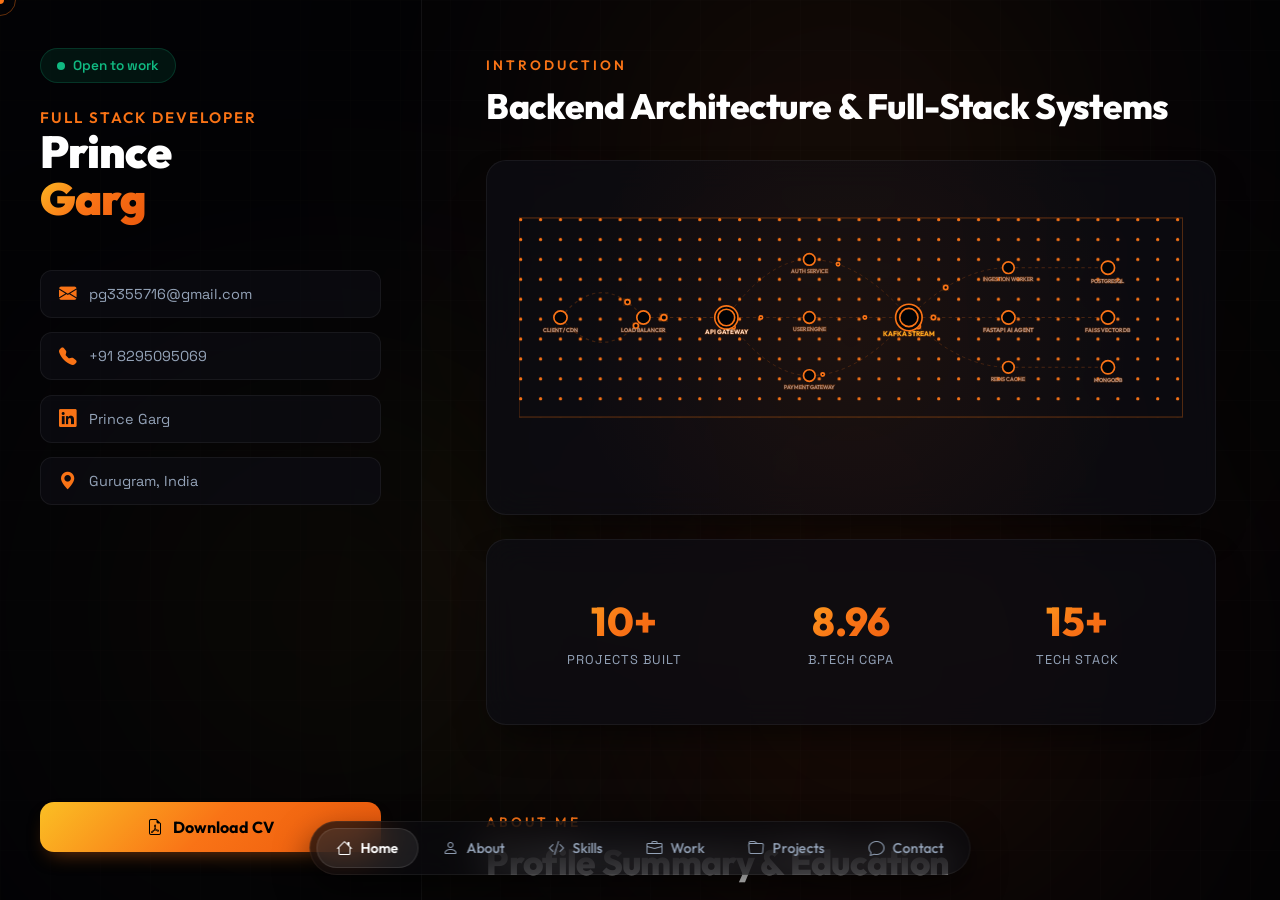
==== commit 235d372f: "updated" ====
--- a/index.html
+++ b/index.html
@@ -470,7 +470,7 @@
         
         <div class="projects-grid">
           <!-- Project 1: Store Intelligence -->
-          <div class="glass-card project-card magnetic-target reveal-left" data-project="store">
+          <div class="glass-card project-card reveal-left" data-project="store">
             <div>
               <div class="project-img-wrapper">
                 <img src="css/assets/store_intelligence_mockup.png" alt="Store Intelligence Dashboard Mockup">
@@ -499,7 +499,7 @@
           </div>
 
           <!-- Project 2: NevUp -->
-          <div class="glass-card project-card magnetic-target reveal-right" data-project="nevup">
+          <div class="glass-card project-card reveal-right" data-project="nevup">
             <div>
               <div class="project-img-wrapper">
                 <img src="css/assets/nevup_mockup.png" alt="NevUp Dashboard Mockup">
@@ -528,7 +528,7 @@
           </div>
 
           <!-- Project 3: EcoGuard -->
-          <div class="glass-card project-card bento-full magnetic-target reveal" data-project="ecoguard" style="grid-column: span 2;">
+          <div class="glass-card project-card bento-full reveal" data-project="ecoguard" style="grid-column: span 2;">
             <div style="display: flex; gap: 1.5rem; align-items: center; flex-wrap: wrap;">
               <div class="project-img-wrapper" style="flex: 1; min-width: 250px; margin-bottom: 0;">
                 <img src="css/assets/ecoguard_mockup.png" alt="EcoGuard Dashboard Mockup">
@@ -620,45 +620,33 @@
         </div>
       </section>
 
-      <!-- SECTION 7: METHODOLOGY & HACKATHONS -->
-      <section class="section-wrapper" id="hackathons">
+      <!-- SECTION 7: METHODOLOGY -->
+      <section class="section-wrapper" id="methodology">
         <span class="section-tag">Methodology</span>
-        <h2 class="section-title">Problem Solving & Hackathons</h2>
+        <h2 class="section-title">Problem Solving Methodology</h2>
         
         <!-- Steps -->
         <div class="methodology-row">
-          <div class="glass-card method-card">
+          <div class="glass-card method-card reveal">
             <div class="method-num">01</div>
             <h4>Analyze</h4>
             <p>Deconstruct issues, mapping key edge cases early.</p>
           </div>
-          <div class="glass-card method-card">
+          <div class="glass-card method-card reveal">
             <div class="method-num">02</div>
             <h4>Design</h4>
             <p>Establish strong microservices API architecture.</p>
           </div>
-          <div class="glass-card method-card">
+          <div class="glass-card method-card reveal">
             <div class="method-num">03</div>
             <h4>Build</h4>
             <p>Iterate and write testable, clean code rapidly.</p>
           </div>
-          <div class="glass-card method-card">
+          <div class="glass-card method-card reveal">
             <div class="method-num">04</div>
             <h4>Deploy</h4>
             <p>Optimized deployment with robust CI/CD.</p>
           </div>
-        </div>
-
-        <!-- Hackathon Banner -->
-        <div class="glass-card hackathon-banner">
-          <div class="banner-content">
-            <h3><i class="bi bi-trophy-fill"></i> Hackathons & Sprints</h3>
-            <p>Actively participating in coding sprints and building live solutions under pressure. Check out my collaborative hackathon record page!</p>
-          </div>
-          <a href="hackathons.html" class="banner-link magnetic-target">
-            <span>View Hackathons</span>
-            <i class="bi bi-arrow-right"></i>
-          </a>
         </div>
       </section>
 
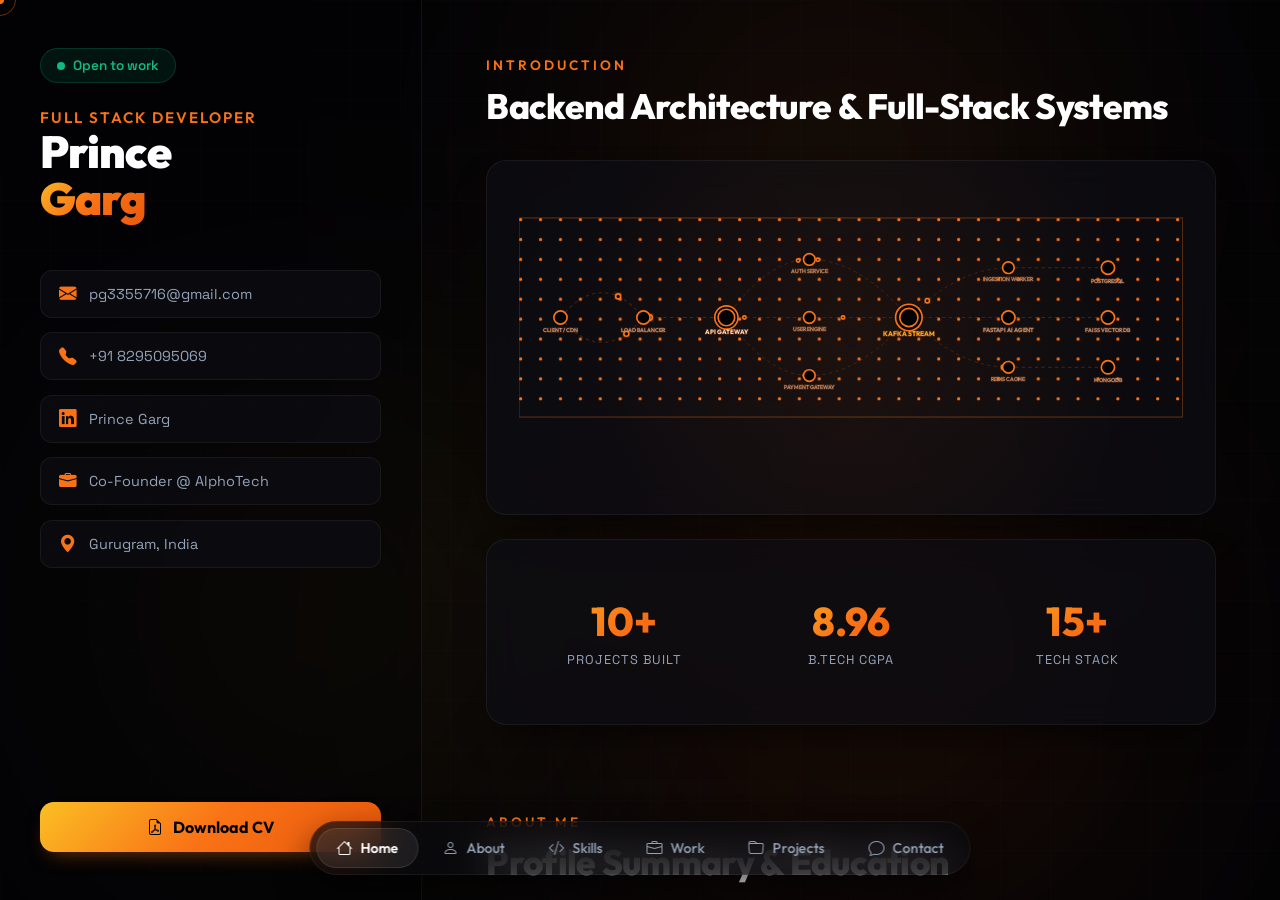
==== commit 618d86e9: "updated" ====
--- a/index.html
+++ b/index.html
@@ -78,6 +78,10 @@
           <a href="https://www.linkedin.com/in/prince-garg-803aa8288/" target="_blank" class="contact-pill magnetic-target">
             <i class="bi bi-linkedin"></i>
             <span>Prince Garg</span>
+          </a>
+          <a href="https://alphotech.com" target="_blank" class="contact-pill magnetic-target">
+            <i class="bi bi-briefcase-fill"></i>
+            <span>Co-Founder @ AlphoTech</span>
           </a>
           <div class="contact-pill">
             <i class="bi bi-geo-alt-fill"></i>
@@ -442,7 +446,7 @@
             </ul>
           </div>
 
-          <!-- OpenELIS Global GSoC Proposal Item -->
+          <!-- OpenELIS Global GSoC Proposal Contribution Item -->
           <div class="glass-card timeline-card reveal-right">
             <div class="timeline-dot"></div>
             <div class="timeline-header">
@@ -458,6 +462,47 @@
               <li>Contributed to **OpenELIS Global 2**, an enterprise Laboratory Information System (Java 21 + React) leveraged by national public health networks.</li>
               <li>Submitted 3 production-grade pull requests addressing core client-side validation logic, dashboard widget widgets, and customizable configurable fields.</li>
               <li>Collaborated directly with core maintainers during code reviews, acquiring deep familiarity with distributed open-source workflows and Git branching protocols.</li>
+            </ul>
+          </div>
+
+          <!-- Edunet Foundation Timeline Item -->
+          <div class="glass-card timeline-card reveal-left">
+            <div class="timeline-dot"></div>
+            <div class="timeline-header">
+              <div class="timeline-title">
+                <h3>Intern — AI-Driven Fire Safety Monitoring</h3>
+                <h4>Edunet Foundation</h4>
+              </div>
+              <div class="timeline-meta">
+                <span class="timeline-duration">July 2025 – August 2025</span>
+              </div>
+            </div>
+            <ul class="timeline-bullets">
+              <li>Developed an interactive Streamlit dashboard for real-time fire safety monitoring using IoT sensor data.</li>
+              <li>Implemented 3D visualization of fire parameters (temperature, humidity, smoke intensity, flame detection) for intuitive insights.</li>
+              <li>Designed data preprocessing and anomaly detection pipeline to identify potential fire hazards early.</li>
+              <li>Built a user-friendly UI with customized alignment, markdowns, and captions to enhance usability and presentation.</li>
+              <li>Collaborated in a team environment, ensuring seamless integration of data analysis and visualization modules.</li>
+            </ul>
+          </div>
+
+          <!-- Codec Technology Timeline Item -->
+          <div class="glass-card timeline-card reveal-right">
+            <div class="timeline-dot"></div>
+            <div class="timeline-header">
+              <div class="timeline-title">
+                <h3>Intern — Cloud Cost Optimisation</h3>
+                <h4>Codec Technology</h4>
+              </div>
+              <div class="timeline-meta">
+                <span class="timeline-duration">June 2025 – July 2025</span>
+              </div>
+            </div>
+            <ul class="timeline-bullets">
+              <li>Developed a dynamic Power BI dashboard for visualizing and optimizing Google Cloud Platform (GCP) costs.</li>
+              <li>Implemented service-wise cost breakdowns, project-level expenditure analysis, and usage trend tracking.</li>
+              <li>Delivered an interactive and user-friendly dashboard accessible via Power BI service.</li>
+              <li style="list-style-type: none; margin-top: 10px;"><a href="#" target="_blank" style="color: var(--accent); text-decoration: underline; font-weight: 600; display: inline-flex; align-items: center; gap: 5px;"><i class="bi bi-box-arrow-up-right"></i> View Dashboard</a></li>
             </ul>
           </div>
         </div>
@@ -545,6 +590,93 @@
                   <span class="proj-tech-pill">GitLab API</span>
                   <span class="proj-tech-pill">Python</span>
                   <span class="proj-tech-pill">Docker</span>
+                </div>
+                <div class="project-action-row" style="border:none; padding-top:0.5rem; margin-top:0.5rem;">
+                  <button class="detail-trigger-btn">
+                    <span>View Details</span>
+                    <i class="bi bi-arrow-right"></i>
+                  </button>
+                </div>
+              </div>
+            </div>
+          </div>
+
+          <!-- Project 4: CampusConnect -->
+          <div class="glass-card project-card reveal-left" data-project="campusconnect">
+            <div>
+              <div class="project-img-wrapper">
+                <img src="css/assets/campusconnect_mockup.png" alt="CampusConnect Mobile App Mockup">
+              </div>
+              <div class="project-info-header">
+                <span class="project-tag">Flutter + Serverless</span>
+                <span class="project-num">04</span>
+              </div>
+              <h3>CampusConnect</h3>
+              <p>A premium real-time social networking and community platform designed specifically for university campuses.</p>
+            </div>
+            <div>
+              <div class="project-tech-tags">
+                <span class="proj-tech-pill">Flutter</span>
+                <span class="proj-tech-pill">Supabase</span>
+                <span class="proj-tech-pill">Firebase</span>
+                <span class="proj-tech-pill">Sentry</span>
+              </div>
+              <div class="project-action-row">
+                <button class="detail-trigger-btn">
+                  <span>View Details</span>
+                  <i class="bi bi-arrow-right"></i>
+                </button>
+              </div>
+            </div>
+          </div>
+
+          <!-- Project 5: PathPilot AI -->
+          <div class="glass-card project-card reveal-right" data-project="pathpilot">
+            <div>
+              <div class="project-img-wrapper">
+                <img src="css/assets/pathpilot_mockup.png" alt="PathPilot AI Mobile App Mockup">
+              </div>
+              <div class="project-info-header">
+                <span class="project-tag">AI Career Engine</span>
+                <span class="project-num">05</span>
+              </div>
+              <h3>PathPilot AI</h3>
+              <p>Full-stack AI-powered mobile application transforming resumes into 7-day plans with mock voice interviews.</p>
+            </div>
+            <div>
+              <div class="project-tech-tags">
+                <span class="proj-tech-pill">Flutter</span>
+                <span class="proj-tech-pill">FastAPI</span>
+                <span class="proj-tech-pill">Supabase</span>
+                <span class="proj-tech-pill">Python</span>
+              </div>
+              <div class="project-action-row">
+                <button class="detail-trigger-btn">
+                  <span>View Details</span>
+                  <i class="bi bi-arrow-right"></i>
+                </button>
+              </div>
+            </div>
+          </div>
+
+          <!-- Project 6: NexusOps -->
+          <div class="glass-card project-card bento-full reveal" data-project="nexusops" style="grid-column: span 2;">
+            <div style="display: flex; gap: 1.5rem; align-items: center; flex-wrap: wrap;">
+              <div class="project-img-wrapper" style="flex: 1; min-width: 250px; margin-bottom: 0;">
+                <img src="css/assets/nexusops_mockup.png" alt="NexusOps DevOps Platform Mockup">
+              </div>
+              <div style="flex: 1.2; min-width: 250px;">
+                <div class="project-info-header">
+                  <span class="project-tag">DevOps + AI Response</span>
+                  <span class="project-num">06</span>
+                </div>
+                <h3>NexusOps</h3>
+                <p>Enterprise-grade multi-cloud GitOps platform featuring FieldAid, an AI emergency dispatcher powered by AWS Bedrock.</p>
+                <div class="project-tech-tags">
+                  <span class="proj-tech-pill">ArgoCD</span>
+                  <span class="proj-tech-pill">Istio Mesh</span>
+                  <span class="proj-tech-pill">Terraform</span>
+                  <span class="proj-tech-pill">AWS Bedrock</span>
                 </div>
                 <div class="project-action-row" style="border:none; padding-top:0.5rem; margin-top:0.5rem;">
                   <button class="detail-trigger-btn">
@@ -799,6 +931,54 @@
         tech: ["LangChain", "GitLab API", "Python", "Docker", "AI Agents", "CI/CD Pipelines"],
         github: "https://github.com/princegarg001",
         live: "https://github.com/princegarg001"
+      },
+      campusconnect: {
+        title: "CampusConnect – University Social Hub",
+        category: "Flutter + Serverless Backend",
+        image: "css/assets/campusconnect_mockup.png",
+        description: "CampusConnect is a premium, real-time social networking and community platform designed specifically for university campuses. It brings students, clubs, and college event organizers together into a unified, secure digital hub.",
+        achievements: [
+          "Presentation Layer: Designed a clean university-specific social UI using Flutter Widgets with Riverpod state management and go_router for navigation.",
+          "Serverless Edge: Implemented TypeScript Edge Functions on Supabase for processing personalized feeds, FCM notifications, and transactional emails.",
+          "Real-time Synchronizations: Developed real-time campus chat rooms utilizing Supabase PostgreSQL replication capabilities.",
+          "Auth & Expiry: Integrated secure Google & Facebook OAuth credential profiles with automatic 15-day session cleanup routines.",
+          "Error Analytics: Configured production crash tracking and UI rendering diagnostics in real time using Sentry."
+        ],
+        tech: ["Flutter", "Supabase", "Firebase", "Sentry", "TypeScript", "Deno"],
+        github: "https://github.com/princegarg001/UniCore",
+        live: "https://github.com/princegarg001/UniCore"
+      },
+      pathpilot: {
+        title: "PathPilot AI – Career Improvement Platform",
+        category: "AI Career Engine",
+        image: "css/assets/pathpilot_mockup.png",
+        description: "PathPilot AI is an AI-powered full-stack career coach app that converts resume uploads into actionable 7-day schedules complete with real-time feedback and voice-based mock interviews.",
+        achievements: [
+          "Resume Score Engine: Developed automatic PDF parsing and ATS keyword analysis to compute target capability matches.",
+          "Adaptive Task Scheduler: Programmed generative daily schedules based on target jobs with strict AI completion gating (threshold >3/5).",
+          "Voice Interview Flow: Created natural multi-turn AI interview sessions using Speech-to-Text and Text-to-Speech libraries.",
+          "Python API: Designed a FastAPI microservice backend deployed on Railway using HuggingFace inference nodes.",
+          "Secure Workspace: Provisioned Supabase PostgreSQL storage with Row-Level Security (RLS) policies protecting individual user records."
+        ],
+        tech: ["Flutter", "FastAPI", "Python", "Supabase", "Railway", "HuggingFace"],
+        github: "https://github.com/princegarg001/Path-Pilot-App",
+        live: "https://github.com/princegarg001/Path-Pilot-App"
+      },
+      nexusops: {
+        title: "NexusOps – GitOps Enterprise Infrastructure",
+        category: "DevOps & AI Emergency Platform",
+        image: "css/assets/nexusops_mockup.png",
+        description: "NexusOps is an enterprise-grade multi-cloud GitOps platform managing deployments across AWS, Azure, and GCP, featuring FieldAid, a voice & image disaster triage system.",
+        achievements: [
+          "GitOps Native: Engineered automated ArgoCD and GitHub Actions pipelines for zero-touch declarative platform updates.",
+          "Multi-Cloud Provisioning: Provisioned AWS EKS, Azure AKS, and GCP GKE infrastructures utilizing unified Terraform IaC code modules.",
+          "Istio Service Mesh: Configured Istio 1.24 mesh networks implementing strict mutual TLS (mTLS) security and traffic gateway rules.",
+          "FieldAid AI Engine: Integrated AWS Bedrock AI processing to analyze real-time voice reports and drag-and-drop incident photos.",
+          "Observability Suite: Configured Grafana charts and Prometheus rules to aggregate cluster metrics and track platform SLO indicators."
+        ],
+        tech: ["ArgoCD", "Kubernetes", "Istio Mesh", "Terraform", "AWS Bedrock", "Grafana", "Prometheus"],
+        github: "https://github.com/princegarg001/NexusOps",
+        live: "https://github.com/princegarg001/NexusOps"
       }
     };
 
@@ -885,8 +1065,7 @@
       entries.forEach((entry) => {
         if (entry.isIntersecting) {
           entry.target.classList.add('active');
-        } else {
-          entry.target.classList.remove('active');
+          revealObserver.unobserve(entry.target);
         }
       });
     }, { 
@@ -985,8 +1164,8 @@
     let progress = 0;
     
     function updatePreloader() {
-      // Dynamic non-linear loader speed
-      const increment = Math.floor(Math.random() * 6) + 3;
+      // Snappy loading speed
+      const increment = Math.floor(Math.random() * 15) + 10;
       progress = Math.min(progress + increment, 100);
       
       if (preloaderPercent) {
@@ -1005,9 +1184,7 @@
       }
       
       if (progress < 100) {
-        let delay = 40 + Math.random() * 60;
-        if (progress > 70) delay += 80; // Cinematic slowdown at the end
-        setTimeout(updatePreloader, delay);
+        setTimeout(updatePreloader, 15 + Math.random() * 20);
       } else {
         setTimeout(() => {
           if (preloader) {
--- a/css/index.css
+++ b/css/index.css
@@ -353,7 +353,7 @@
   padding: 2rem;
   backdrop-filter: blur(16px);
   -webkit-backdrop-filter: blur(16px);
-  transition: border-color 0.4s cubic-bezier(0.16, 1, 0.3, 1), box-shadow 0.4s cubic-bezier(0.16, 1, 0.3, 1), transform 0.4s cubic-bezier(0.16, 1, 0.3, 1), background-color 0.4s ease;
+  transition: border-color 0.22s cubic-bezier(0.16, 1, 0.3, 1), box-shadow 0.22s cubic-bezier(0.16, 1, 0.3, 1), transform 0.22s cubic-bezier(0.16, 1, 0.3, 1), background-color 0.22s ease;
   box-shadow: var(--shadow-premium);
   will-change: transform, box-shadow, border-color;
 }
@@ -372,18 +372,18 @@
 }
 
 .reveal {
-  transform: translateY(30px);
-  transition: opacity 0.8s cubic-bezier(0.16, 1, 0.3, 1), transform 0.8s cubic-bezier(0.16, 1, 0.3, 1);
+  transform: translateY(15px);
+  transition: opacity 0.35s cubic-bezier(0.16, 1, 0.3, 1), transform 0.35s cubic-bezier(0.16, 1, 0.3, 1);
 }
 
 .reveal-left {
-  transform: translateX(-40px);
-  transition: opacity 0.8s cubic-bezier(0.16, 1, 0.3, 1), transform 0.8s cubic-bezier(0.16, 1, 0.3, 1);
+  transform: translateX(-20px);
+  transition: opacity 0.35s cubic-bezier(0.16, 1, 0.3, 1), transform 0.35s cubic-bezier(0.16, 1, 0.3, 1);
 }
 
 .reveal-right {
-  transform: translateX(40px);
-  transition: opacity 0.8s cubic-bezier(0.16, 1, 0.3, 1), transform 0.8s cubic-bezier(0.16, 1, 0.3, 1);
+  transform: translateX(20px);
+  transition: opacity 0.35s cubic-bezier(0.16, 1, 0.3, 1), transform 0.35s cubic-bezier(0.16, 1, 0.3, 1);
 }
 
 .reveal.active,
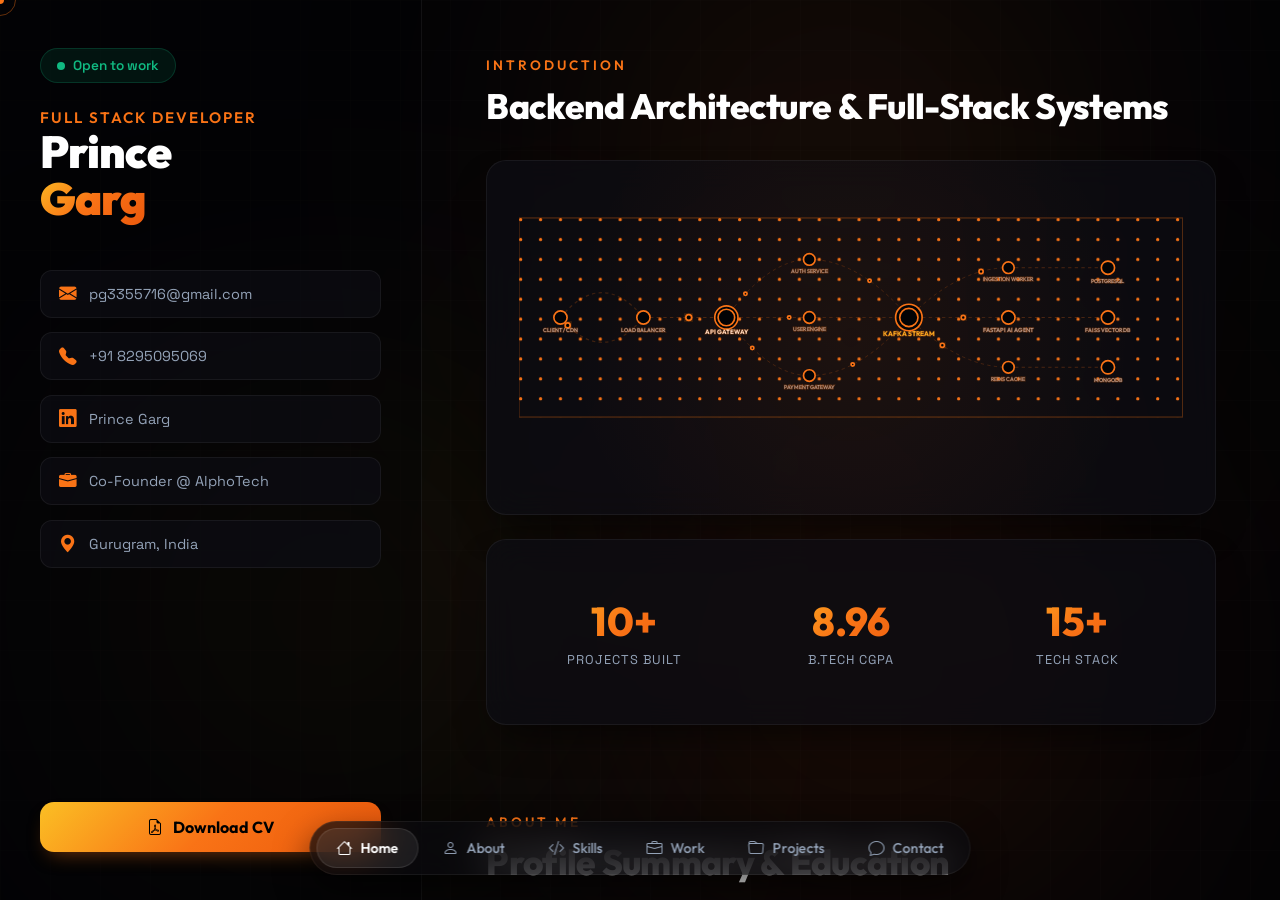
==== commit 1a9d4a2a: "upadated links" ====
--- a/index.html
+++ b/index.html
@@ -502,7 +502,6 @@
               <li>Developed a dynamic Power BI dashboard for visualizing and optimizing Google Cloud Platform (GCP) costs.</li>
               <li>Implemented service-wise cost breakdowns, project-level expenditure analysis, and usage trend tracking.</li>
               <li>Delivered an interactive and user-friendly dashboard accessible via Power BI service.</li>
-              <li style="list-style-type: none; margin-top: 10px;"><a href="#" target="_blank" style="color: var(--accent); text-decoration: underline; font-weight: 600; display: inline-flex; align-items: center; gap: 5px;"><i class="bi bi-box-arrow-up-right"></i> View Dashboard</a></li>
             </ul>
           </div>
         </div>
@@ -899,8 +898,8 @@
           "Containerized the pipeline using Docker, structuring logs, health checks, and CI pipeline steps for production-grade builds."
         ],
         tech: ["FastAPI", "YOLOv8", "SQLite", "Streamlit", "Docker", "Python"],
-        github: "https://github.com/princegarg001",
-        live: "https://github.com/princegarg001"
+        github: "https://github.com/princegarg001/retail-intelligence-engine",
+        live: ""
       },
       nevup: {
         title: "NevUp – AI System Pulse Logs",
@@ -914,8 +913,8 @@
           "Deployed cloud-native infrastructure with Docker and Kubernetes, configuring health monitors and executing load-performance testing."
         ],
         tech: ["Node.js", "TypeScript", "Fastify", "PostgreSQL", "Kafka", "Redis", "Docker", "Kubernetes"],
-        github: "https://github.com/princegarg001",
-        live: "https://github.com/princegarg001"
+        github: "https://github.com/princegarg001/System-Record--PulseLog-",
+        live: "https://princegarg001.github.io/System-Record--PulseLog-/"
       },
       ecoguard: {
         title: "EcoGuard – AI Sustainability Platform",
@@ -929,8 +928,9 @@
           "Structured an analytics dashboard providing clear trends of carbon savings and automated optimization audits."
         ],
         tech: ["LangChain", "GitLab API", "Python", "Docker", "AI Agents", "CI/CD Pipelines"],
-        github: "https://github.com/princegarg001",
-        live: "https://github.com/princegarg001"
+        github: "https://github.com/princegarg001/EcoGaurd",
+        live: "https://github.com/princegarg001/EcoGaurd",
+        liveText: "EcoGuard Docs"
       },
       campusconnect: {
         title: "CampusConnect – University Social Hub",
@@ -946,7 +946,7 @@
         ],
         tech: ["Flutter", "Supabase", "Firebase", "Sentry", "TypeScript", "Deno"],
         github: "https://github.com/princegarg001/UniCore",
-        live: "https://github.com/princegarg001/UniCore"
+        live: ""
       },
       pathpilot: {
         title: "PathPilot AI – Career Improvement Platform",
@@ -961,8 +961,9 @@
           "Secure Workspace: Provisioned Supabase PostgreSQL storage with Row-Level Security (RLS) policies protecting individual user records."
         ],
         tech: ["Flutter", "FastAPI", "Python", "Supabase", "Railway", "HuggingFace"],
-        github: "https://github.com/princegarg001/Path-Pilot-App",
-        live: "https://github.com/princegarg001/Path-Pilot-App"
+        github: "https://github.com/princegarg001/PathPilot-AI",
+        live: "https://github.com/princegarg001/PathPilot-AI/releases/tag/v1.0.0",
+        liveText: "View Releases"
       },
       nexusops: {
         title: "NexusOps – GitOps Enterprise Infrastructure",
@@ -977,8 +978,8 @@
           "Observability Suite: Configured Grafana charts and Prometheus rules to aggregate cluster metrics and track platform SLO indicators."
         ],
         tech: ["ArgoCD", "Kubernetes", "Istio Mesh", "Terraform", "AWS Bedrock", "Grafana", "Prometheus"],
-        github: "https://github.com/princegarg001/NexusOps",
-        live: "https://github.com/princegarg001/NexusOps"
+        github: "https://github.com/princegarg001/Nexusops",
+        live: ""
       }
     };
 
@@ -1065,7 +1066,8 @@
       entries.forEach((entry) => {
         if (entry.isIntersecting) {
           entry.target.classList.add('active');
-          revealObserver.unobserve(entry.target);
+        } else {
+          entry.target.classList.remove('active');
         }
       });
     }, { 
@@ -1115,7 +1117,18 @@
 
           // Configure Links
           document.getElementById('modalGitHubLink').href = data.github;
-          document.getElementById('modalLiveLink').href = data.live;
+          
+          const liveLinkBtn = document.getElementById('modalLiveLink');
+          if (data.live) {
+            liveLinkBtn.href = data.live;
+            liveLinkBtn.style.display = 'inline-flex';
+            const textSpan = liveLinkBtn.querySelector('span');
+            if (textSpan) {
+              textSpan.textContent = data.liveText || "Live Demonstration";
+            }
+          } else {
+            liveLinkBtn.style.display = 'none';
+          }
 
           // Open Modal
           projectModal.classList.add('active');
